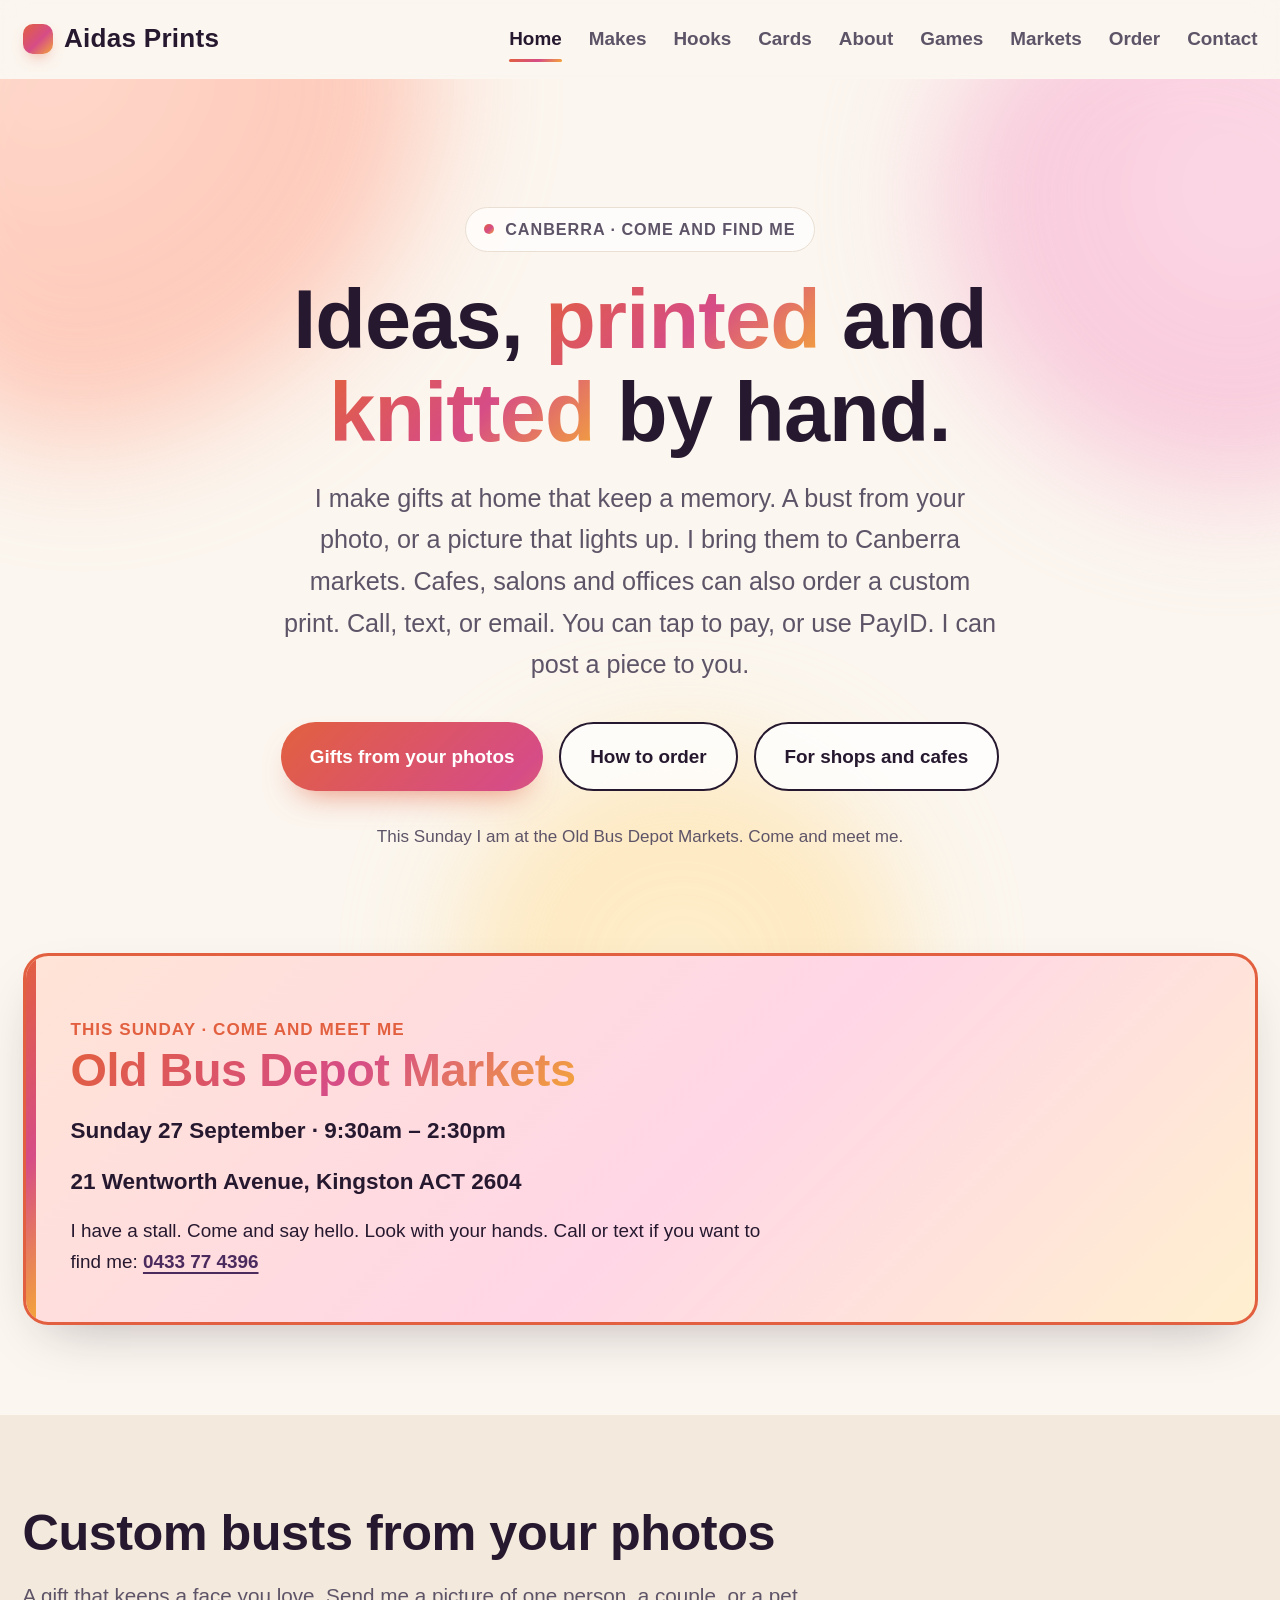
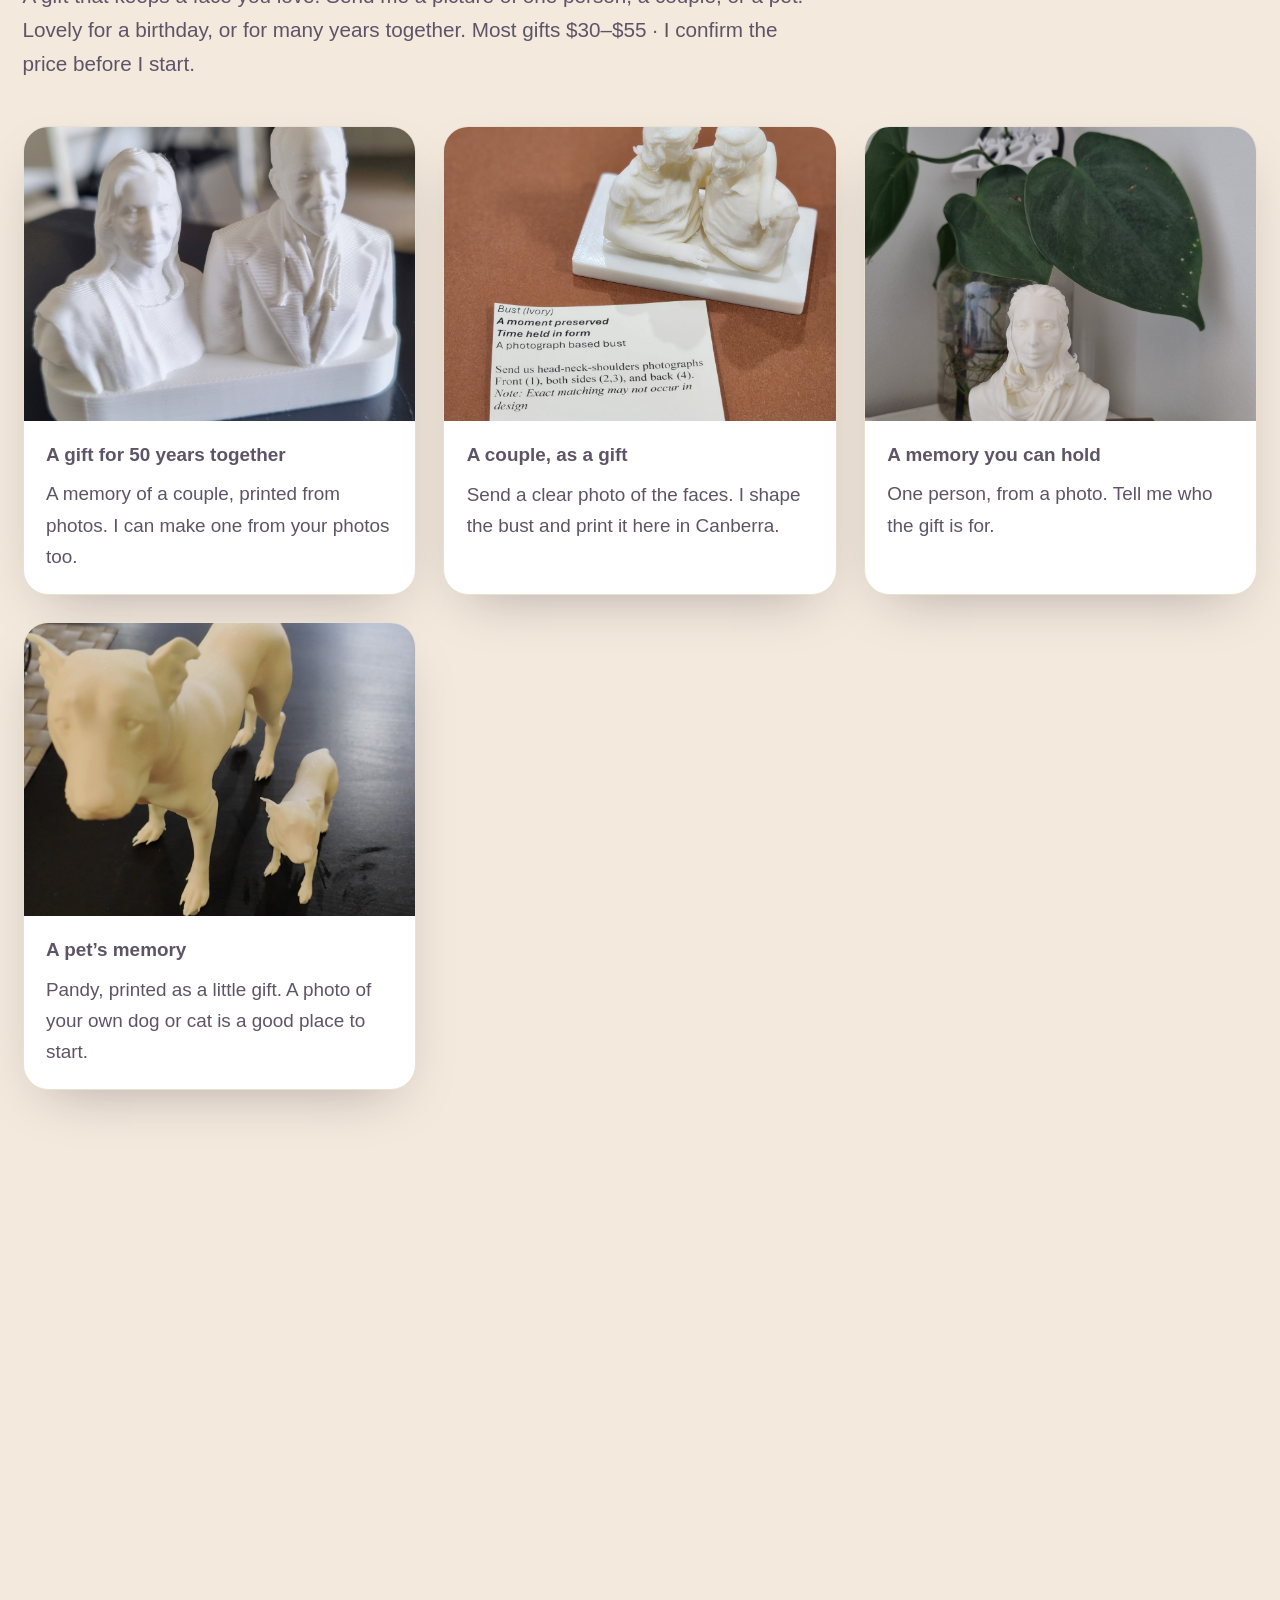
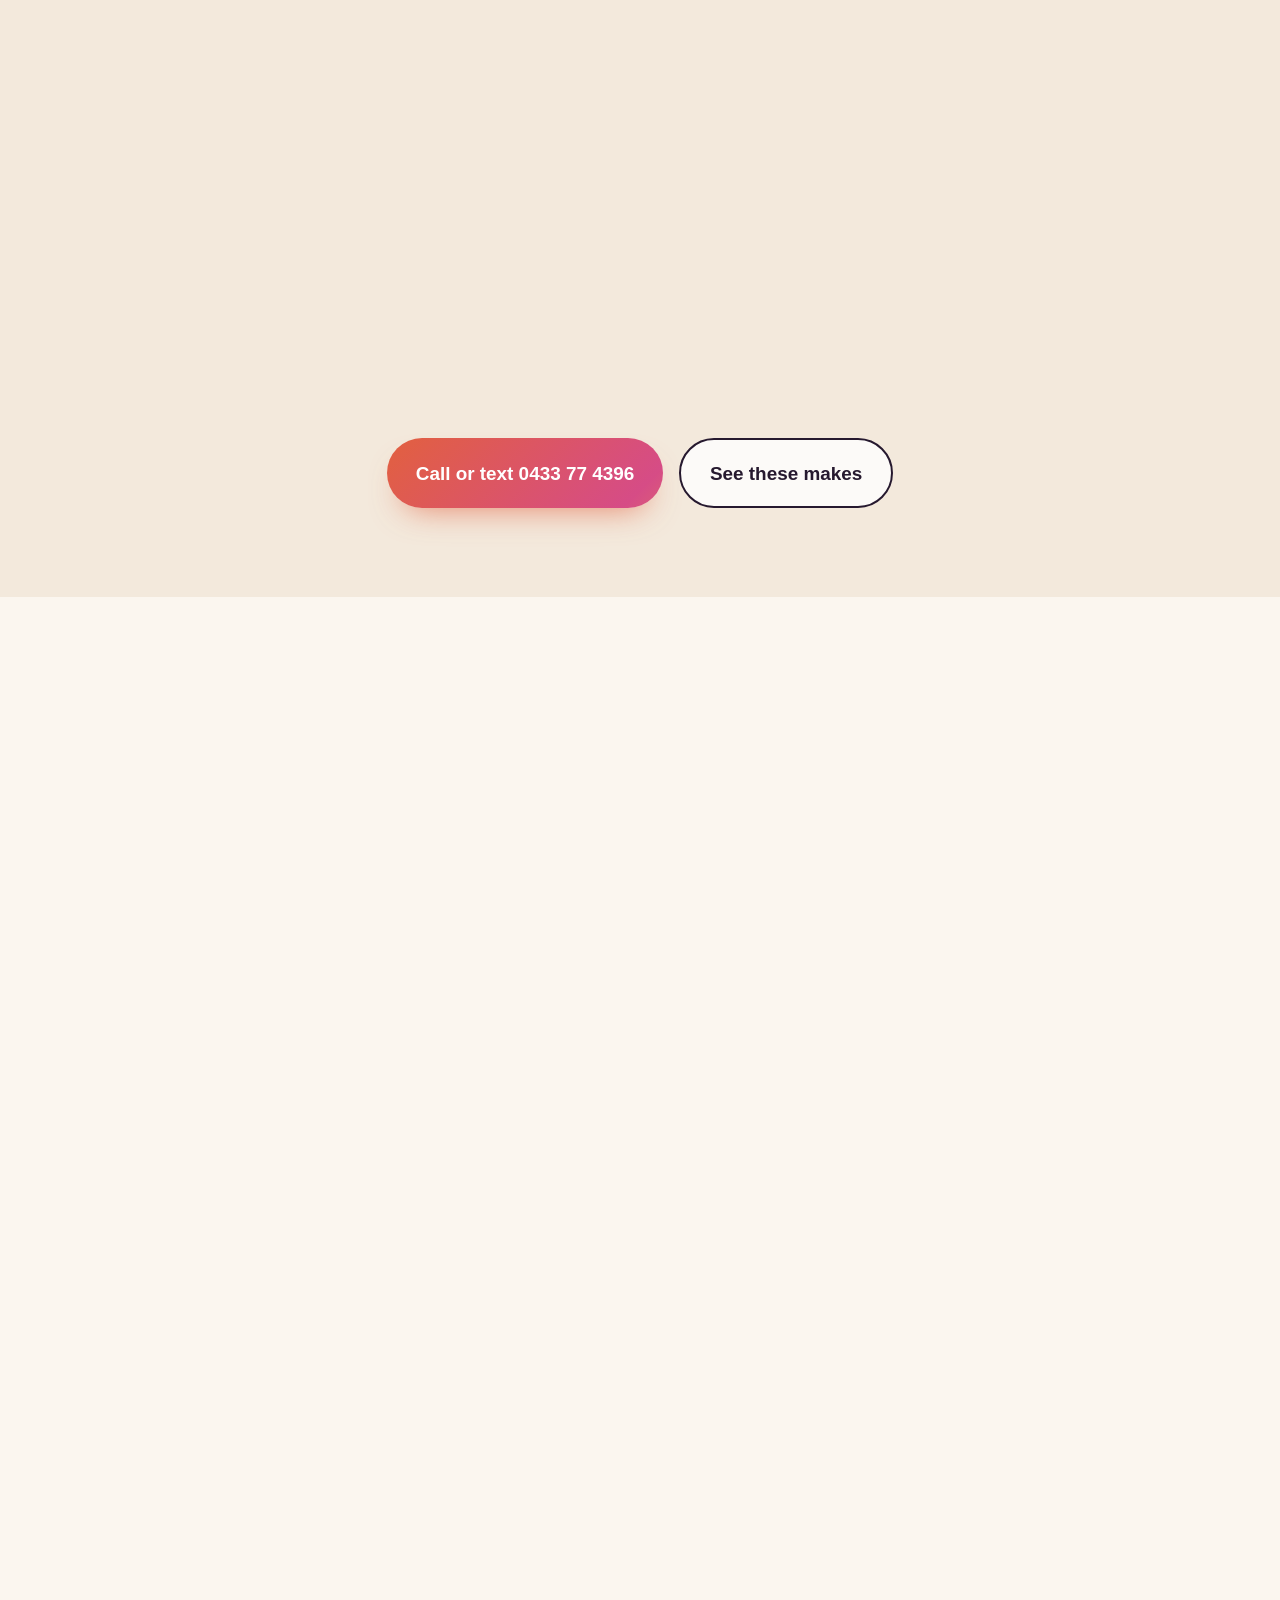
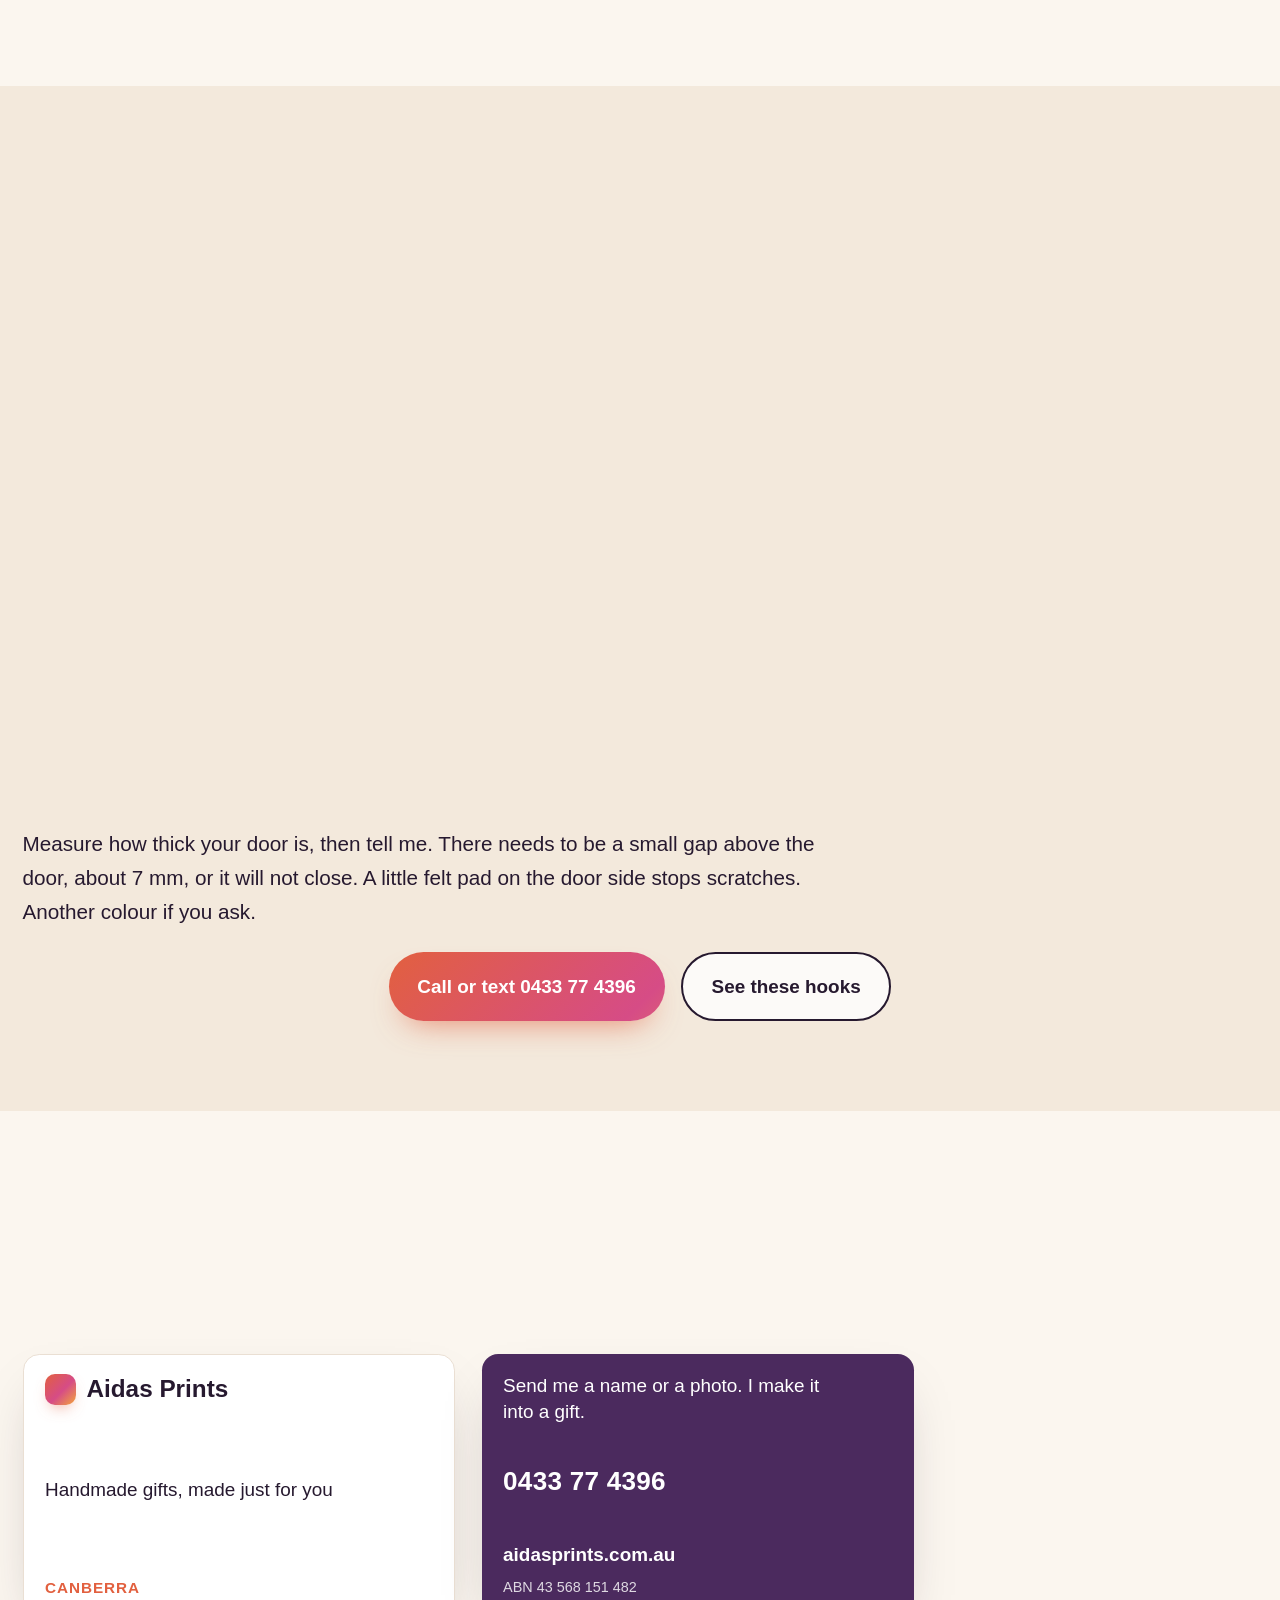
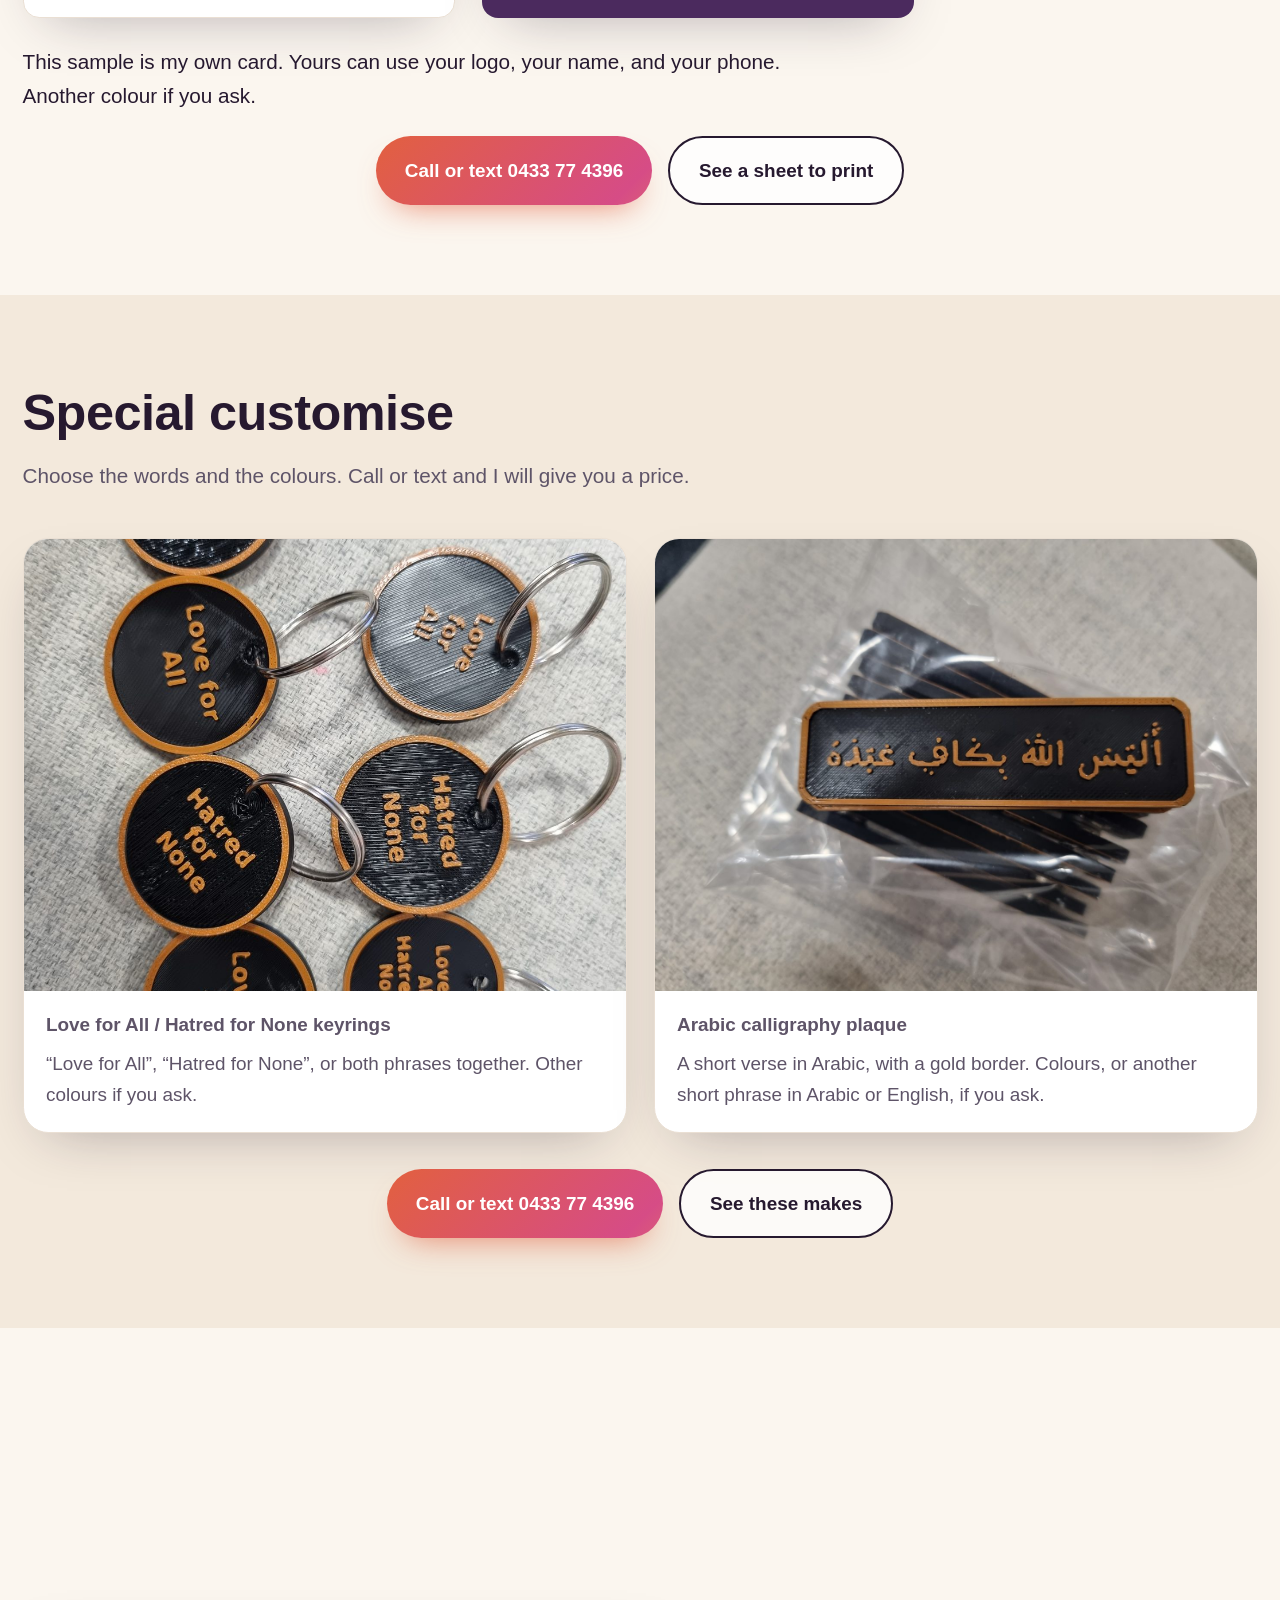
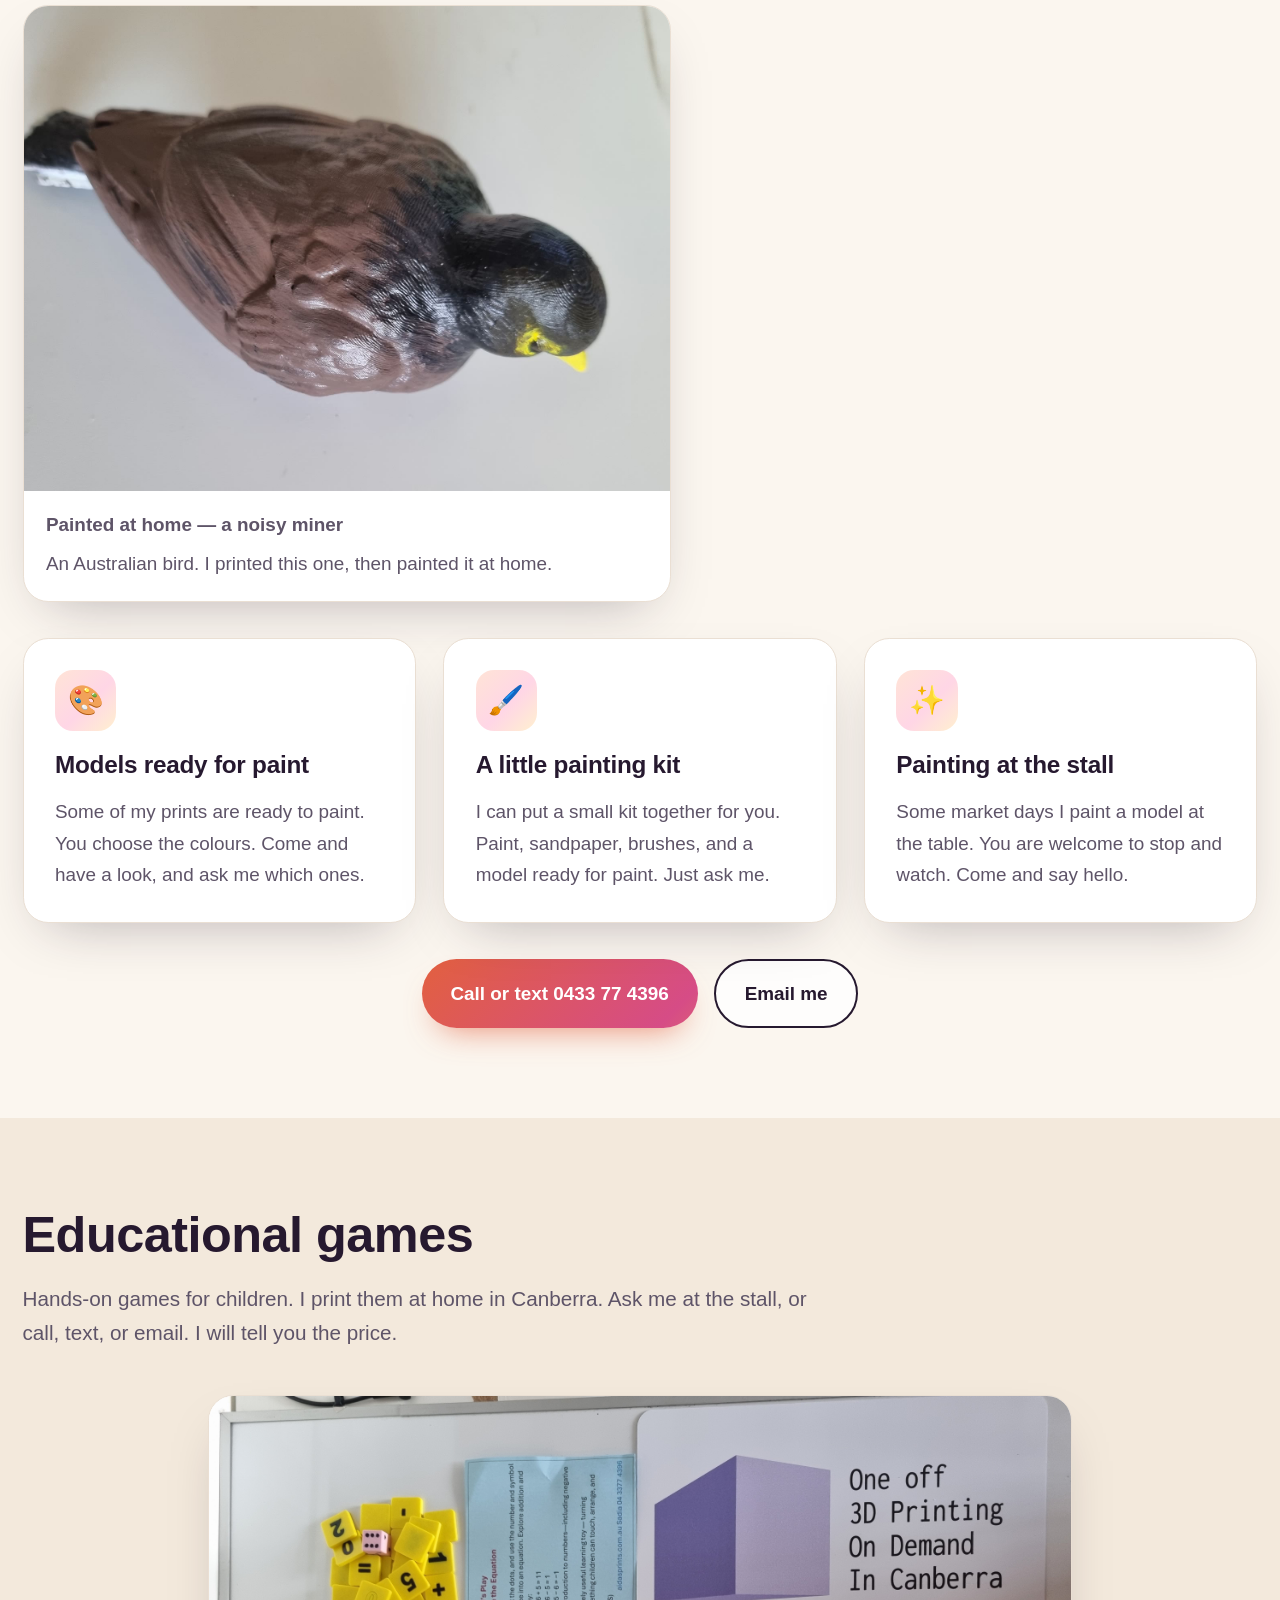
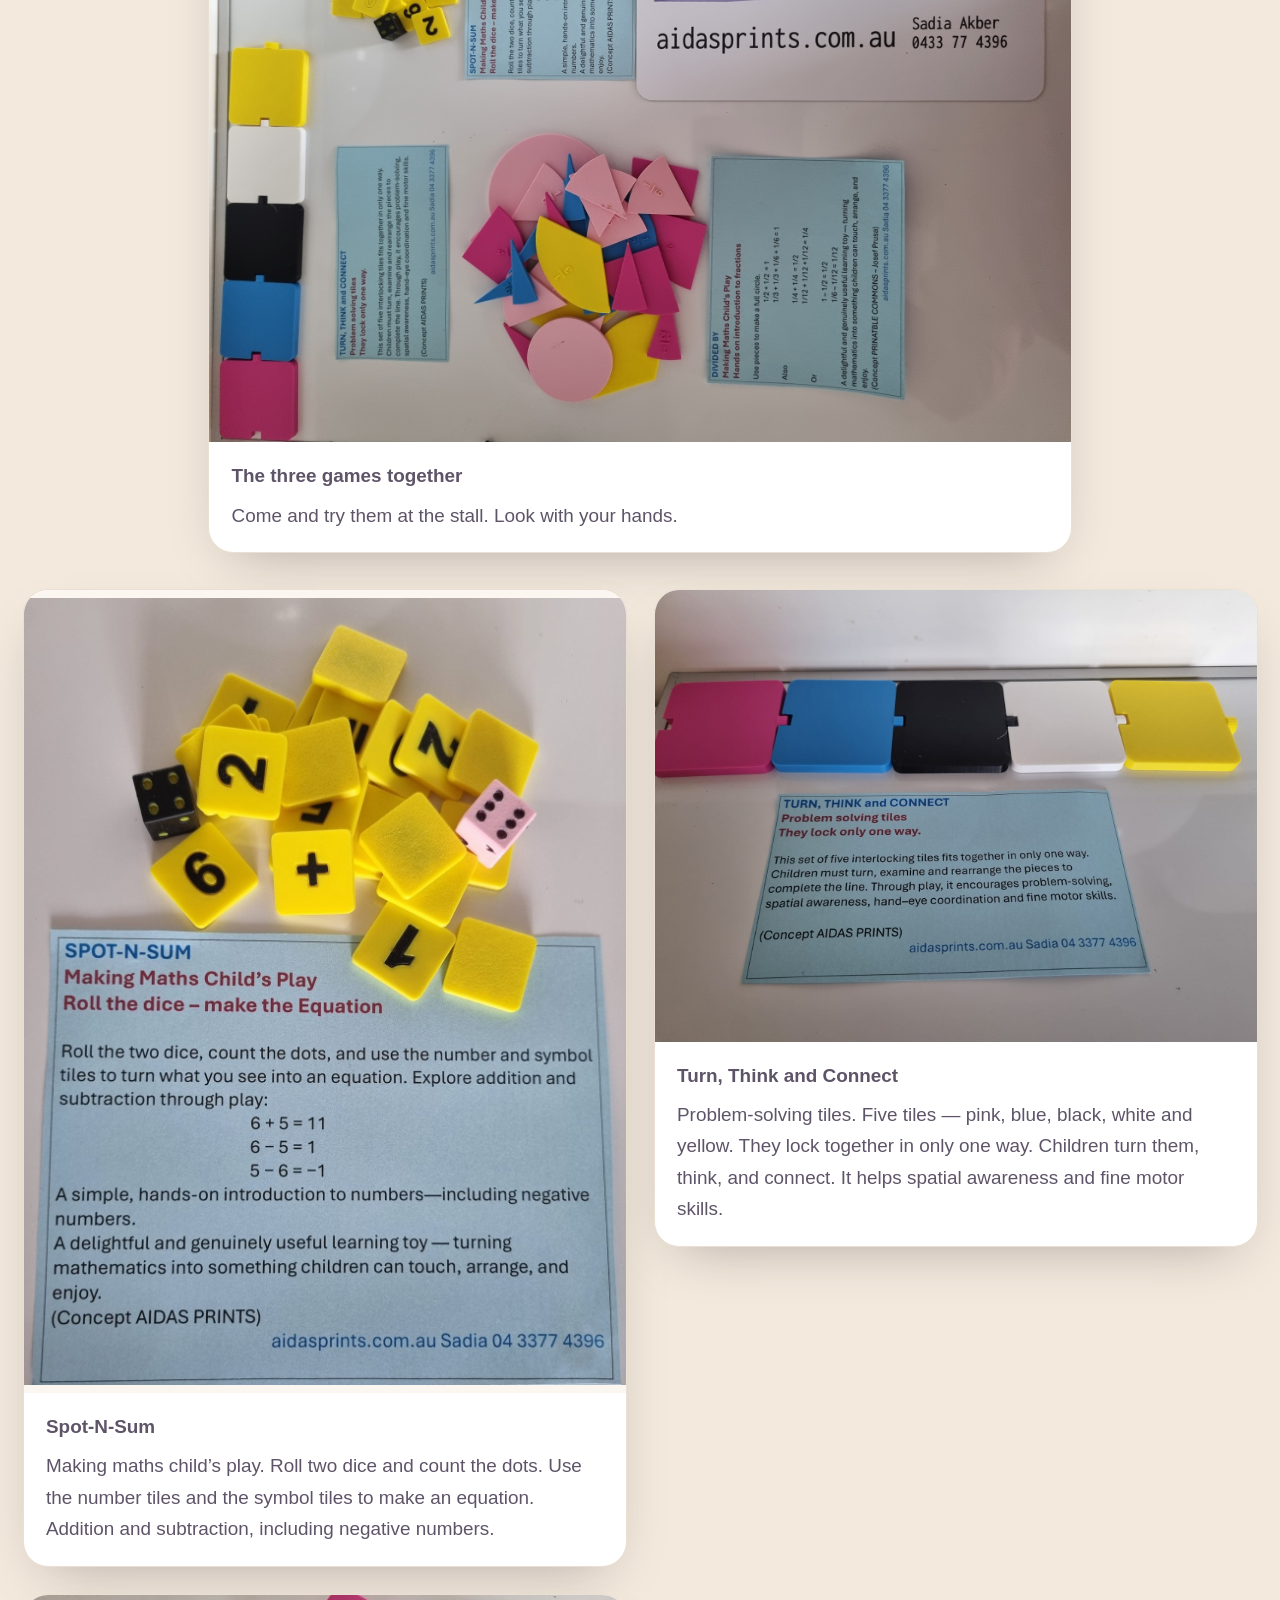
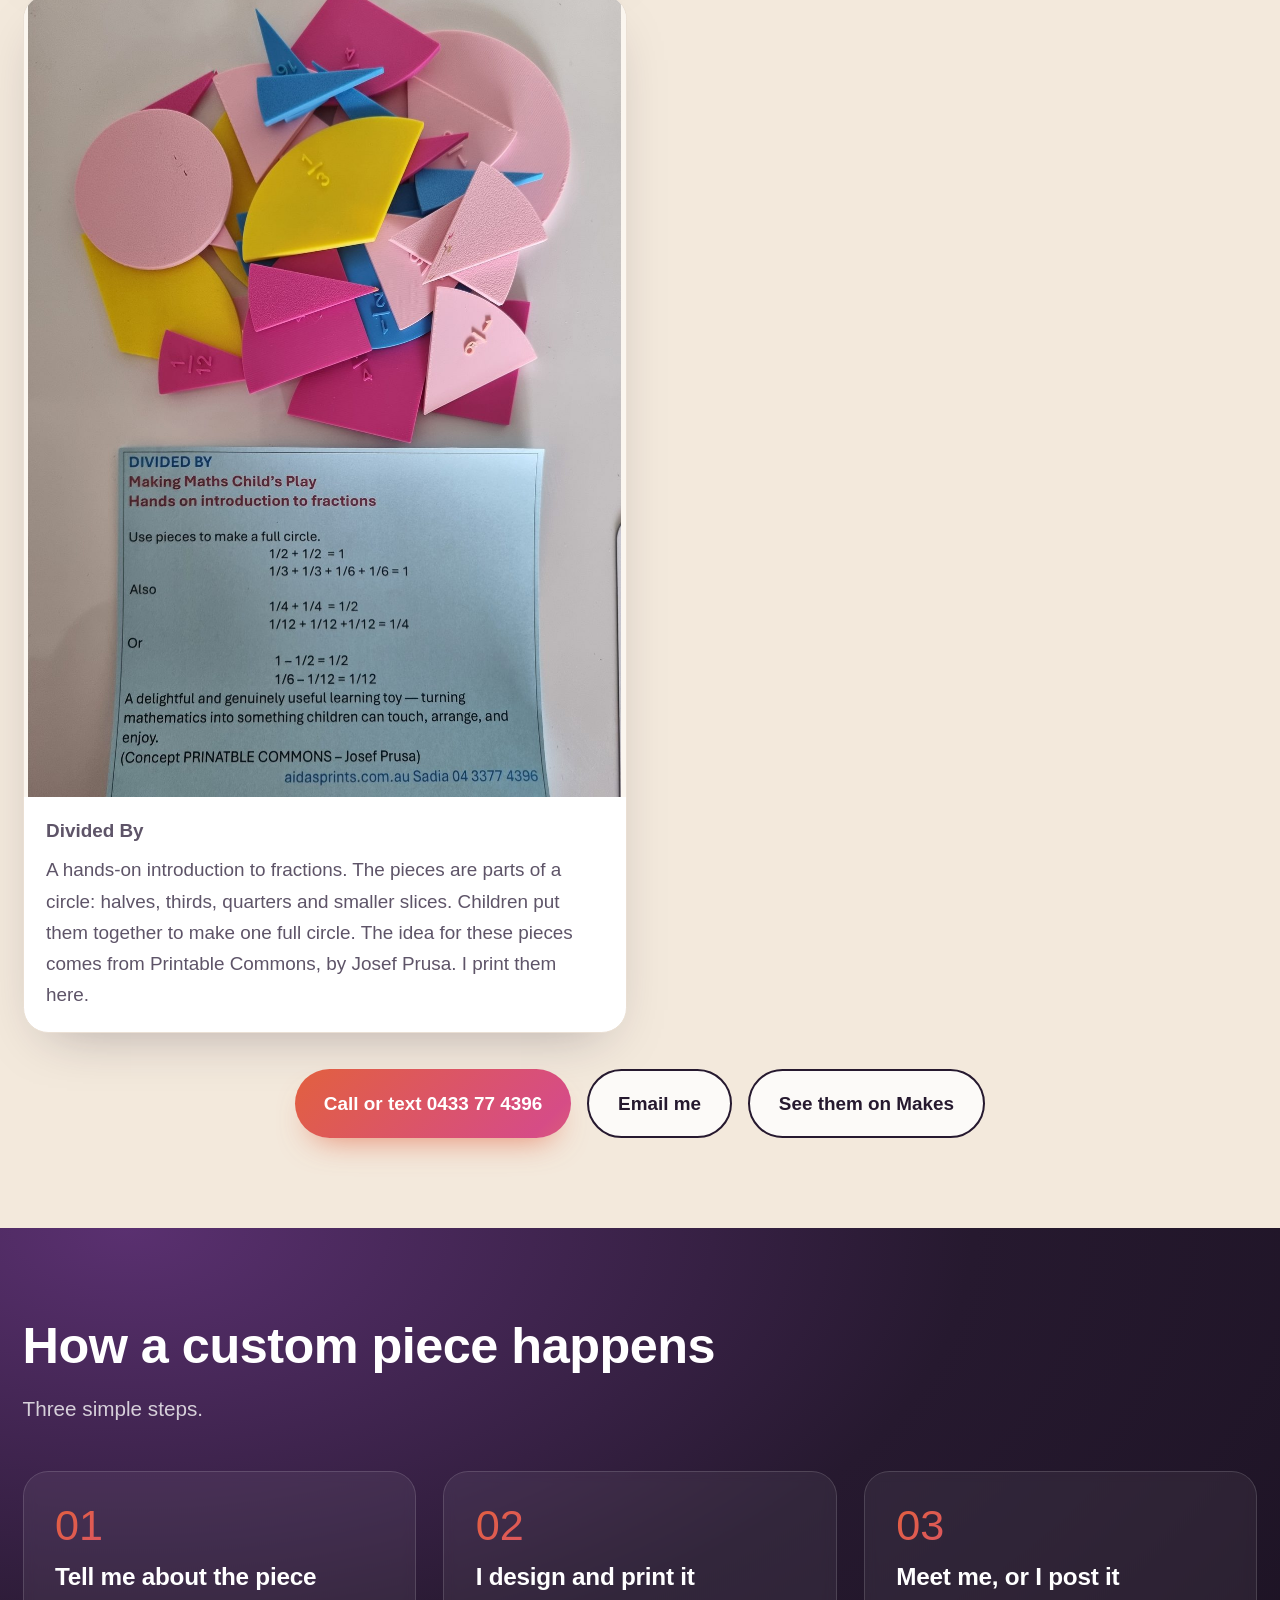
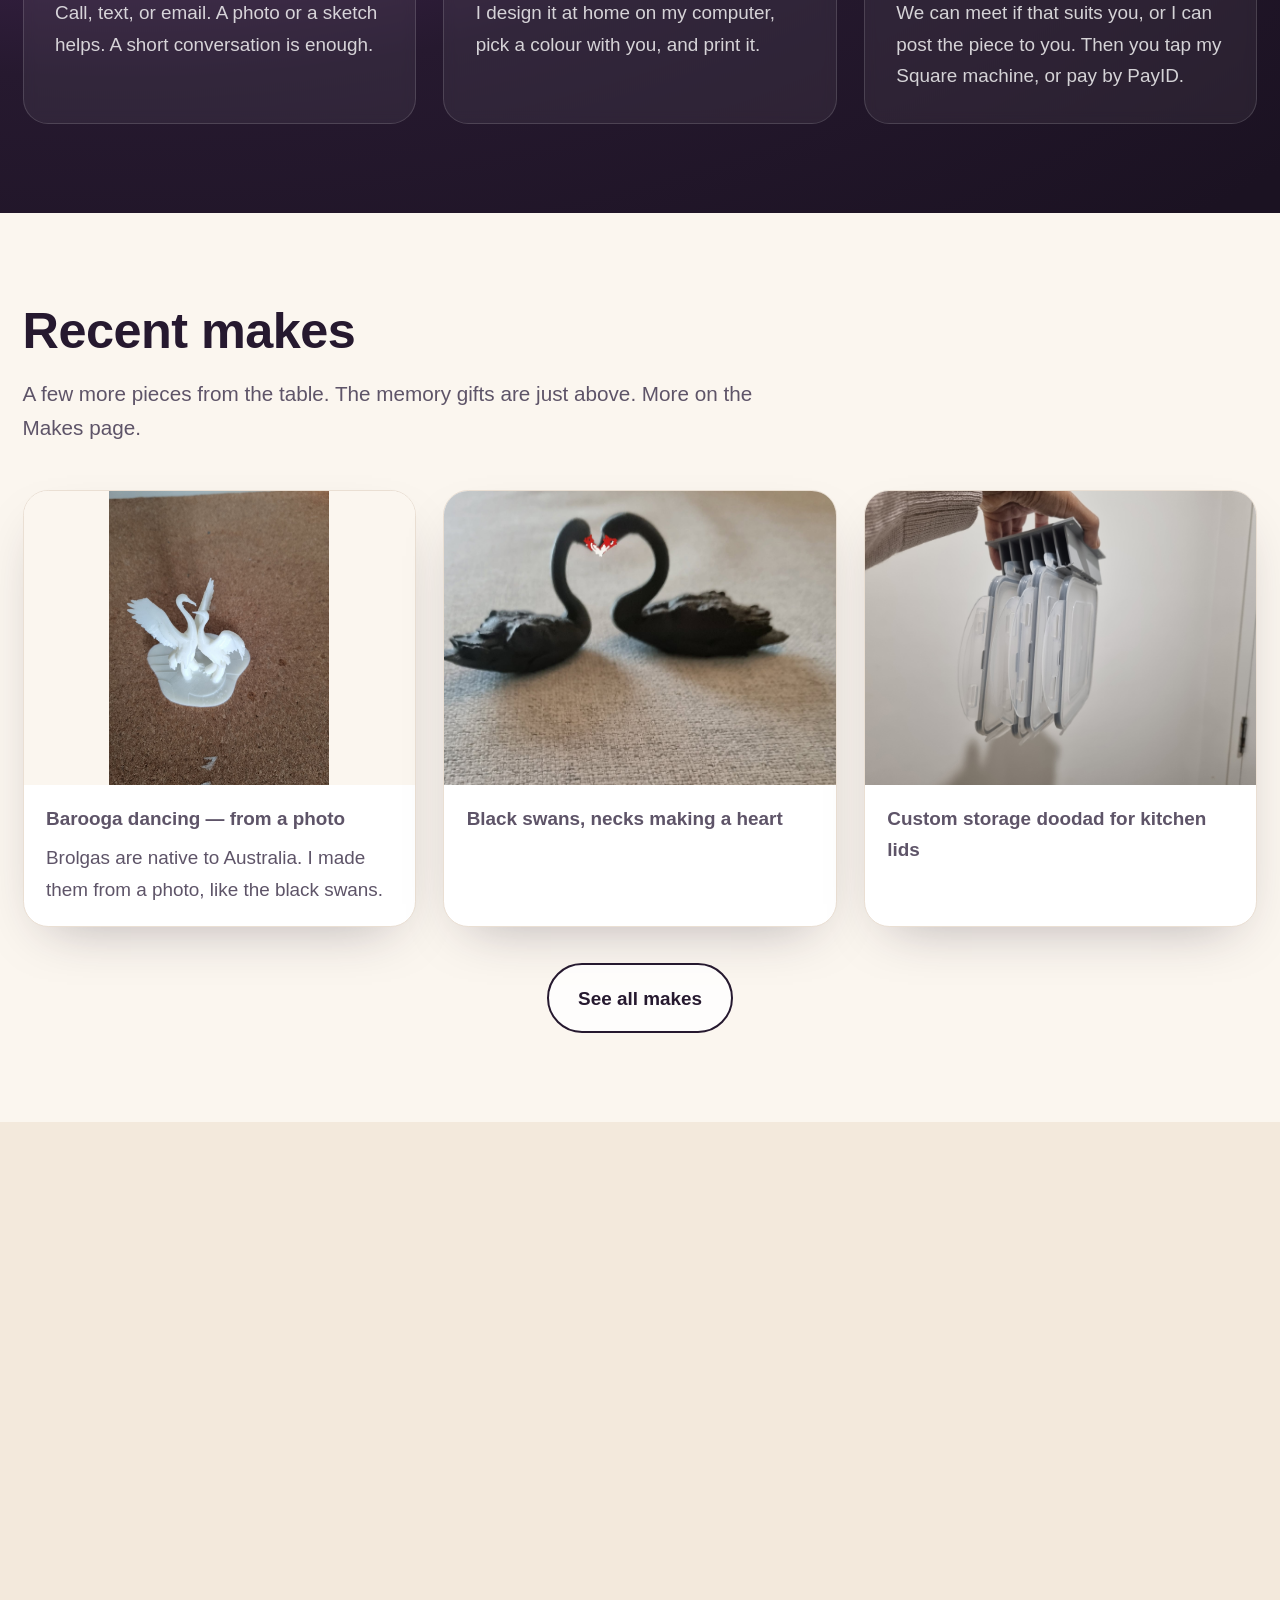
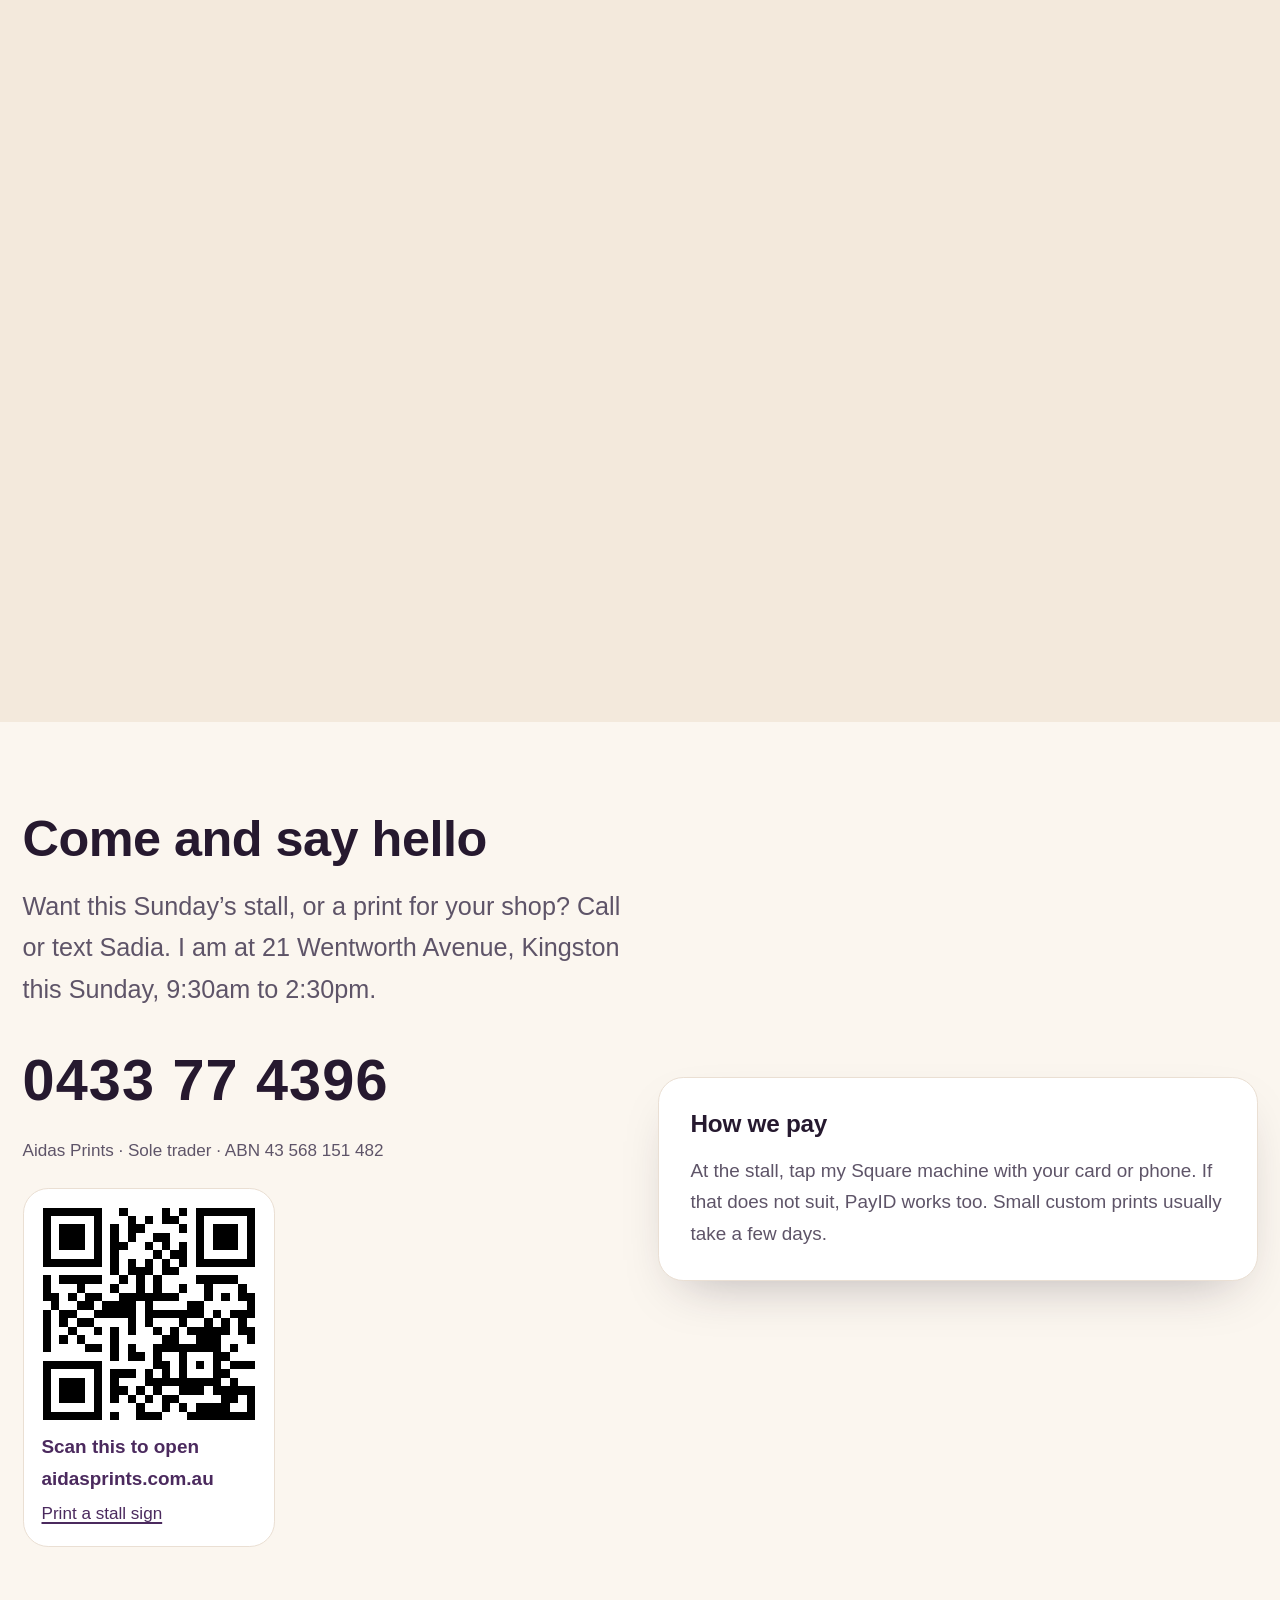
==== index.html @ 0cdb526d "Say gifts and practical pieces, not anything that could cause harm." ====
<!DOCTYPE html>
<html lang="en-AU">
  <head>
    <meta charset="utf-8" />
    <meta name="viewport" content="width=device-width, initial-scale=1" />
    <title>Aidas Prints — on-demand 3D printing and knit crafts in Canberra</title>
    <meta
      name="description"
      content="Aidas Prints is Sadia in Canberra: gift busts from your photos, lithophane pictures, door hooks, logo business cards, and hands-on learning games. Call or text 0433 77 4396."
    />
    <meta name="theme-color" content="#fbf6ef" />
    <link rel="stylesheet" href="styles.css" />
  </head>
  <body>
    <a class="skip" href="#main">Skip to content</a>

    <header class="site-header">
      <div class="wrap">
        <a class="logo" href="index.html">
          <span class="logo-mark" aria-hidden="true"></span>
          Aidas Prints
        </a>
        <nav aria-label="Main">
          <a href="index.html" aria-current="page">Home</a>
          <a href="makes.html">Makes</a>
          <a href="#hooks">Hooks</a>
          <a href="#cards">Cards</a>
          <a href="about.html">About</a>
          <a href="#games">Games</a>
          <a href="#markets">Markets</a>
          <a href="#order">Order</a>
          <a href="#contact">Contact</a>
        </nav>
      </div>
    </header>

    <main id="main">
      <!-- HERO: the big welcome at the top -->
      <section class="hero">
        <div class="blob blob-1" aria-hidden="true"></div>
        <div class="blob blob-2" aria-hidden="true"></div>
        <div class="blob blob-3" aria-hidden="true"></div>
        <div class="wrap">
          <p class="eyebrow">Canberra · Come and find me</p>
          <h1>
            Ideas, <span class="gradient-text">printed</span> and
            <span class="gradient-text">knitted</span> by hand.
          </h1>
          <p class="lead">
            I make gifts at home that keep a memory. A bust from your photo,
            or a picture that lights up. I bring them to Canberra markets.
            Cafes, salons and offices can also order a custom print. Call,
            text, or email. You can tap to pay, or use PayID. I can post a
            piece to you.
          </p>
          <p class="actions">
            <a class="button" href="#from-photos">Gifts from your photos</a>
            <a class="button button-quiet" href="#order">How to order</a>
            <a class="button button-quiet" href="#make">For shops and cafes</a>
          </p>
          <p class="hero-note">
            This Sunday I am at the Old Bus Depot Markets. Come and meet me.
          </p>
        </div>
      </section>

      <section id="markets">
        <div class="wrap">
          <article class="market-highlight reveal">
            <p class="market-kicker">This Sunday · come and meet me</p>
            <h2><span class="gradient-text">Old Bus Depot Markets</span></h2>
            <p class="market-when">Sunday 27 September · 9:30am – 2:30pm</p>
            <p class="market-where">
              21 Wentworth Avenue, Kingston ACT 2604
            </p>
            <p>
              I have a stall. Come and say hello. Look with your hands. Call or
              text if you want to find me:
              <a href="tel:+61433774396">0433 77 4396</a>
            </p>
          </article>
        </div>
      </section>

      <!-- FROM YOUR PHOTOS: busts and lithophane frames -->
      <section id="from-photos" class="band">
        <div class="wrap">
          <div class="section-head reveal">
            <h2>Custom busts from your photos</h2>
            <p>
              A gift that keeps a face you love. Send me a picture of one
              person, a couple, or a pet. Lovely for a birthday, or for many
              years together. Most gifts $30–$55 · I confirm the price
              before I start.
            </p>
          </div>
          <div class="gallery">
            <figure class="reveal">
              <a href="makes.html#companion-bust">
                <img src="photos/50-years-companion-bust.jpg" alt="A white 3D printed bust of a smiling woman and man together, on a round base, made for fifty years of companionship" />
                <figcaption>
                  A gift for 50 years together
                  <p>
                    A memory of a couple, printed from photos. I can make
                    one from your photos too.
                  </p>
                </figcaption>
              </a>
            </figure>
            <figure class="reveal">
              <a href="makes.html#photo-bust-couple">
                <img src="photos/photo-bust-couple.jpg" alt="A small cream 3D printed bust of a smiling couple, next to an Aidas Prints card" />
                <figcaption>
                  A couple, as a gift
                  <p>
                    Send a clear photo of the faces. I shape the bust and
                    print it here in Canberra.
                  </p>
                </figcaption>
              </a>
            </figure>
            <figure class="reveal">
              <a href="makes.html#bust-with-plant">
                <img src="photos/bust-with-plant.jpg" alt="A white 3D printed bust of a woman with short hair, in front of a leafy plant" />
                <figcaption>
                  A memory you can hold
                  <p>
                    One person, from a photo. Tell me who the gift is for.
                  </p>
                </figcaption>
              </a>
            </figure>
            <figure class="reveal">
              <a href="makes.html#pandy">
                <img src="photos/pandy.jpg" alt="A cream 3D printed figure of a dog standing beside a smaller dog, a keepsake of Pandy" />
                <figcaption>
                  A pet’s memory
                  <p>
                    Pandy, printed as a little gift. A photo of your own dog
                    or cat is a good place to start.
                  </p>
                </figcaption>
              </a>
            </figure>
          </div>

          <div class="section-head reveal" style="margin-top: 3.5rem">
            <h2>Lithophane gifts</h2>
            <p>
              A lithophane is a photo that lights up. Give a special memory
              in a picture that glows. Or a night light with a loved one’s
              photo. Most gifts $30–$55 · I confirm the price before I
              start.
            </p>
          </div>
          <div class="gallery" style="max-width: 36rem">
            <figure class="reveal">
              <a href="makes.html#lithophane">
                <img src="photos/lithophane-sunset.jpg" alt="A lithophane of a city sunset, glowing warm orange in a white frame, with a lamp shining behind it" />
                <figcaption>
                  A special memory, lit up
                  <p>
                    Your photo, glowing in a frame. A wedding, a holiday, a
                    place you love. It can also be a night light with their
                    picture.
                  </p>
                </figcaption>
              </a>
            </figure>
          </div>
          <p class="actions" style="margin-top: 2rem">
            <a class="button" href="tel:+61433774396">Call or text 0433 77 4396</a>
            <a class="button button-quiet" href="makes.html#busts">See these makes</a>
          </p>
        </div>
      </section>

      <!-- WHAT I MAKE -->
      <section id="make">
        <div class="wrap">
          <div class="section-head reveal">
            <h2>What I make</h2>
            <p>
              Gifts and practical pieces, made here in Canberra. I do not make
              toys, or anything that could cause harm.
            </p>
          </div>
          <div class="cards">
            <article class="card reveal">
              <div class="icon" aria-hidden="true">🖨️</div>
              <h3>Custom 3D prints</h3>
              <p>
                A gift bust from your photo, or a night light with a loved
                one’s picture. Also a planter, a name tag, a keyring, a
                <a href="#hooks">door hook</a>, or a small gift.
                Tell me about the piece. I design gifts and practical items,
                then print them here.
              </p>
            </article>
            <article class="card reveal">
              <div class="icon" aria-hidden="true">🧶</div>
              <h3>Knit crafts</h3>
              <p>
                Hand-knitted pieces — warm, soft and made slowly. Beanies,
                scarves and small keepsakes, in colours you choose.
              </p>
            </article>
            <article class="card reveal">
              <div class="icon" aria-hidden="true">🎁</div>
              <h3>On my market table</h3>
              <p>
                Ready-made prints and knitting, laid out where you can pick them
                up. Some models are <a href="#paint">ready to paint</a>. Come
                and say hello. I like the chats as much as the making.
              </p>
            </article>
            <article class="card reveal">
              <div class="icon" aria-hidden="true">🎲</div>
              <h3>Educational games</h3>
              <p>
                Maths you can touch, and tiles that lock one way.
                <a href="#games">See the games</a>. Ask me at the stall.
              </p>
            </article>
            <article class="card reveal">
              <div class="icon" aria-hidden="true">🏪</div>
              <h3>For shops and cafes</h3>
              <p>
                Need a holder, a name plate, a key tag, a
                <a href="#hooks">door hook</a>, or a
                <a href="#cards">card with your logo</a>? Call or text. I
                give you a price, then I print it here in Canberra.
              </p>
            </article>
          </div>
        </div>
      </section>

      <!-- DOOR HOOKS -->
      <section id="hooks" class="band">
        <div class="wrap">
          <div class="section-head reveal">
            <h2>Door hooks</h2>
            <p>
              A hook that sits over the top of a door. A finger grip makes
              the door easy to pull. Under that, a hook for a towel. I make
              three sizes, so I can match your door.
            </p>
          </div>
          <div class="gallery" aria-label="Three sizes of over-door towel hook">
            <figure class="reveal">
              <a href="makes.html#hook-10mm">
                <img class="fit-contain" src="photos/door-hook-10mm.png" alt="A blue over-door hook for a thin door, with a finger grip and a towel hook" />
                <figcaption>
                  Thin door, about 10 mm
                  <p>For a slim door. Measure the edge, then tell me.</p>
                </figcaption>
              </a>
            </figure>
            <figure class="reveal">
              <a href="makes.html#hook-35mm">
                <img class="fit-contain" src="photos/door-hook-35mm.png" alt="A blue over-door hook for a door about 35 millimetres thick, with a finger grip and a towel hook" />
                <figcaption>
                  Medium door, about 35 mm
                  <p>The opening is a little wider, for a thicker door.</p>
                </figcaption>
              </a>
            </figure>
            <figure class="reveal">
              <a href="makes.html#hook-40mm">
                <img class="fit-contain" src="photos/door-hook-40mm.png" alt="A blue over-door hook for a door about 40 millimetres thick, with a wider opening, a finger grip and a towel hook" />
                <figcaption>
                  Thick door, about 40 mm
                  <p>The widest opening of the three.</p>
                </figcaption>
              </a>
            </figure>
          </div>
          <div class="prose" style="margin-top: 1.5rem">
            <p>
              Measure how thick your door is, then tell me. There needs to be
              a small gap above the door, about 7 mm, or it will not close. A
              little felt pad on the door side stops scratches. Another colour
              if you ask.
            </p>
          </div>
          <p class="actions">
            <a class="button" href="tel:+61433774396">Call or text 0433 77 4396</a>
            <a class="button button-quiet" href="makes.html#hooks">See these hooks</a>
          </p>
        </div>
      </section>

      <!-- LOGO BUSINESS CARDS -->
      <section id="cards">
        <div class="wrap">
          <div class="section-head reveal">
            <h2>Logo business cards</h2>
            <p>
              A small card with your logo and a few clear words. Handy for a
              shop, a stall, or a gift.
            </p>
          </div>
          <div class="card-pair" aria-label="A sample business card, front and back">
            <article class="biz-card biz-card-front reveal" aria-label="Front of the sample card">
              <div class="biz-brand">
                <span class="logo-mark" aria-hidden="true"></span>
                Aidas Prints
              </div>
              <p class="biz-tag">Handmade gifts, made just for you</p>
              <p class="biz-place">Canberra</p>
            </article>
            <article class="biz-card biz-card-back reveal" aria-label="Back of the sample card">
              <p class="biz-tag">Send me a name or a photo. I make it into a gift.</p>
              <a class="biz-phone" href="tel:+61433774396">0433 77 4396</a>
              <p>
                <span class="biz-web">aidasprints.com.au</span><br />
                <span class="biz-abn">ABN 43 568 151 482</span>
              </p>
            </article>
          </div>
          <div class="prose" style="margin-top: 1.5rem">
            <p>
              This sample is my own card. Yours can use your logo, your name,
              and your phone. Another colour if you ask.
            </p>
          </div>
          <p class="actions">
            <a class="button" href="tel:+61433774396">Call or text 0433 77 4396</a>
            <a class="button button-quiet" href="cards.html">See a sheet to print</a>
          </p>
        </div>
      </section>

      <!-- SPECIAL CUSTOMISE -->
      <section id="special" class="band">
        <div class="wrap">
          <div class="section-head reveal">
            <h2>Special customise</h2>
            <p>
              Choose the words and the colours. Call or text and I will give
              you a price.
            </p>
          </div>
          <div class="gallery">
            <figure class="reveal">
              <a href="makes.html#love-hatred-keyrings">
                <img src="photos/love-hatred-keyrings.jpg" alt="Round black keyrings with an orange-gold rim and raised gold lettering. Some read Love for All, some read Hatred for None, and one shows both." />
                <figcaption>
                  Love for All / Hatred for None keyrings
                  <p>
                    “Love for All”, “Hatred for None”, or both phrases
                    together. Other colours if you ask.
                  </p>
                </figcaption>
              </a>
            </figure>
            <figure class="reveal">
              <a href="makes.html#arabic-calligraphy-plaque">
                <img src="photos/arabic-calligraphy-plaque.jpg" alt="A rectangular black plaque with a gold border and raised gold Arabic calligraphy, on a clear bag of more black plaques." />
                <figcaption>
                  Arabic calligraphy plaque
                  <p>
                    A short verse in Arabic, with a gold border. Colours, or
                    another short phrase in Arabic or English, if you ask.
                  </p>
                </figcaption>
              </a>
            </figure>
          </div>
          <p class="actions" style="margin-top: 2rem">
            <a class="button" href="tel:+61433774396">Call or text 0433 77 4396</a>
            <a class="button button-quiet" href="makes.html#special">See these makes</a>
          </p>
        </div>
      </section>

      <!-- READY TO PAINT -->
      <section id="paint">
        <div class="wrap">
          <div class="section-head reveal">
            <h2>Ready to paint</h2>
            <p>
              Some models are left plain, so you can paint them. Ask me at
              the stall. I like showing people how.
            </p>
          </div>
          <div class="gallery" style="max-width: 36rem; margin-bottom: 2rem" aria-label="A model painted at home">
            <figure class="reveal">
              <img src="photos/painted-noisy-miner.jpg" alt="A hand-painted 3D printed noisy miner, an Australian bird, with a grey-brown body, a black head, and a yellow beak" />
              <figcaption>
                Painted at home — a noisy miner
                <p>
                  An Australian bird. I printed this one, then painted it at home.
                </p>
              </figcaption>
            </figure>
          </div>
          <div class="cards">
            <article class="card reveal">
              <div class="icon" aria-hidden="true">🎨</div>
              <h3>Models ready for paint</h3>
              <p>
                Some of my prints are ready to paint. You choose the colours.
                Come and have a look, and ask me which ones.
              </p>
            </article>
            <article class="card reveal">
              <div class="icon" aria-hidden="true">🖌️</div>
              <h3>A little painting kit</h3>
              <p>
                I can put a small kit together for you. Paint, sandpaper,
                brushes, and a model ready for paint. Just ask me.
              </p>
            </article>
            <article class="card reveal">
              <div class="icon" aria-hidden="true">✨</div>
              <h3>Painting at the stall</h3>
              <p>
                Some market days I paint a model at the table. You are
                welcome to stop and watch. Come and say hello.
              </p>
            </article>
          </div>
          <p class="actions" style="margin-top: 2rem">
            <a class="button" href="tel:+61433774396">Call or text 0433 77 4396</a>
            <a class="button button-quiet" href="mailto:sadia.akber@gmail.com">Email me</a>
          </p>
        </div>
      </section>

      <!-- EDUCATIONAL GAMES -->
      <section id="games" class="band">
        <div class="wrap">
          <div class="section-head reveal">
            <h2>Educational games</h2>
            <p>
              Hands-on games for children. I print them at home in Canberra.
              Ask me at the stall, or call, text, or email. I will tell you
              the price.
            </p>
          </div>
          <div class="gallery align-start" style="max-width: 48rem; margin: 0 auto 2rem" aria-label="The three games together">
            <figure class="reveal">
              <img class="fit-contain" src="photos/educational-games.jpg?v=sign-upright" alt="The three learning games on a white table, with the Aidas Prints sign the right way up: yellow number tiles and dice, five coloured interlocking tiles, and colourful fraction pieces" />
              <figcaption>
                The three games together
                <p>Come and try them at the stall. Look with your hands.</p>
              </figcaption>
            </figure>
          </div>
          <div class="gallery align-start games-grid" aria-label="Educational games">
            <figure class="reveal" id="spot-n-sum">
              <img class="fit-contain frame-tall" src="photos/spot-n-sum.jpg" alt="Soft yellow number and symbol tiles, with a black die and a pink die, above a Spot-N-Sum card" />
              <figcaption>
                Spot-N-Sum
                <p>
                  Making maths child’s play. Roll two dice and count the
                  dots. Use the number tiles and the symbol tiles to make
                  an equation. Addition and subtraction, including negative
                  numbers.
                </p>
              </figcaption>
            </figure>
            <figure class="reveal" id="turn-think-connect">
              <img class="fit-contain" src="photos/turn-think-connect.jpg" alt="Five interlocking tiles in a row — pink, blue, black, white and yellow — above a Turn, Think and Connect card" />
              <figcaption>
                Turn, Think and Connect
                <p>
                  Problem-solving tiles. Five tiles — pink, blue, black,
                  white and yellow. They lock together in only one way.
                  Children turn them, think, and connect. It helps spatial
                  awareness and fine motor skills.
                </p>
              </figcaption>
            </figure>
            <figure class="reveal" id="divided-by">
              <img class="fit-contain frame-tall" src="photos/divided-by.jpg" alt="Colourful fraction pieces in pink, yellow and blue, above a Divided By card" />
              <figcaption>
                Divided By
                <p>
                  A hands-on introduction to fractions. The pieces are
                  parts of a circle: halves, thirds, quarters and smaller
                  slices. Children put them together to make one full
                  circle. The idea for these pieces comes from Printable
                  Commons, by Josef Prusa. I print them here.
                </p>
              </figcaption>
            </figure>
          </div>
          <p class="actions" style="margin-top: 2rem">
            <a class="button" href="tel:+61433774396">Call or text 0433 77 4396</a>
            <a class="button button-quiet" href="mailto:sadia.akber@gmail.com">Email me</a>
            <a class="button button-quiet" href="makes.html#games">See them on Makes</a>
          </p>
        </div>
      </section>

      <!-- HOW IT WORKS -->
      <section id="how" class="band-dark">
        <div class="wrap">
          <div class="section-head reveal">
            <h2>How a custom piece happens</h2>
            <p>Three simple steps.</p>
          </div>
          <ol class="steps">
            <li class="reveal">
              <h3>Tell me about the piece</h3>
              <p>
                Call, text, or email. A photo or a sketch helps. A short
                conversation is enough.
              </p>
            </li>
            <li class="reveal">
              <h3>I design and print it</h3>
              <p>
                I design it at home on my computer, pick a colour with you, and
                print it.
              </p>
            </li>
            <li class="reveal">
              <h3>Meet me, or I post it</h3>
              <p>
                We can meet if that suits you, or I can post the piece to you.
                Then you tap my Square machine, or pay by PayID.
              </p>
            </li>
          </ol>
        </div>
      </section>

      <!-- RECENT MAKES -->
      <section id="recent">
        <div class="wrap">
          <div class="section-head reveal">
            <h2>Recent makes</h2>
            <p>
              A few more pieces from the table. The memory gifts are just
              above. More on the Makes page.
            </p>
          </div>
          <div class="gallery">
            <!-- To show a photo here, copy this and change the file name and words:
            <figure class="reveal">
              <img src="photos/your-photo.jpg" alt="Say what is in the picture" />
              <figcaption>Short caption</figcaption>
            </figure>
            -->
            <figure class="reveal">
              <img class="fit-contain" src="photos/barooga-dancing.jpg" alt="Two white 3D printed brolgas standing upright on a translucent base, wings spread, heads and faces fully visible, on a brown textured background" />
              <figcaption>
                Barooga dancing — from a photo
                <p>
                  Brolgas are native to Australia. I made them from a photo,
                  like the black swans.
                </p>
              </figcaption>
            </figure>
            <figure class="reveal">
              <img src="photos/black-swans.jpg" alt="Two black 3D printed swans facing each other, their necks making a heart shape" />
              <figcaption>Black swans, necks making a heart</figcaption>
            </figure>
            <figure class="reveal">
              <img src="photos/kitchen-lid-holder.jpg" alt="A grey 3D printed storage doodad, held up, with three clear kitchen container lids hanging from it" />
              <figcaption>Custom storage doodad for kitchen lids</figcaption>
            </figure>
          </div>
          <p class="actions" style="margin-top: 2rem">
            <a class="button button-quiet" href="makes.html">See all makes</a>
          </p>
        </div>
      </section>

      <!-- HOW TO ORDER -->
      <section id="order" class="band">
        <div class="wrap">
          <div class="section-head reveal">
            <h2>How to order</h2>
            <p>
              You can order at a market, or from home. Call, text, or email.
              We can meet if that suits you, or I can post the piece to you.
            </p>
          </div>
          <div class="cards">
            <article class="card reveal">
              <div class="icon" aria-hidden="true">💰</div>
              <h3>A guide to prices</h3>
              <p>
                Most pieces are between $20 and $50. Special pieces are not
                much more than $60. For a custom piece, I give you a price
                before I start.
              </p>
            </article>
            <article class="card reveal">
              <div class="icon" aria-hidden="true">👋</div>
              <h3>Come to the stall</h3>
              <p>
                Find me at a Canberra market. Look with your hands. We talk.
                Then you tap my Square machine.
              </p>
            </article>
            <article class="card reveal">
              <div class="icon" aria-hidden="true">📱</div>
              <h3>Or call, text, or email</h3>
              <p>
                For a custom piece, or if you can’t make it to a market, call,
                text, or
                <a href="mailto:sadia.akber@gmail.com">Email me</a>. I give you
                a fair price before I start. We can meet to hand it over, or I
                can post it.
              </p>
              <p class="actions">
                <a class="button" href="mailto:sadia.akber@gmail.com">Email me</a>
                <a class="button button-quiet" href="tel:+61433774396">Call or text 0433 77 4396</a>
              </p>
            </article>
            <article class="card reveal">
              <div class="icon" aria-hidden="true">💳</div>
              <h3>PayID if you need it</h3>
              <p>
                Handy when we cannot tap on the day. I will give you the PayID
                details when we speak. Nothing to click on this site.
              </p>
            </article>
          </div>
        </div>
      </section>

      <!-- CONTACT -->
      <section id="contact">
        <div class="wrap contact">
          <div class="reveal">
            <h2>Come and say hello</h2>
            <p class="lead" style="margin: 0 0 1rem">
              Want this Sunday’s stall, or a print for your shop? Call or text
              Sadia. I am at 21 Wentworth Avenue, Kingston this Sunday, 9:30am
              to 2:30pm.
            </p>
            <a class="phone" href="tel:+61433774396">0433 77 4396</a>
            <p class="fineprint">Aidas Prints · Sole trader · ABN 43 568 151 482</p>
            <figure class="qr-sign">
              <img
                src="photos/aidasprints-qr.png"
                alt="A square code you can scan to open aidasprints.com.au"
                width="800"
                height="800"
              />
              <figcaption>Scan this to open aidasprints.com.au</figcaption>
              <p class="fineprint"><a href="sign.html">Print a stall sign</a></p>
            </figure>
          </div>
          <div class="card reveal">
            <h3>How we pay</h3>
            <p>
              At the stall, tap my Square machine with your card or phone. If
              that does not suit, PayID works too. Small custom prints usually
              take a few days.
            </p>
          </div>
        </div>
      </section>
    </main>

    <footer class="site-footer">
      <div class="wrap">
        <p>© <span id="year"></span> Aidas Prints · Canberra</p>
        <p><a href="tel:+61433774396">0433 77 4396</a> · ABN 43 568 151 482</p>
      </div>
    </footer>

    <script src="script.js"></script>
  </body>
</html>
---- styles.css ----
/* Aidas Prints — styles
   Plain CSS. Colours live in the :root block below.
   Big type, high contrast, gentle motion. */

:root {
  --bg: #fbf6ef;
  --bg-deep: #f3e9dc;
  --paper: #ffffff;
  --ink: #26192f;
  --muted: #5e5468;
  --line: #eadfd3;

  --coral: #e2603f;
  --rose: #d64c86;
  --amber: #f4a63a;
  --teal: #1d7a78;
  --plum: #4b2a5e;

  --gradient: linear-gradient(135deg, var(--coral) 0%, var(--rose) 55%, var(--amber) 100%);
  --gradient-soft: linear-gradient(135deg, #ffe4d6 0%, #ffd6e6 55%, #fff0cf 100%);

  --radius: 1.4rem;
  --shadow: 0 1.2rem 3rem -1.4rem rgba(38, 25, 47, 0.35);
  --max: 72rem;

  --serif: Helvetica, "Helvetica Neue", Arial, sans-serif;
  --sans: Helvetica, "Helvetica Neue", Arial, sans-serif;
}

*,
*::before,
*::after {
  box-sizing: border-box;
}

html {
  font-size: 112.5%;
  scroll-behavior: smooth;
  scroll-padding-top: 5.5rem;
  -webkit-text-size-adjust: 100%;
}

body {
  margin: 0;
  font-family: var(--sans);
  font-size: 1.05rem;
  line-height: 1.65;
  color: var(--ink);
  background: var(--bg);
  overflow-x: hidden;
}

img {
  max-width: 100%;
  display: block;
}

a {
  color: var(--plum);
  text-decoration-thickness: 2px;
  text-underline-offset: 0.2em;
}

a:hover {
  color: var(--coral);
}

:focus-visible {
  outline: 3px solid var(--teal);
  outline-offset: 4px;
  border-radius: 0.25rem;
}

.skip {
  position: absolute;
  left: -999px;
  top: 0.5rem;
  background: var(--ink);
  color: #fff;
  padding: 0.6rem 1rem;
  border-radius: 0.5rem;
  z-index: 100;
}

.skip:focus {
  left: 0.5rem;
}

.wrap {
  width: min(100% - 2.5rem, var(--max));
  margin-inline: auto;
}

/* ---------- Header ---------- */

.site-header {
  position: sticky;
  top: 0;
  z-index: 50;
  background: rgba(251, 246, 239, 0.82);
  backdrop-filter: blur(14px);
  -webkit-backdrop-filter: blur(14px);
  border-bottom: 1px solid transparent;
  transition: border-color 0.3s ease, box-shadow 0.3s ease;
}

.site-header.is-scrolled {
  border-color: var(--line);
  box-shadow: 0 0.5rem 1.5rem -1rem rgba(38, 25, 47, 0.25);
}

.site-header .wrap {
  display: flex;
  flex-wrap: wrap;
  align-items: center;
  justify-content: space-between;
  gap: 0.75rem 1.5rem;
  padding: 0.9rem 0;
}

.logo {
  display: inline-flex;
  align-items: center;
  gap: 0.6rem;
  font-family: var(--serif);
  font-size: 1.45rem;
  font-weight: 700;
  letter-spacing: 0.01em;
  color: var(--ink);
  text-decoration: none;
}

.logo-mark {
  width: 1.7rem;
  height: 1.7rem;
  border-radius: 0.55rem;
  background: var(--gradient);
  box-shadow: 0 0.4rem 0.9rem -0.4rem rgba(226, 96, 63, 0.7);
  flex: none;
}

nav {
  display: flex;
  flex-wrap: wrap;
  gap: 0.25rem 1.5rem;
}

nav a {
  position: relative;
  padding: 0.4rem 0;
  color: var(--muted);
  text-decoration: none;
  font-weight: 600;
}

nav a::after {
  content: "";
  position: absolute;
  left: 0;
  right: 0;
  bottom: 0;
  height: 3px;
  border-radius: 3px;
  background: var(--gradient);
  transform: scaleX(0);
  transform-origin: left;
  transition: transform 0.3s ease;
}

nav a:hover,
nav a[aria-current="page"] {
  color: var(--ink);
}

nav a:hover::after,
nav a[aria-current="page"]::after {
  transform: scaleX(1);
}

/* ---------- Hero ---------- */

.hero {
  position: relative;
  isolation: isolate;
  padding: clamp(4rem, 10vw, 8rem) 0 clamp(3rem, 8vw, 6rem);
  overflow: hidden;
}

.hero .wrap {
  position: relative;
  z-index: 1;
  max-width: 48rem;
  text-align: center;
  margin-inline: auto;
}

.blob {
  position: absolute;
  z-index: -1;
  border-radius: 50%;
  filter: blur(60px);
  opacity: 0.75;
  pointer-events: none;
  animation: drift 18s ease-in-out infinite alternate;
}

.blob-1 {
  width: 34rem;
  height: 34rem;
  top: -12rem;
  left: -8rem;
  background: radial-gradient(circle at 30% 30%, #ffd1c2, #ffb7a4 60%, transparent 70%);
}

.blob-2 {
  width: 30rem;
  height: 30rem;
  top: -6rem;
  right: -10rem;
  background: radial-gradient(circle at 60% 40%, #ffd3e6, #f6b6d2 60%, transparent 70%);
  animation-delay: -6s;
  animation-duration: 22s;
}

.blob-3 {
  width: 26rem;
  height: 26rem;
  bottom: -14rem;
  left: 35%;
  background: radial-gradient(circle at 50% 50%, #fff1cf, #ffe0a3 60%, transparent 70%);
  animation-delay: -12s;
  animation-duration: 26s;
}

@keyframes drift {
  from {
    transform: translate3d(0, 0, 0) scale(1);
  }
  to {
    transform: translate3d(3rem, 2rem, 0) scale(1.08);
  }
}

.eyebrow {
  display: inline-flex;
  align-items: center;
  gap: 0.6rem;
  margin: 0 0 1.25rem;
  padding: 0.45rem 1rem;
  border-radius: 999px;
  background: rgba(255, 255, 255, 0.7);
  border: 1px solid var(--line);
  color: var(--muted);
  font-size: 0.9rem;
  font-weight: 600;
  letter-spacing: 0.06em;
  text-transform: uppercase;
}

.eyebrow::before {
  content: "";
  width: 0.55rem;
  height: 0.55rem;
  border-radius: 50%;
  background: var(--gradient);
}

h1,
h2,
h3 {
  font-family: var(--serif);
  line-height: 1.12;
  letter-spacing: -0.01em;
  margin: 0 0 1rem;
  text-wrap: balance;
}

h1 {
  font-size: clamp(2.6rem, 6.5vw, 4.6rem);
  font-weight: 700;
}

h2 {
  font-size: clamp(1.9rem, 4vw, 2.8rem);
}

h3 {
  font-size: 1.35rem;
}

.gradient-text {
  background: var(--gradient);
  -webkit-background-clip: text;
  background-clip: text;
  color: transparent;
}

.lead {
  font-size: clamp(1.15rem, 2vw, 1.4rem);
  color: var(--muted);
  max-width: 40rem;
  margin: 0 auto 2rem;
}

.actions {
  display: flex;
  flex-wrap: wrap;
  justify-content: center;
  gap: 0.9rem;
  margin: 0;
}

.button {
  display: inline-flex;
  align-items: center;
  gap: 0.5rem;
  font-family: var(--sans);
  font-size: 1.05rem;
  font-weight: 700;
  color: #fff;
  background: var(--gradient);
  background-size: 160% 160%;
  text-decoration: none;
  padding: 0.95rem 1.6rem;
  border-radius: 999px;
  box-shadow: 0 0.9rem 1.8rem -0.9rem rgba(226, 96, 63, 0.75);
  transition: transform 0.25s ease, box-shadow 0.25s ease, background-position 0.5s ease;
}

.button:hover {
  color: #fff;
  transform: translateY(-2px);
  background-position: 100% 50%;
  box-shadow: 0 1.2rem 2.2rem -0.9rem rgba(226, 96, 63, 0.85);
}

.button-quiet {
  background: rgba(255, 255, 255, 0.8);
  color: var(--ink);
  border: 2px solid var(--ink);
  box-shadow: none;
}

.button-quiet:hover {
  background: var(--ink);
  color: #fff;
  box-shadow: none;
}

.hero-note {
  margin: 1.75rem 0 0;
  color: var(--muted);
  font-size: 0.95rem;
}

/* ---------- Sections ---------- */

section {
  padding: clamp(3rem, 7vw, 5.5rem) 0;
}

.section-head {
  max-width: 44rem;
  margin-bottom: 2.5rem;
}

.section-head p {
  font-size: 1.15rem;
  color: var(--muted);
  margin: 0;
}

.band {
  background: var(--bg-deep);
}

#markets {
  padding-top: 0;
}

.market-highlight {
  position: relative;
  background: var(--gradient-soft);
  border: 3px solid var(--coral);
  border-radius: var(--radius);
  padding: clamp(1.5rem, 4vw, 2.5rem);
  box-shadow: var(--shadow);
  overflow: hidden;
}

.market-highlight::before {
  content: "";
  position: absolute;
  inset: 0 auto 0 0;
  width: 10px;
  background: var(--gradient);
}

.market-kicker {
  margin: 0 0 0.5rem;
  font-weight: 700;
  letter-spacing: 0.06em;
  text-transform: uppercase;
  font-size: 0.95rem;
  color: var(--coral);
}

.market-highlight h2 {
  margin: 0 0 0.6rem;
  font-size: clamp(1.8rem, 4vw, 2.6rem);
  line-height: 1.15;
}

.market-when,
.market-where {
  margin: 0 0 0.4rem;
  font-size: 1.25rem;
  font-weight: 700;
  color: var(--ink);
}

.market-highlight p {
  margin: 0.8rem 0 0;
  max-width: 40rem;
}

.market-highlight a {
  font-weight: 700;
}

.band-dark {
  background: radial-gradient(120% 140% at 10% 0%, #5a3070 0%, var(--ink) 55%, #1b1222 100%);
  color: #fff;
}

.band-dark h2,
.band-dark h3 {
  color: #fff;
}

.band-dark .section-head p,
.band-dark .muted {
  color: rgba(255, 255, 255, 0.78);
}

/* Cards */

.cards {
  display: grid;
  gap: 1.5rem;
  grid-template-columns: repeat(auto-fit, minmax(min(100%, 18rem), 1fr));
}

.card {
  position: relative;
  background: var(--paper);
  border: 1px solid var(--line);
  border-radius: var(--radius);
  padding: 1.75rem;
  box-shadow: var(--shadow);
  transition: transform 0.3s ease, box-shadow 0.3s ease;
  overflow: hidden;
}

.card::before {
  content: "";
  position: absolute;
  inset: 0 0 auto 0;
  height: 5px;
  background: var(--gradient);
  opacity: 0;
  transition: opacity 0.3s ease;
}

.card:hover {
  transform: translateY(-4px);
  box-shadow: 0 1.8rem 3.5rem -1.6rem rgba(38, 25, 47, 0.45);
}

.card:hover::before {
  opacity: 1;
}

.card p {
  margin: 0;
  color: var(--muted);
}

.card a {
  font-weight: 700;
}

.card .actions {
  justify-content: flex-start;
  margin-top: 1.25rem;
}

.icon {
  width: 3.4rem;
  height: 3.4rem;
  border-radius: 1rem;
  display: grid;
  place-items: center;
  font-size: 1.6rem;
  margin-bottom: 1.1rem;
  background: var(--gradient-soft);
}

/* Steps */

.steps {
  counter-reset: step;
  display: grid;
  gap: 1.5rem;
  grid-template-columns: repeat(auto-fit, minmax(min(100%, 16rem), 1fr));
  padding: 0;
  margin: 0;
  list-style: none;
}

.steps li {
  counter-increment: step;
  position: relative;
  padding: 1.75rem 1.75rem 1.75rem 1.75rem;
  border-radius: var(--radius);
  background: rgba(255, 255, 255, 0.06);
  border: 1px solid rgba(255, 255, 255, 0.14);
  backdrop-filter: blur(6px);
}

.steps li::before {
  content: counter(step, decimal-leading-zero);
  display: block;
  font-family: var(--serif);
  font-size: 2.4rem;
  line-height: 1;
  margin-bottom: 0.9rem;
  background: var(--gradient);
  -webkit-background-clip: text;
  background-clip: text;
  color: transparent;
}

.steps h3 {
  margin-bottom: 0.4rem;
}

.steps p {
  margin: 0;
  color: rgba(255, 255, 255, 0.8);
}

/* Gallery */

.gallery {
  display: grid;
  gap: 1.5rem;
  grid-template-columns: repeat(auto-fit, minmax(min(100%, 17rem), 1fr));
}

.gallery figure {
  margin: 0;
  background: var(--paper);
  border: 1px solid var(--line);
  border-radius: var(--radius);
  overflow: hidden;
  box-shadow: var(--shadow);
  transition: transform 0.35s ease, box-shadow 0.35s ease;
}

.gallery figure:hover {
  transform: translateY(-5px) rotate(-0.4deg);
  box-shadow: 0 2rem 3.5rem -1.5rem rgba(38, 25, 47, 0.45);
}

.gallery img {
  width: 100%;
  aspect-ratio: 4 / 3;
  object-fit: cover;
  transition: transform 0.6s ease;
}

.gallery figure:hover img {
  transform: scale(1.04);
}

/* Show a whole print inside the frame, for a piece that cover would clip. */
.gallery img.fit-contain {
  object-fit: contain;
  background: var(--bg);
}

.gallery figure:hover img.fit-contain {
  transform: none;
}

/* Taller frames for upright game photos, so the card is not squeezed. */
.gallery img.fit-contain.frame-tall {
  aspect-ratio: 3 / 4;
}

.gallery.align-start {
  align-items: start;
}

/* Two roomy columns for the games, so the cards in the photos stay easy to see. */
@media (min-width: 50rem) {
  .gallery.games-grid {
    grid-template-columns: repeat(2, minmax(0, 1fr));
  }
}

.gallery figcaption {
  padding: 1rem 1.25rem 1.2rem;
  color: var(--muted);
  font-weight: 600;
}

.gallery figcaption p {
  margin: 0.45rem 0 0;
  font-weight: 400;
}

.verse {
  display: block;
  margin: 0.35rem 0;
  font-size: 1.35rem;
  line-height: 1.6;
  color: var(--ink);
  unicode-bidi: isolate;
}

.gallery figure > a {
  display: block;
  color: inherit;
  text-decoration: none;
}

.gallery figure > a:hover {
  color: inherit;
}

.placeholder {
  aspect-ratio: 4 / 3;
  display: grid;
  place-items: center;
  text-align: center;
  padding: 1.5rem;
  background: var(--gradient-soft);
  color: var(--plum);
  font-family: var(--serif);
  font-size: 1.3rem;
}

.empty-note {
  grid-column: 1 / -1;
  margin: 0;
  padding: 1.5rem 1.75rem;
  border: 2px dashed var(--line);
  border-radius: var(--radius);
  background: rgba(255, 255, 255, 0.7);
  color: var(--muted);
}

/* Contact */

.contact {
  display: grid;
  gap: 2rem;
  grid-template-columns: repeat(auto-fit, minmax(min(100%, 20rem), 1fr));
  align-items: center;
}

.phone {
  display: inline-block;
  font-family: var(--serif);
  font-size: clamp(2rem, 5vw, 3.2rem);
  font-weight: 700;
  letter-spacing: 0.02em;
  color: var(--ink);
  text-decoration: none;
  margin: 0.25rem 0 0.5rem;
}

.phone:hover {
  color: var(--coral);
}

.fineprint {
  color: var(--muted);
  font-size: 0.95rem;
  margin: 0;
}

.qr-sign {
  margin: 1.25rem 0 0;
  padding: 1rem;
  background: #fff;
  border: 1px solid var(--line);
  border-radius: var(--radius);
  max-width: 14rem;
}

.qr-sign img {
  width: 100%;
  height: auto;
  image-rendering: pixelated;
}

.qr-sign figcaption {
  margin: 0.6rem 0 0;
  font-weight: 700;
  color: var(--plum);
}

.qr-sign .fineprint {
  margin-top: 0.35rem;
}

.prose {
  max-width: 44rem;
  font-size: 1.15rem;
}

.prose p {
  margin: 0 0 1.25rem;
}

/* ---------- Footer ---------- */

.site-footer {
  border-top: 1px solid var(--line);
  padding: 2rem 0 3rem;
  color: var(--muted);
  font-size: 0.95rem;
}

.site-footer .wrap {
  display: flex;
  flex-wrap: wrap;
  justify-content: space-between;
  gap: 0.5rem 2rem;
}

.site-footer p {
  margin: 0;
}

/* ---------- Scroll reveal ---------- */

.reveal {
  opacity: 0;
  transform: translateY(1.5rem);
  transition: opacity 0.7s ease, transform 0.7s ease;
}

.reveal.is-visible {
  opacity: 1;
  transform: none;
}

.reveal:nth-child(2) {
  transition-delay: 0.1s;
}

.reveal:nth-child(3) {
  transition-delay: 0.2s;
}

.reveal:nth-child(4) {
  transition-delay: 0.3s;
}

@media (prefers-reduced-motion: reduce) {
  html {
    scroll-behavior: auto;
  }

  .blob,
  .button,
  .card,
  .market-highlight,
  .gallery figure,
  .gallery img {
    animation: none;
    transition: none;
  }

  .reveal {
    opacity: 1;
    transform: none;
    transition: none;
  }
}

/* ---------- Business cards ---------- */

.card-pair {
  display: flex;
  flex-wrap: wrap;
  gap: 1.5rem;
  align-items: stretch;
}

.biz-card {
  width: min(100%, 24rem);
  aspect-ratio: 90 / 55;
  border-radius: 0.9rem;
  padding: 1.05rem 1.2rem 0.95rem;
  display: flex;
  flex-direction: column;
  justify-content: space-between;
  box-shadow: var(--shadow);
}

.biz-card-front {
  background: #fff;
  color: var(--ink);
  border: 1px solid var(--line);
}

.biz-card-back {
  background: var(--plum);
  color: #fff;
}

.biz-brand {
  display: flex;
  align-items: center;
  gap: 0.6rem;
  font-size: 1.35rem;
  font-weight: 700;
  line-height: 1.1;
}

.biz-card p {
  margin: 0;
}

.biz-tag {
  font-size: 1.05rem;
  line-height: 1.35;
  max-width: 16rem;
}

.biz-place {
  font-size: 0.85rem;
  font-weight: 700;
  letter-spacing: 0.06em;
  text-transform: uppercase;
  color: var(--coral);
}

.biz-card-back .biz-tag {
  max-width: 18rem;
  color: #fff;
}

.biz-phone {
  color: #fff;
  font-size: 1.45rem;
  font-weight: 800;
  text-decoration: none;
  letter-spacing: 0.01em;
}

.biz-phone:hover {
  color: #fff;
}

.biz-web {
  font-weight: 700;
}

.biz-abn {
  font-size: 0.8rem;
  color: rgba(255, 255, 255, 0.82);
}

/* ---------- Small screens ---------- */

@media (max-width: 40rem) {
  html {
    /* The menu wraps onto two lines, so a jumped-to section clears it. */
    scroll-padding-top: 12.5rem;
  }

  .site-header .wrap {
    justify-content: center;
    text-align: center;
  }

  nav {
    justify-content: center;
    gap: 0.25rem 1.1rem;
  }

  .actions .button {
    width: 100%;
    justify-content: center;
  }

  .blob {
    filter: blur(45px);
  }
}
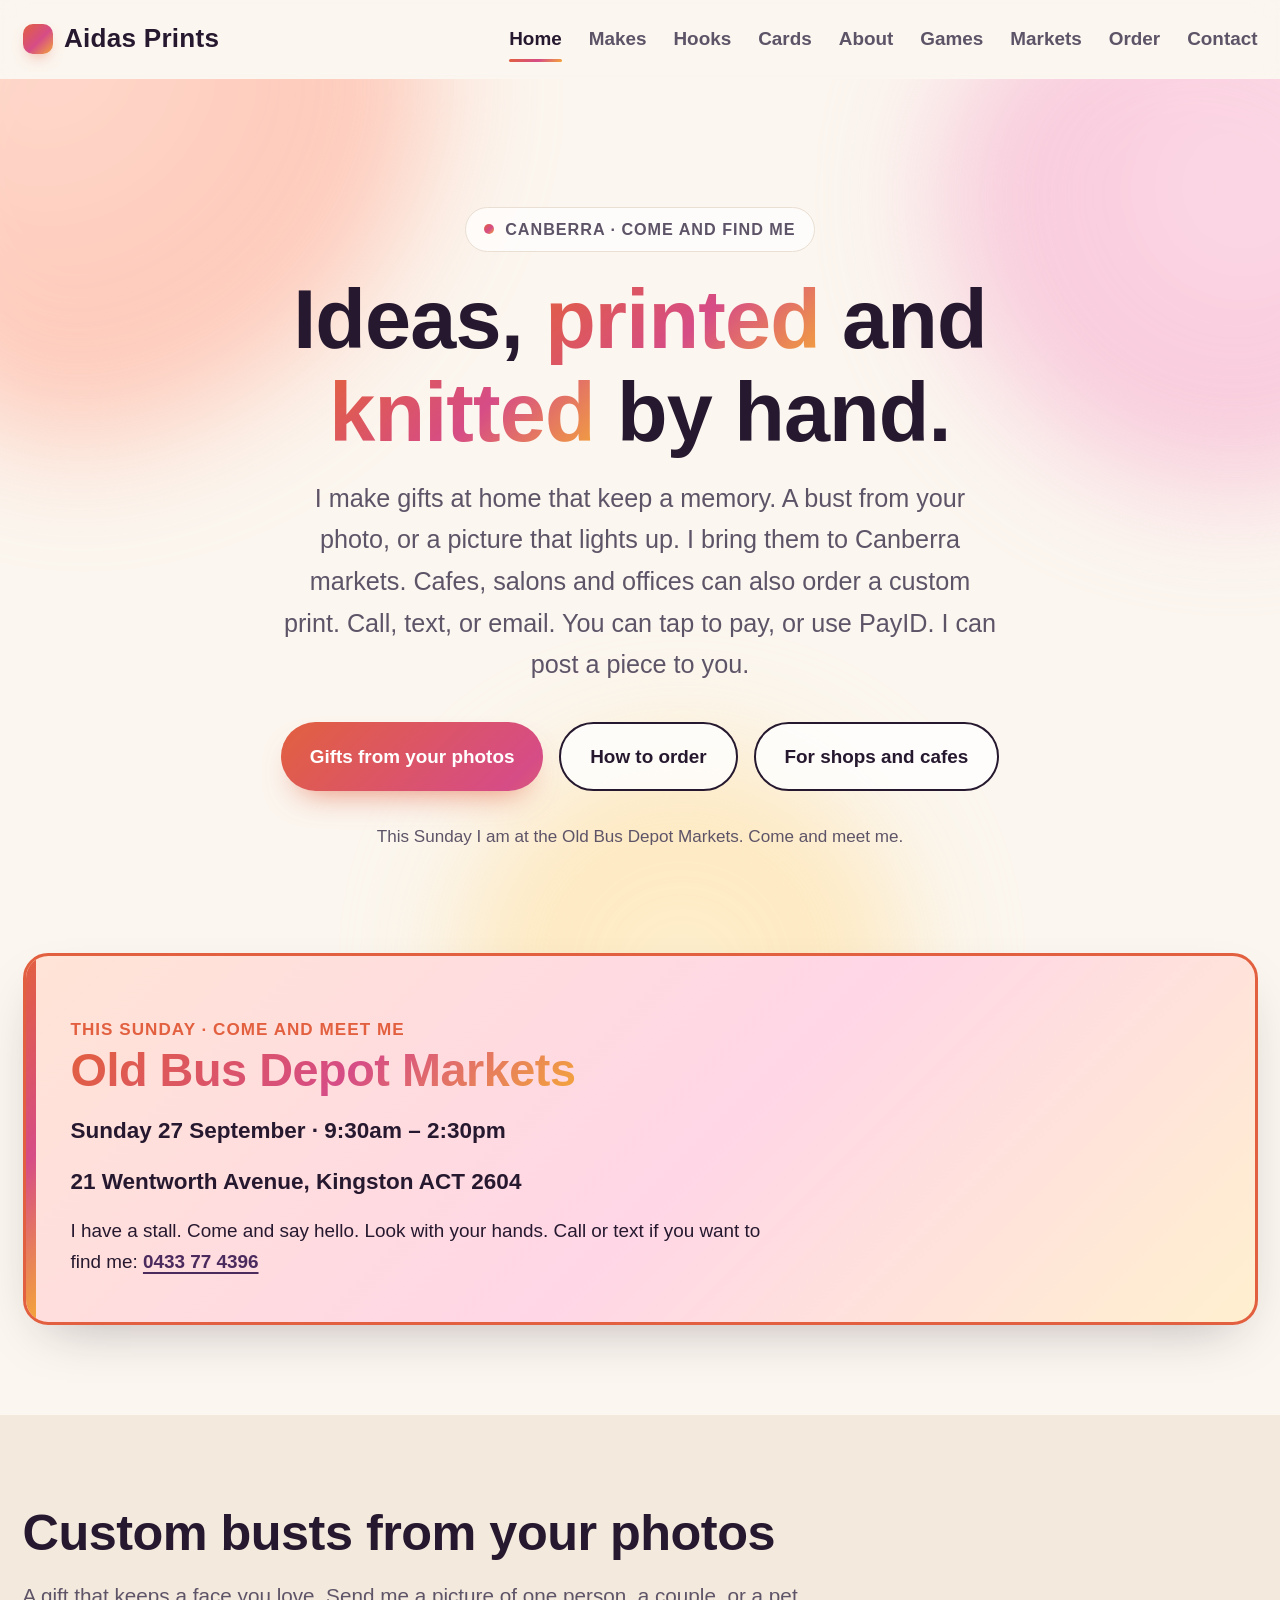
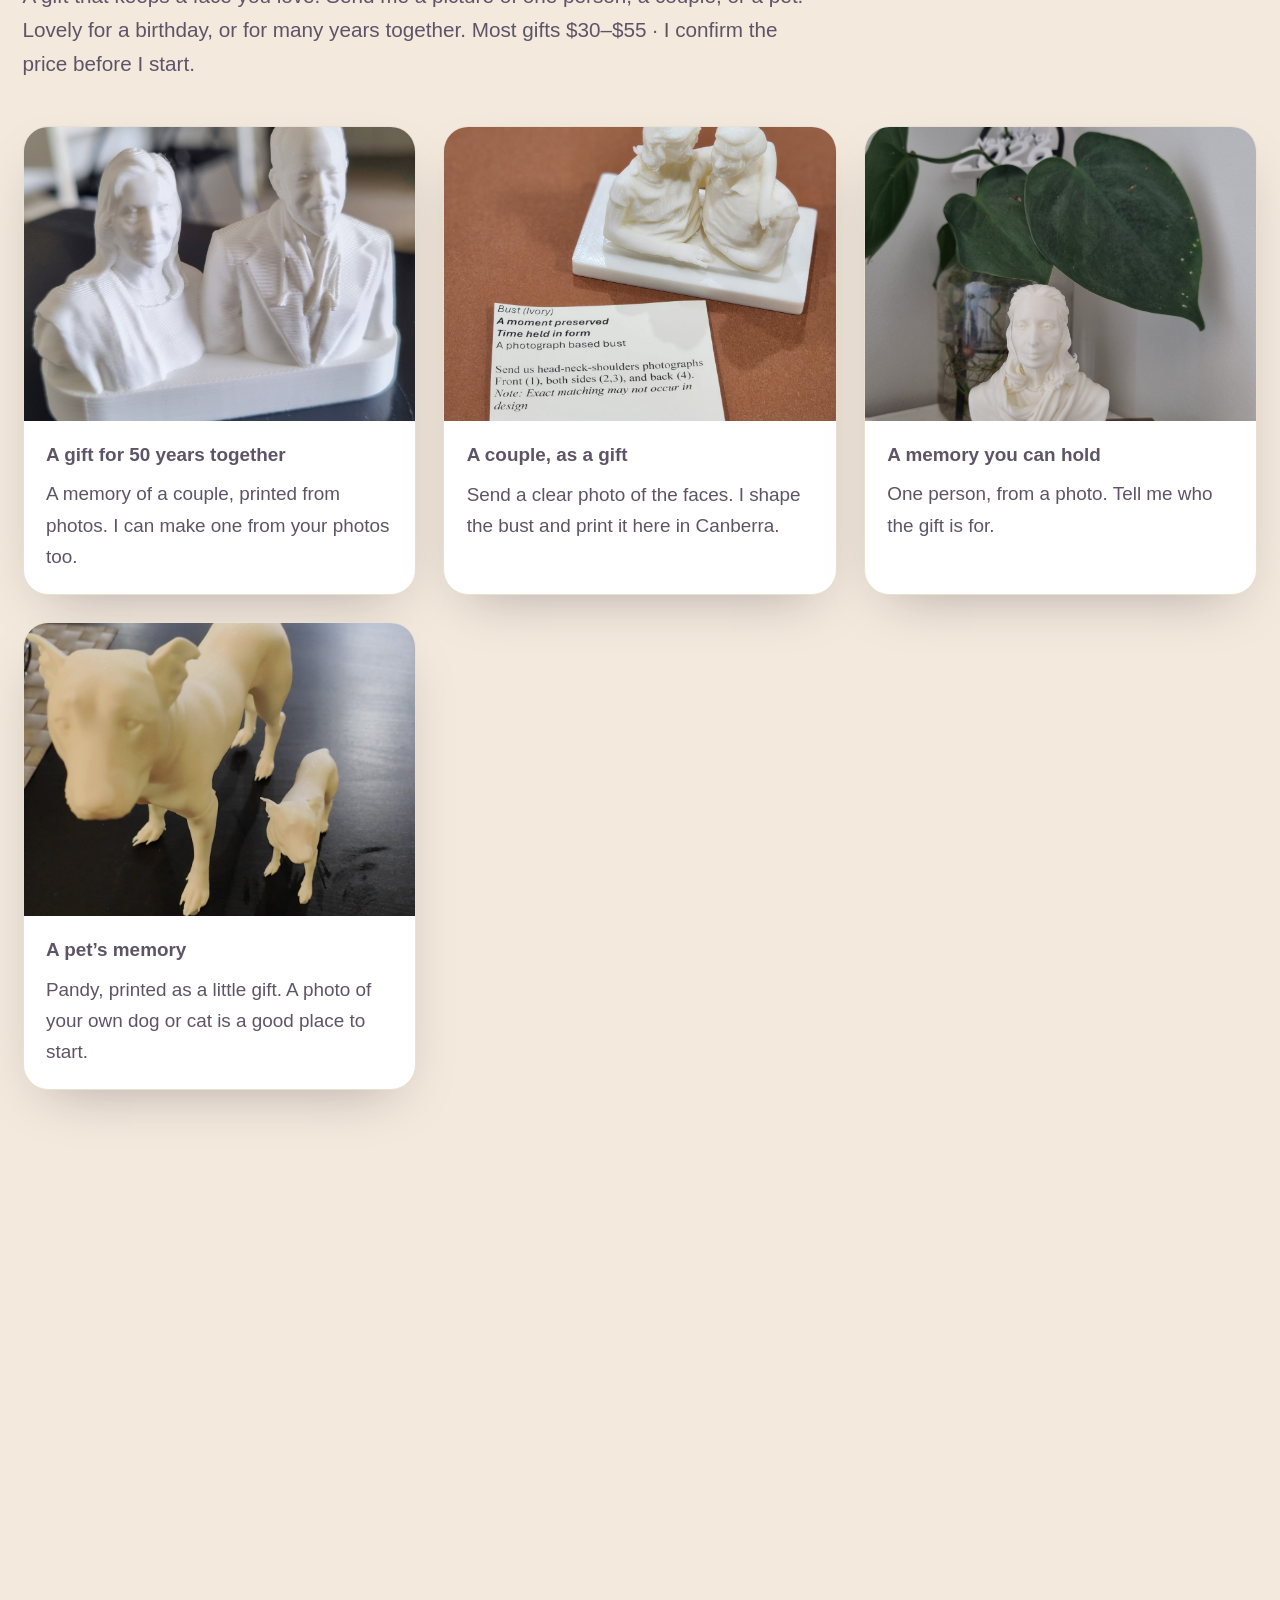
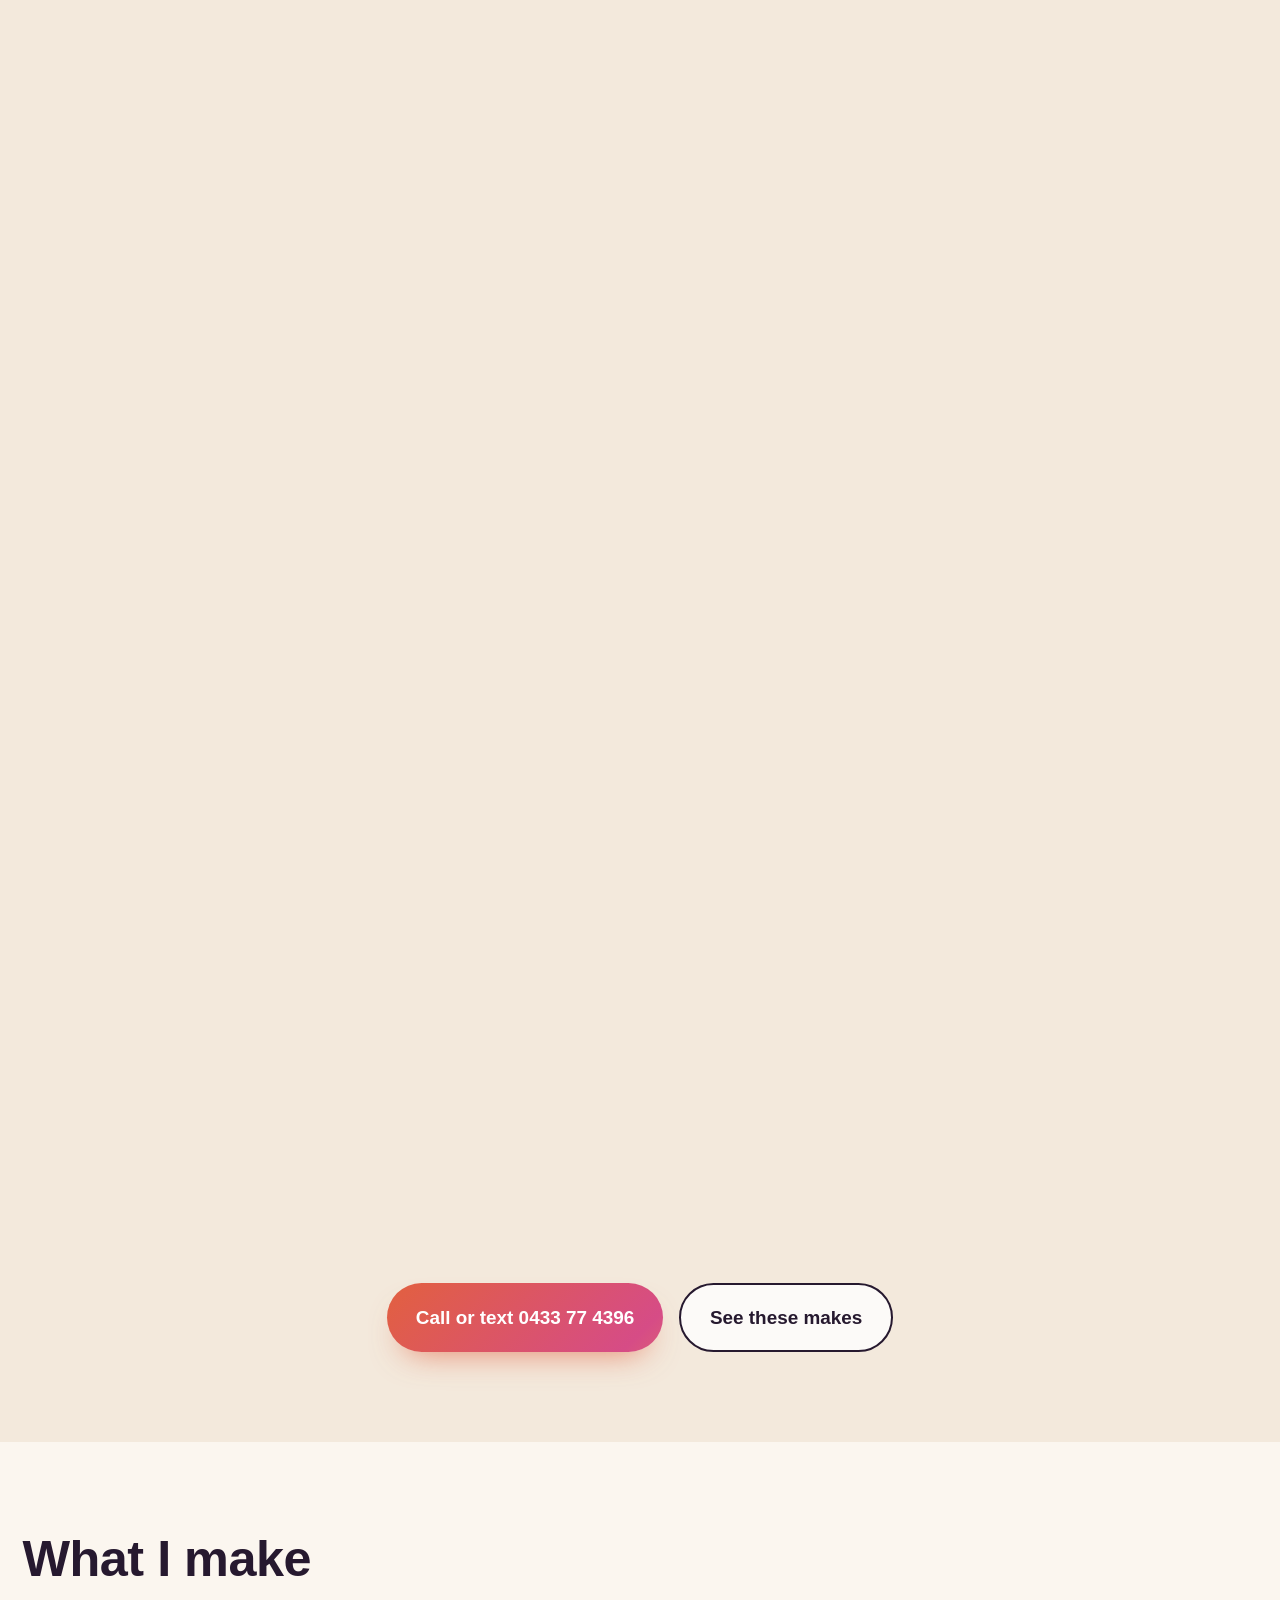
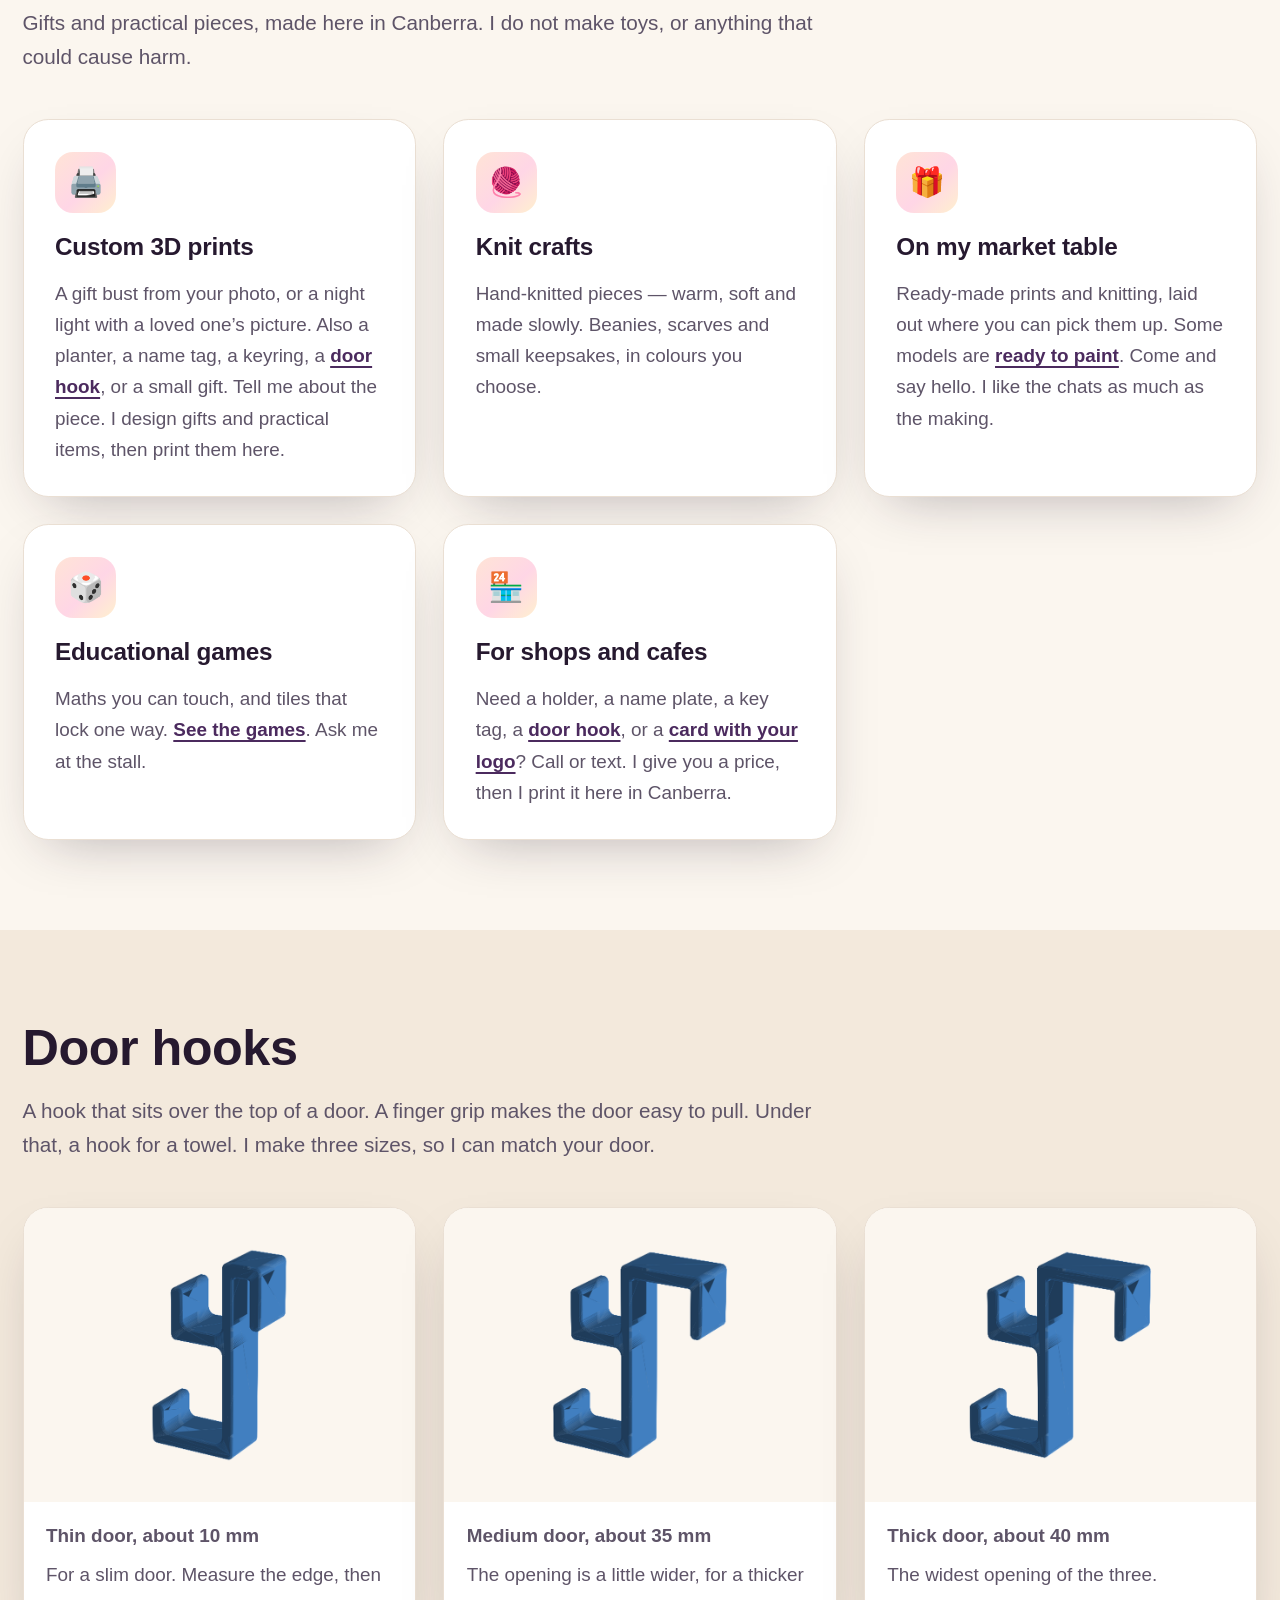
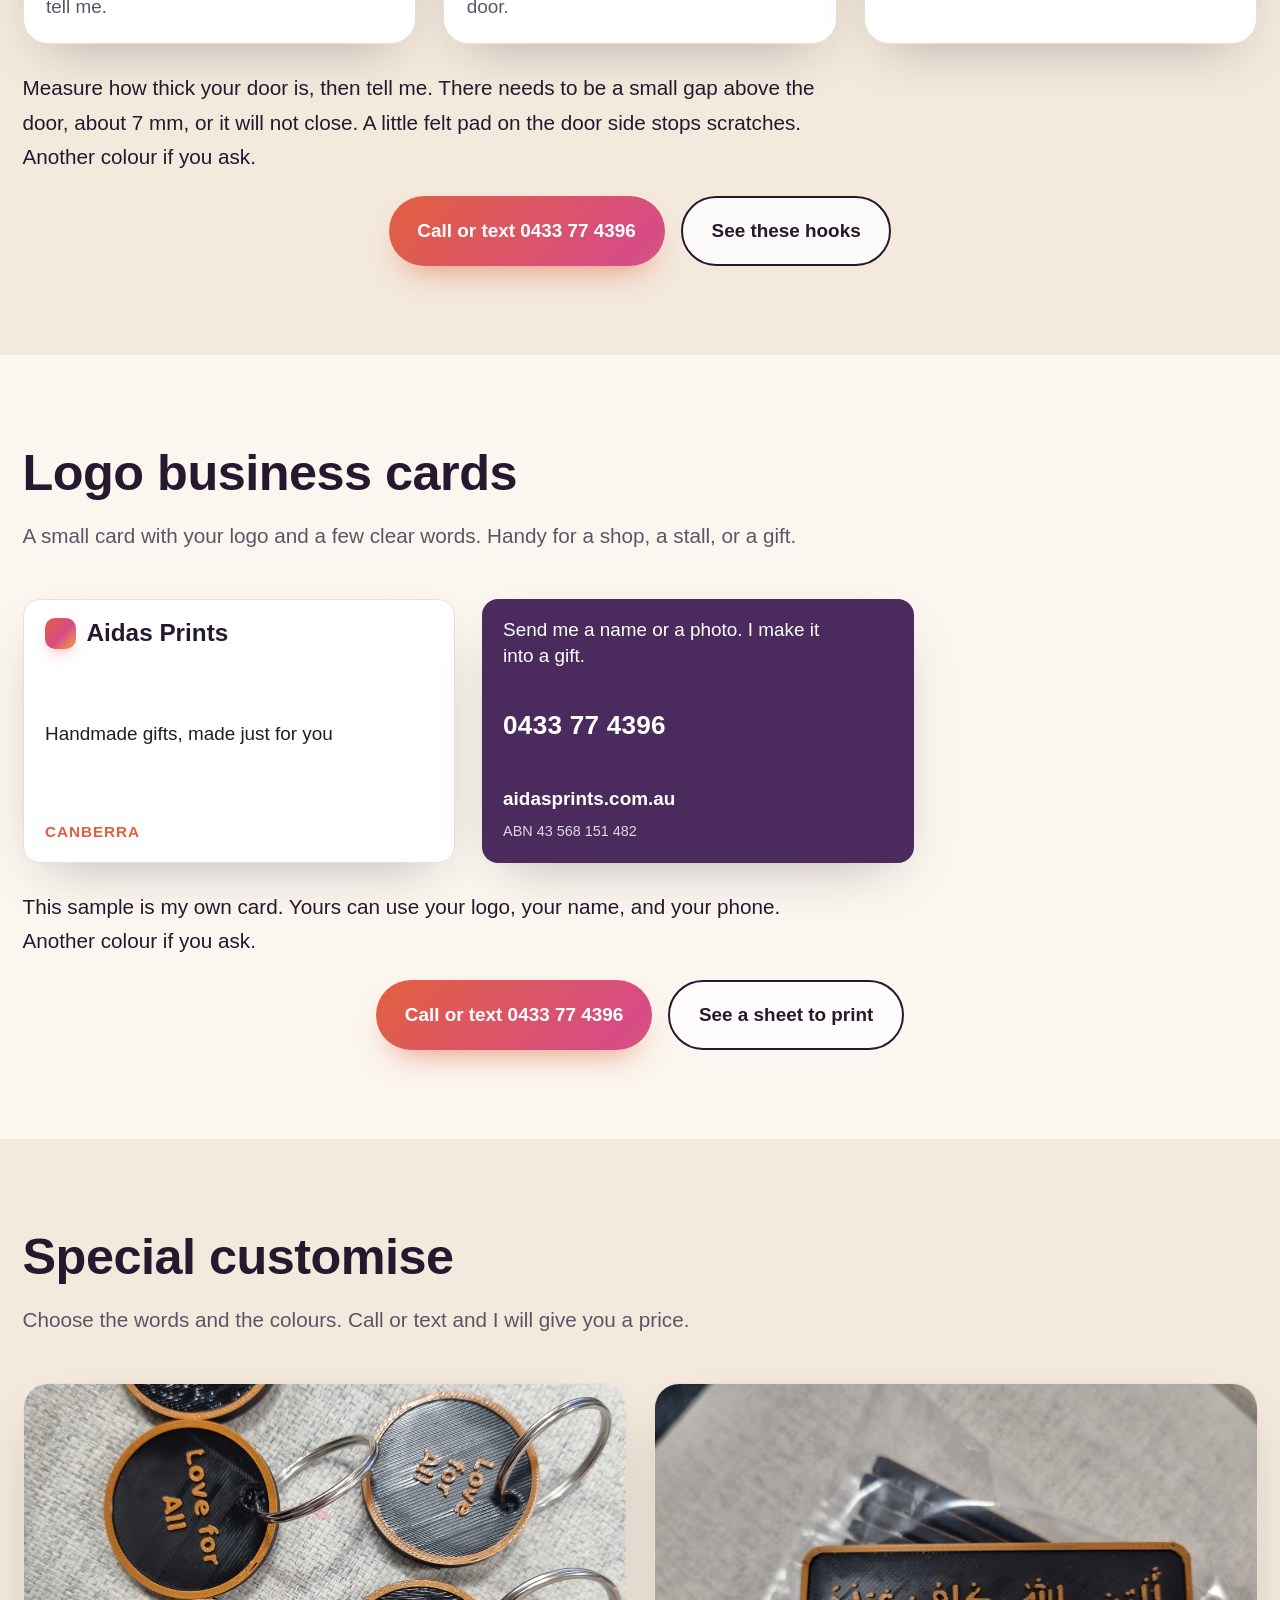
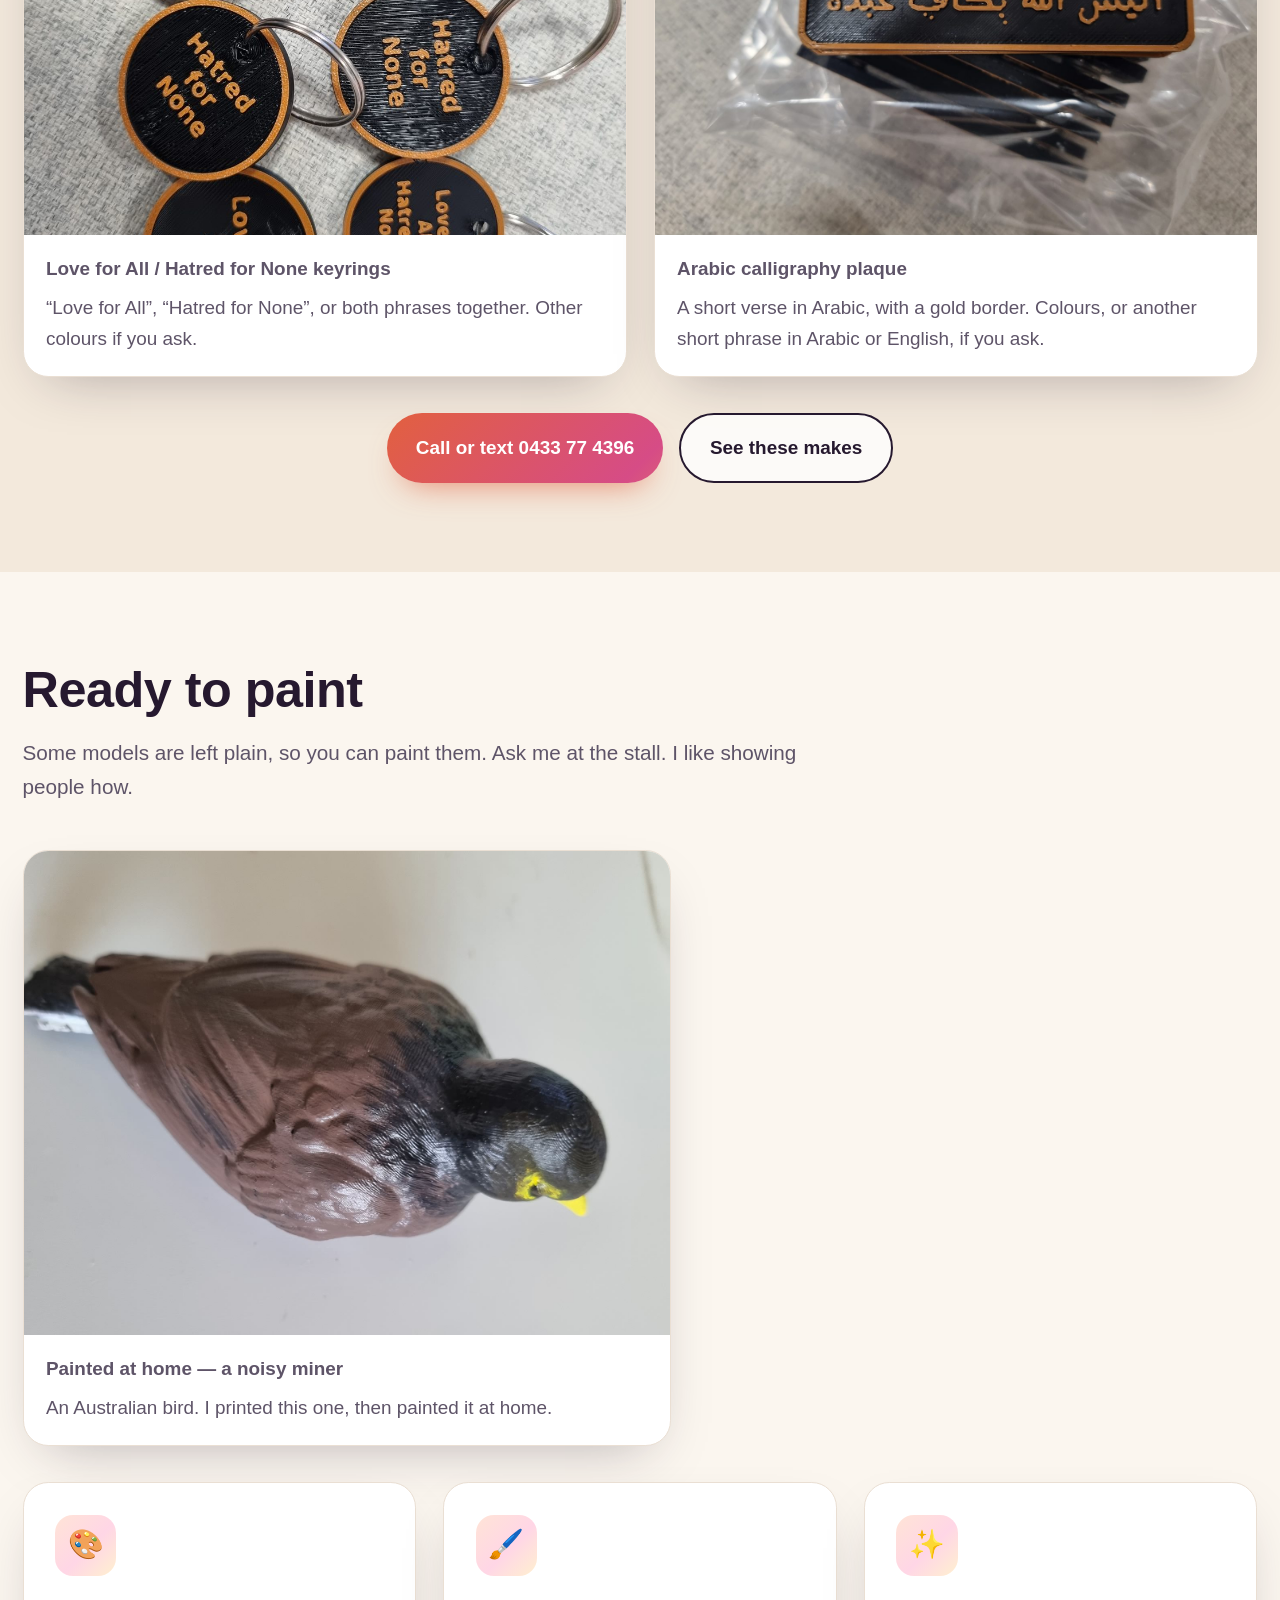
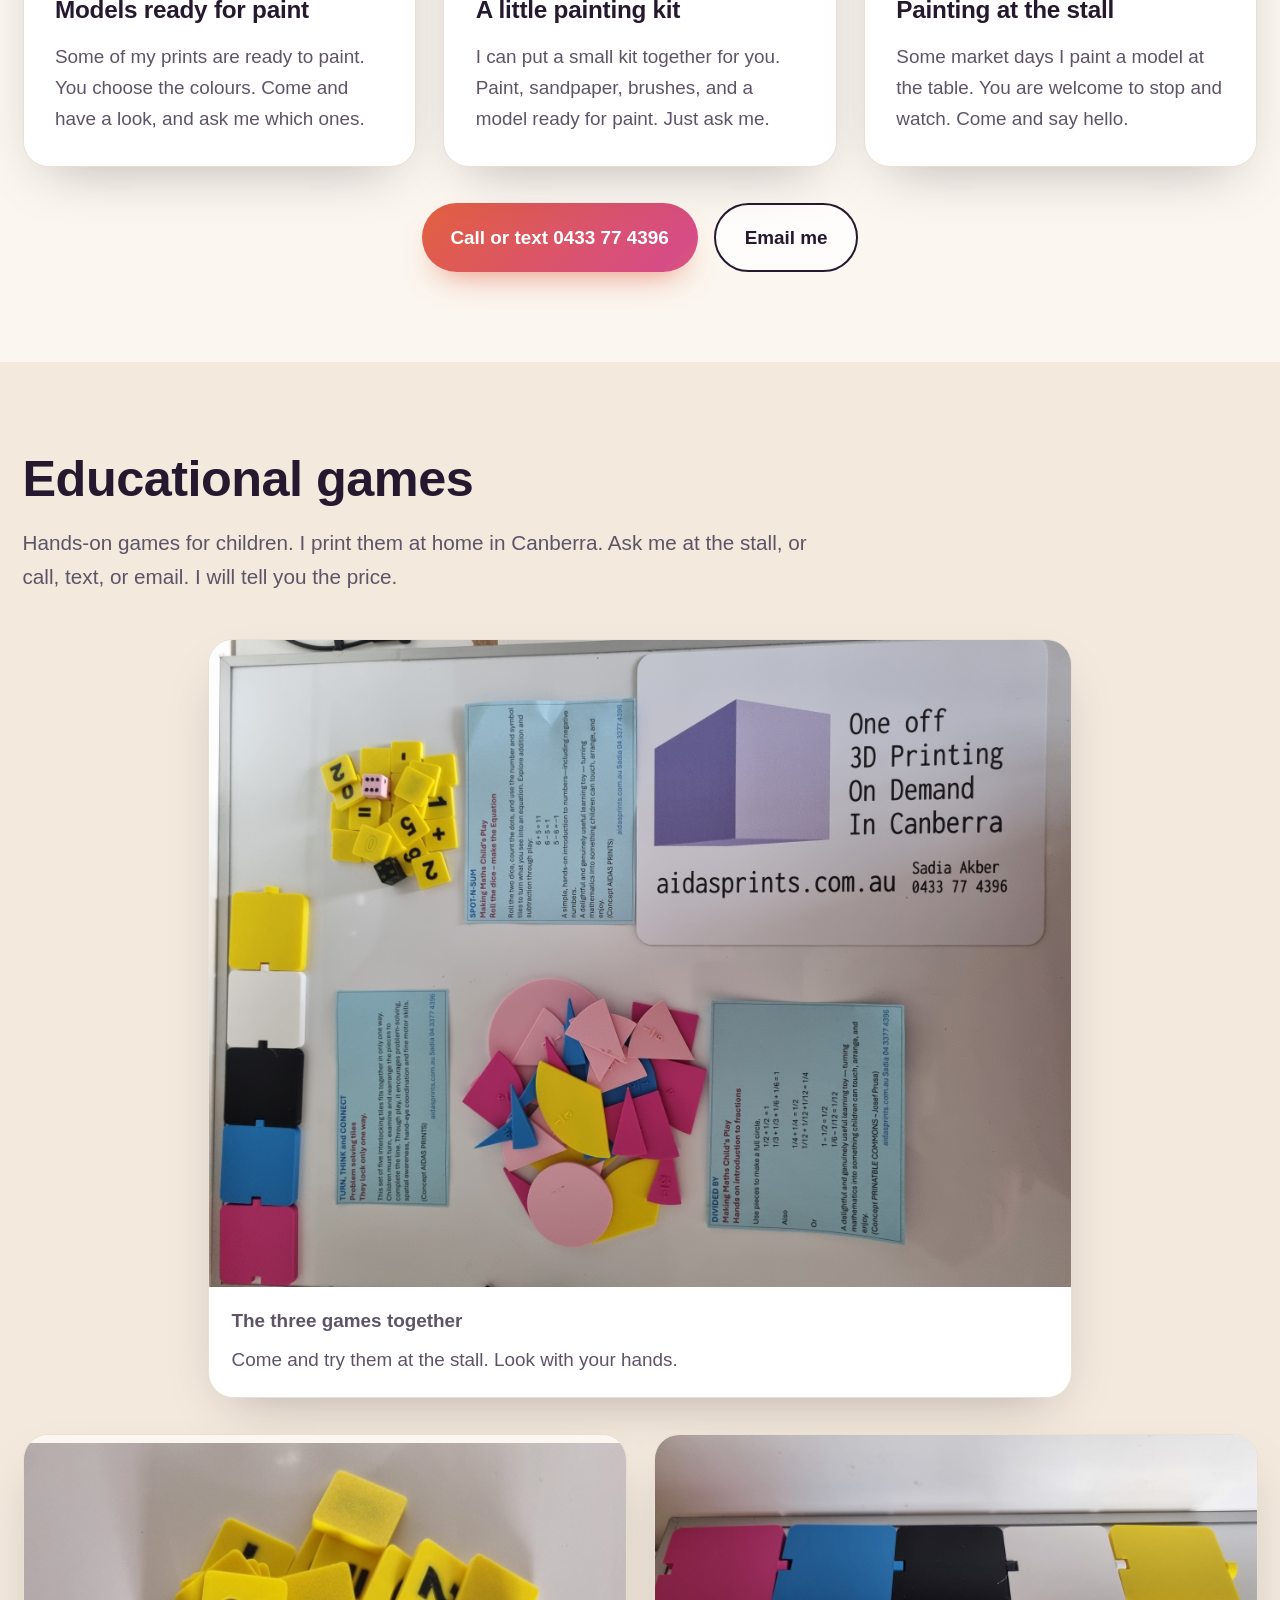
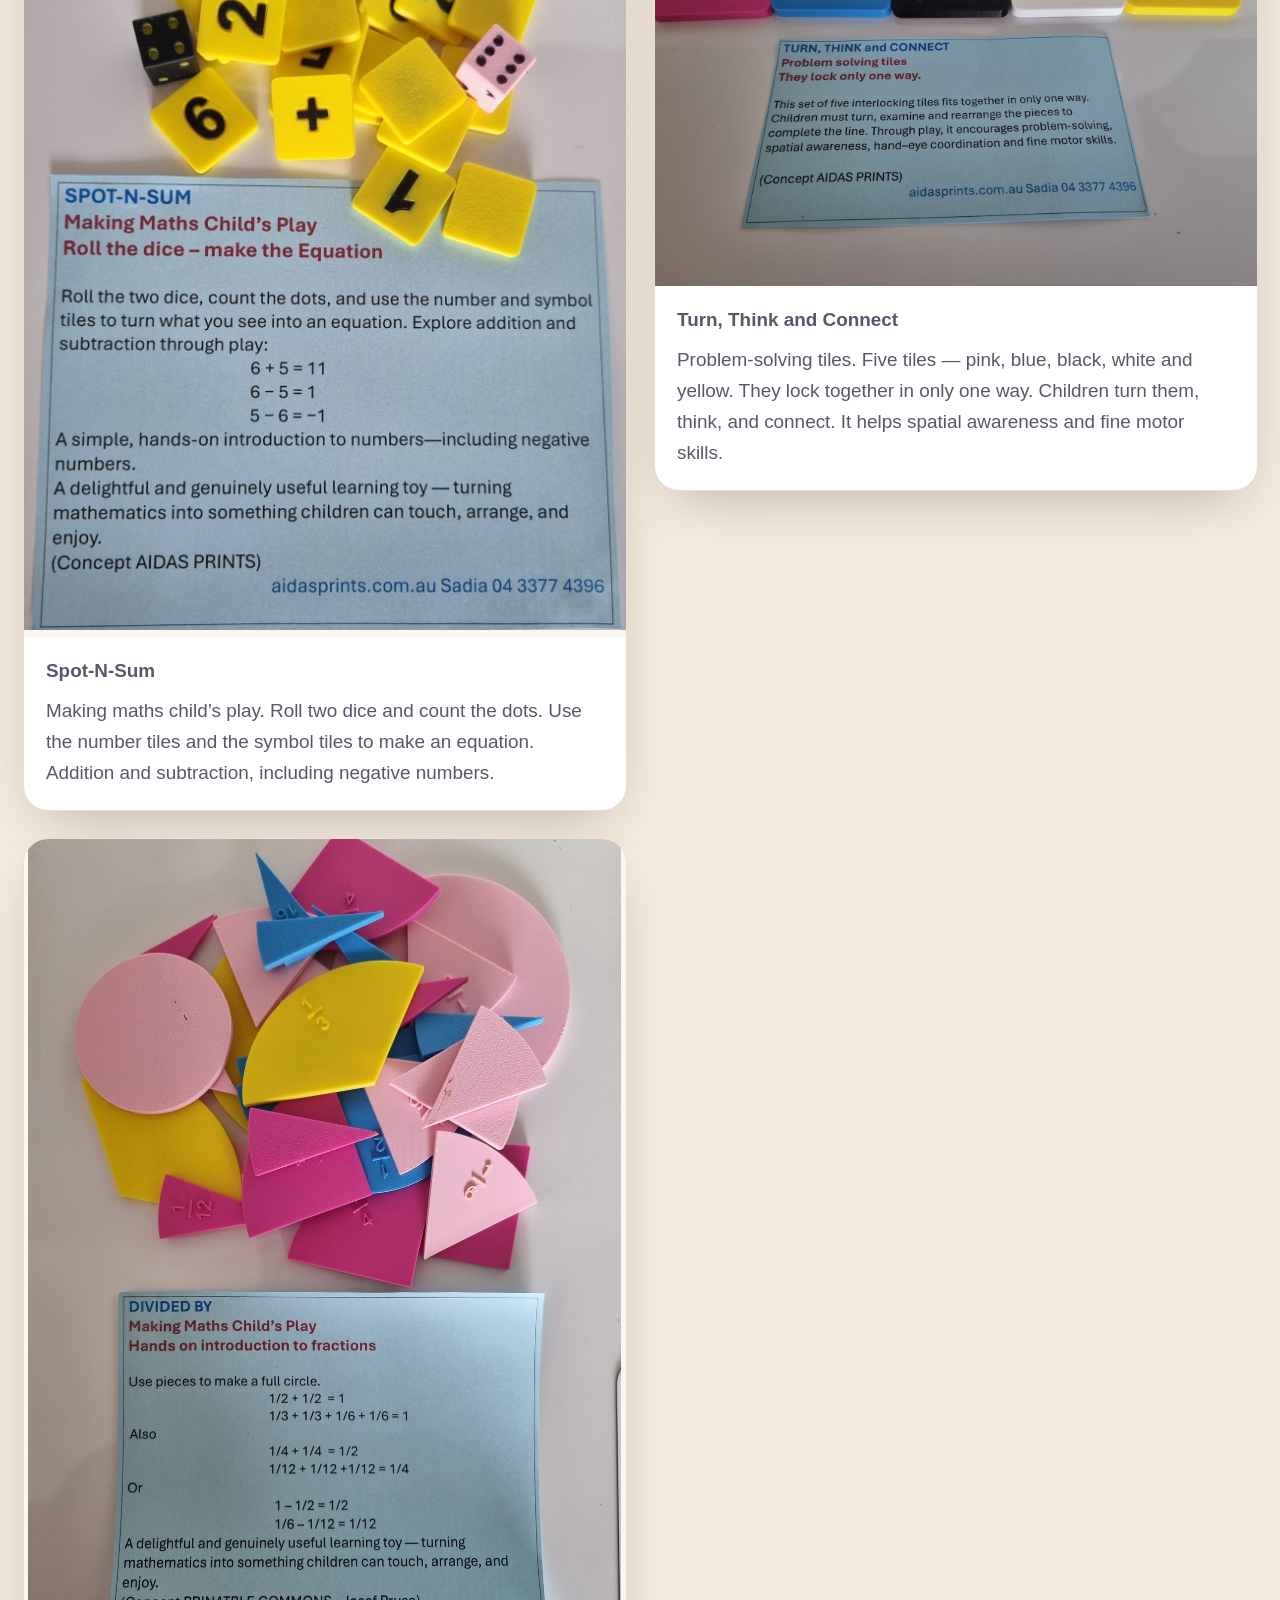
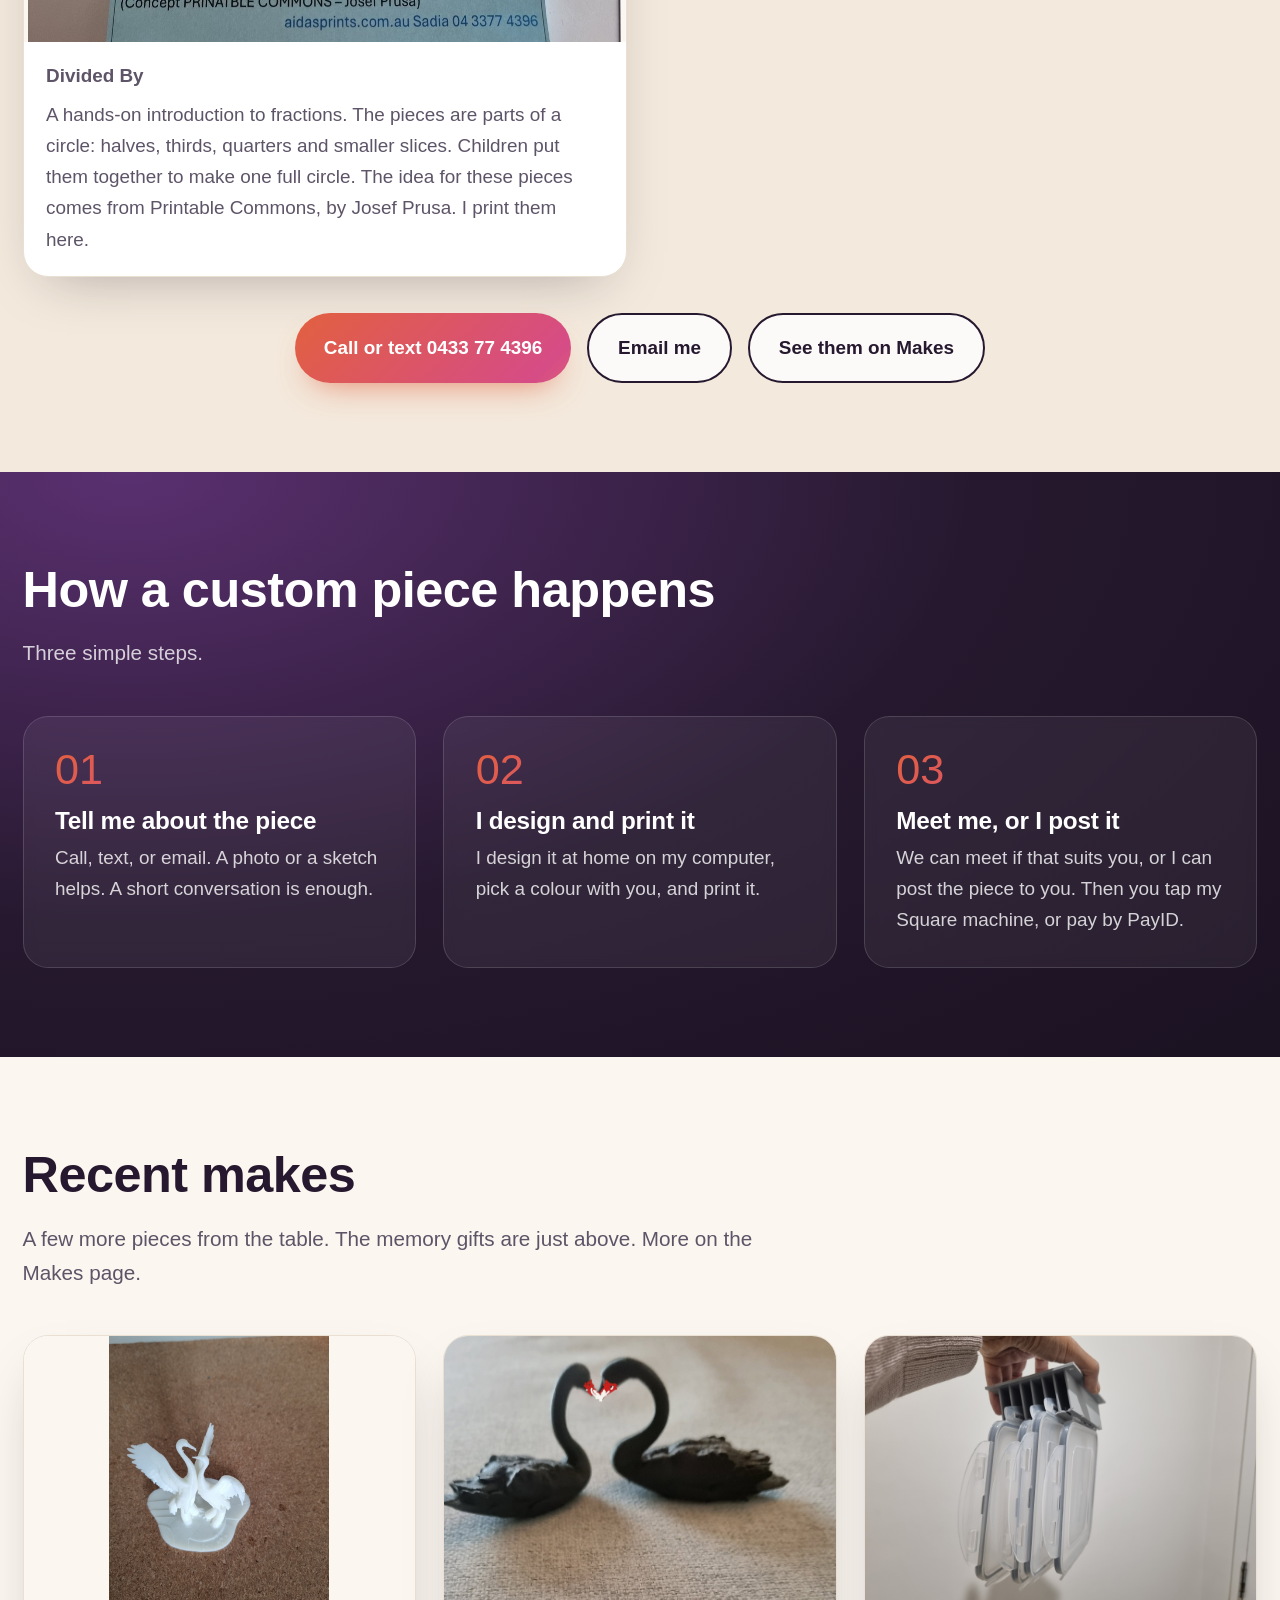
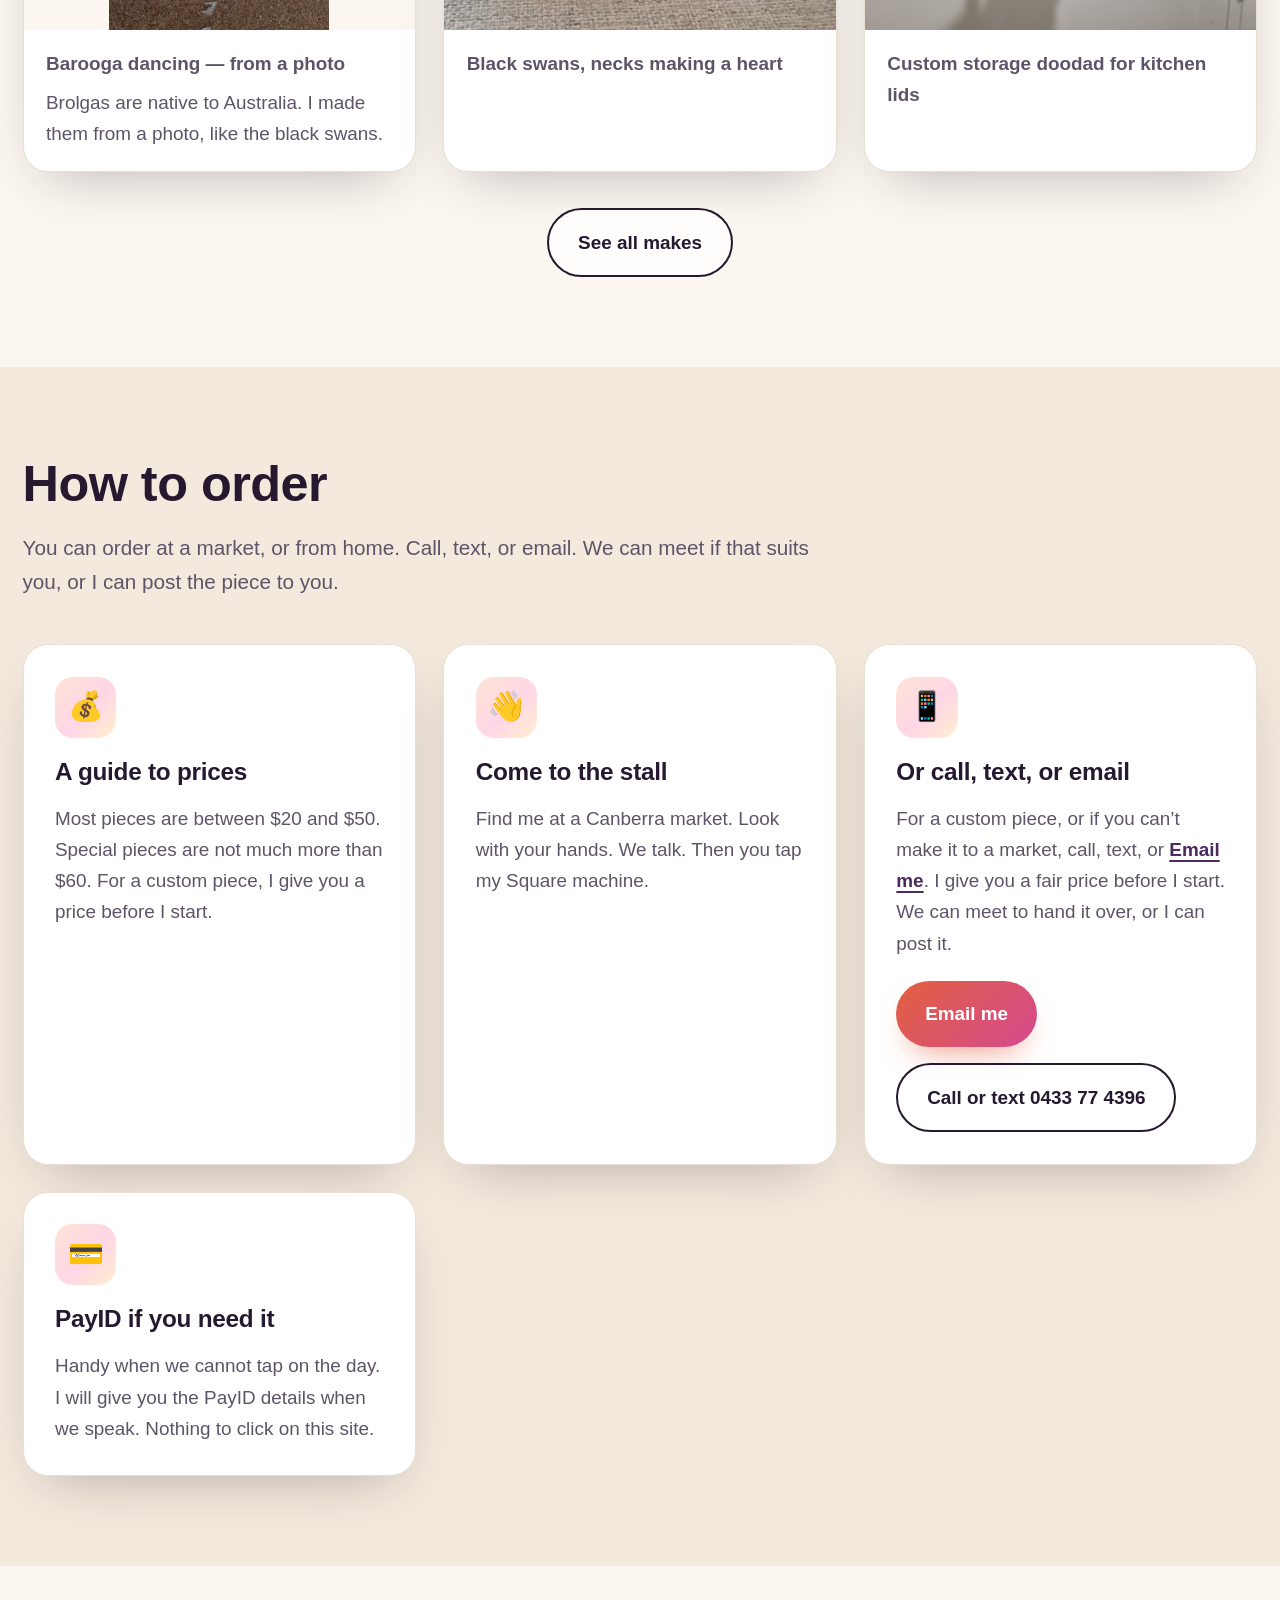
==== commit 35737333: "Add the LED tea light holders under gifts." ====
--- a/index.html
+++ b/index.html
@@ -168,6 +168,27 @@
               </a>
             </figure>
           </div>
+
+          <div class="section-head reveal" id="gifts" style="margin-top: 3.5rem">
+            <h2>Tea light gifts</h2>
+            <p>
+              A little holder for a battery tea light. It glows warm on a table.
+            </p>
+          </div>
+          <div class="gallery" style="max-width: 36rem">
+            <figure class="reveal">
+              <a href="makes.html#tealight">
+                <img class="fit-contain" src="photos/led-tealight.jpg" alt="White flower-shaped tea light holders, one glowing warm yellow, with small white hearts beside them" />
+                <figcaption>
+                  LED tea light holders
+                  <p>
+                    White flower cups for a battery tea light. One is glowing.
+                    Little hearts sit beside them. Ask me the price.
+                  </p>
+                </figcaption>
+              </a>
+            </figure>
+          </div>
           <p class="actions" style="margin-top: 2rem">
             <a class="button" href="tel:+61433774396">Call or text 0433 77 4396</a>
             <a class="button button-quiet" href="makes.html#busts">See these makes</a>
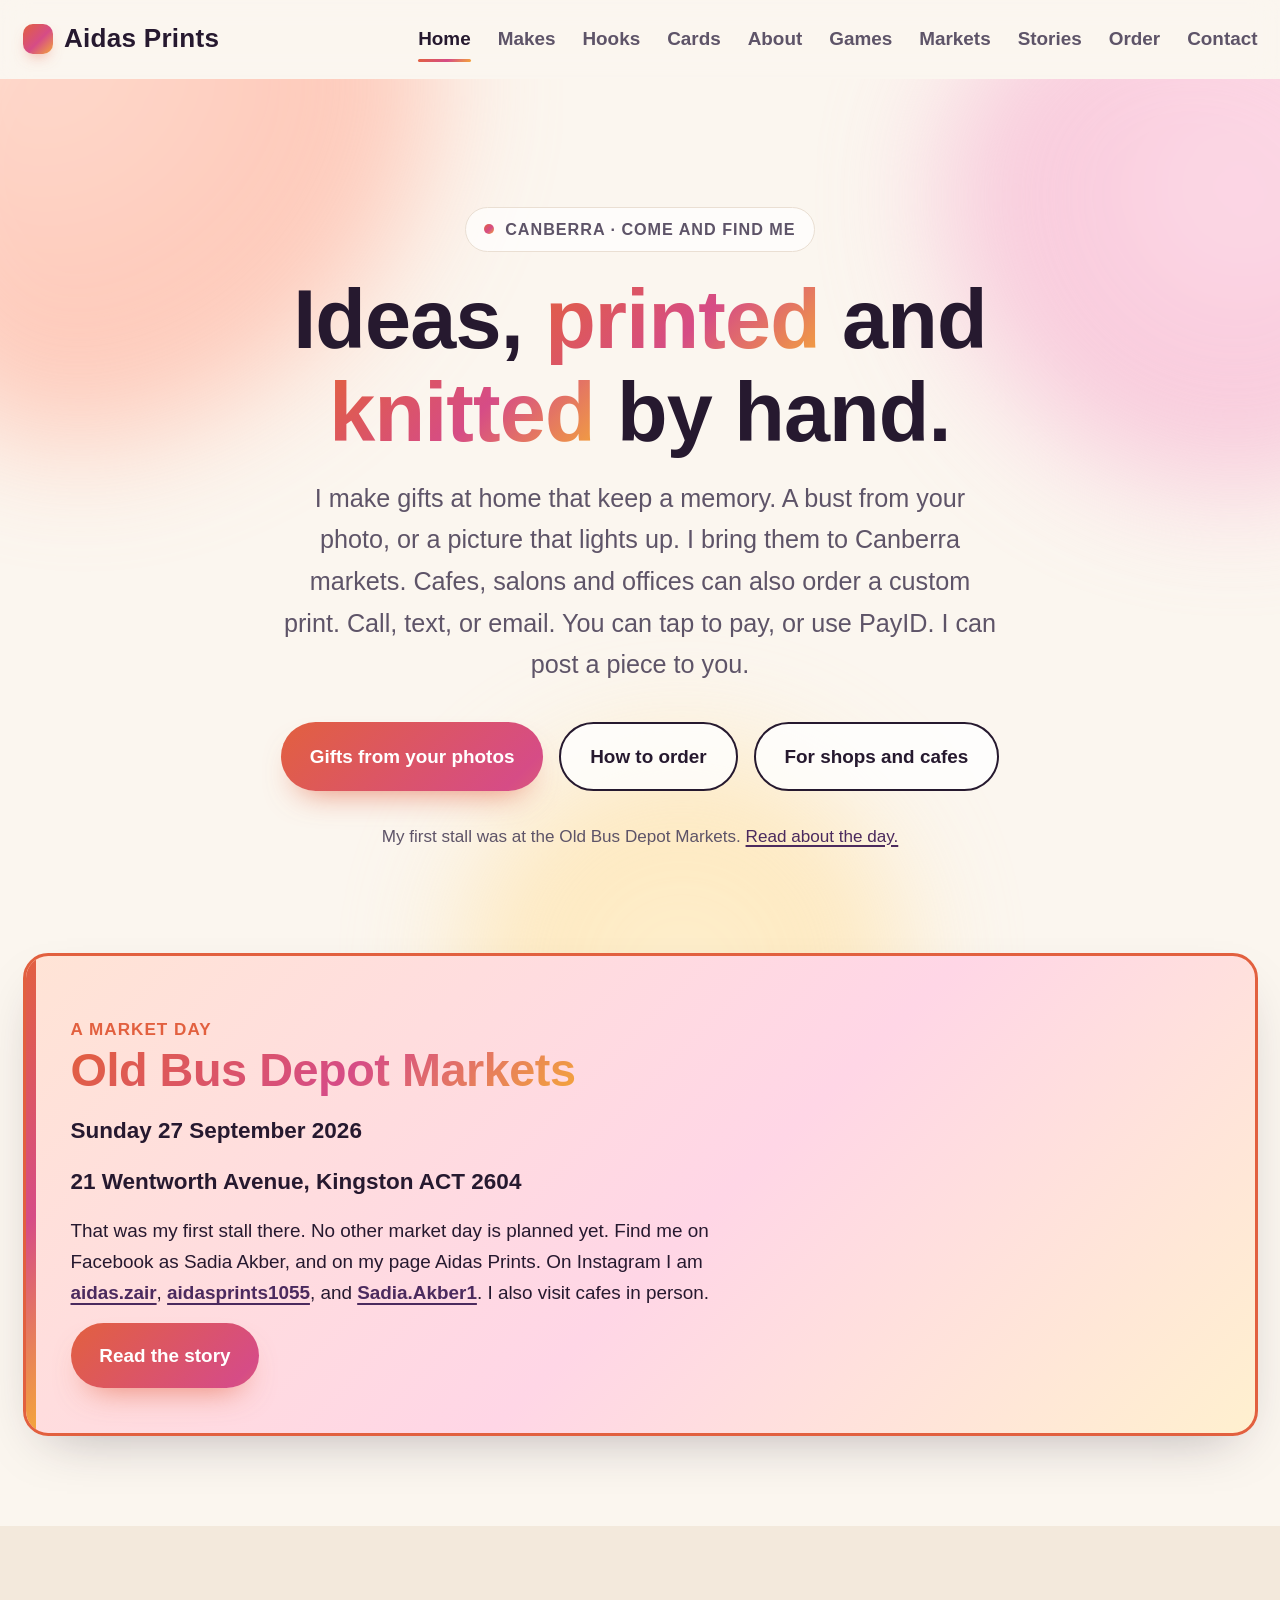
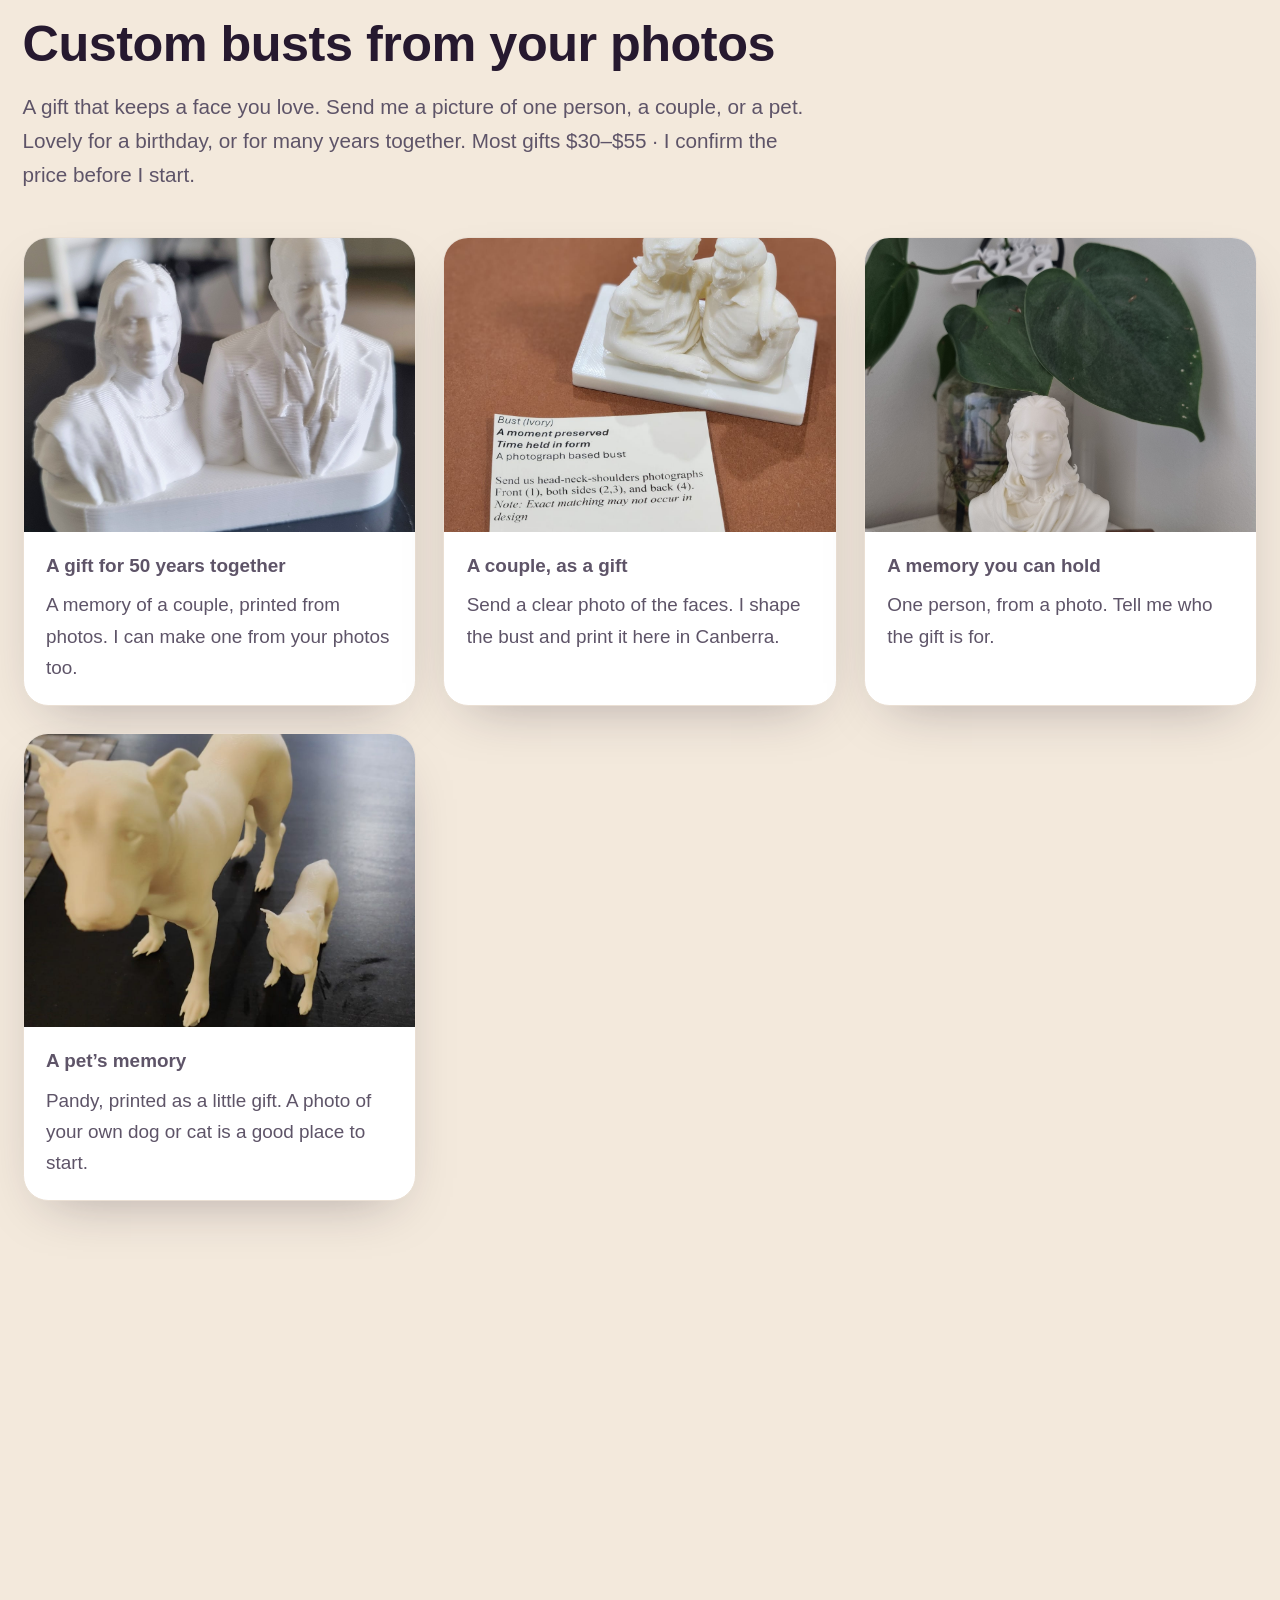
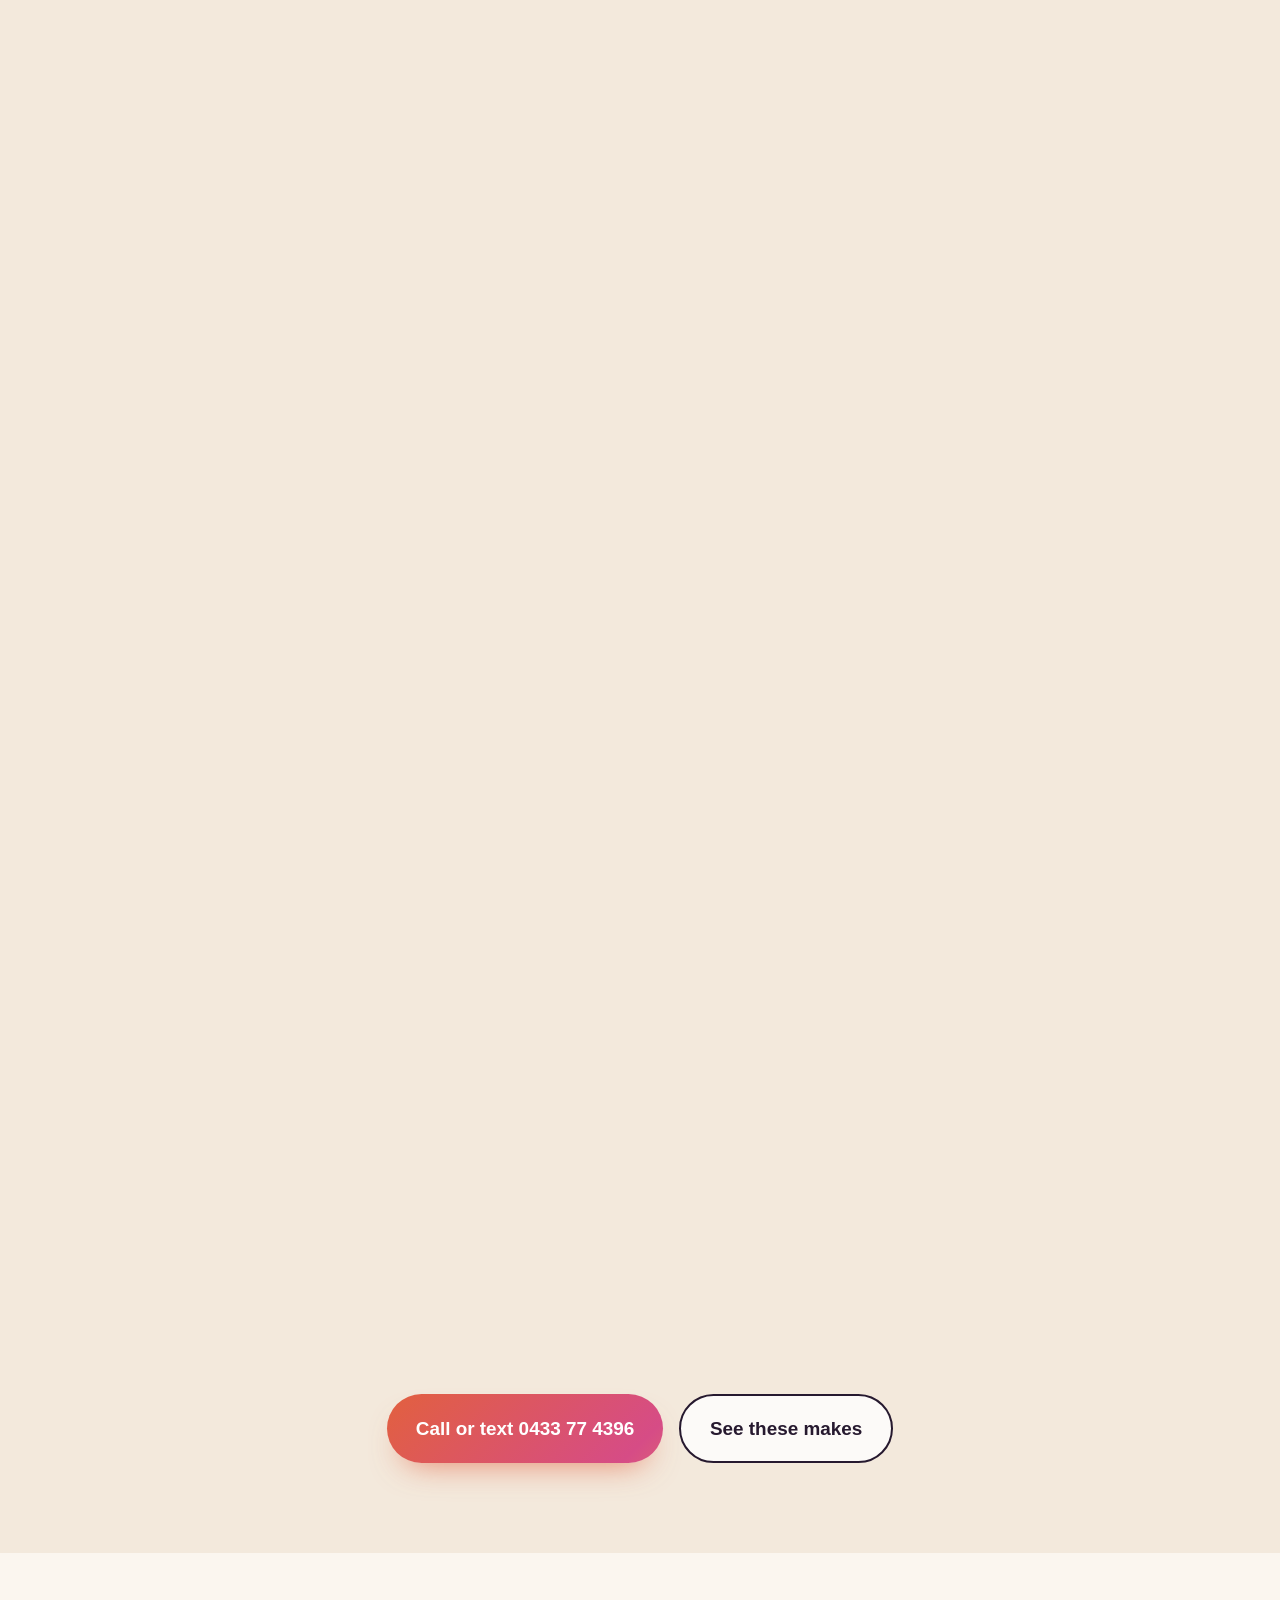
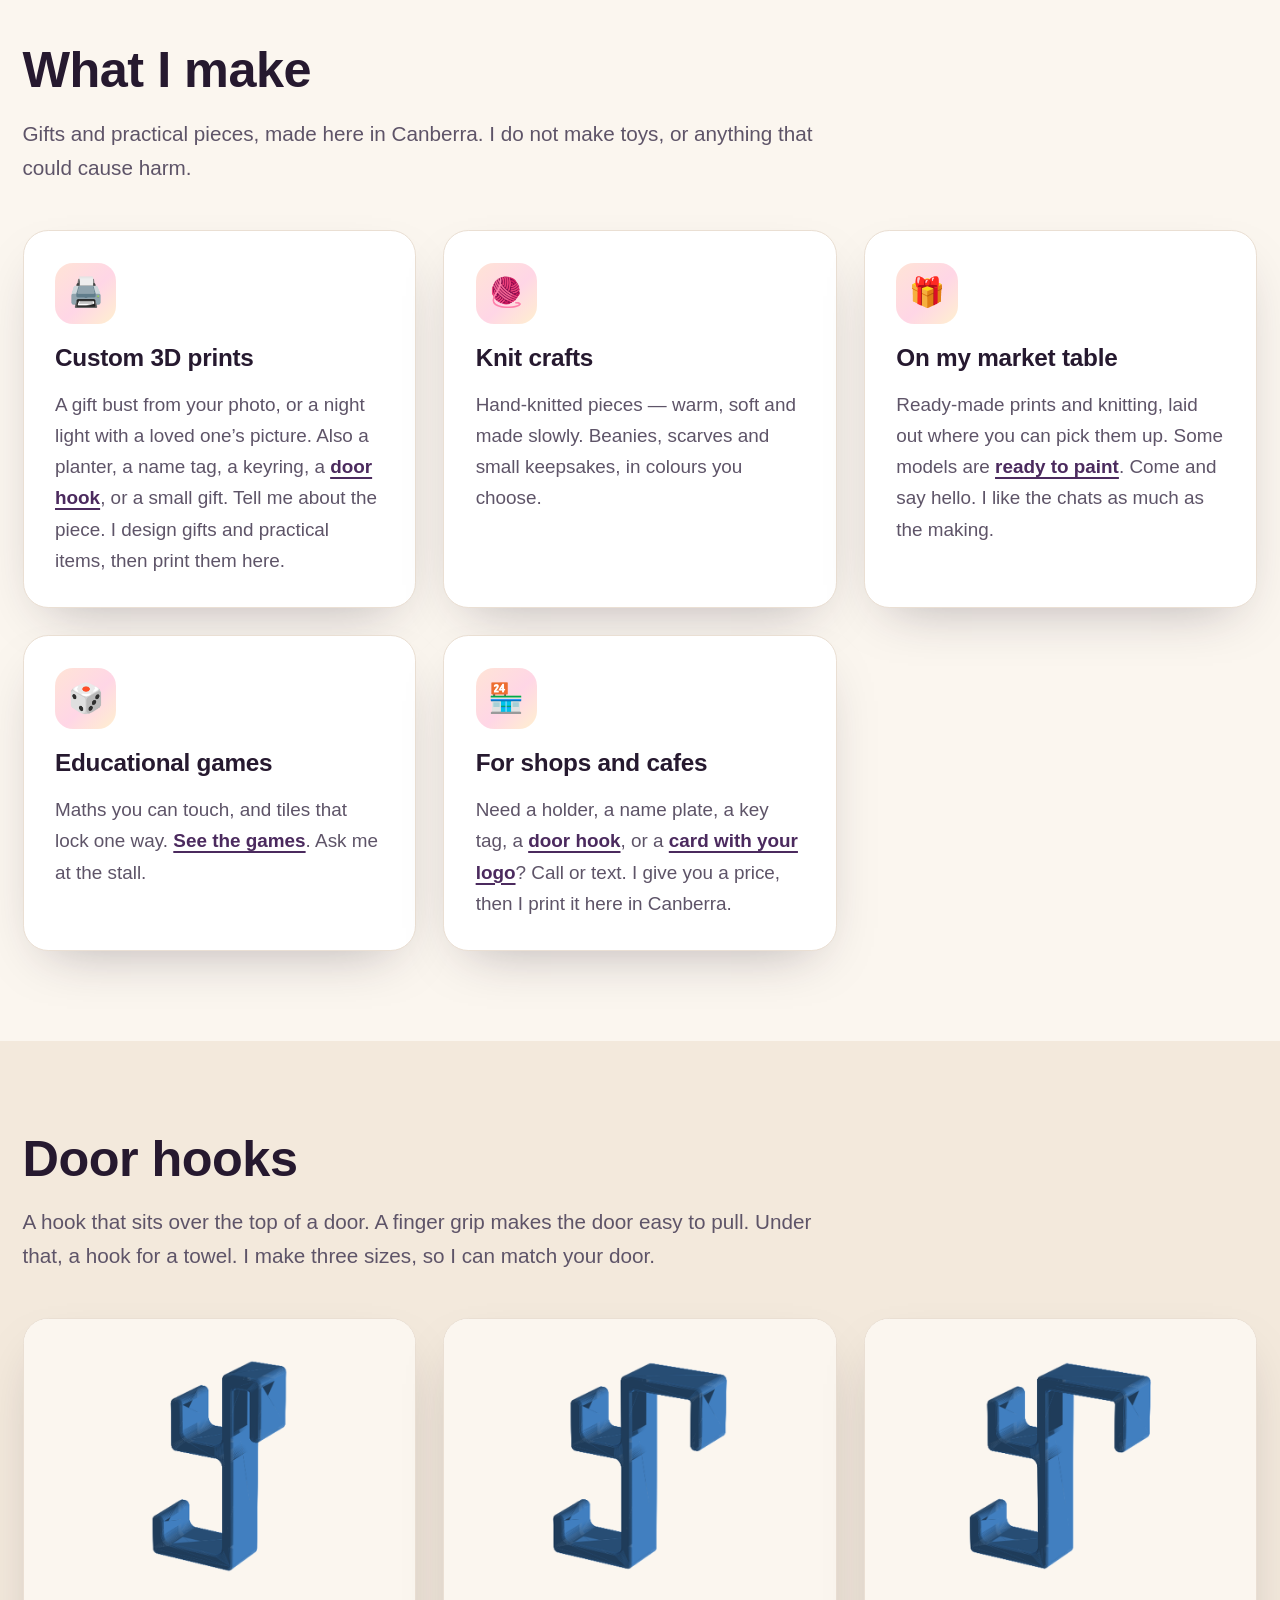
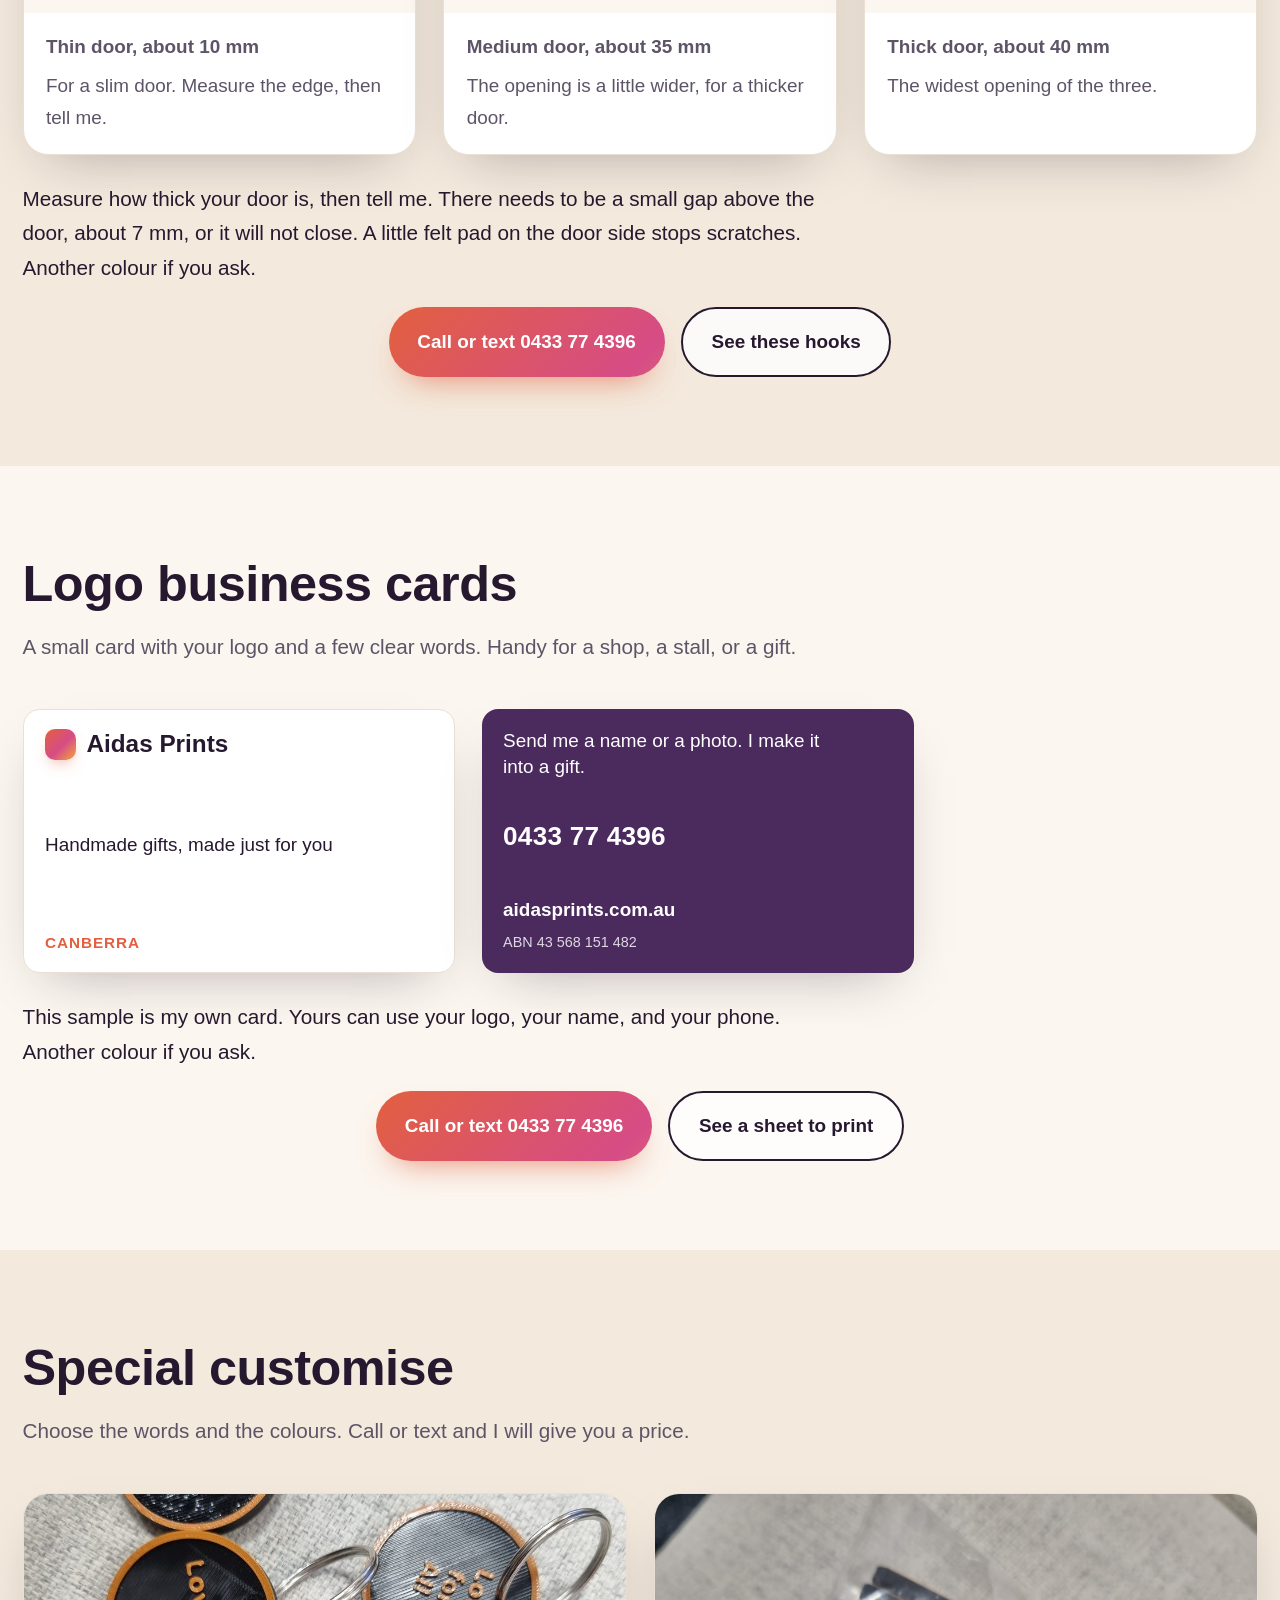
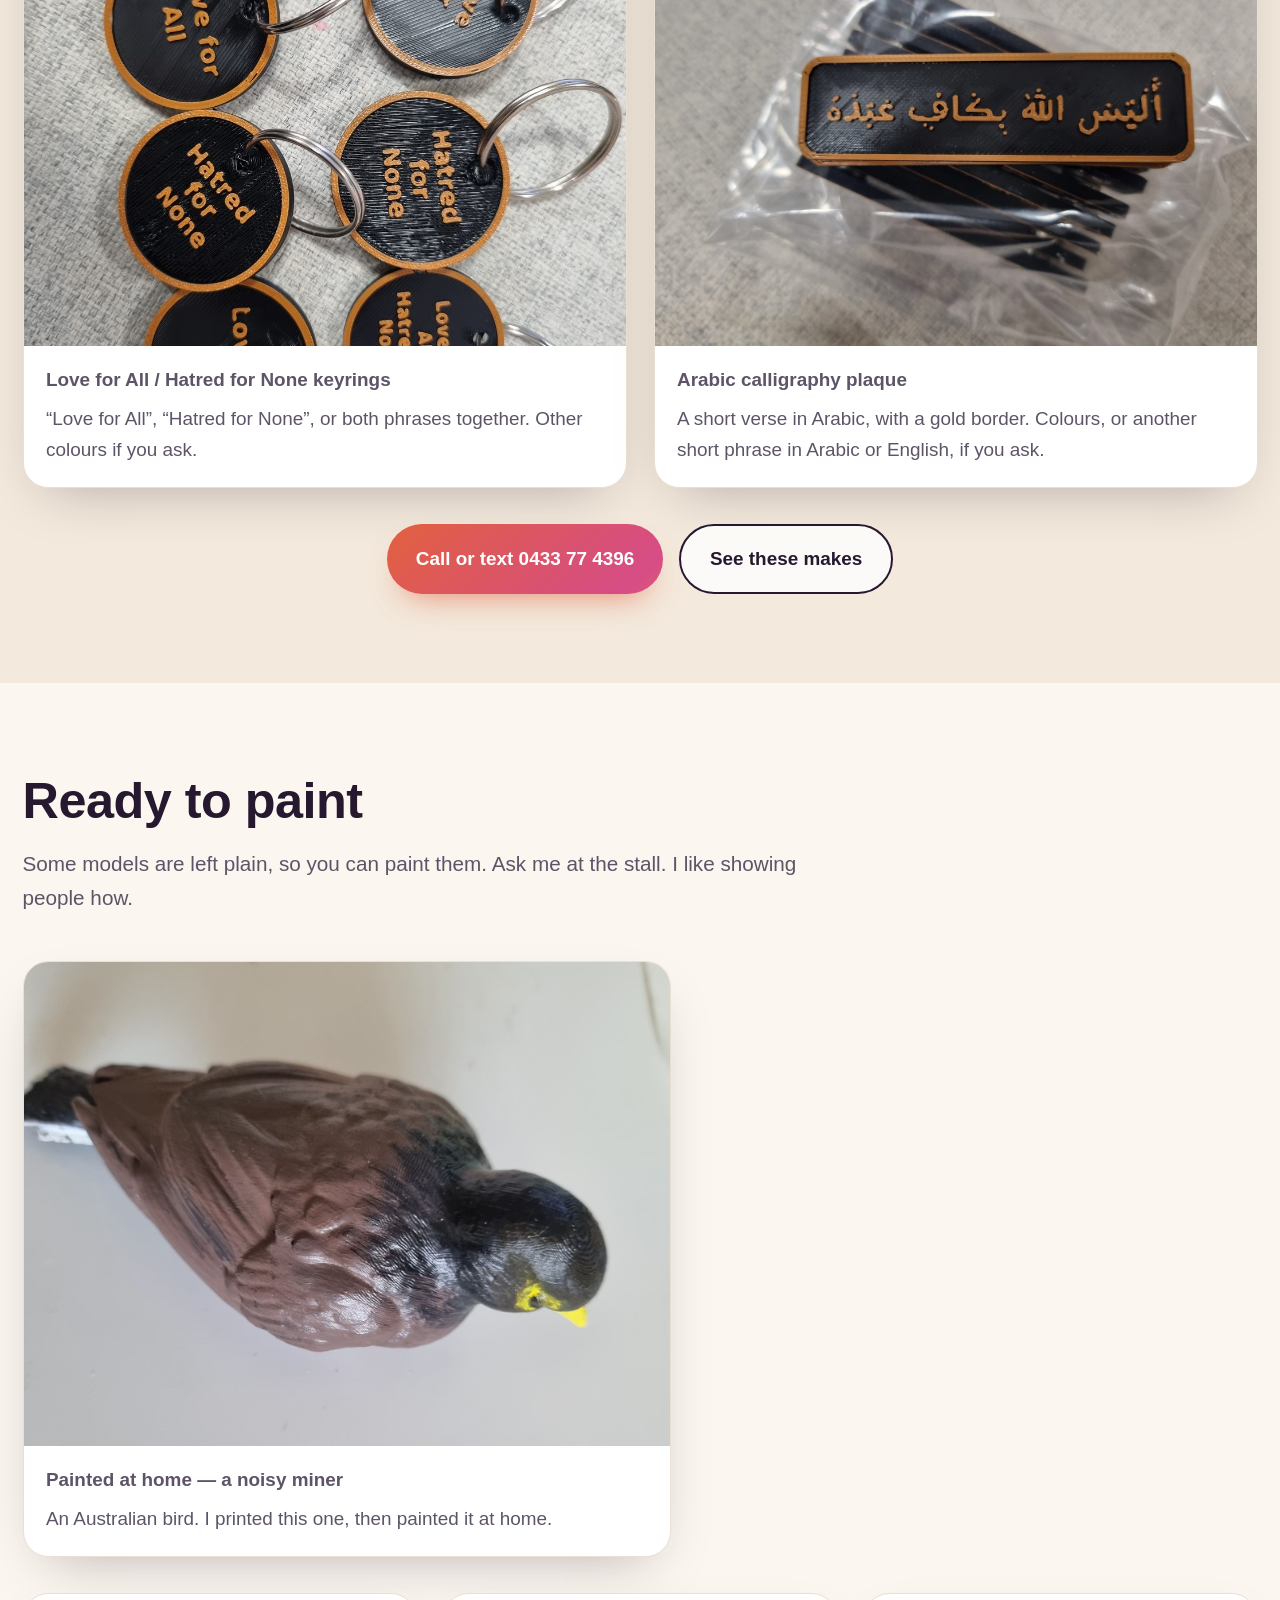
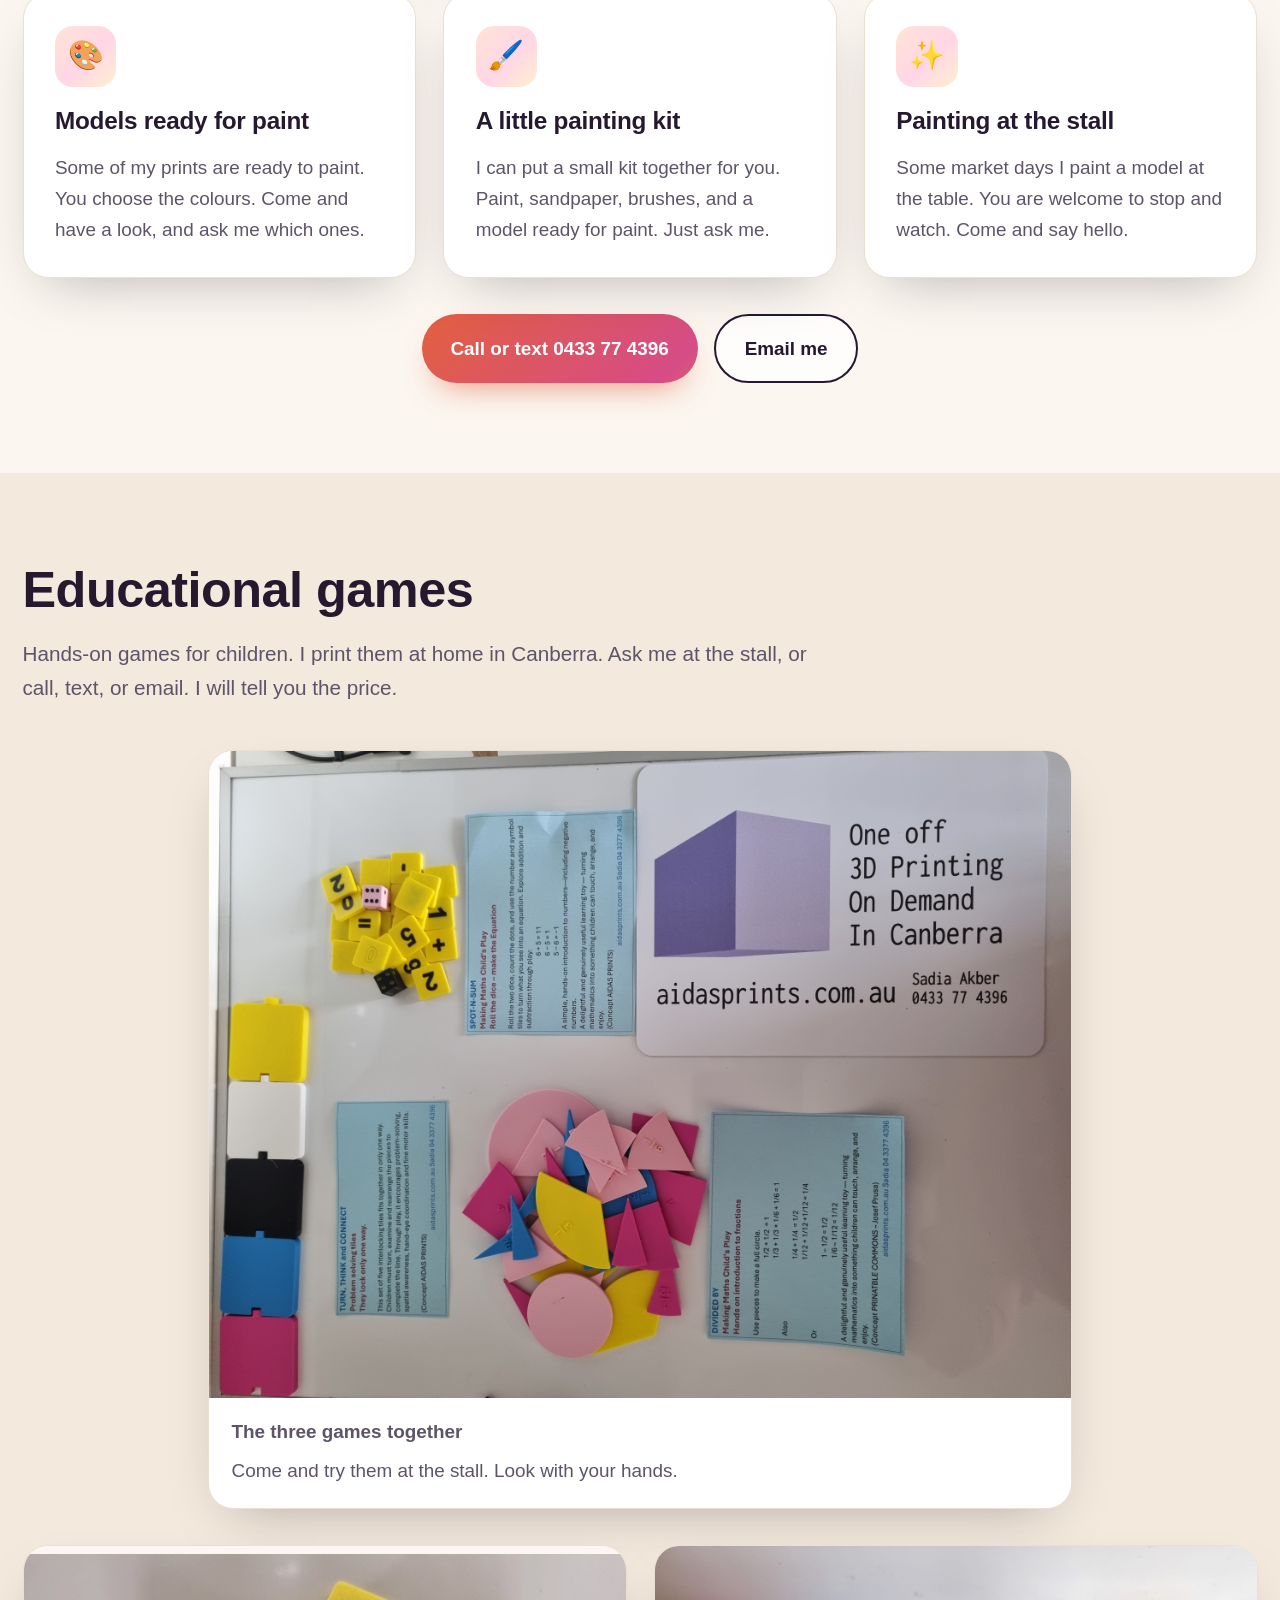
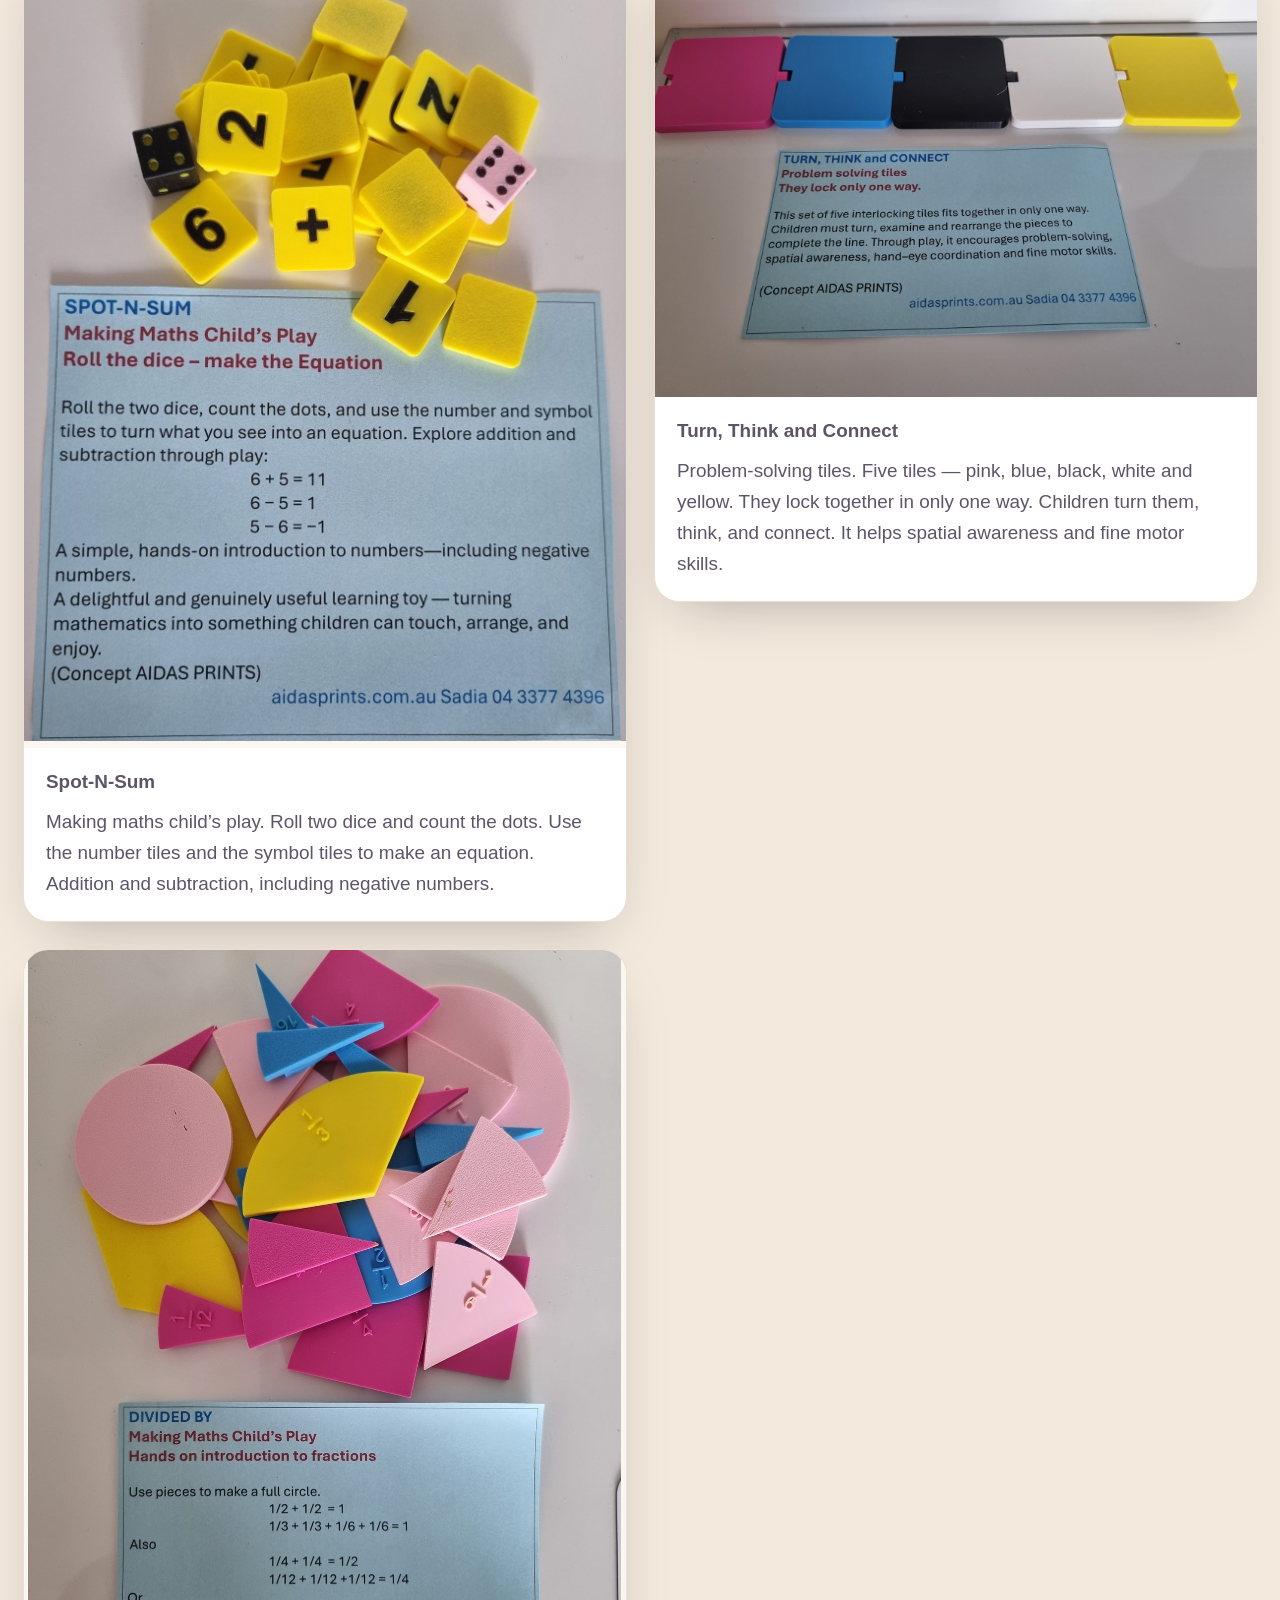
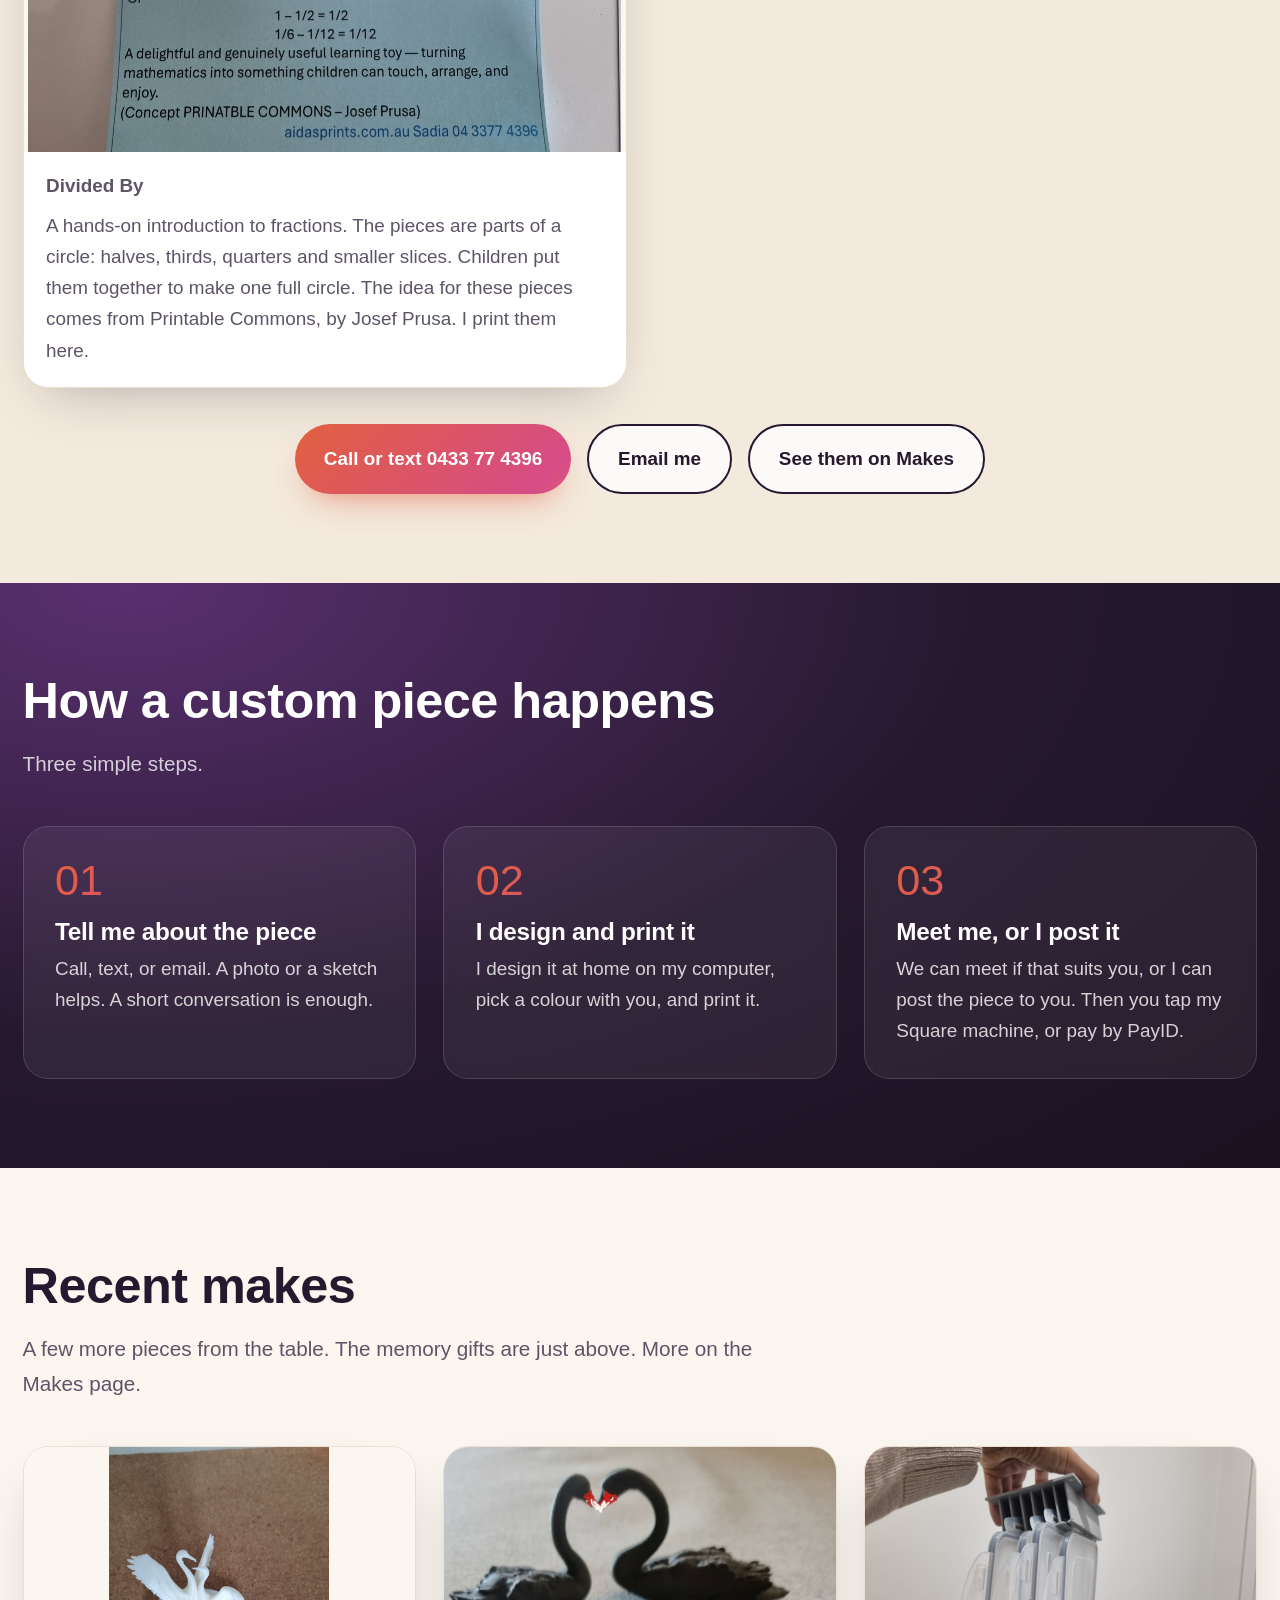
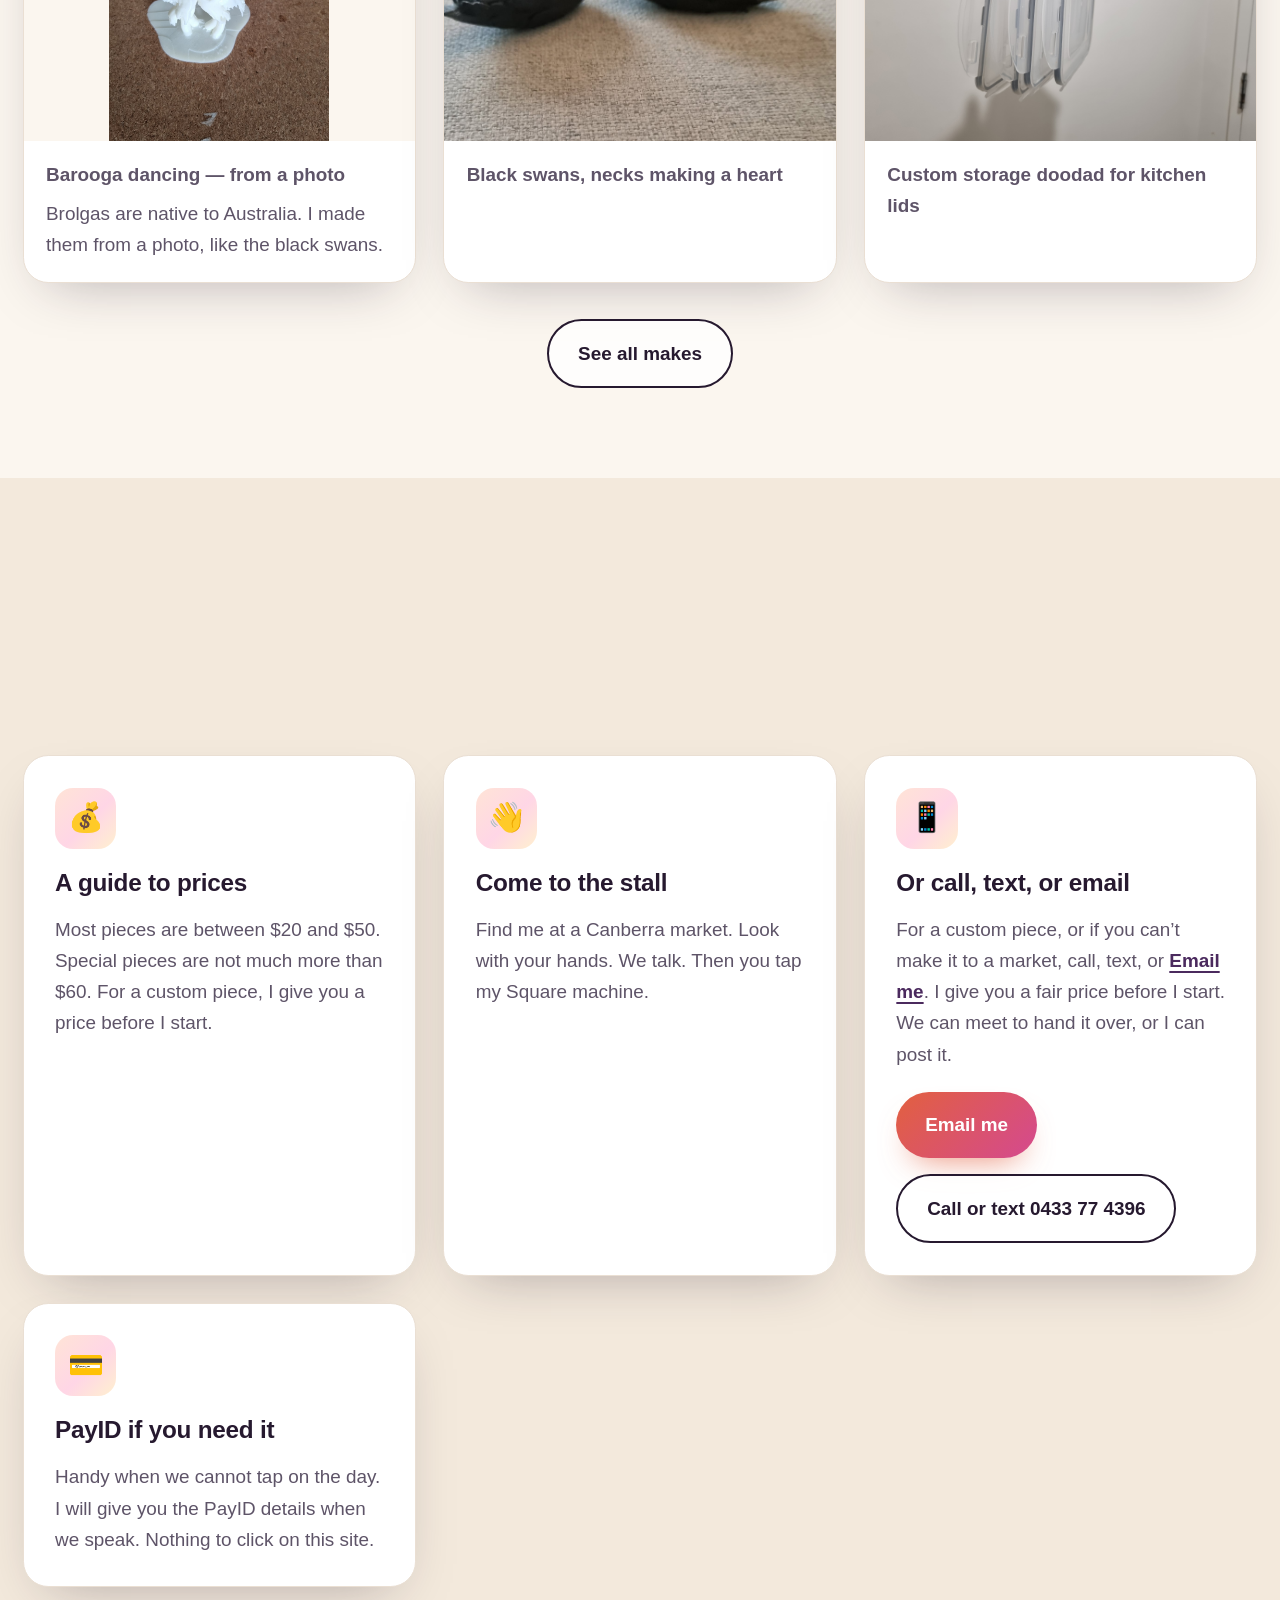
==== commit 98070c8e: "Add a story for the first Old Bus Depot market day." ====
--- a/index.html
+++ b/index.html
@@ -28,6 +28,7 @@
           <a href="about.html">About</a>
           <a href="#games">Games</a>
           <a href="#markets">Markets</a>
+          <a href="stories.html">Stories</a>
           <a href="#order">Order</a>
           <a href="#contact">Contact</a>
         </nav>
@@ -59,7 +60,8 @@
             <a class="button button-quiet" href="#make">For shops and cafes</a>
           </p>
           <p class="hero-note">
-            This Sunday I am at the Old Bus Depot Markets. Come and meet me.
+            My first stall was at the Old Bus Depot Markets.
+            <a href="stories.html#old-bus-depot">Read about the day.</a>
           </p>
         </div>
       </section>
@@ -67,16 +69,24 @@
       <section id="markets">
         <div class="wrap">
           <article class="market-highlight reveal">
-            <p class="market-kicker">This Sunday · come and meet me</p>
+            <p class="market-kicker">A market day</p>
             <h2><span class="gradient-text">Old Bus Depot Markets</span></h2>
-            <p class="market-when">Sunday 27 September · 9:30am – 2:30pm</p>
+            <p class="market-when">Sunday 27 September 2026</p>
             <p class="market-where">
               21 Wentworth Avenue, Kingston ACT 2604
             </p>
             <p>
-              I have a stall. Come and say hello. Look with your hands. Call or
-              text if you want to find me:
-              <a href="tel:+61433774396">0433 77 4396</a>
+              That was my first stall there. No other market day is planned
+              yet. Find me on Facebook as Sadia Akber, and on my page Aidas
+              Prints. On Instagram I am
+              <a href="https://www.instagram.com/aidas.zair/">aidas.zair</a>,
+              <a href="https://www.instagram.com/aidasprints1055/">aidasprints1055</a>,
+              and
+              <a href="https://www.instagram.com/sadia.akber1/">Sadia.Akber1</a>.
+              I also visit cafes in person.
+            </p>
+            <p class="actions actions-start">
+              <a class="button" href="stories.html#old-bus-depot">Read the story</a>
             </p>
           </article>
         </div>
@@ -653,9 +663,8 @@
           <div class="reveal">
             <h2>Come and say hello</h2>
             <p class="lead" style="margin: 0 0 1rem">
-              Want this Sunday’s stall, or a print for your shop? Call or text
-              Sadia. I am at 21 Wentworth Avenue, Kingston this Sunday, 9:30am
-              to 2:30pm.
+              Want a print, or to know when I am next at a market? Call or text
+              Sadia.
             </p>
             <a class="phone" href="tel:+61433774396">0433 77 4396</a>
             <p class="fineprint">Aidas Prints · Sole trader · ABN 43 568 151 482</p>
--- a/styles.css
+++ b/styles.css
@@ -428,6 +428,45 @@
   font-weight: 700;
 }
 
+.actions-start {
+  justify-content: flex-start;
+  margin-top: 1.25rem;
+}
+
+.story-when {
+  margin: 0 0 1.25rem;
+  font-size: 1.15rem;
+  font-weight: 700;
+  color: var(--plum);
+}
+
+.photo-wait {
+  display: grid;
+  grid-template-columns: repeat(auto-fit, minmax(12rem, 1fr));
+  gap: 1rem;
+  margin: 0 0 1.5rem;
+}
+
+.photo-slot {
+  min-height: 11rem;
+  margin: 0;
+  padding: 1rem;
+  display: flex;
+  flex-direction: column;
+  justify-content: flex-end;
+  background: var(--gradient-soft);
+  border: 2px dashed var(--coral);
+  border-radius: var(--radius);
+}
+
+.photo-slot p {
+  margin: 0;
+}
+
+.photo-slot .fineprint {
+  margin-top: 0.25rem;
+}
+
 .band-dark {
   background: radial-gradient(120% 140% at 10% 0%, #5a3070 0%, var(--ink) 55%, #1b1222 100%);
   color: #fff;
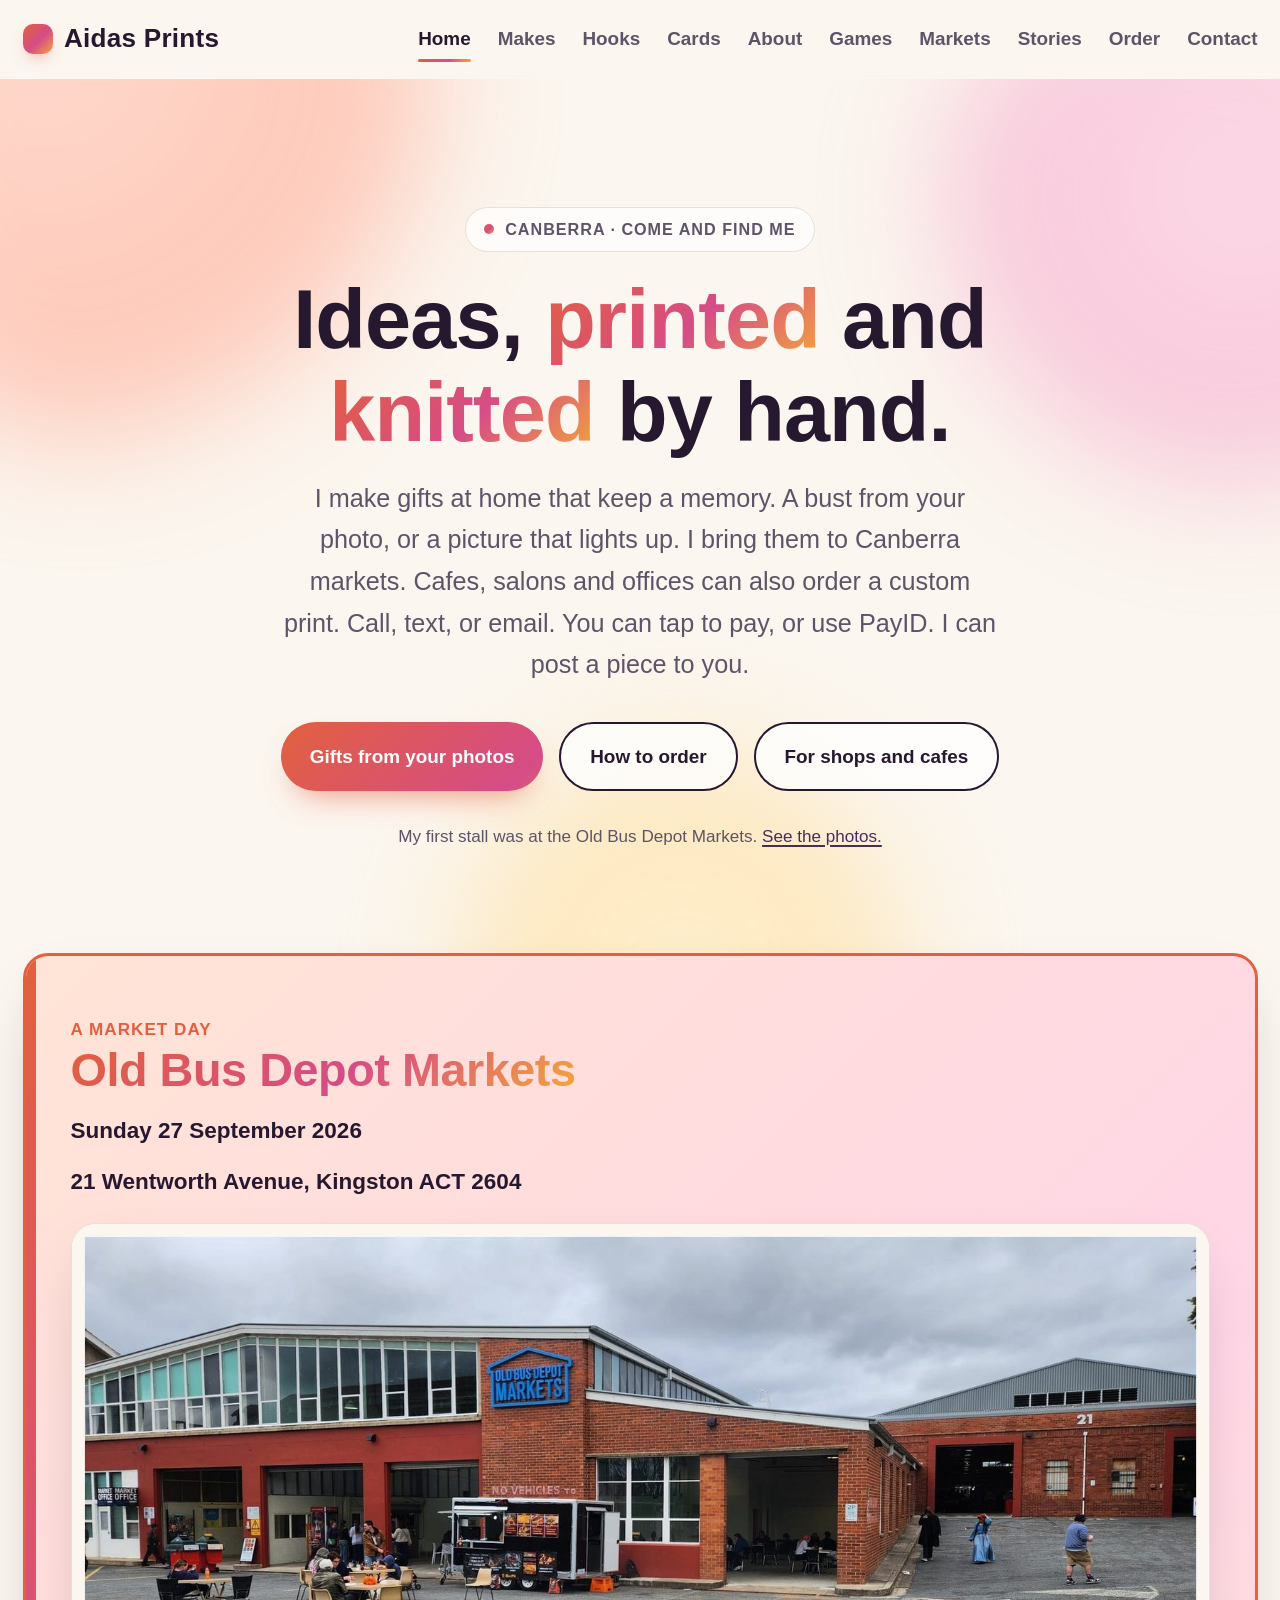
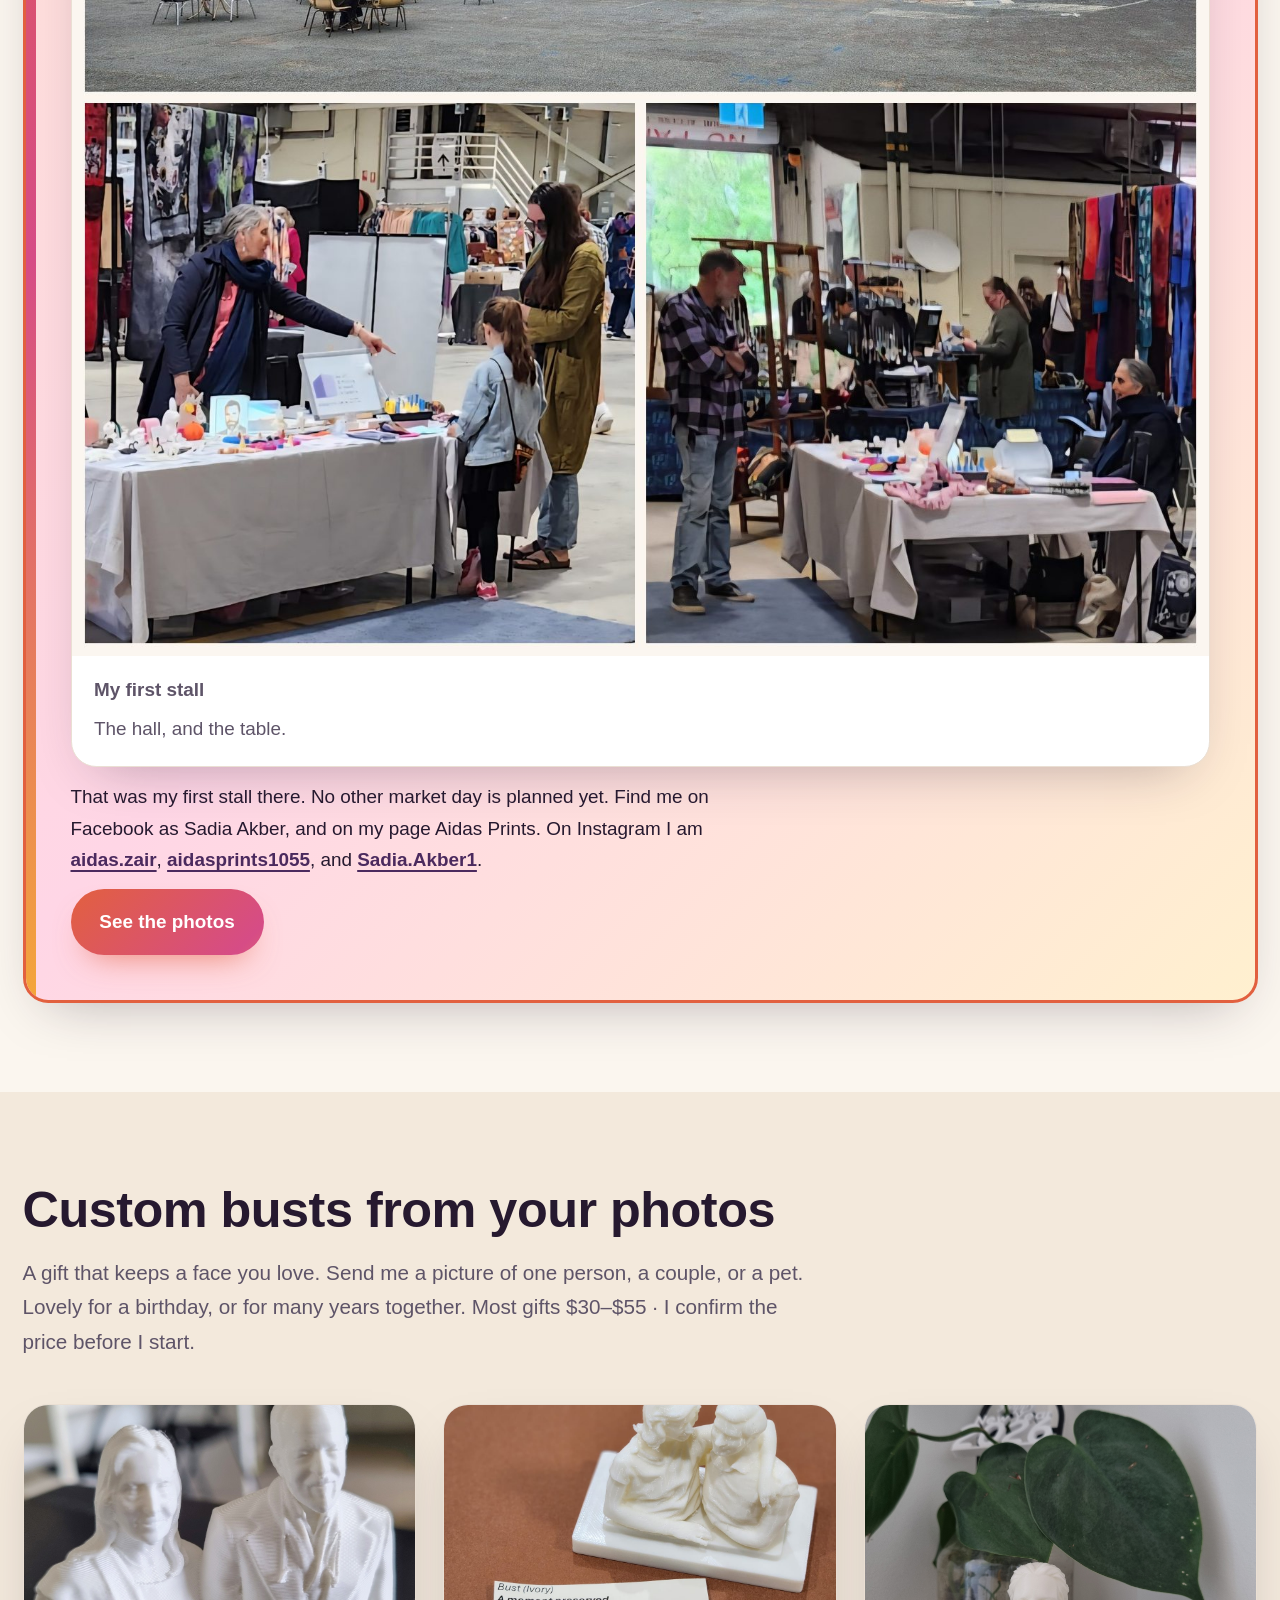
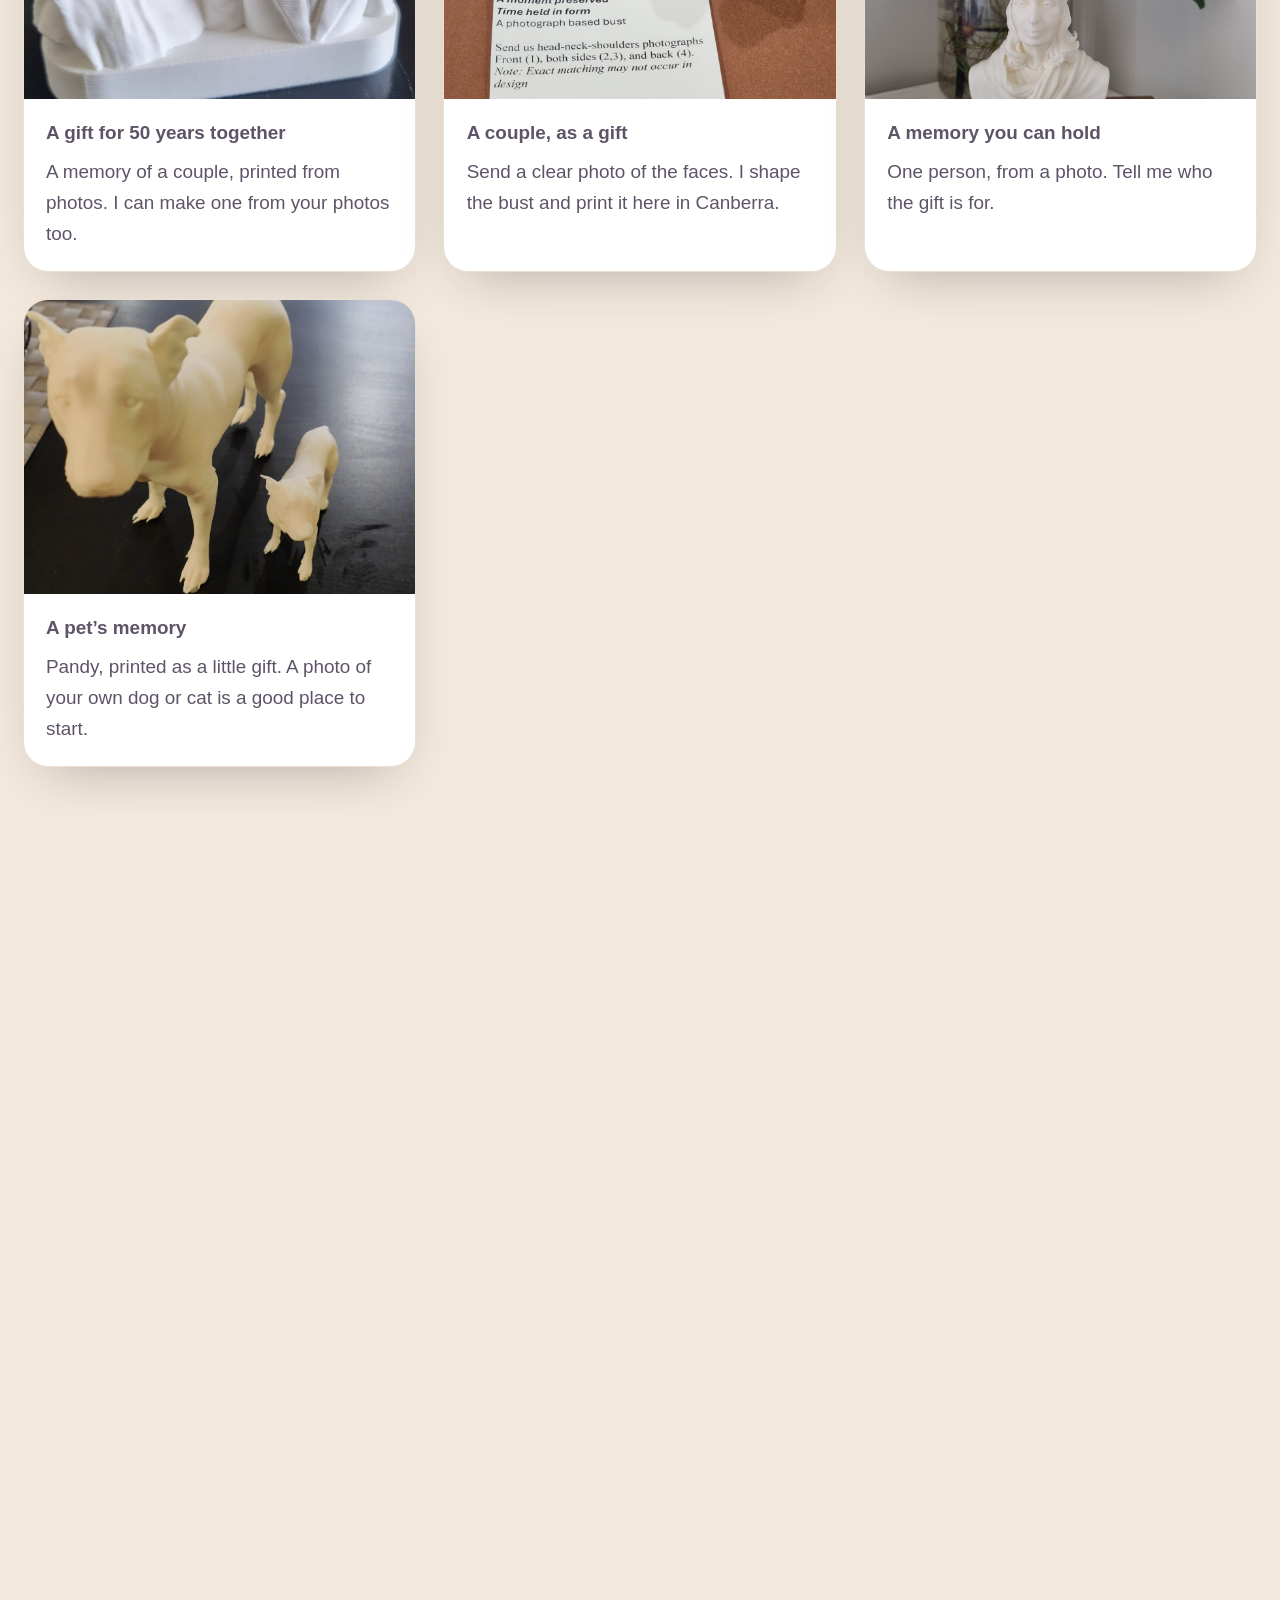
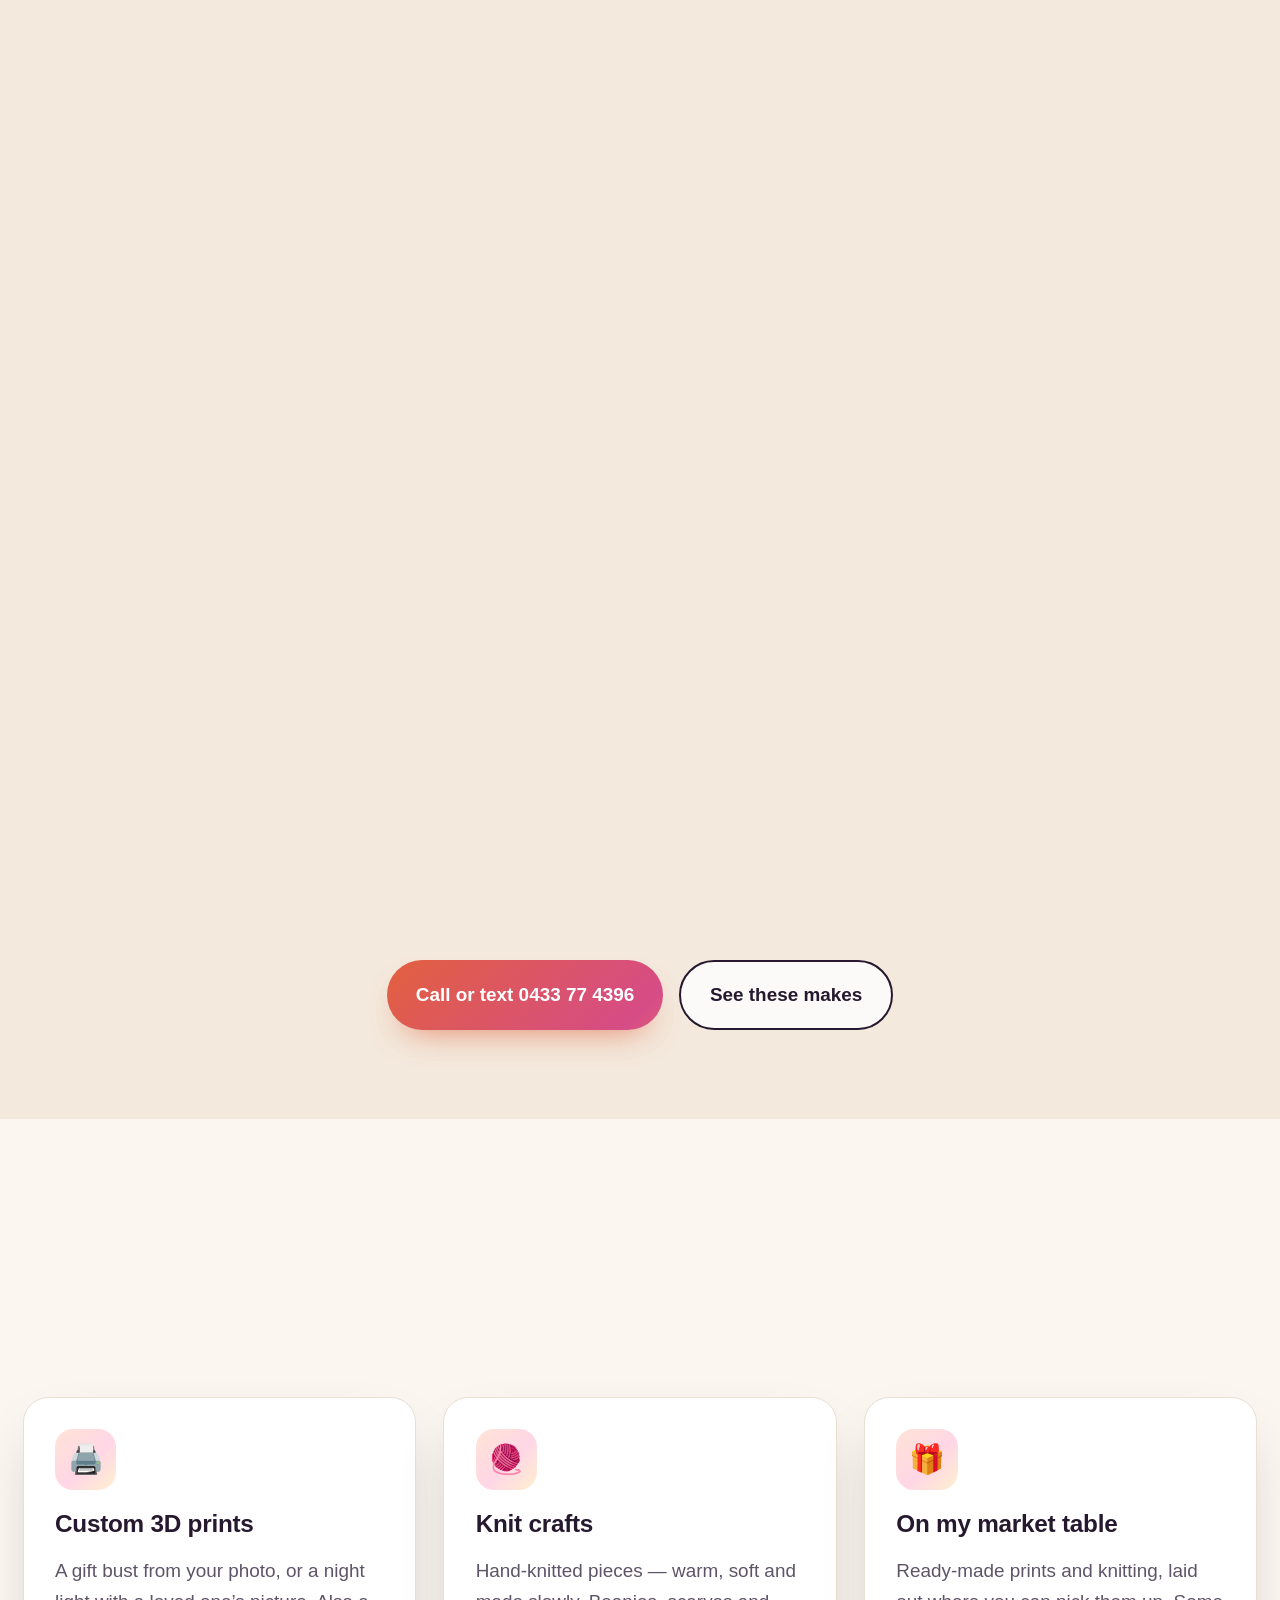
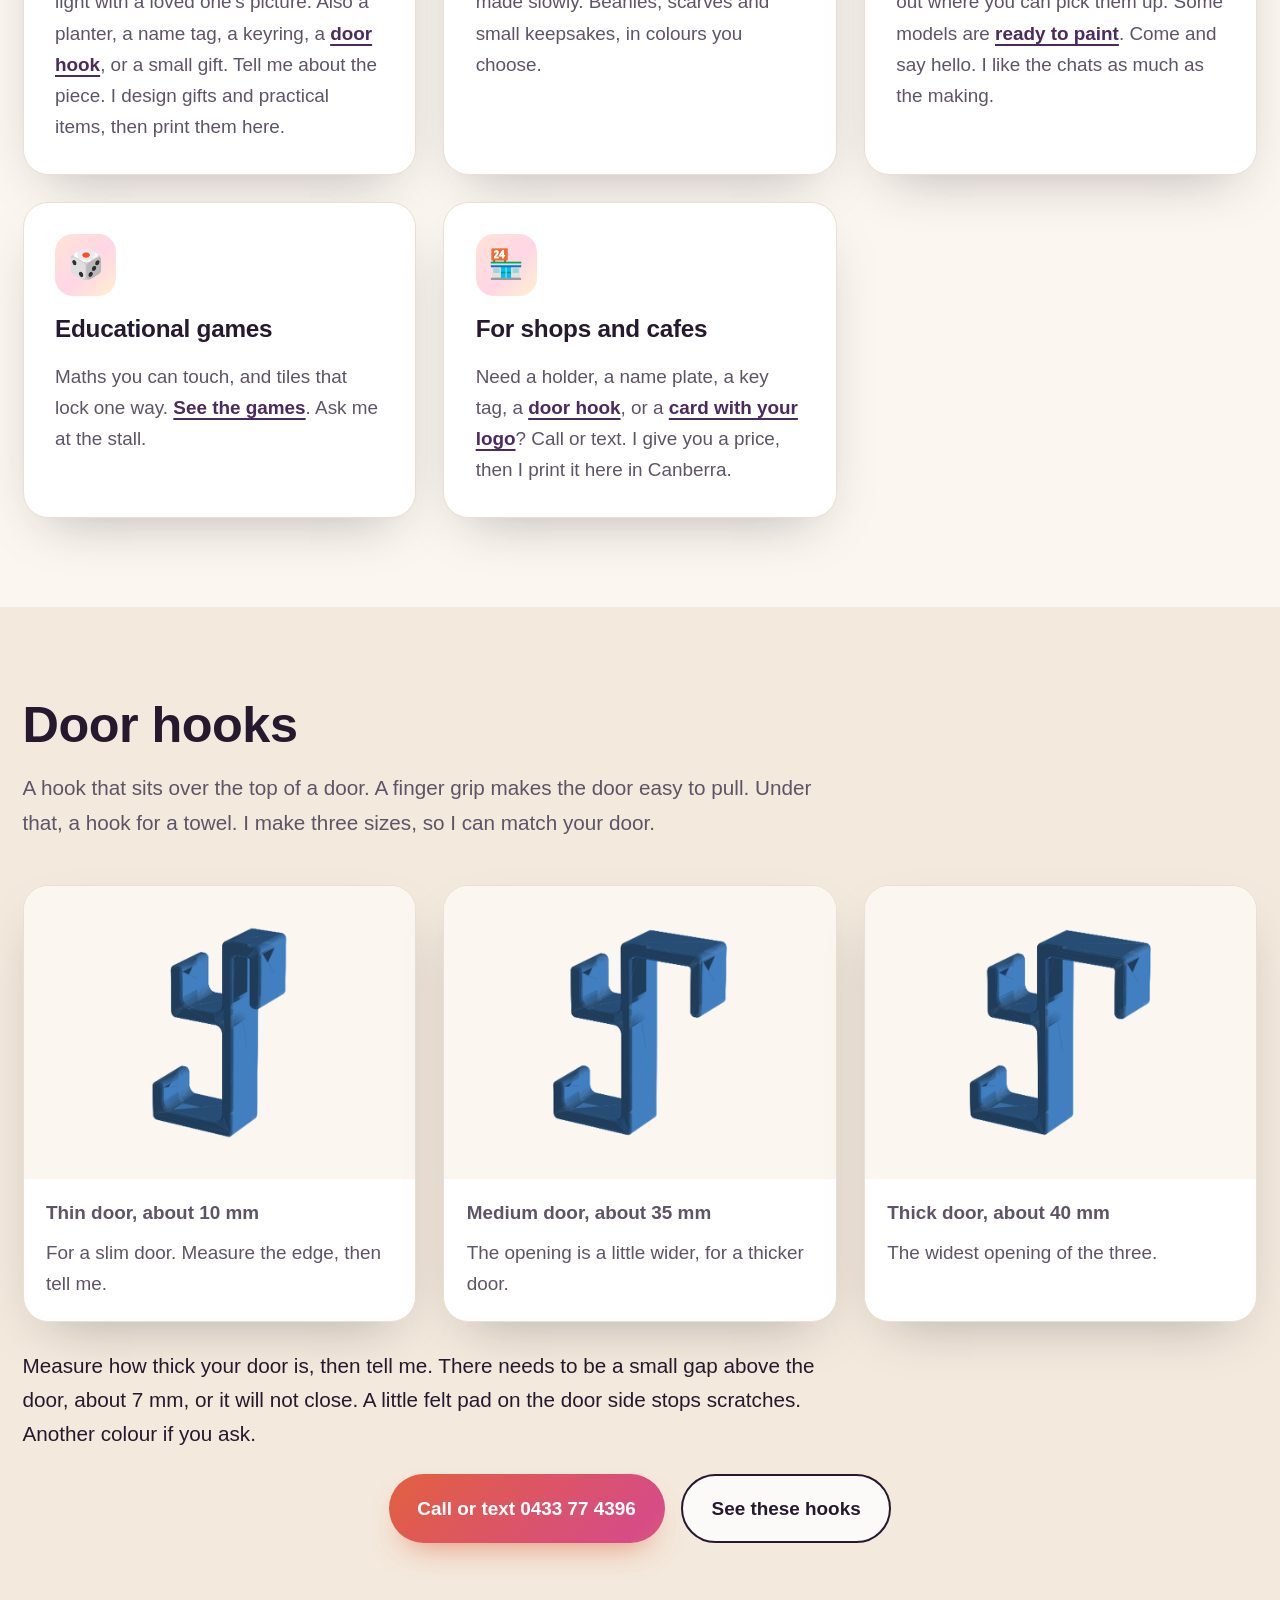
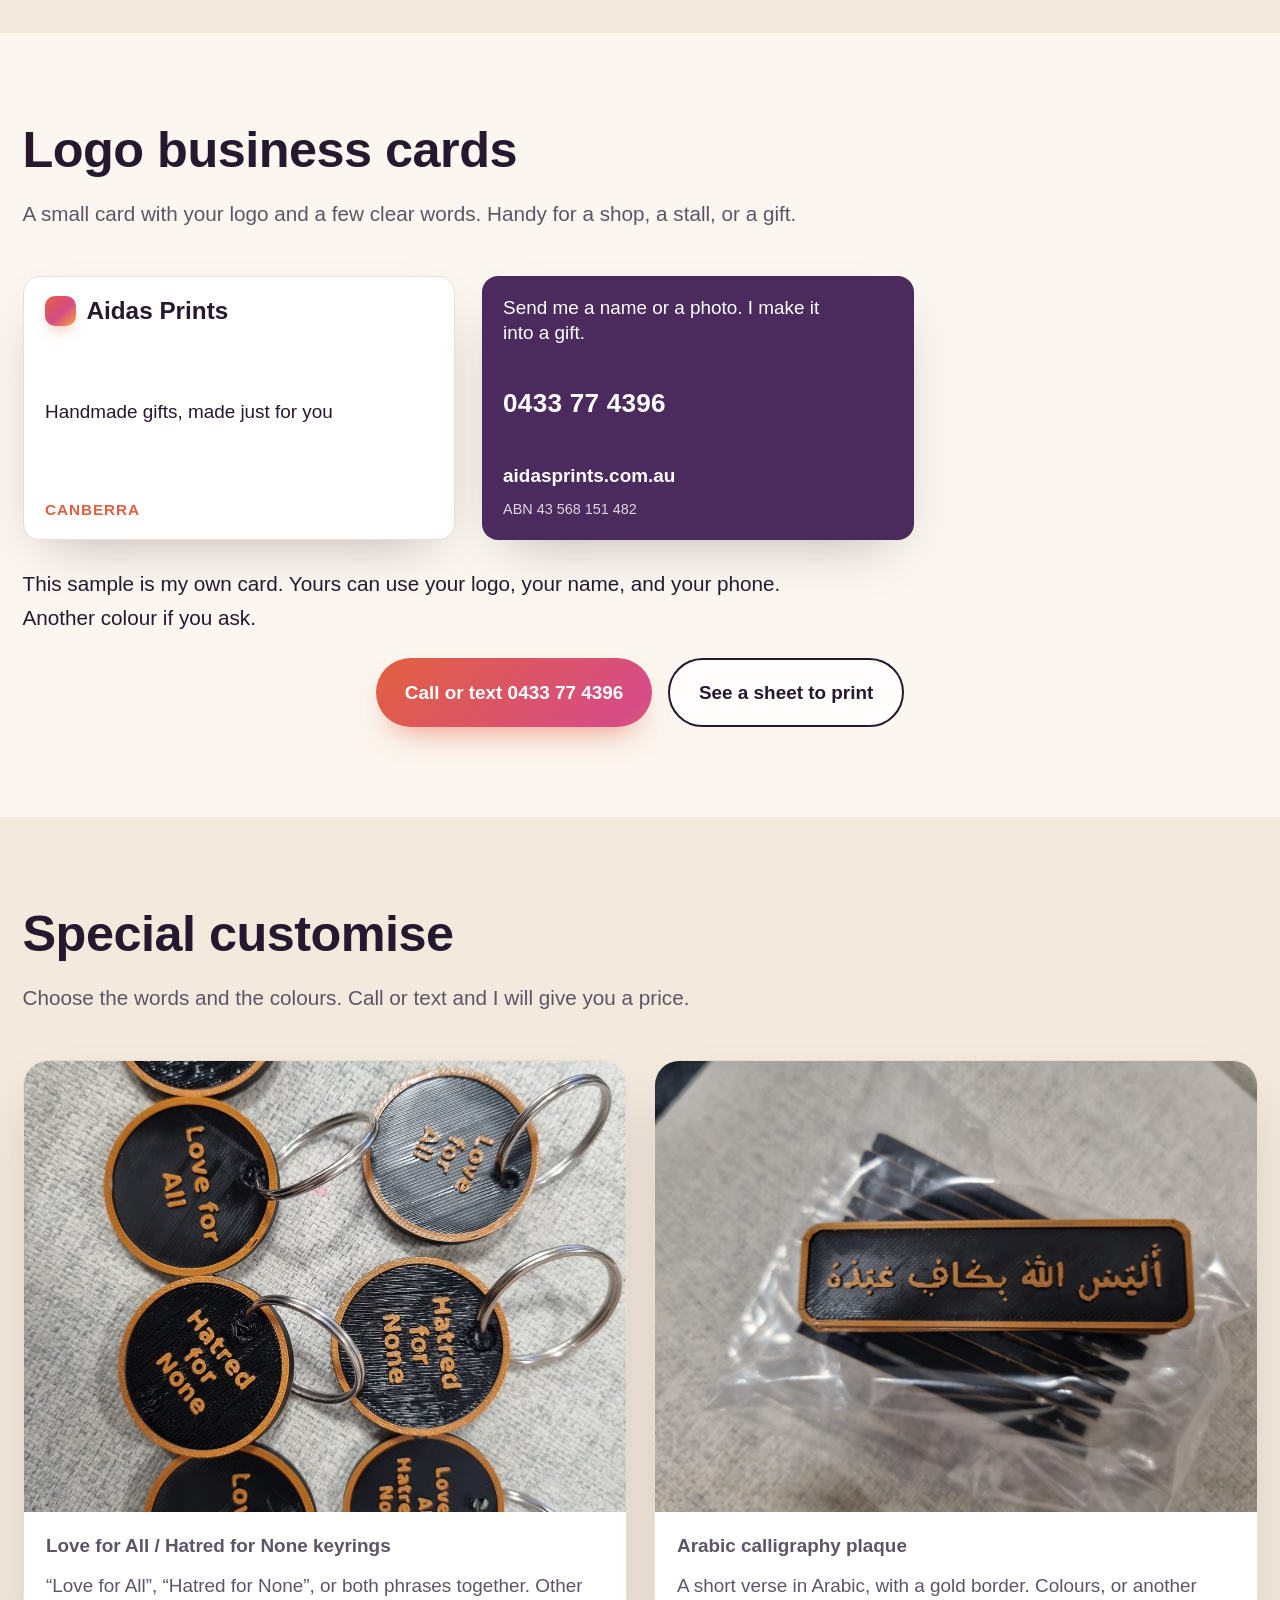
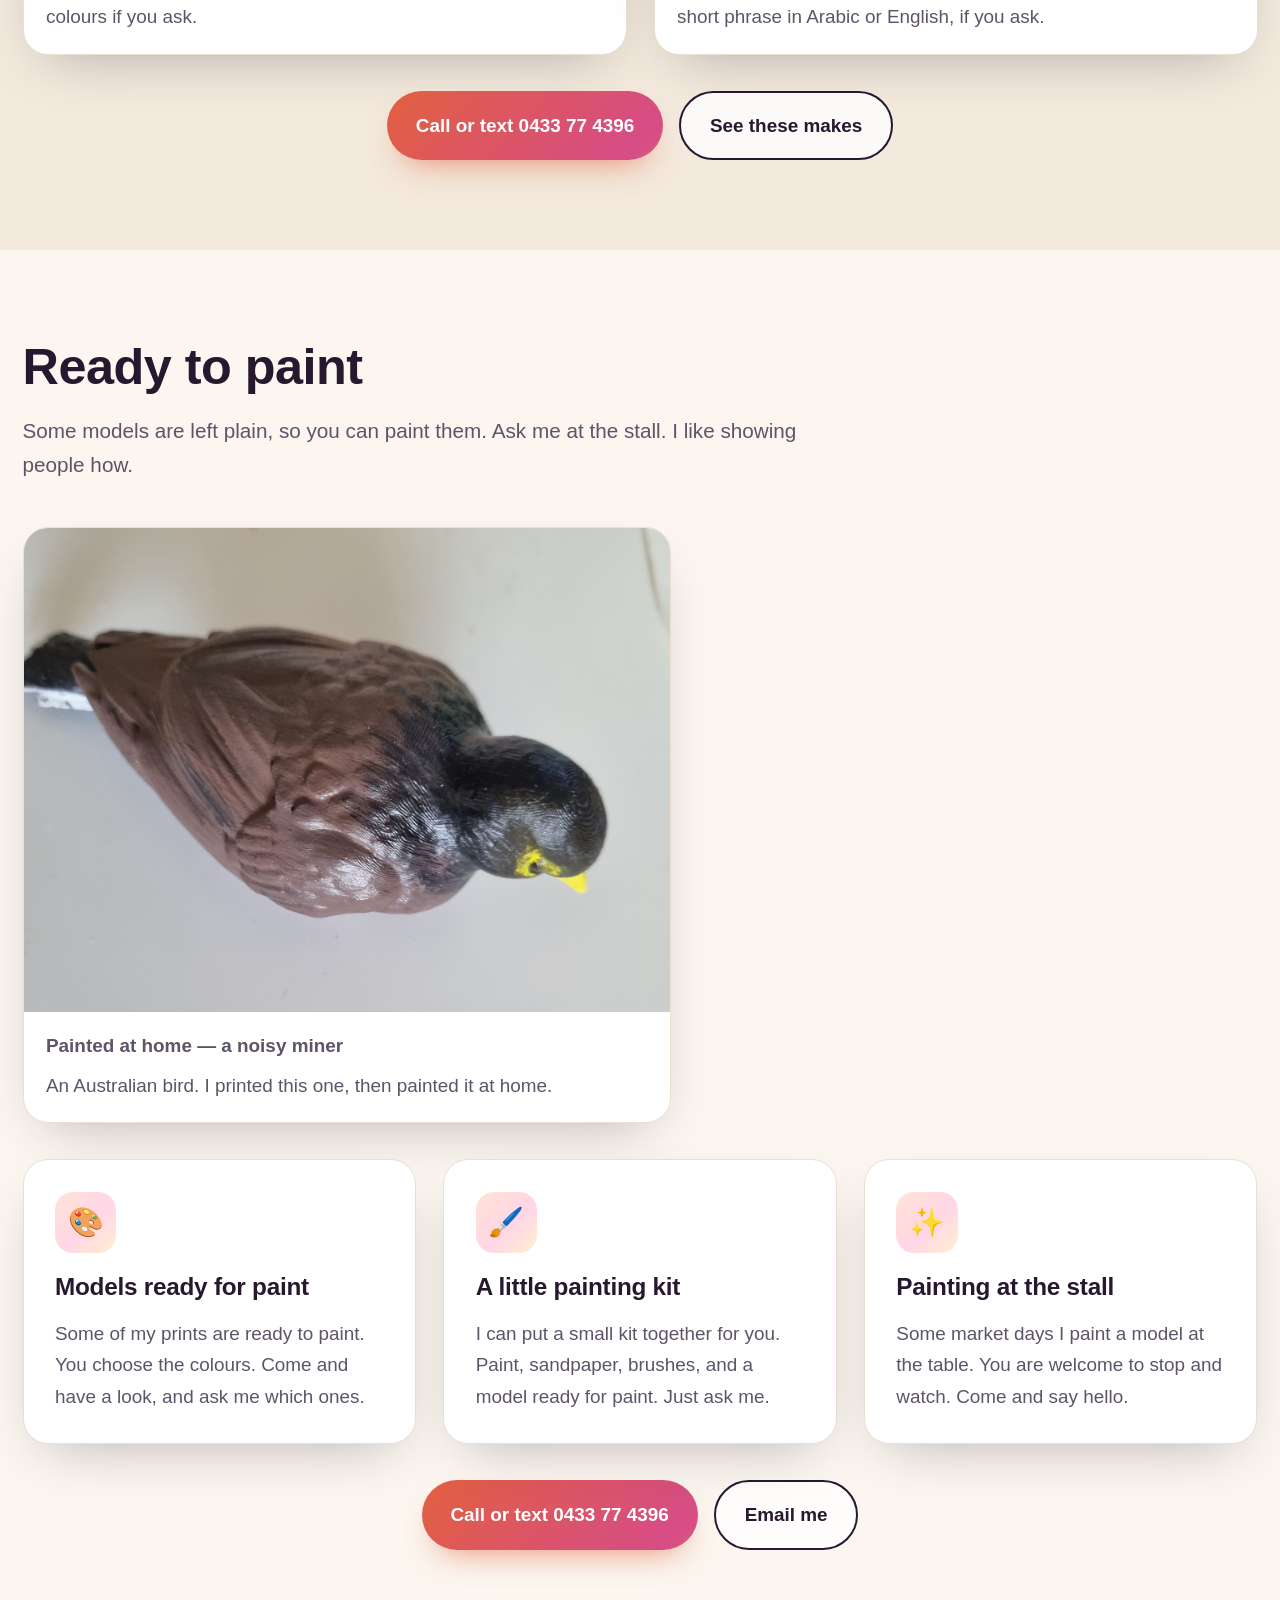
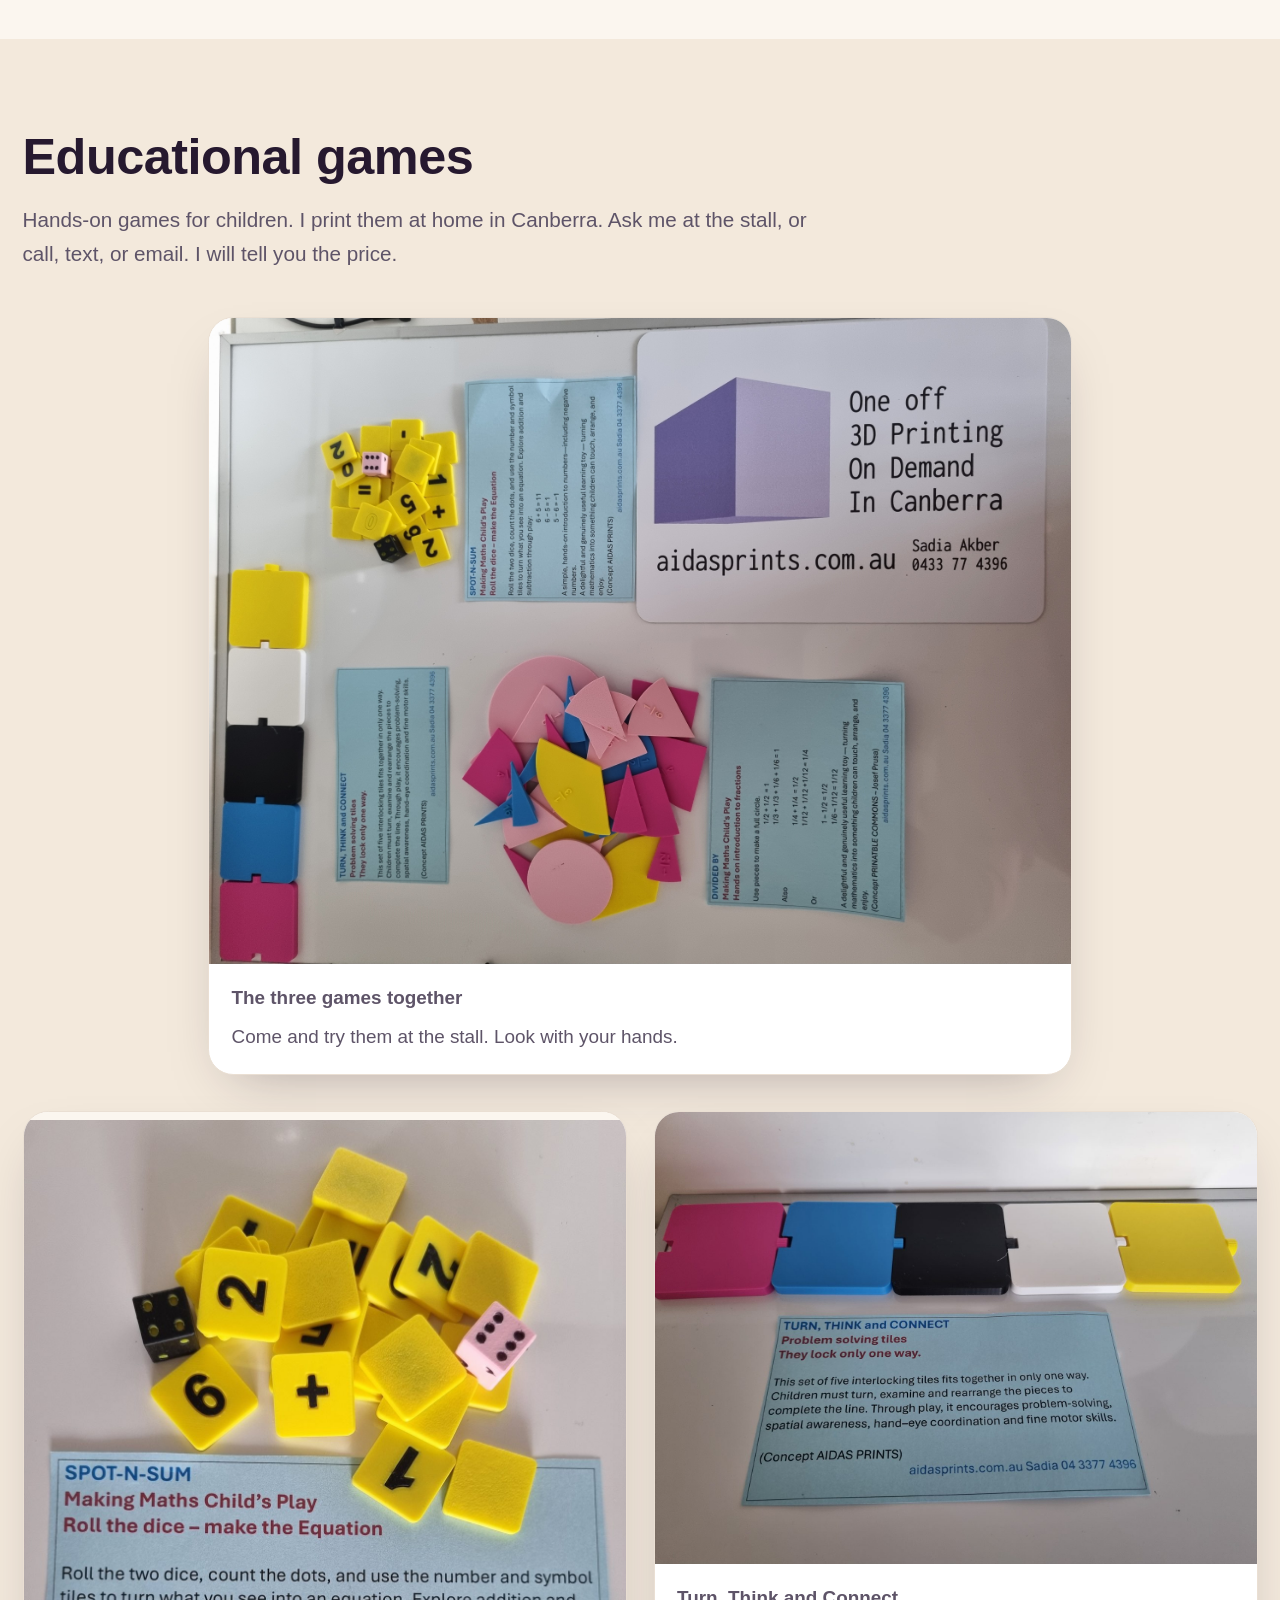
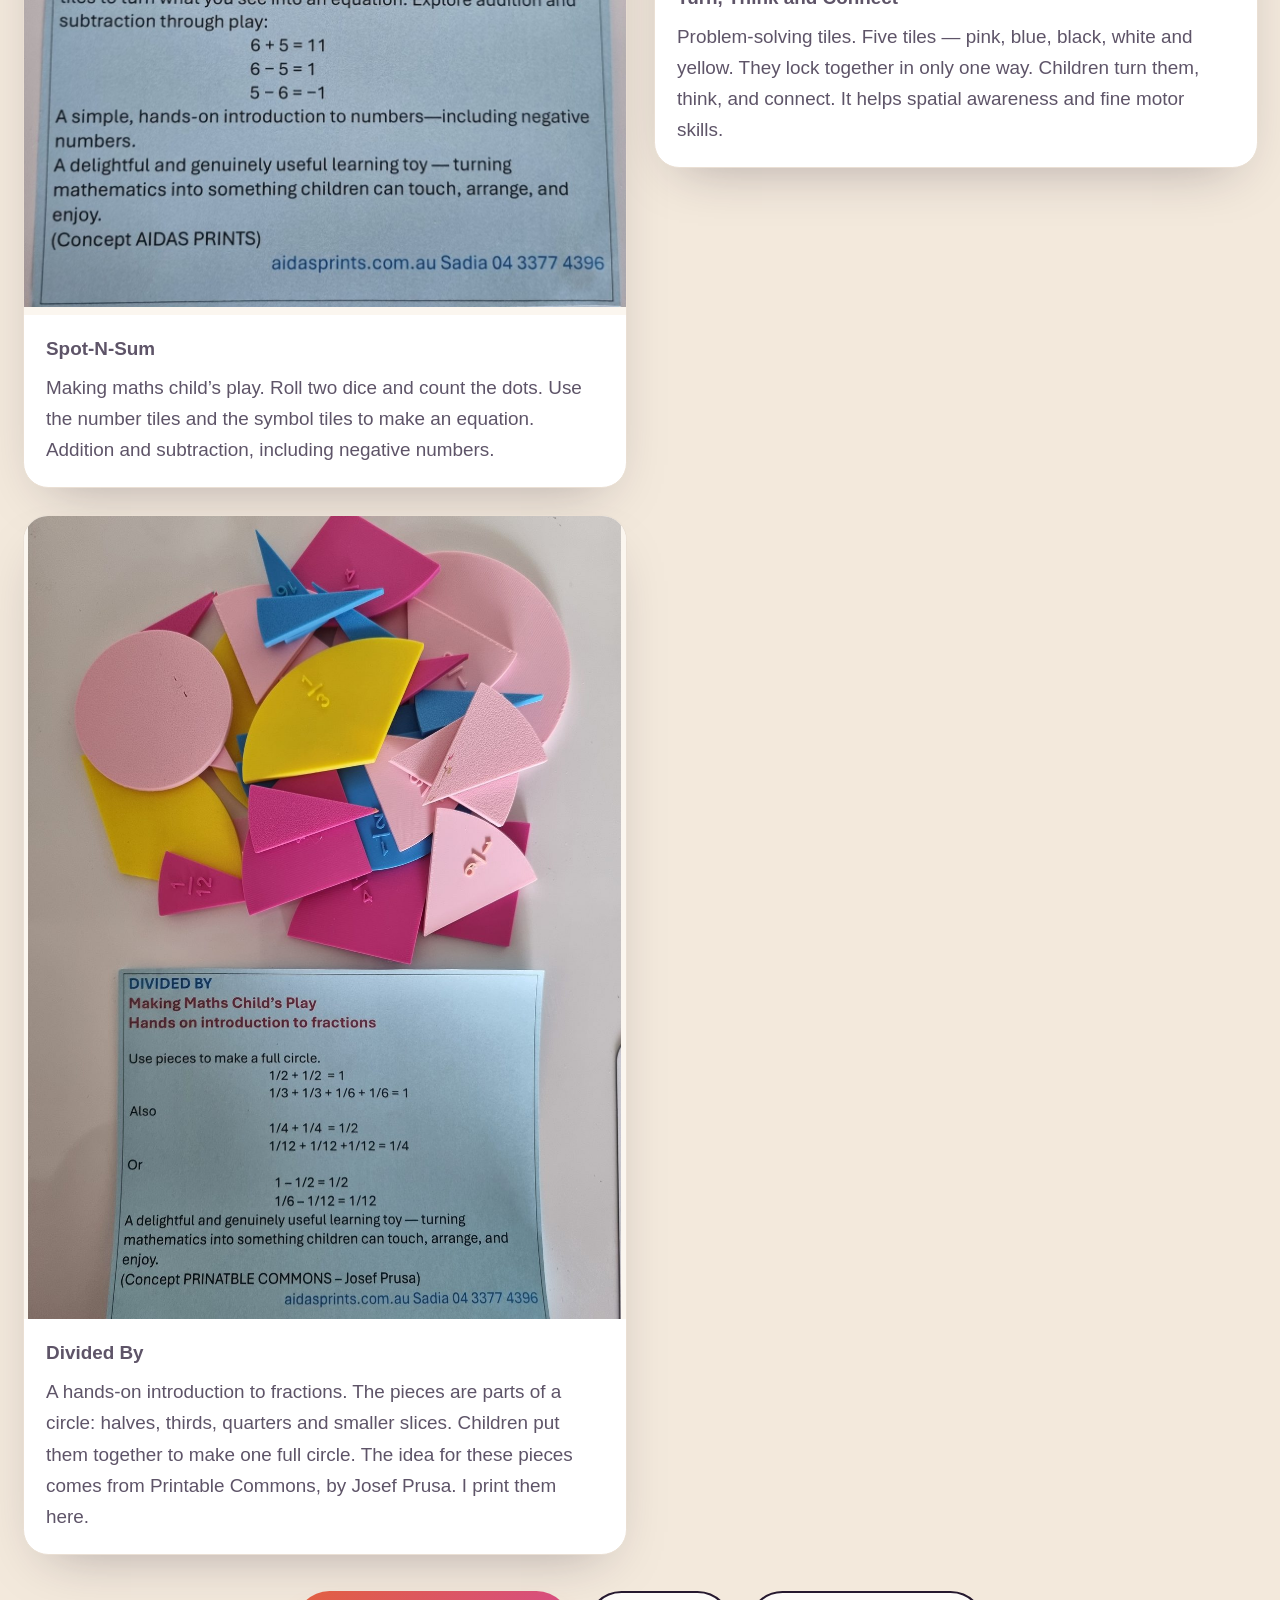
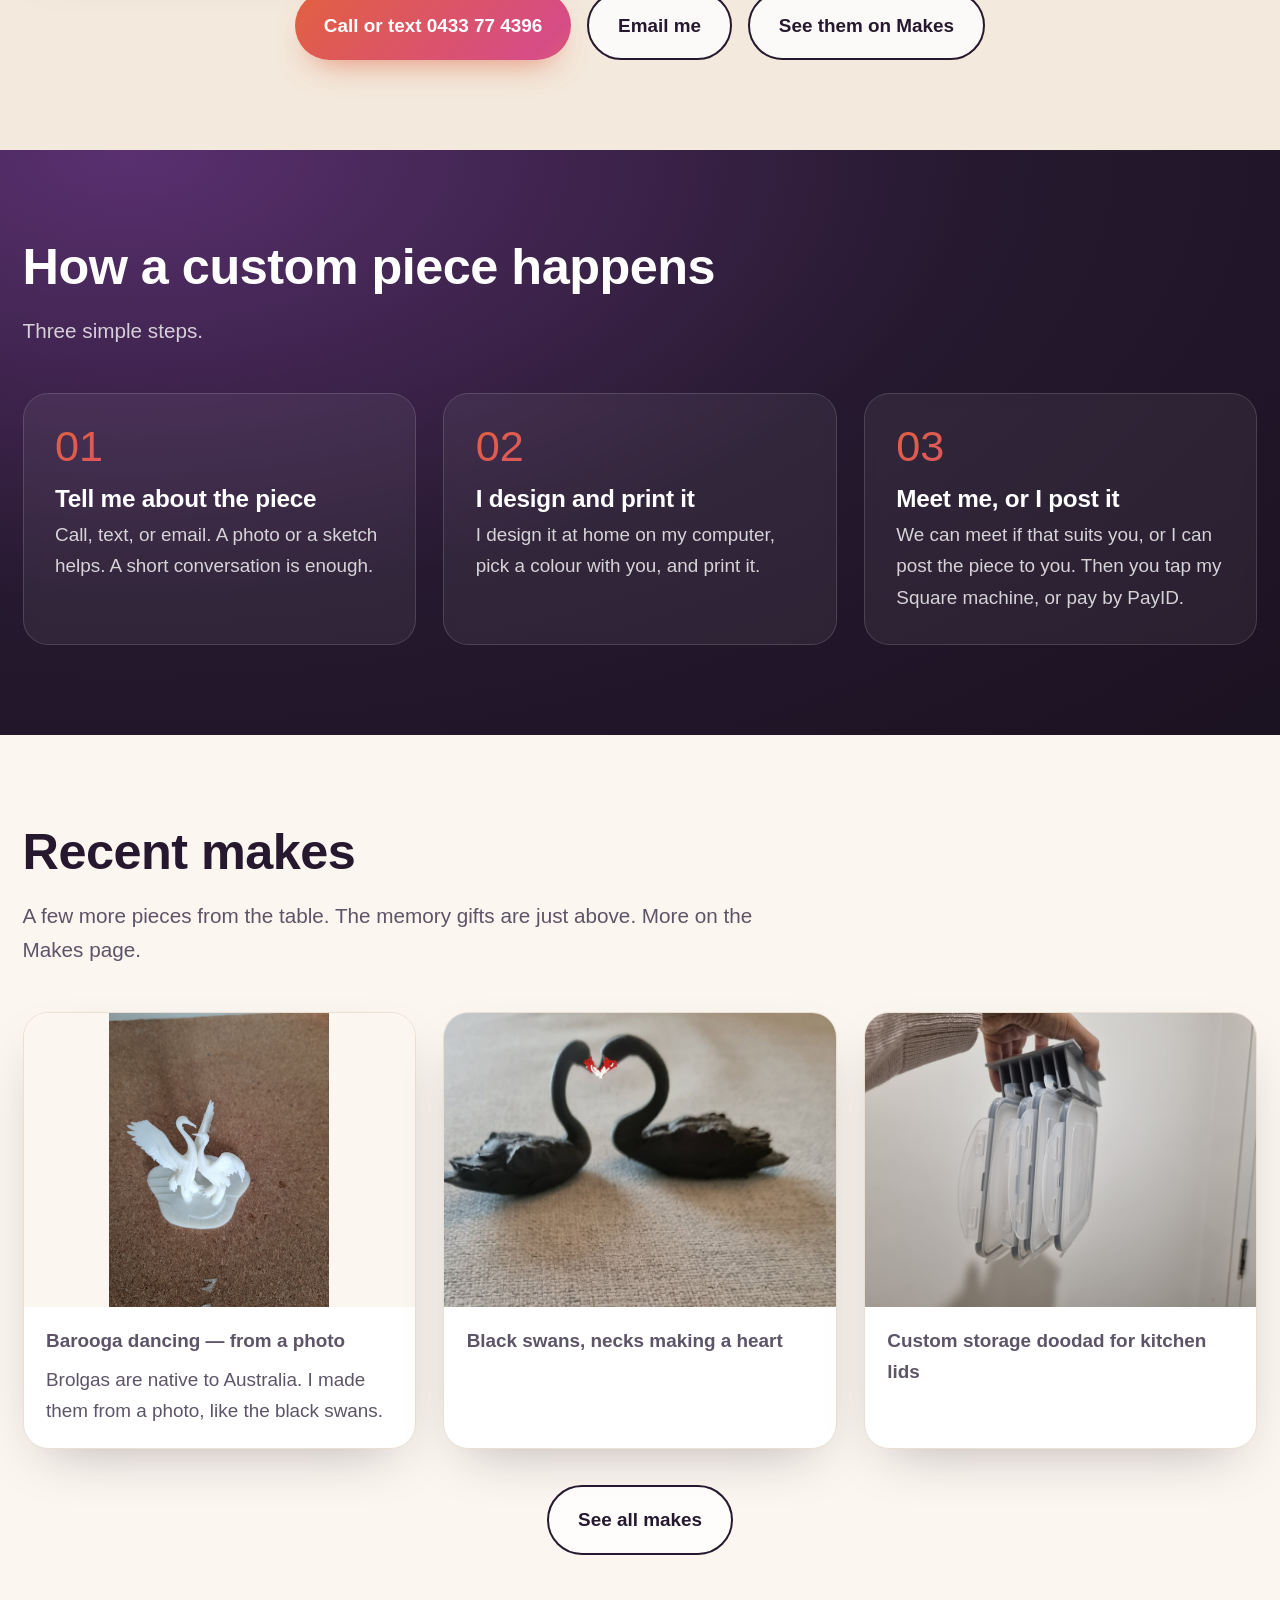
==== commit 867c410e: "Add the Old Bus Depot market photos to the story. Co-authored-by: sadia.akber <sadia.akber@gmail.com" ====
--- a/index.html
+++ b/index.html
@@ -61,7 +61,7 @@
           </p>
           <p class="hero-note">
             My first stall was at the Old Bus Depot Markets.
-            <a href="stories.html#old-bus-depot">Read about the day.</a>
+            <a href="stories.html#old-bus-depot">See the photos.</a>
           </p>
         </div>
       </section>
@@ -75,6 +75,18 @@
             <p class="market-where">
               21 Wentworth Avenue, Kingston ACT 2604
             </p>
+            <figure class="market-collage">
+              <img
+                src="photos/market-day-collage.jpg"
+                width="1600"
+                height="1452"
+                alt="Old Bus Depot Markets in Kingston, and Sadia at her table with printed gifts"
+              />
+              <figcaption>
+                My first stall
+                <p>The hall, and the table.</p>
+              </figcaption>
+            </figure>
             <p>
               That was my first stall there. No other market day is planned
               yet. Find me on Facebook as Sadia Akber, and on my page Aidas
@@ -83,10 +95,9 @@
               <a href="https://www.instagram.com/aidasprints1055/">aidasprints1055</a>,
               and
               <a href="https://www.instagram.com/sadia.akber1/">Sadia.Akber1</a>.
-              I also visit cafes in person.
             </p>
             <p class="actions actions-start">
-              <a class="button" href="stories.html#old-bus-depot">Read the story</a>
+              <a class="button" href="stories.html#old-bus-depot">See the photos</a>
             </p>
           </article>
         </div>
--- a/styles.css
+++ b/styles.css
@@ -638,6 +638,55 @@
   aspect-ratio: 3 / 4;
 }
 
+/* Market photos keep their own shape, so faces and the table are not cut off. */
+.gallery img.whole {
+  aspect-ratio: auto;
+  height: auto;
+}
+
+.gallery.story-photos,
+.gallery.market-photos {
+  margin-top: 1.25rem;
+  align-items: start;
+}
+
+.gallery.market-photos {
+  margin-bottom: 0.25rem;
+}
+
+.market-collage {
+  margin: 1.25rem 0 0.25rem;
+  background: var(--paper);
+  border: 1px solid var(--line);
+  border-radius: var(--radius);
+  overflow: hidden;
+  box-shadow: var(--shadow);
+}
+
+.market-collage img {
+  width: 100%;
+  height: auto;
+  display: block;
+}
+
+.market-collage figcaption {
+  padding: 1rem 1.25rem 1.2rem;
+  color: var(--muted);
+  font-weight: 600;
+}
+
+.market-collage figcaption p {
+  margin: 0.45rem 0 0;
+  font-weight: 400;
+}
+
+@media (min-width: 50rem) {
+  .gallery.story-photos,
+  .gallery.market-photos {
+    grid-template-columns: repeat(2, minmax(0, 1fr));
+  }
+}
+
 .gallery.align-start {
   align-items: start;
 }
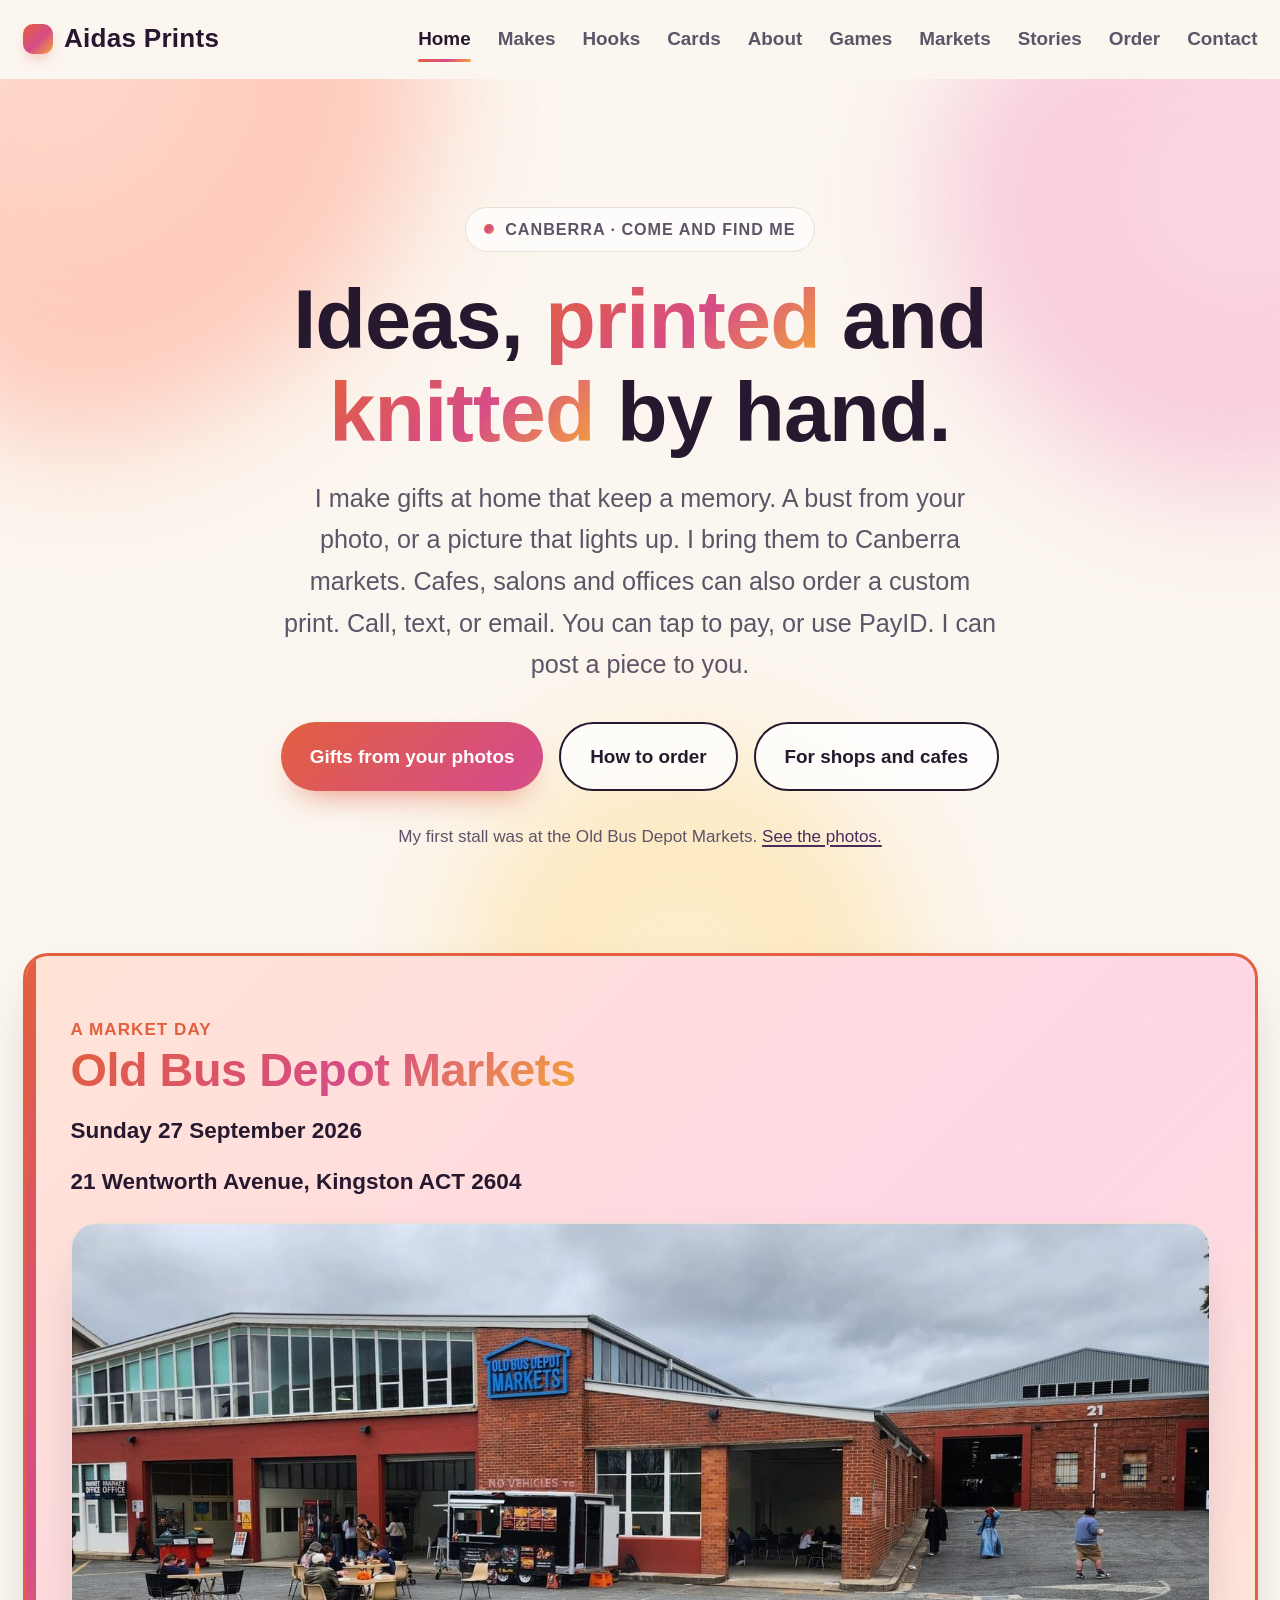
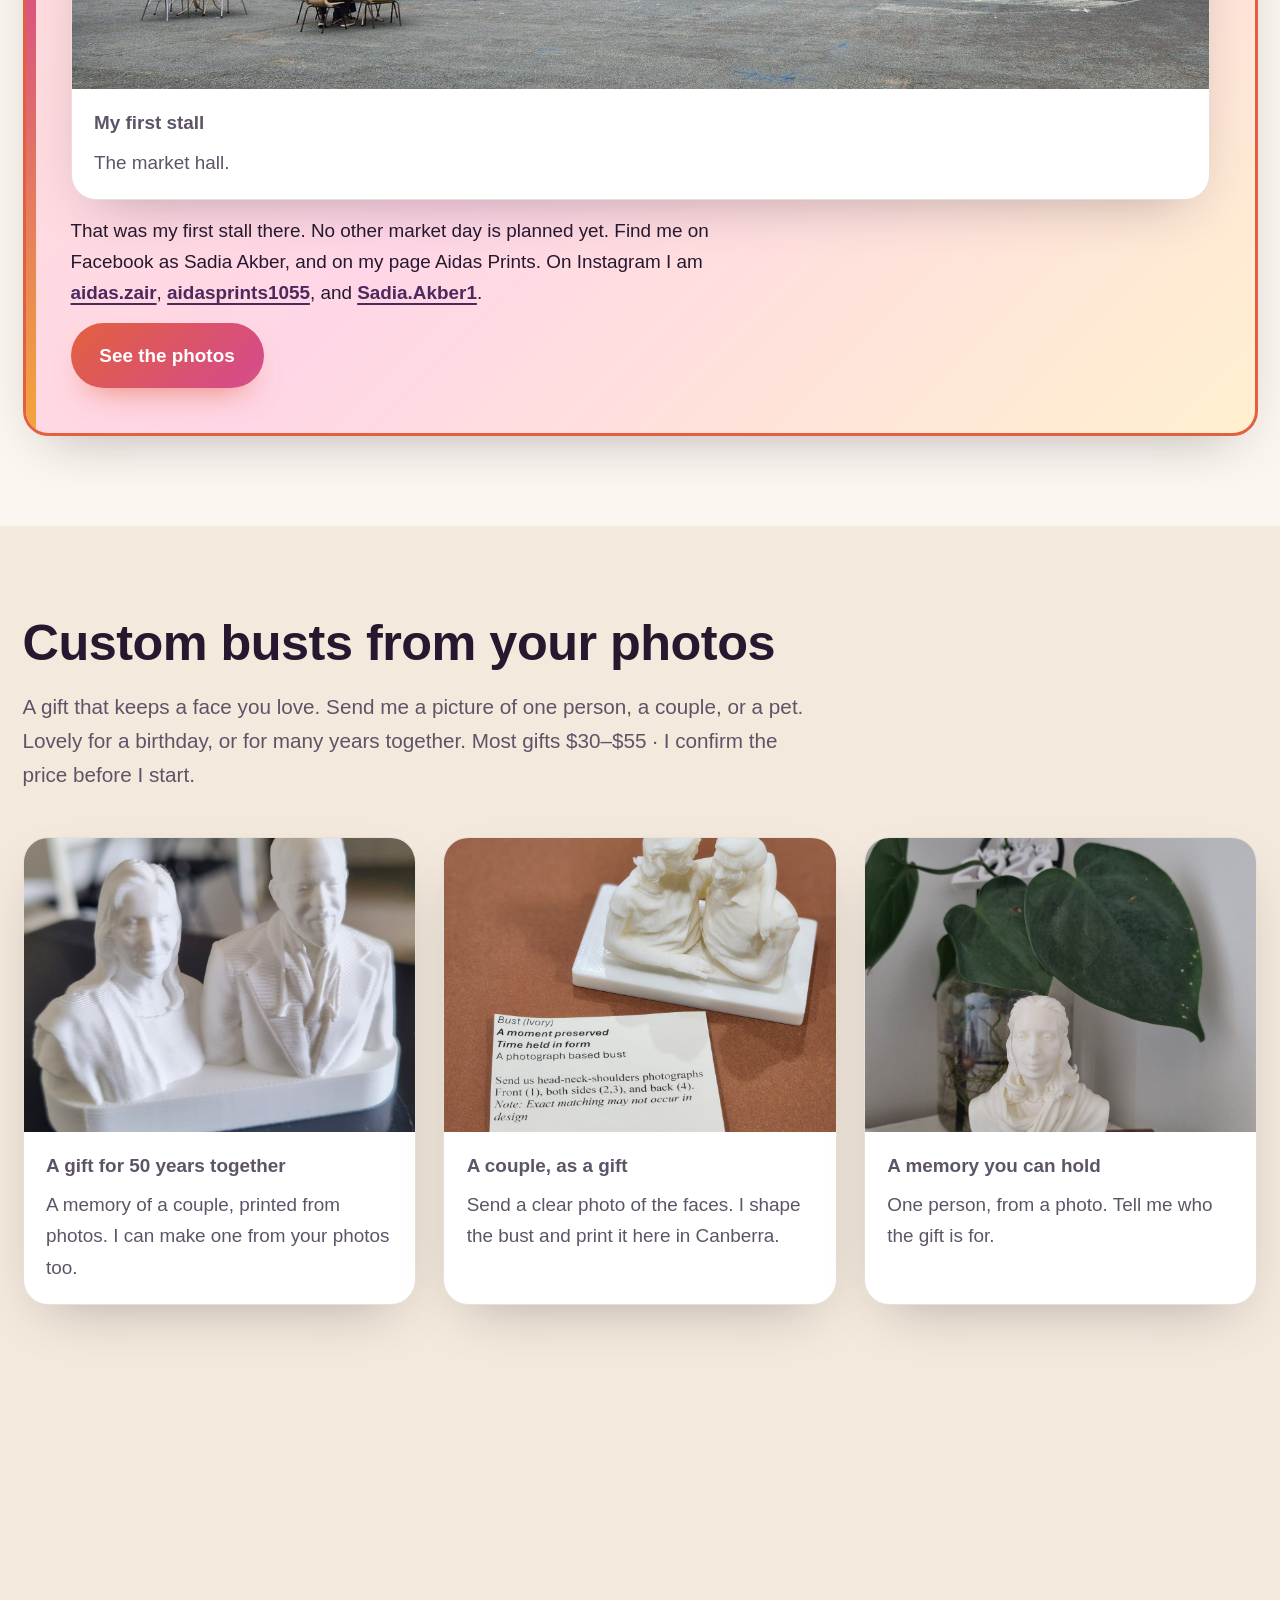
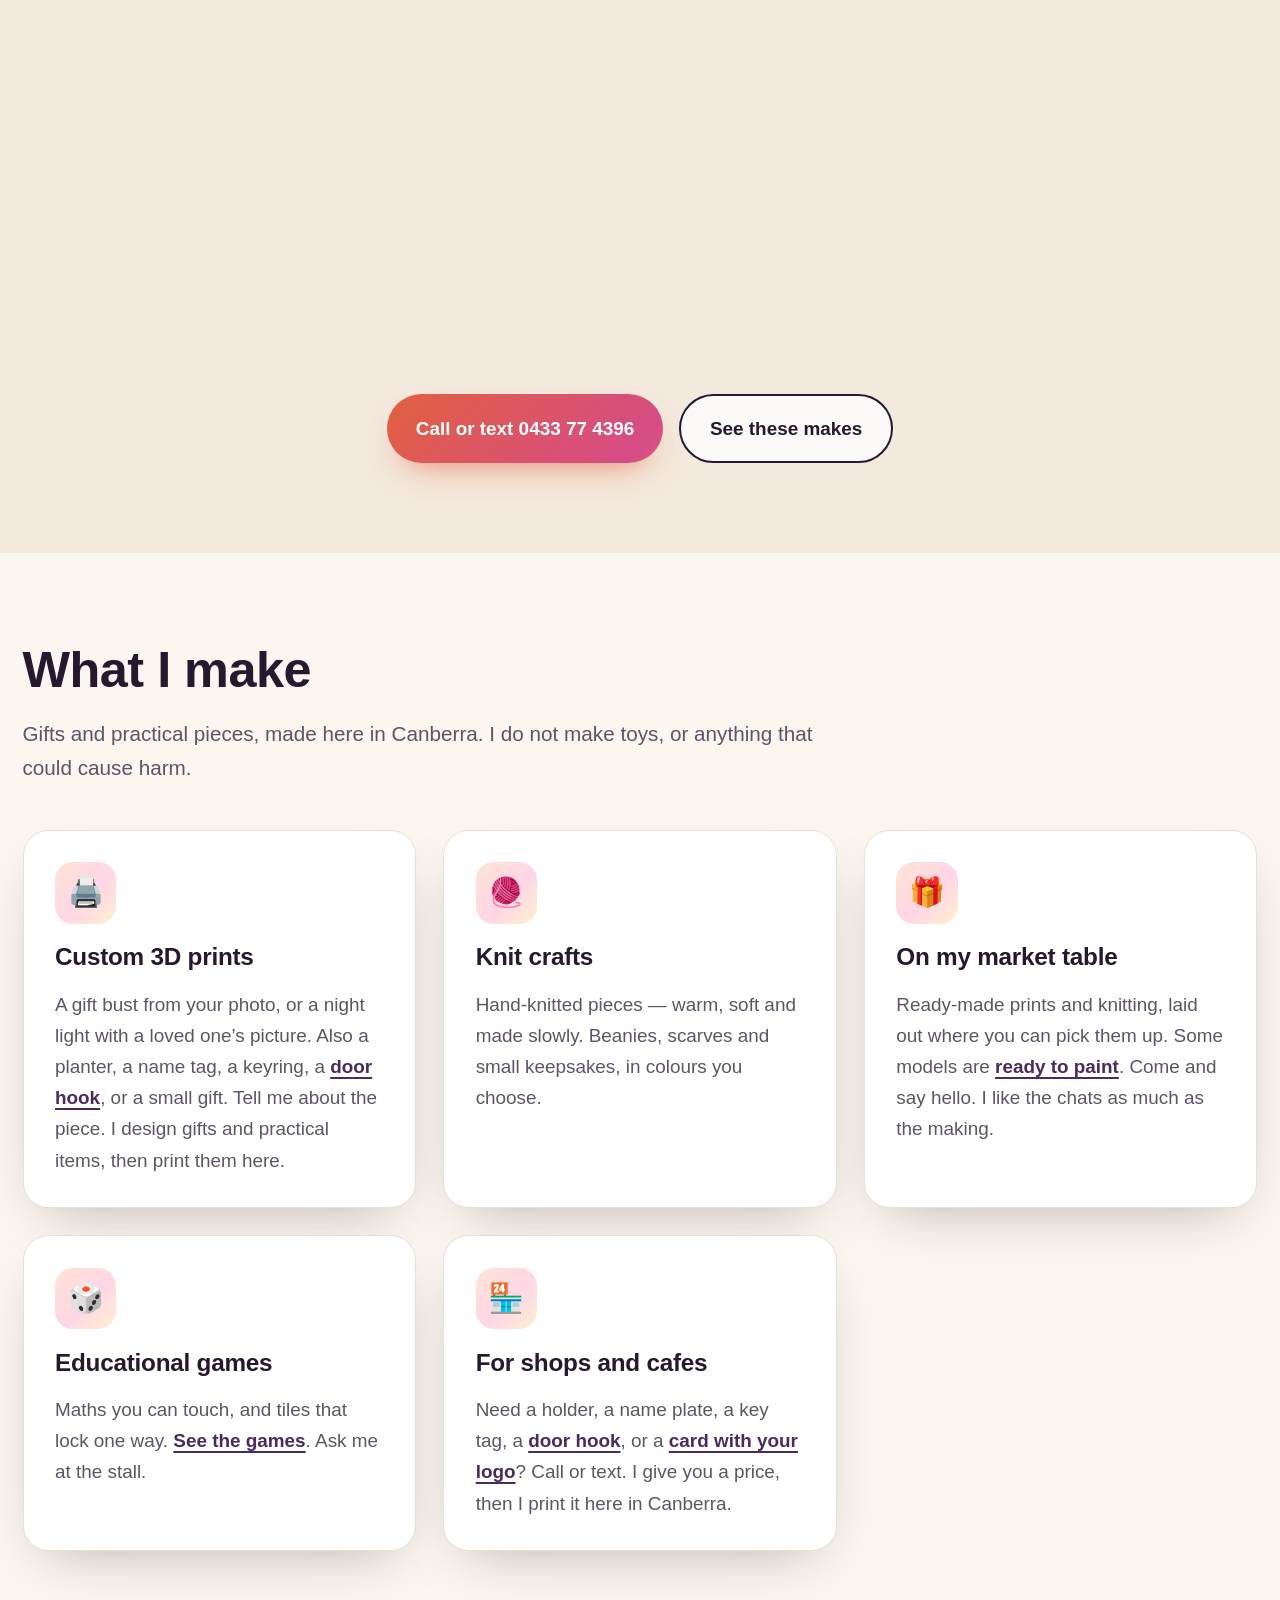
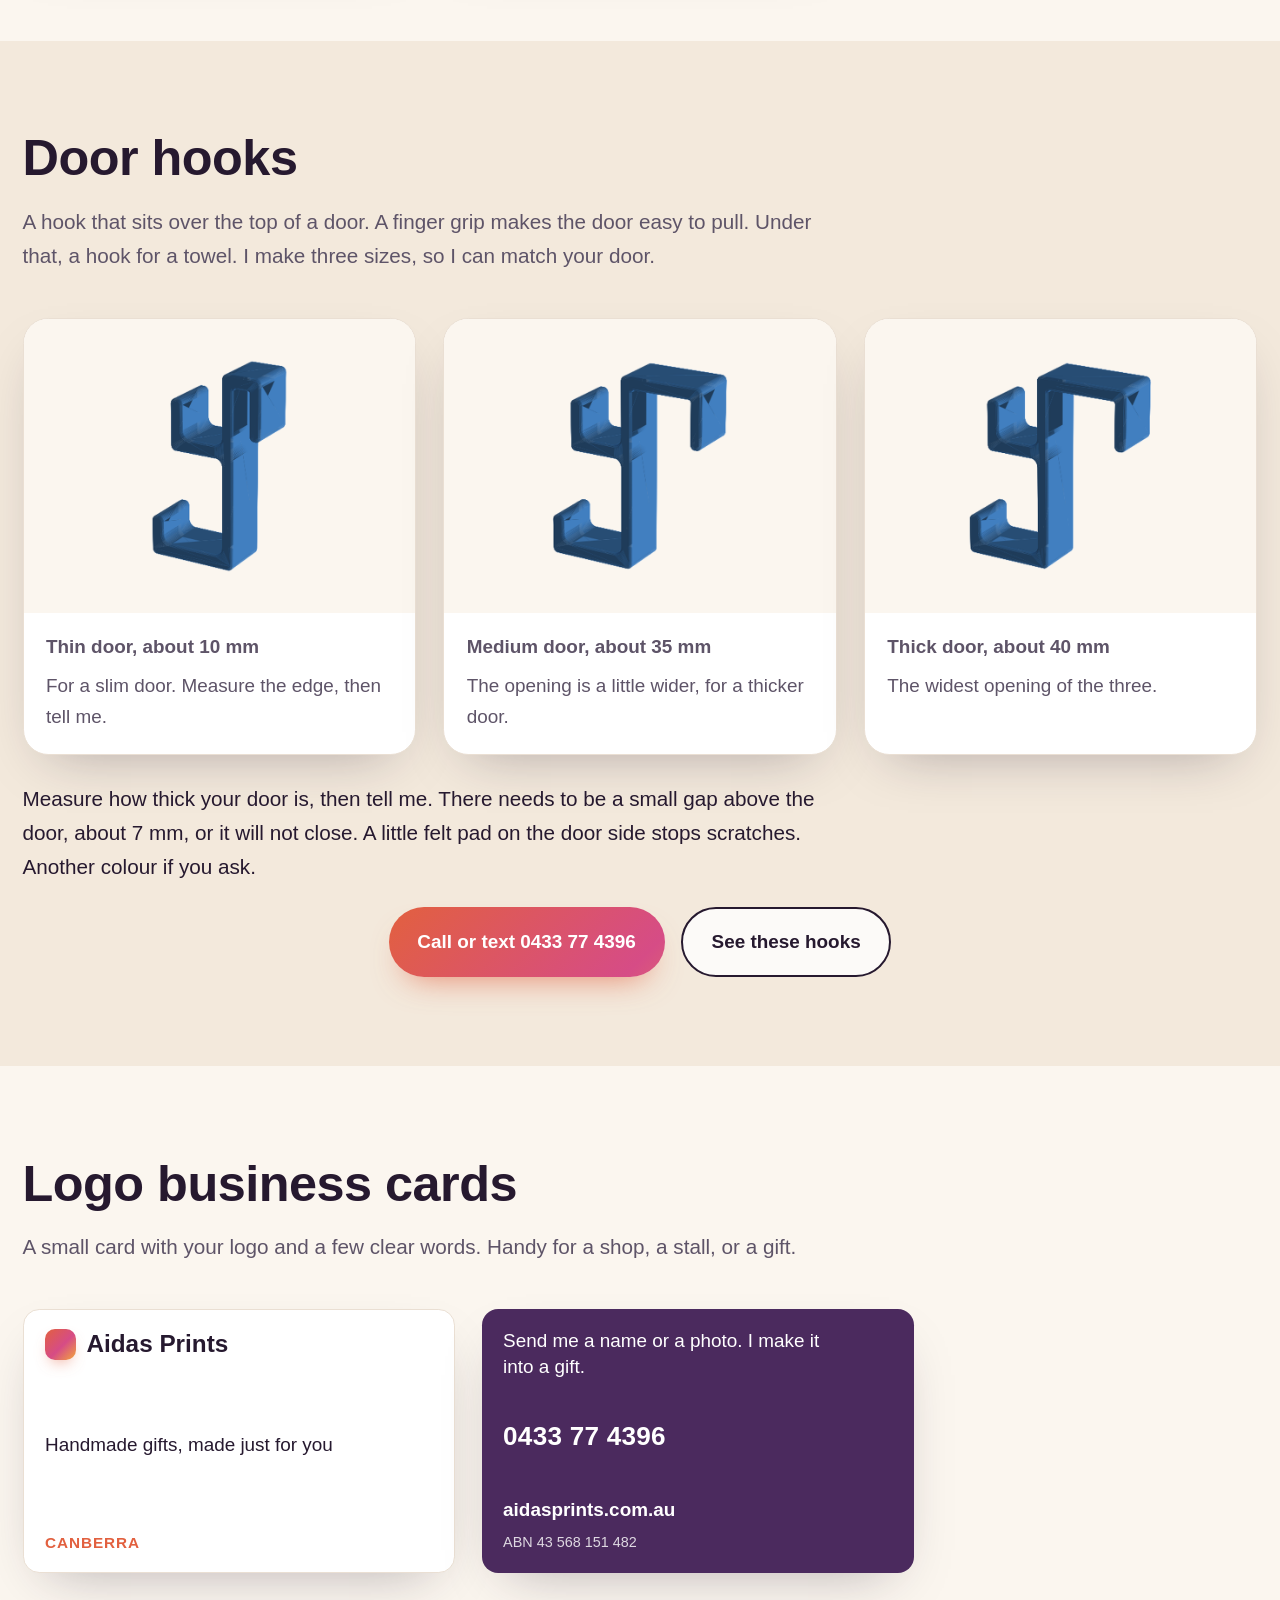
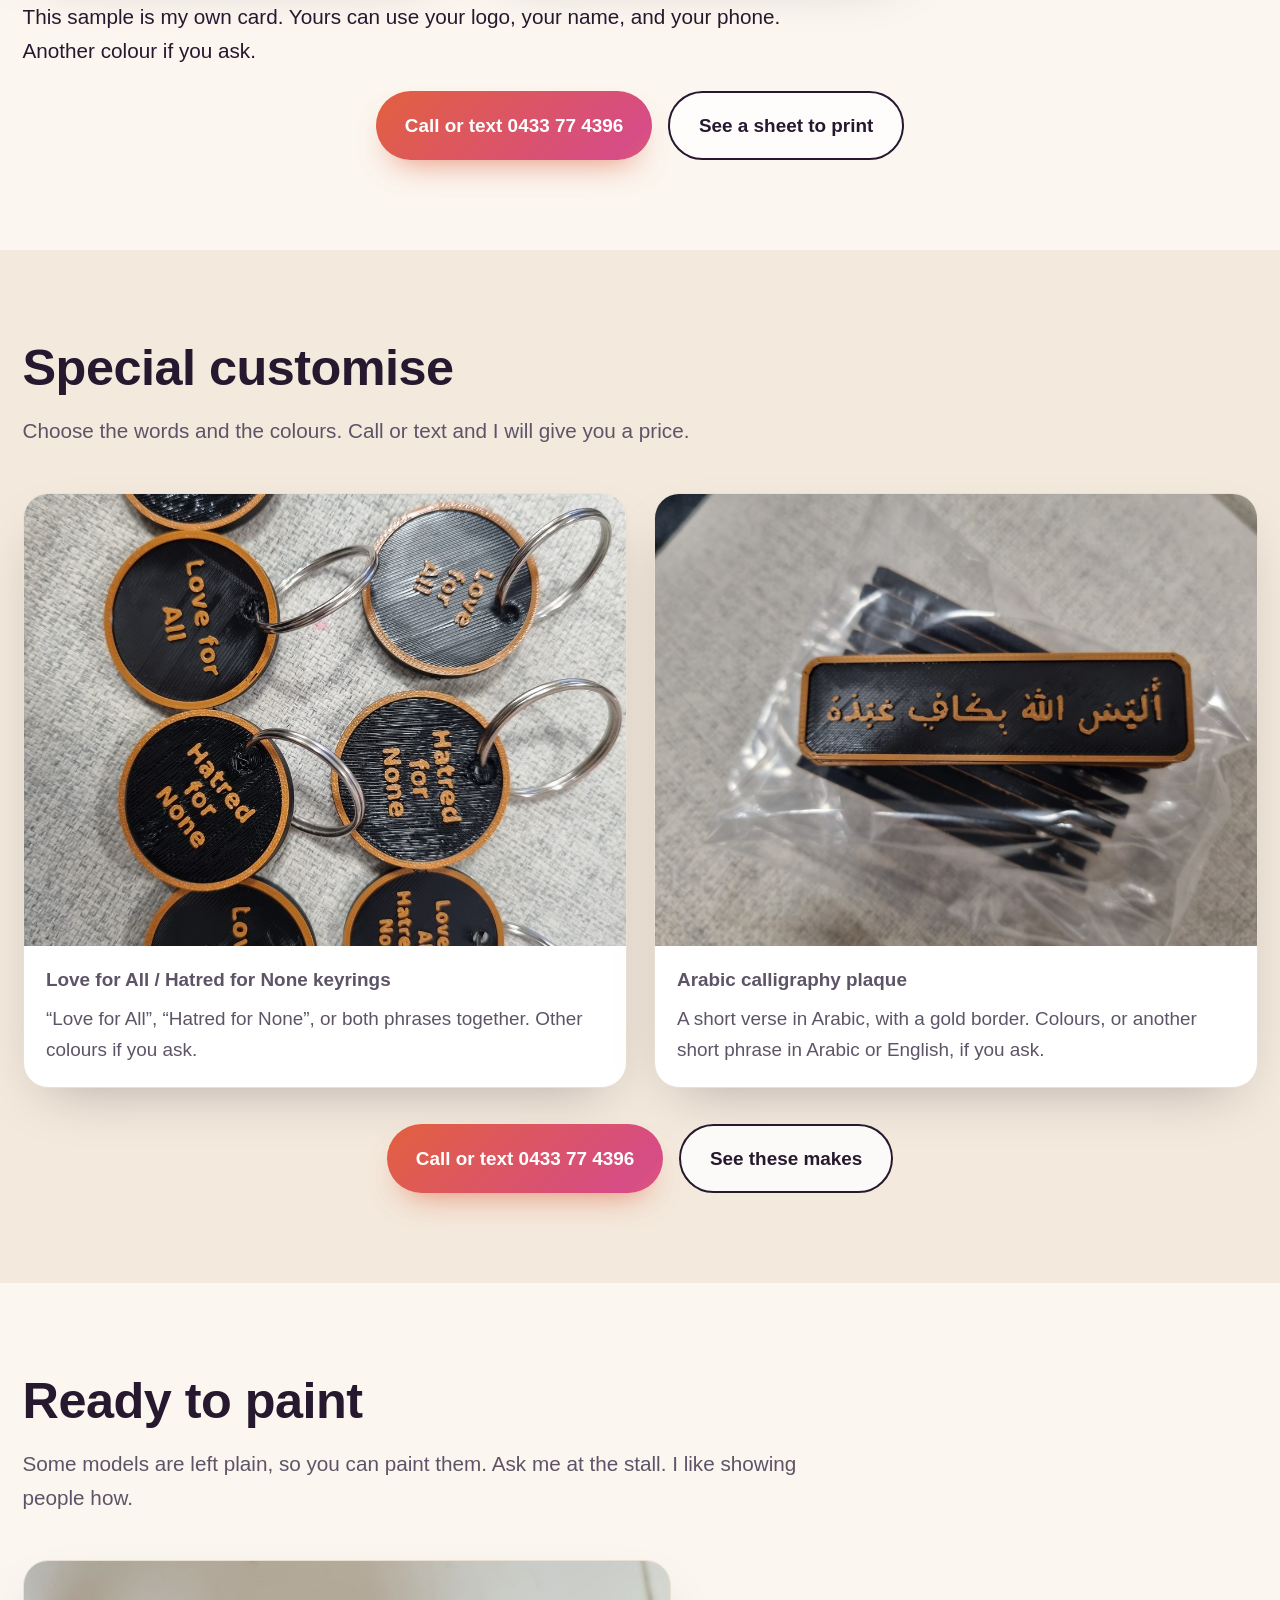
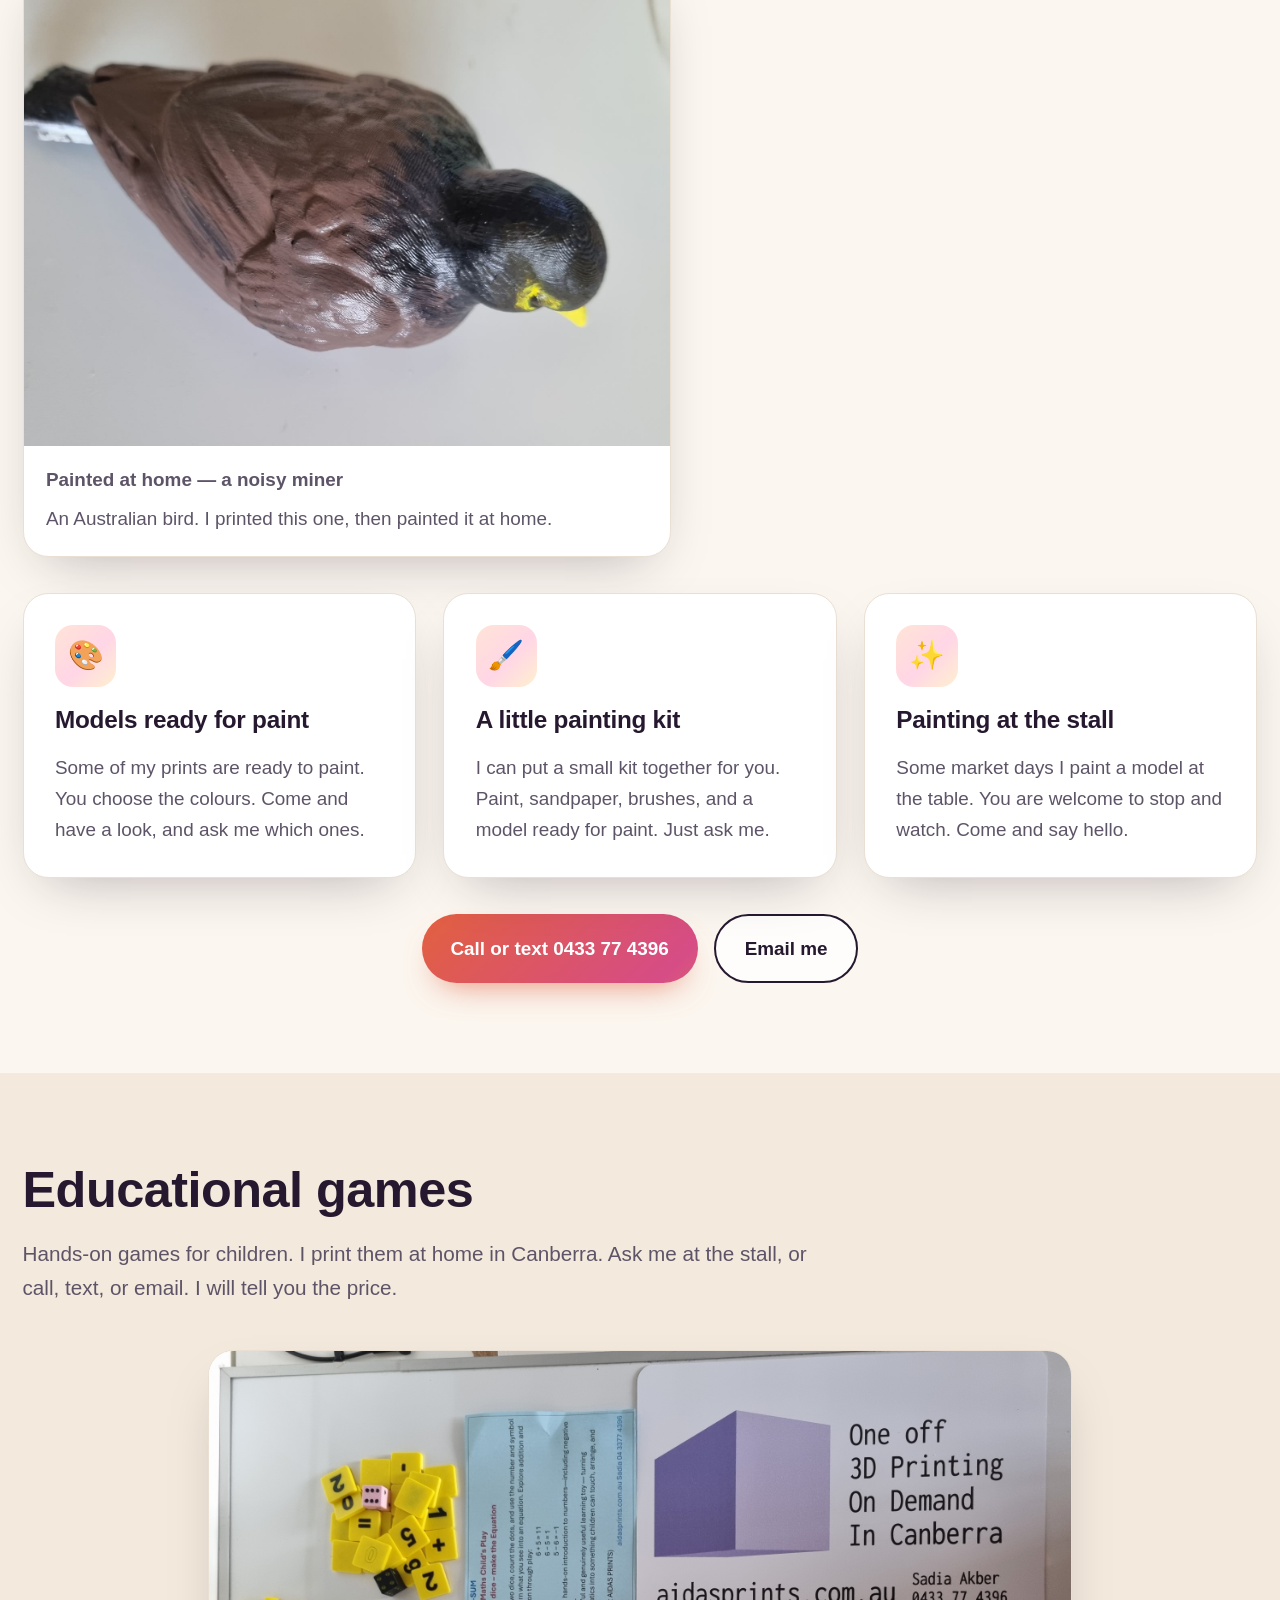
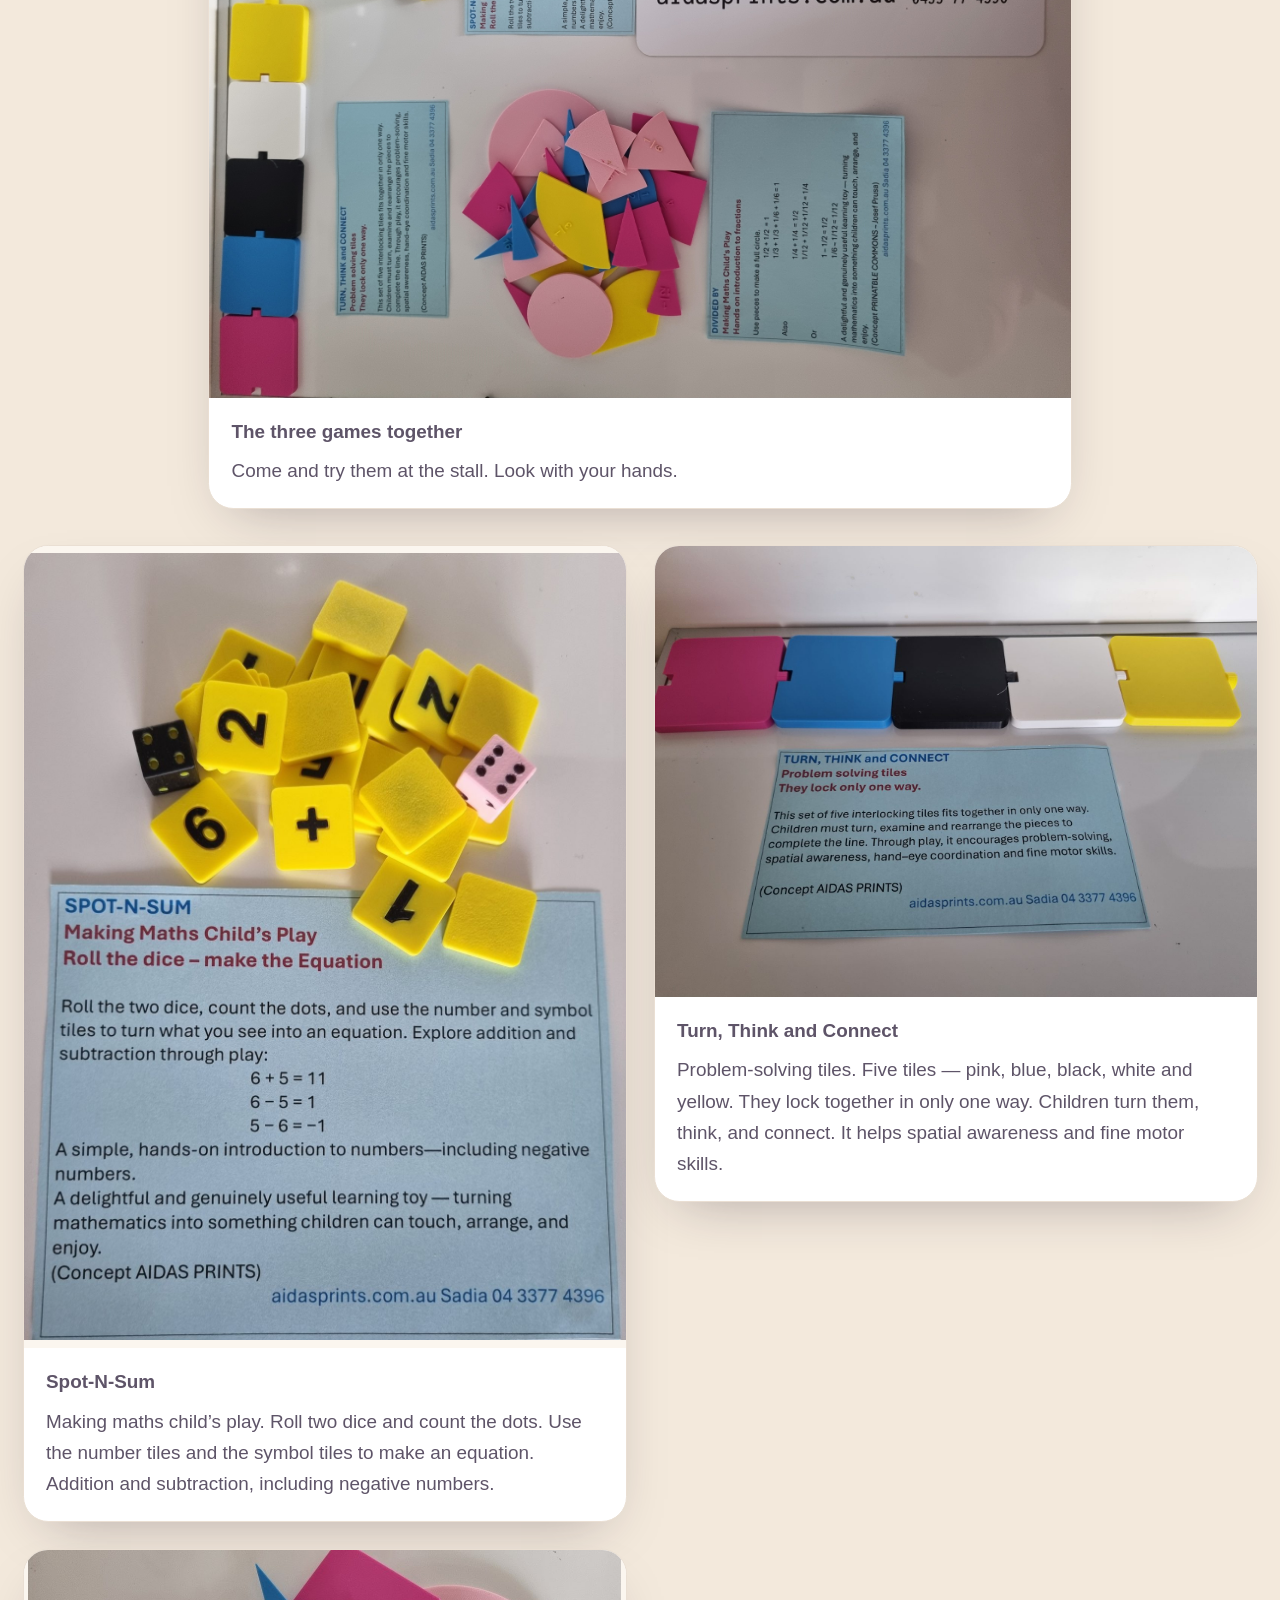
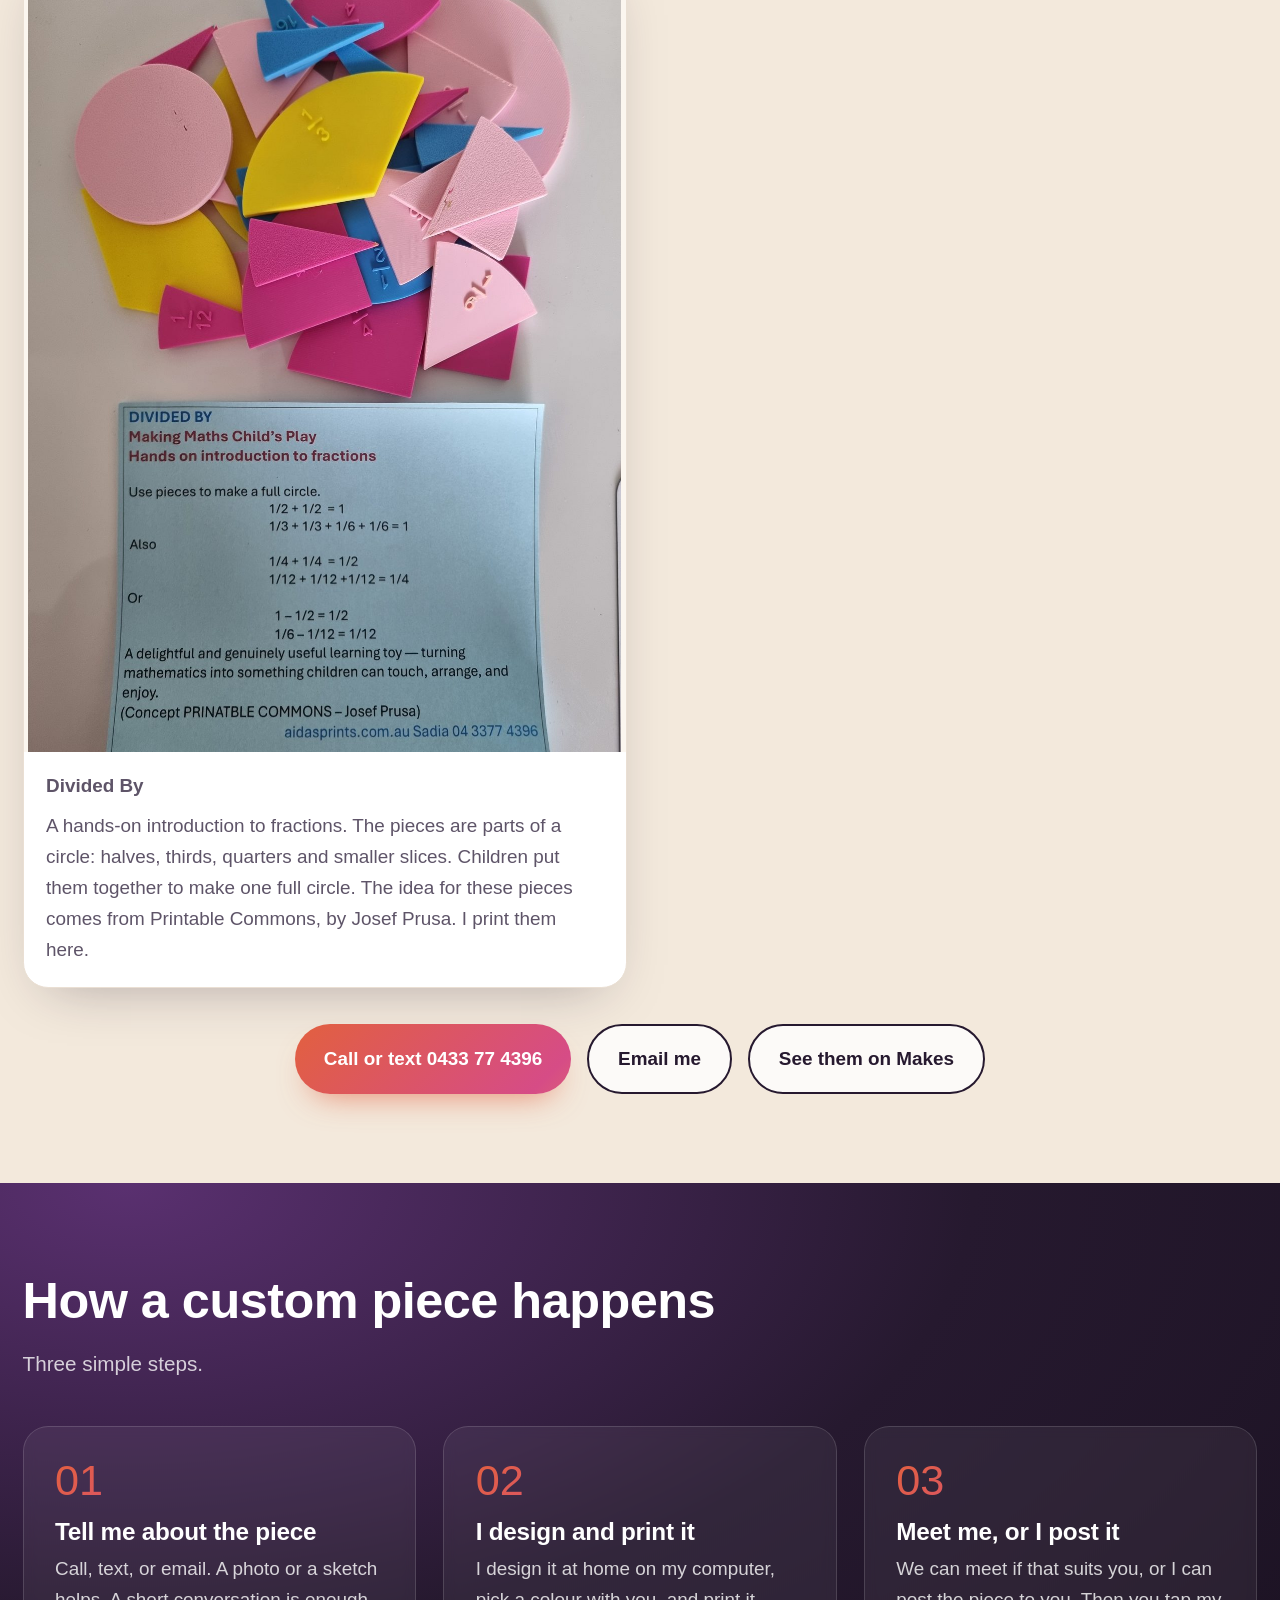
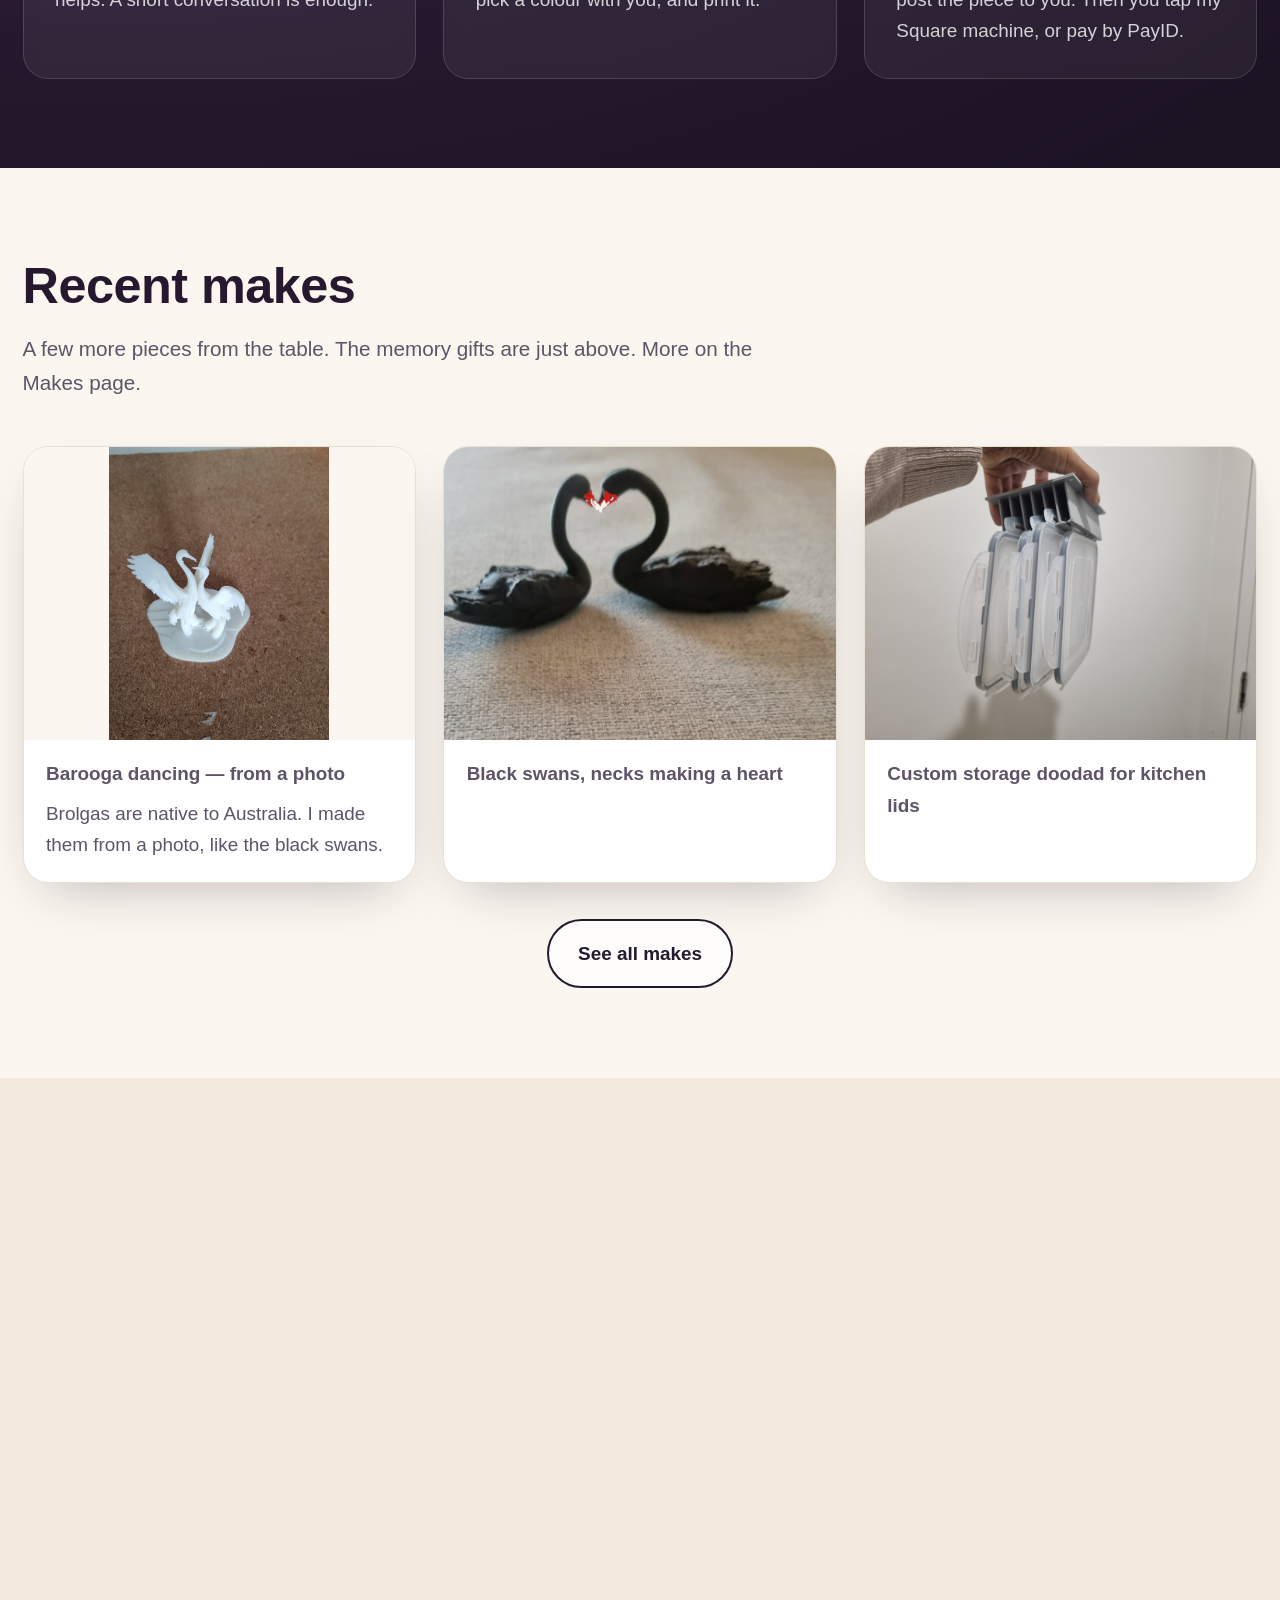
==== commit 662221cc: "Keep only the market hall photo on the home page. Co-authored-by: Namher <Namher@users.noreply.githu" ====
--- a/index.html
+++ b/index.html
@@ -77,14 +77,14 @@
             </p>
             <figure class="market-collage">
               <img
-                src="photos/market-day-collage.jpg"
-                width="1600"
-                height="1452"
-                alt="Old Bus Depot Markets in Kingston, and Sadia at her table with printed gifts"
+                src="photos/market-day-collage-building.jpg"
+                width="1564"
+                height="640"
+                alt="The Old Bus Depot Markets building in Kingston, red brick with a blue sign"
               />
               <figcaption>
                 My first stall
-                <p>The hall, and the table.</p>
+                <p>The market hall.</p>
               </figcaption>
             </figure>
             <p>
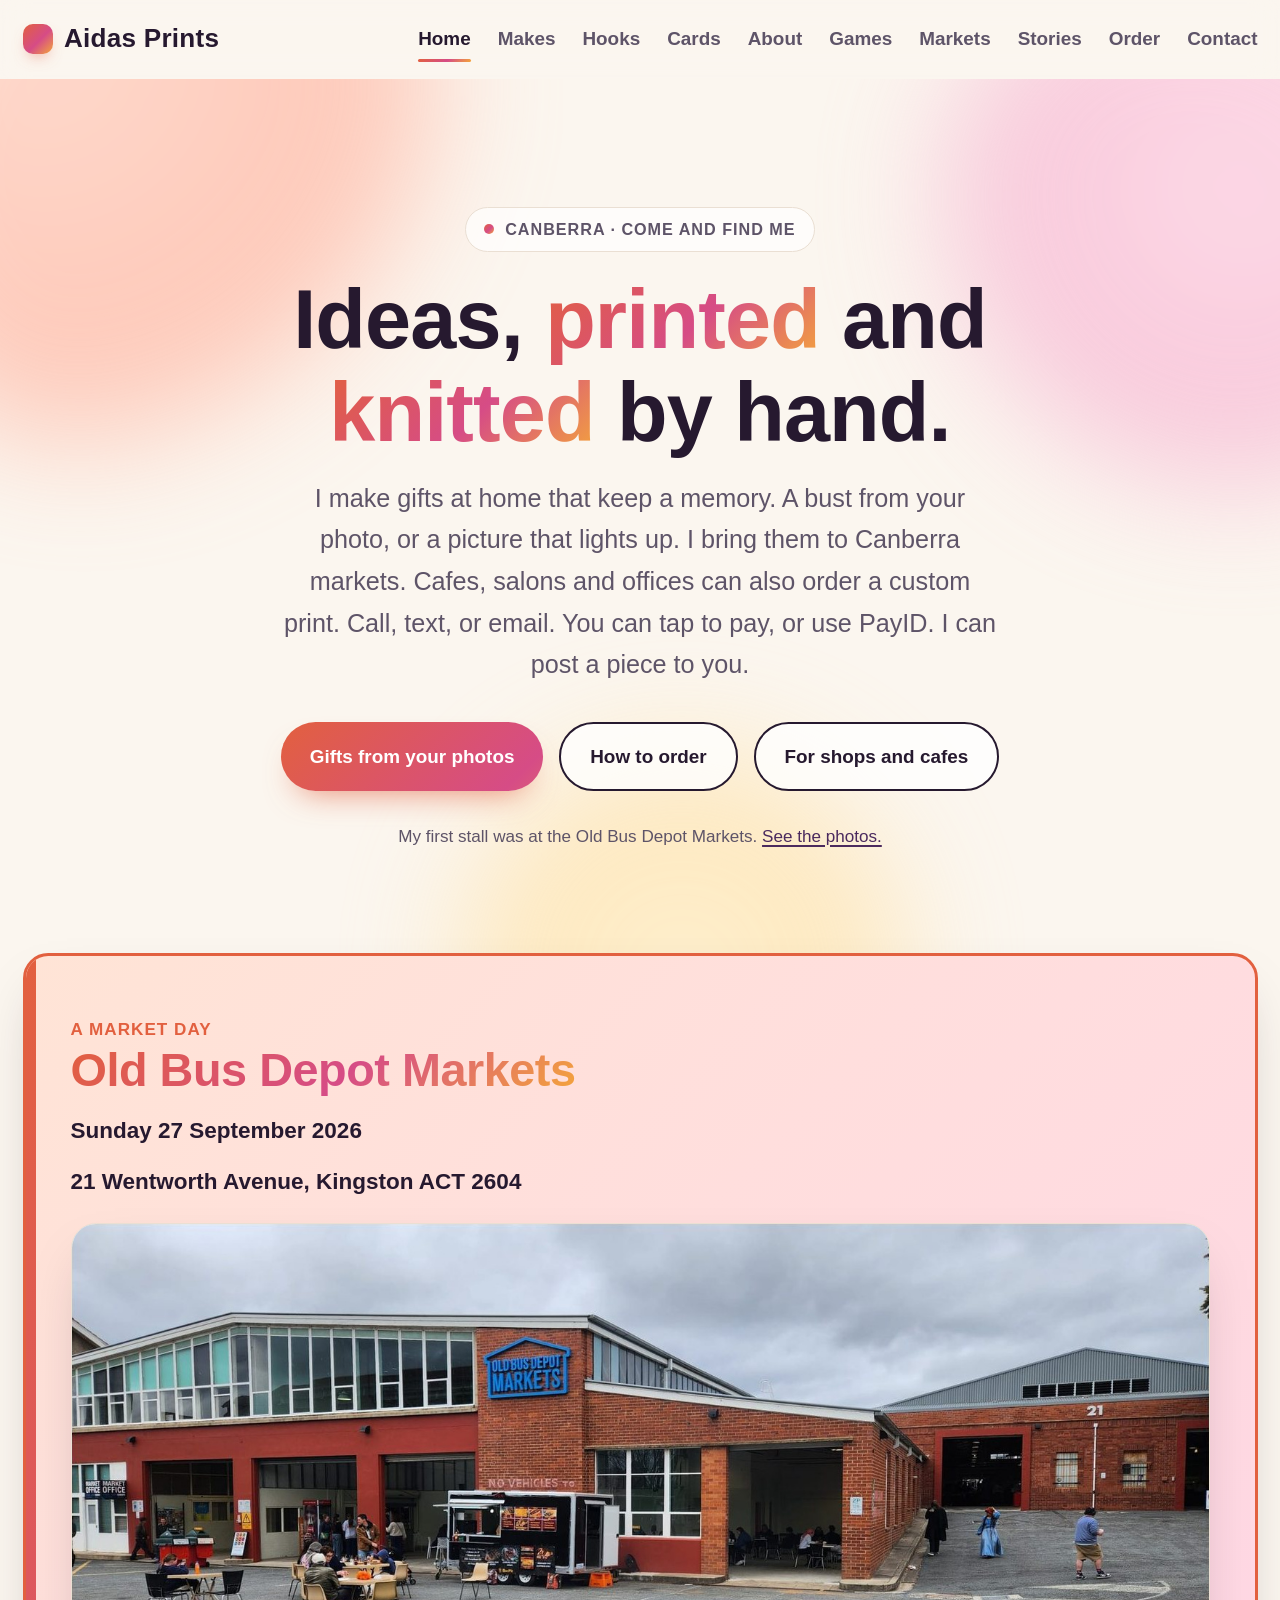
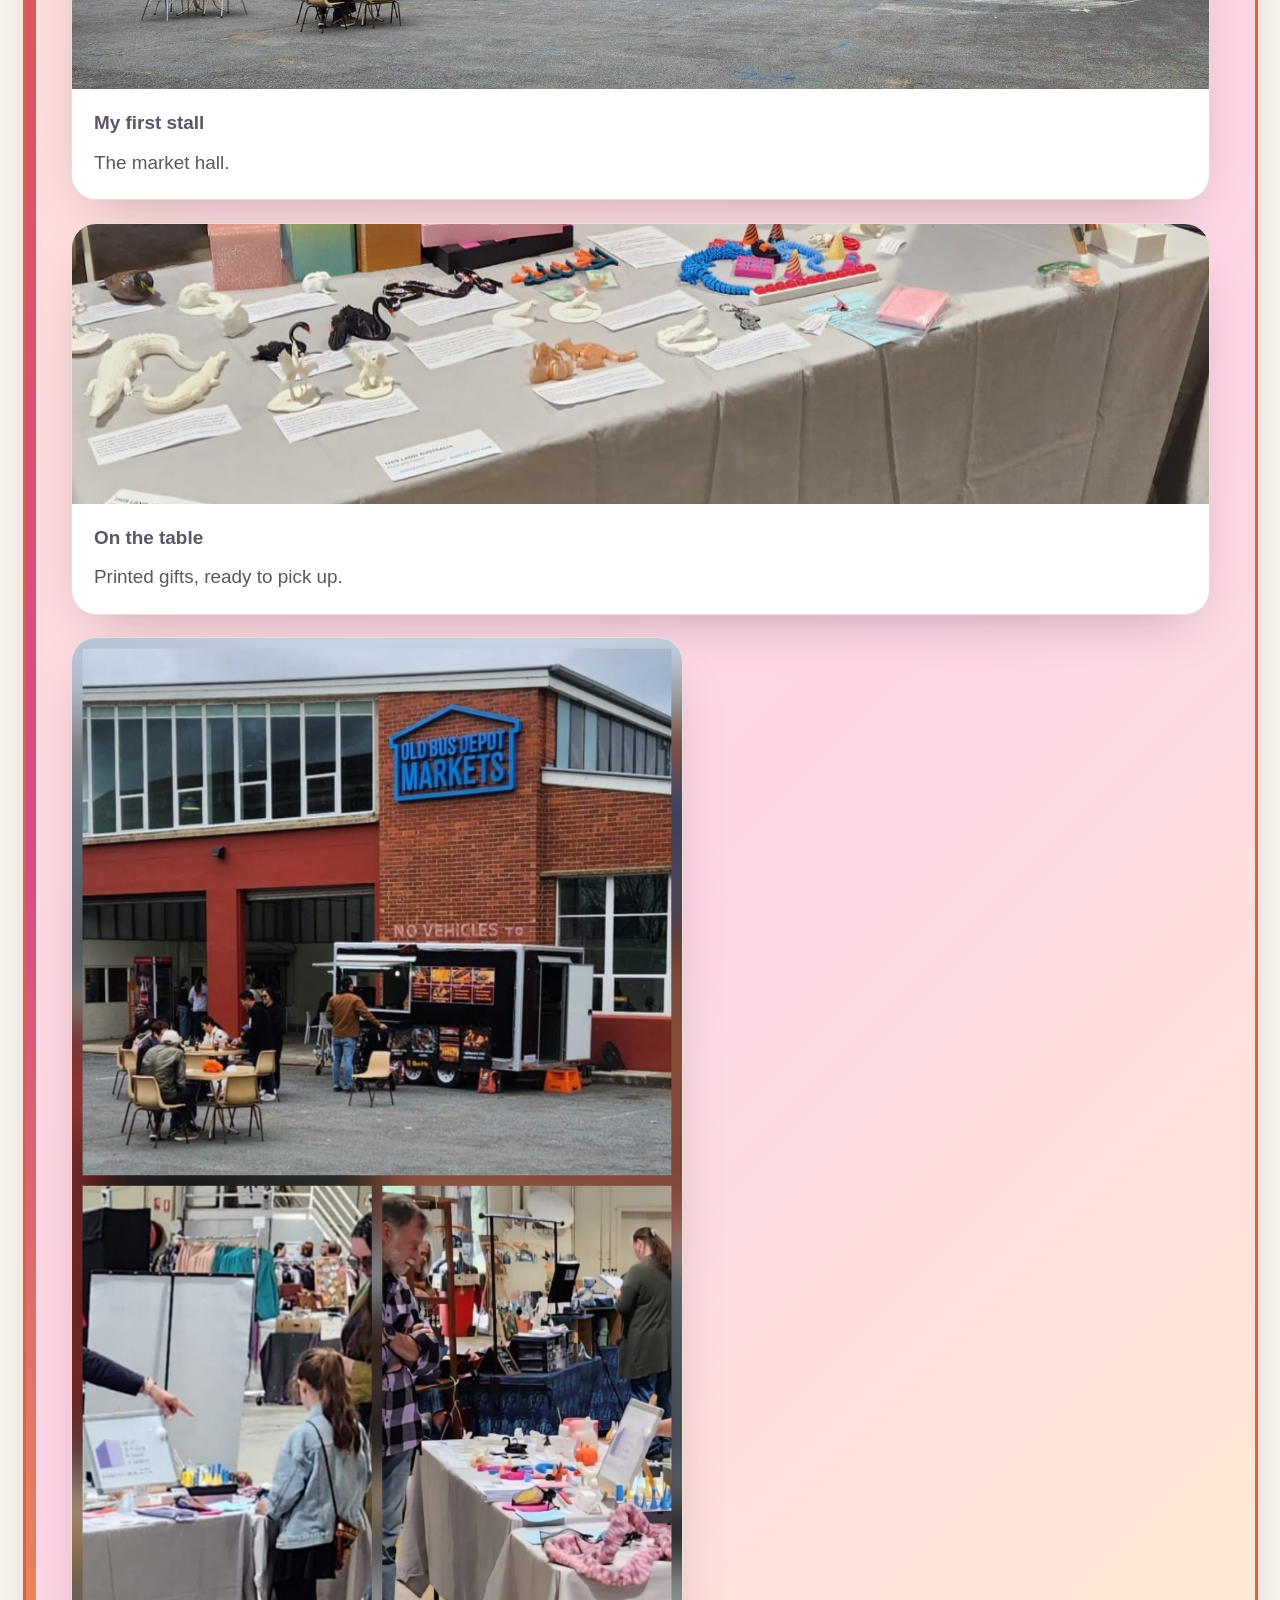
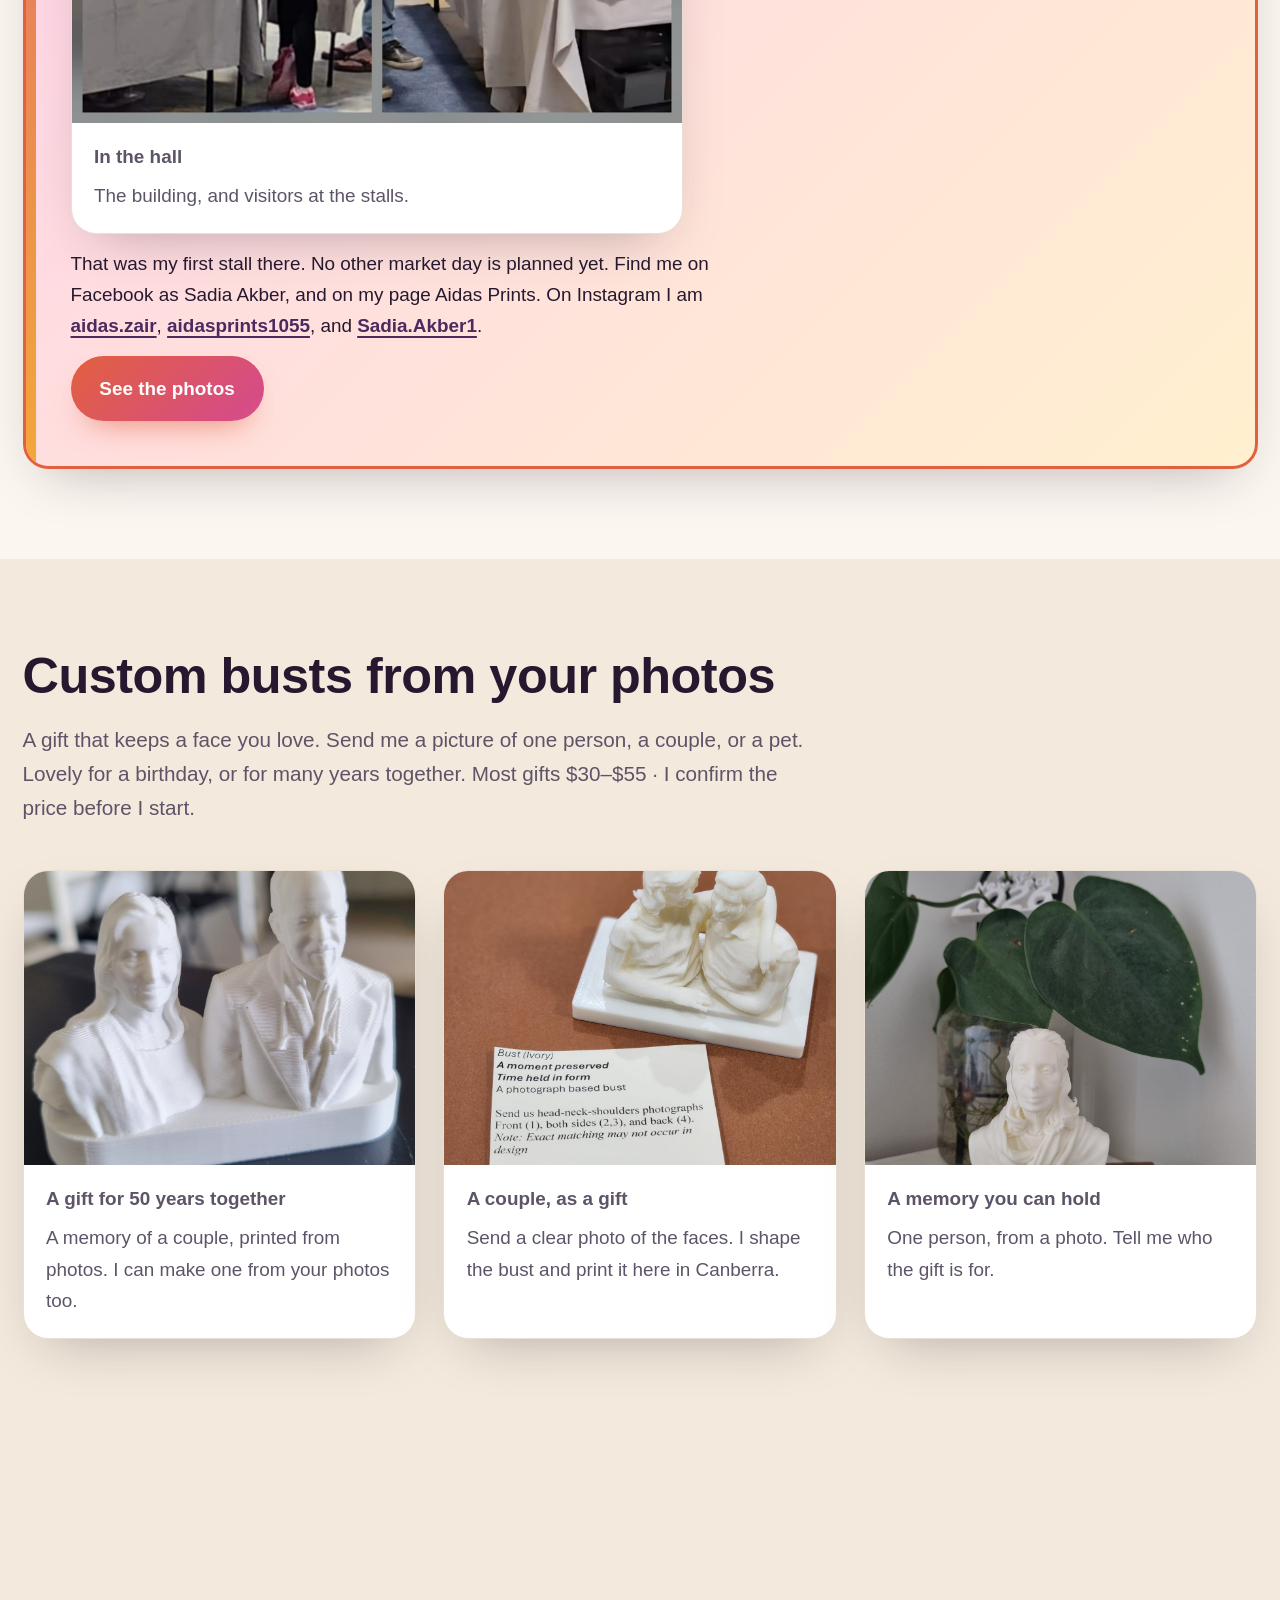
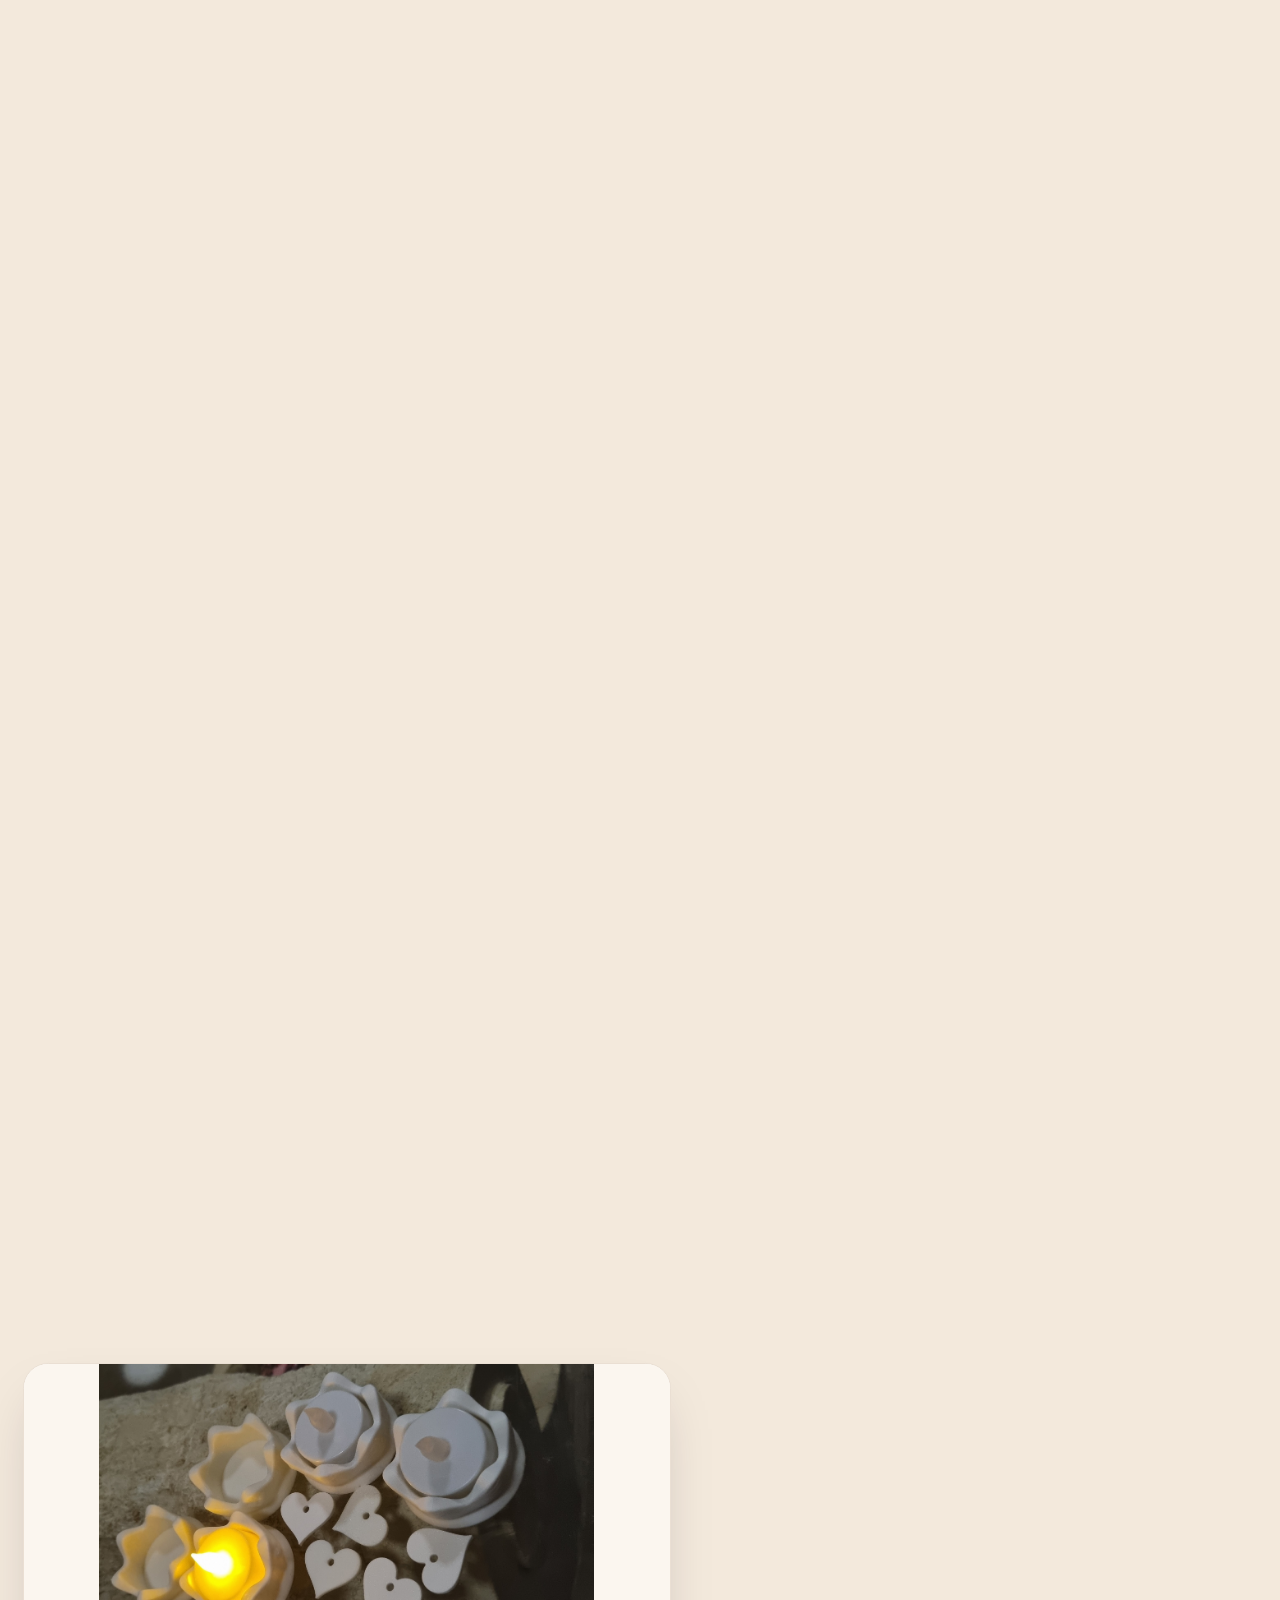
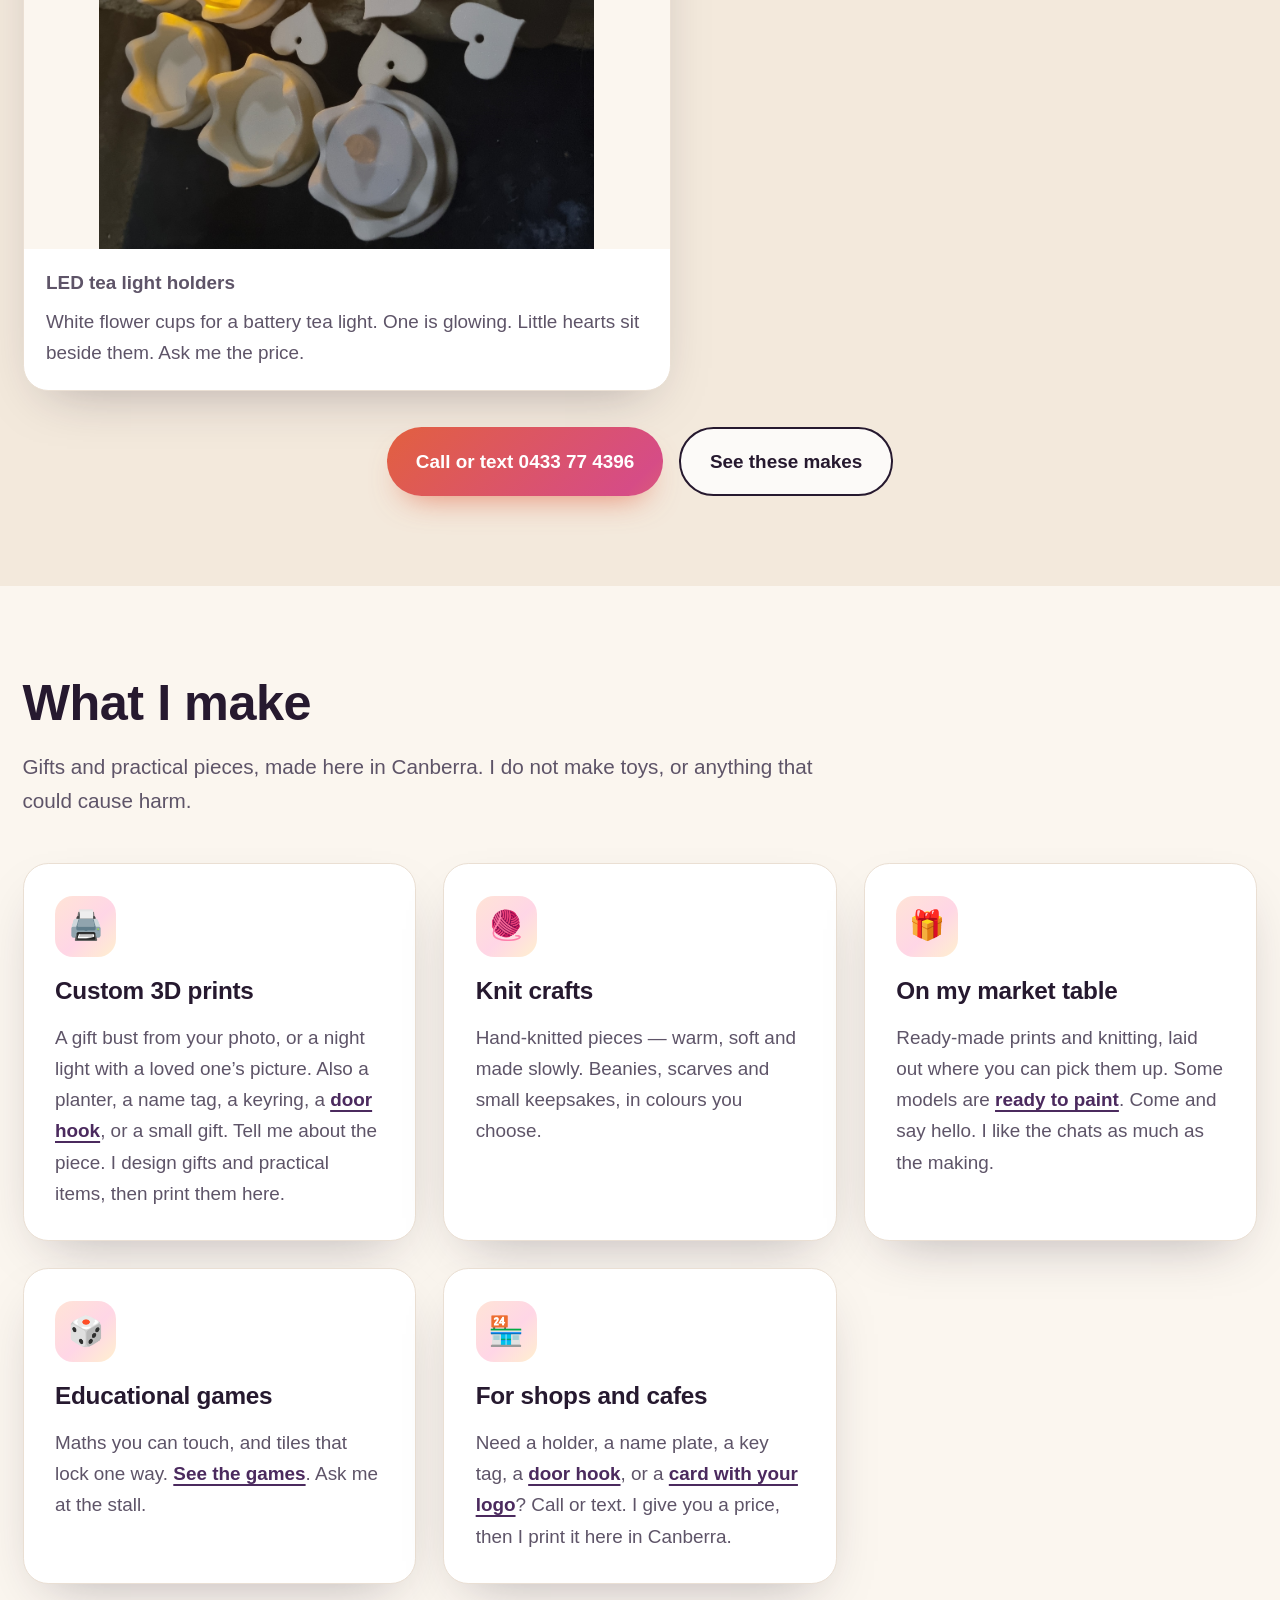
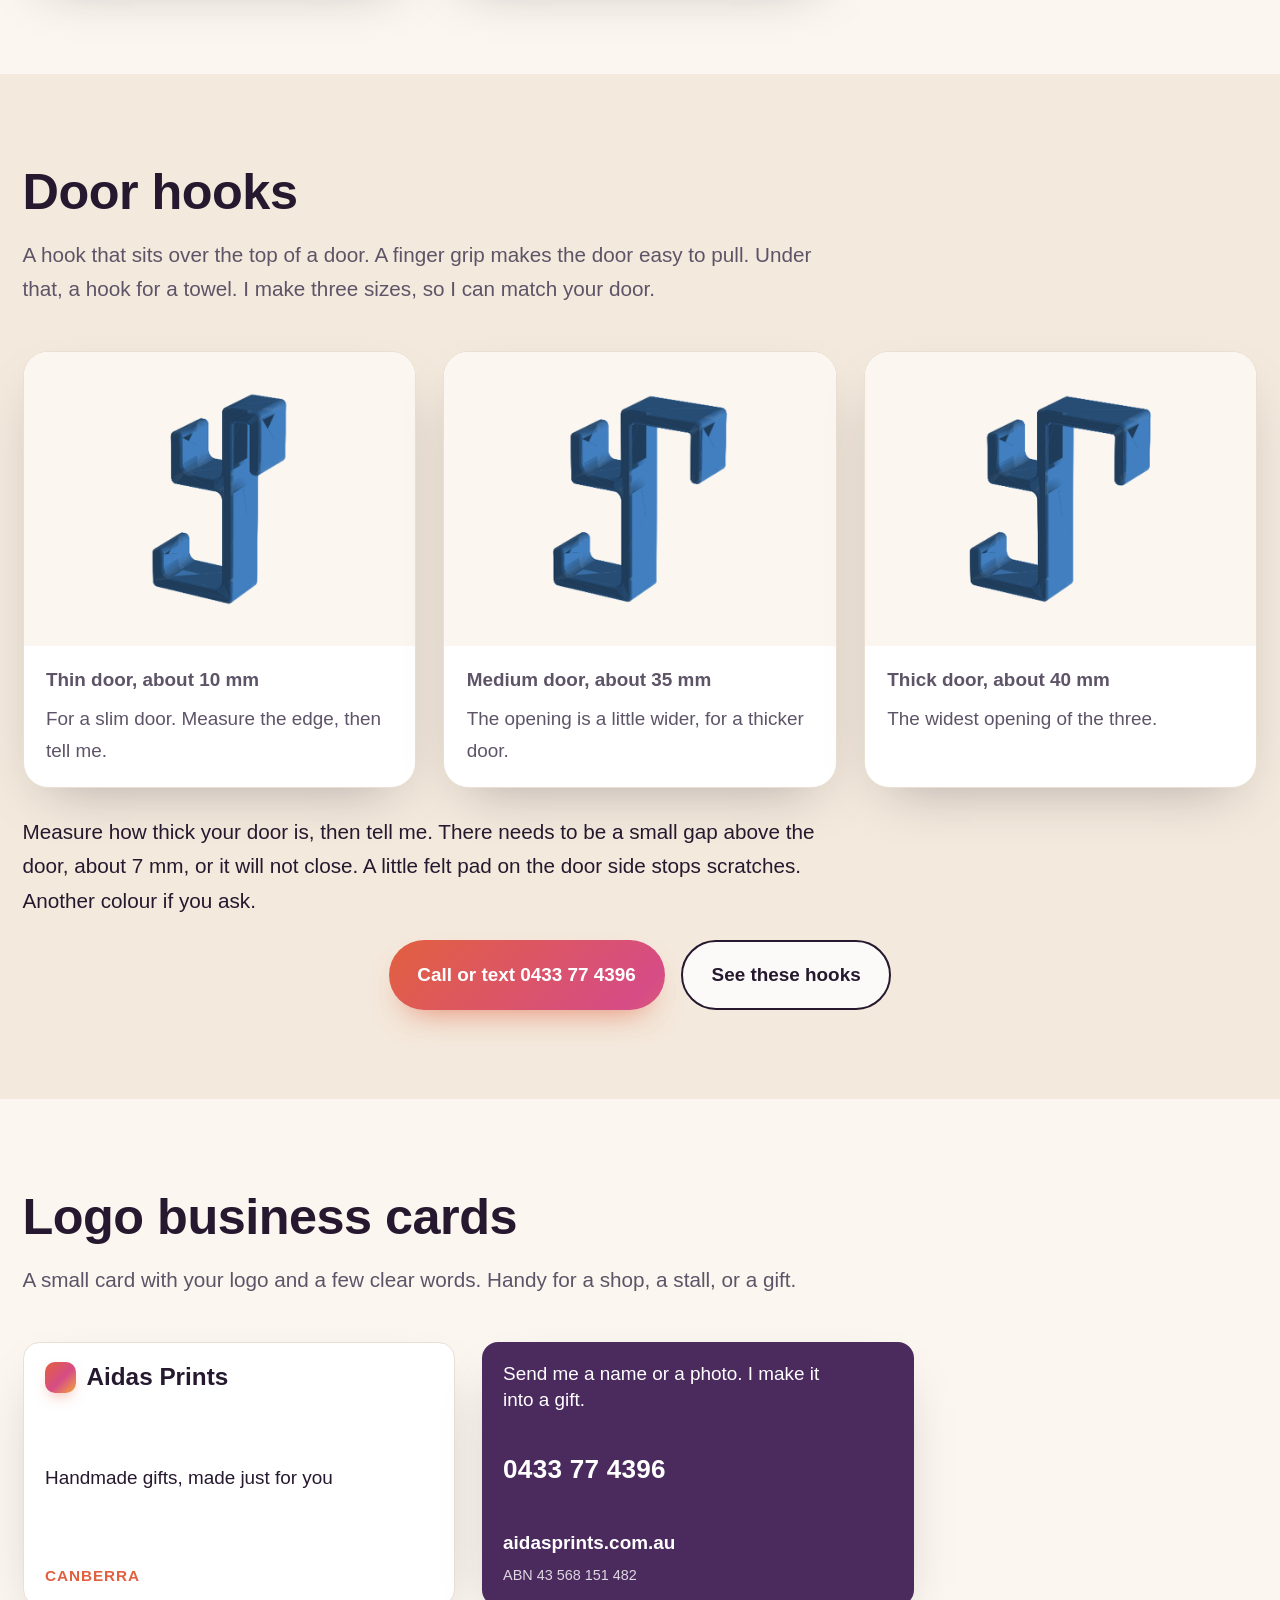
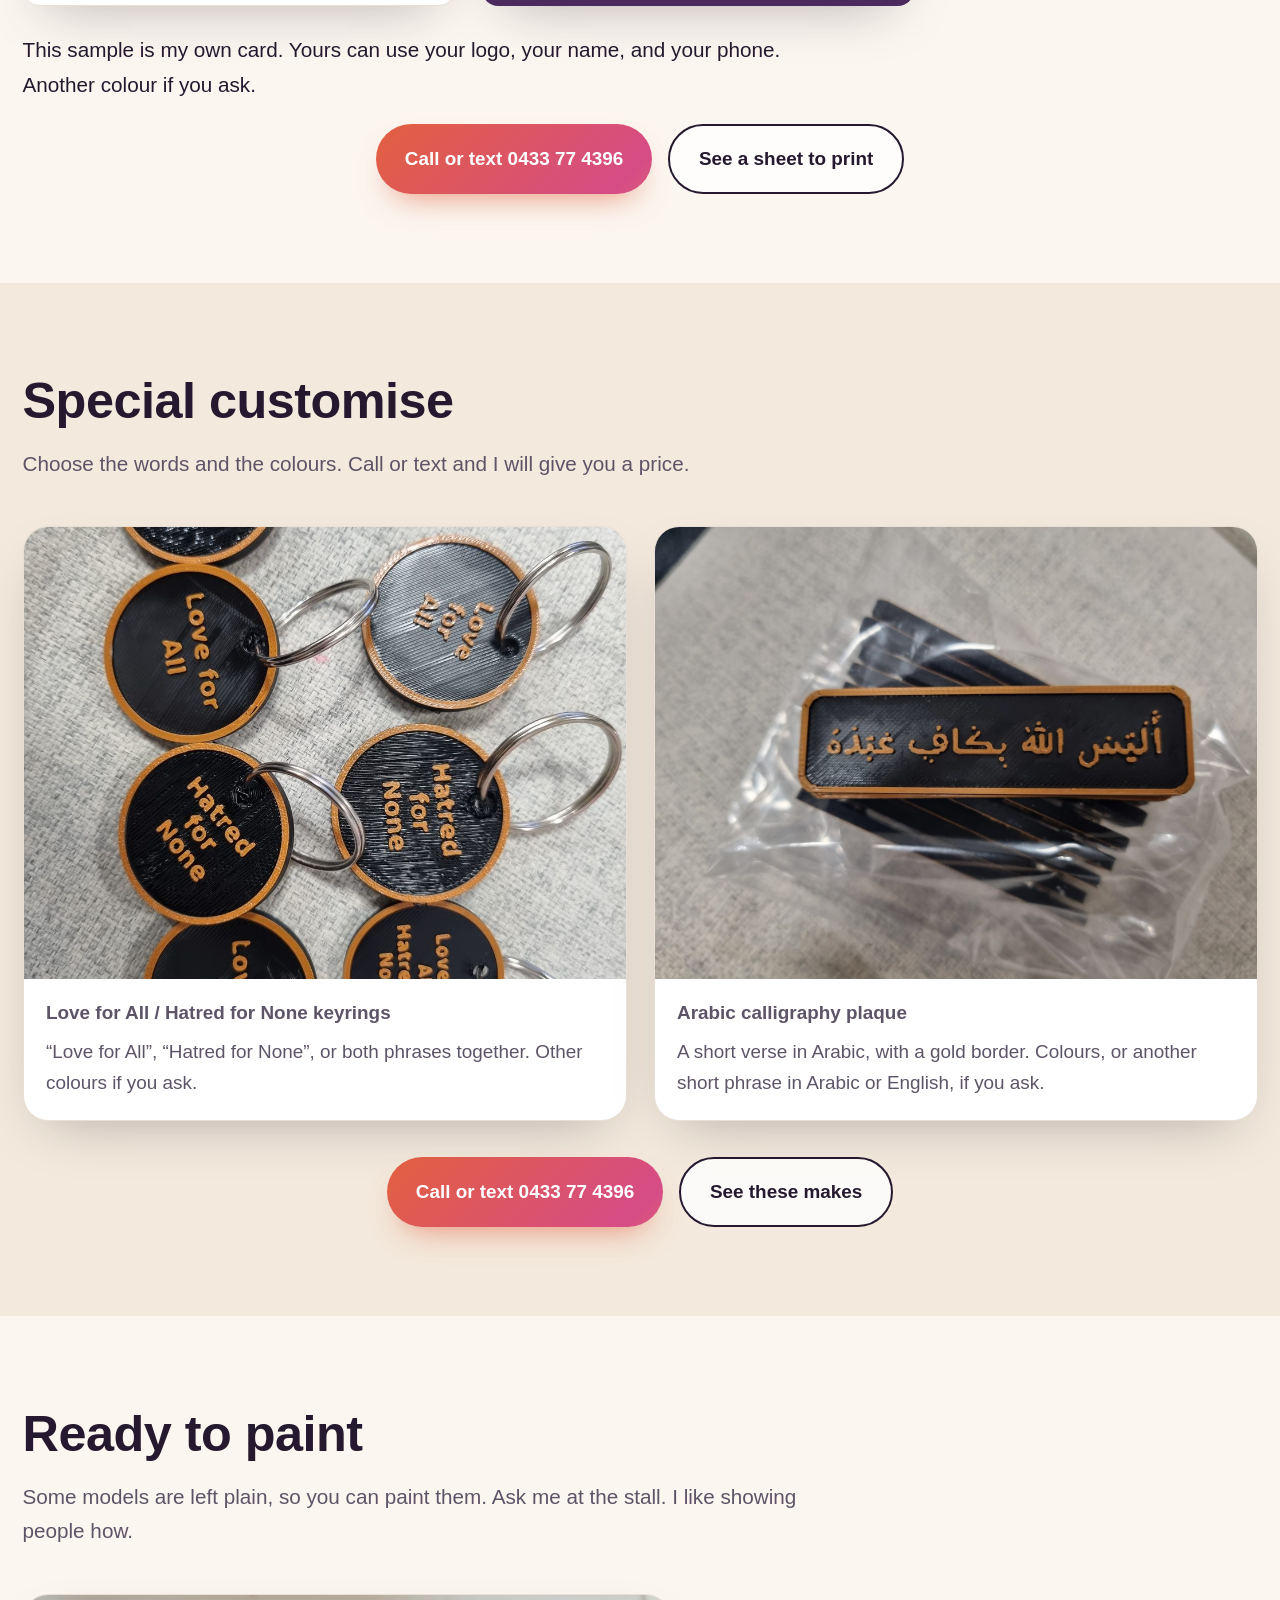
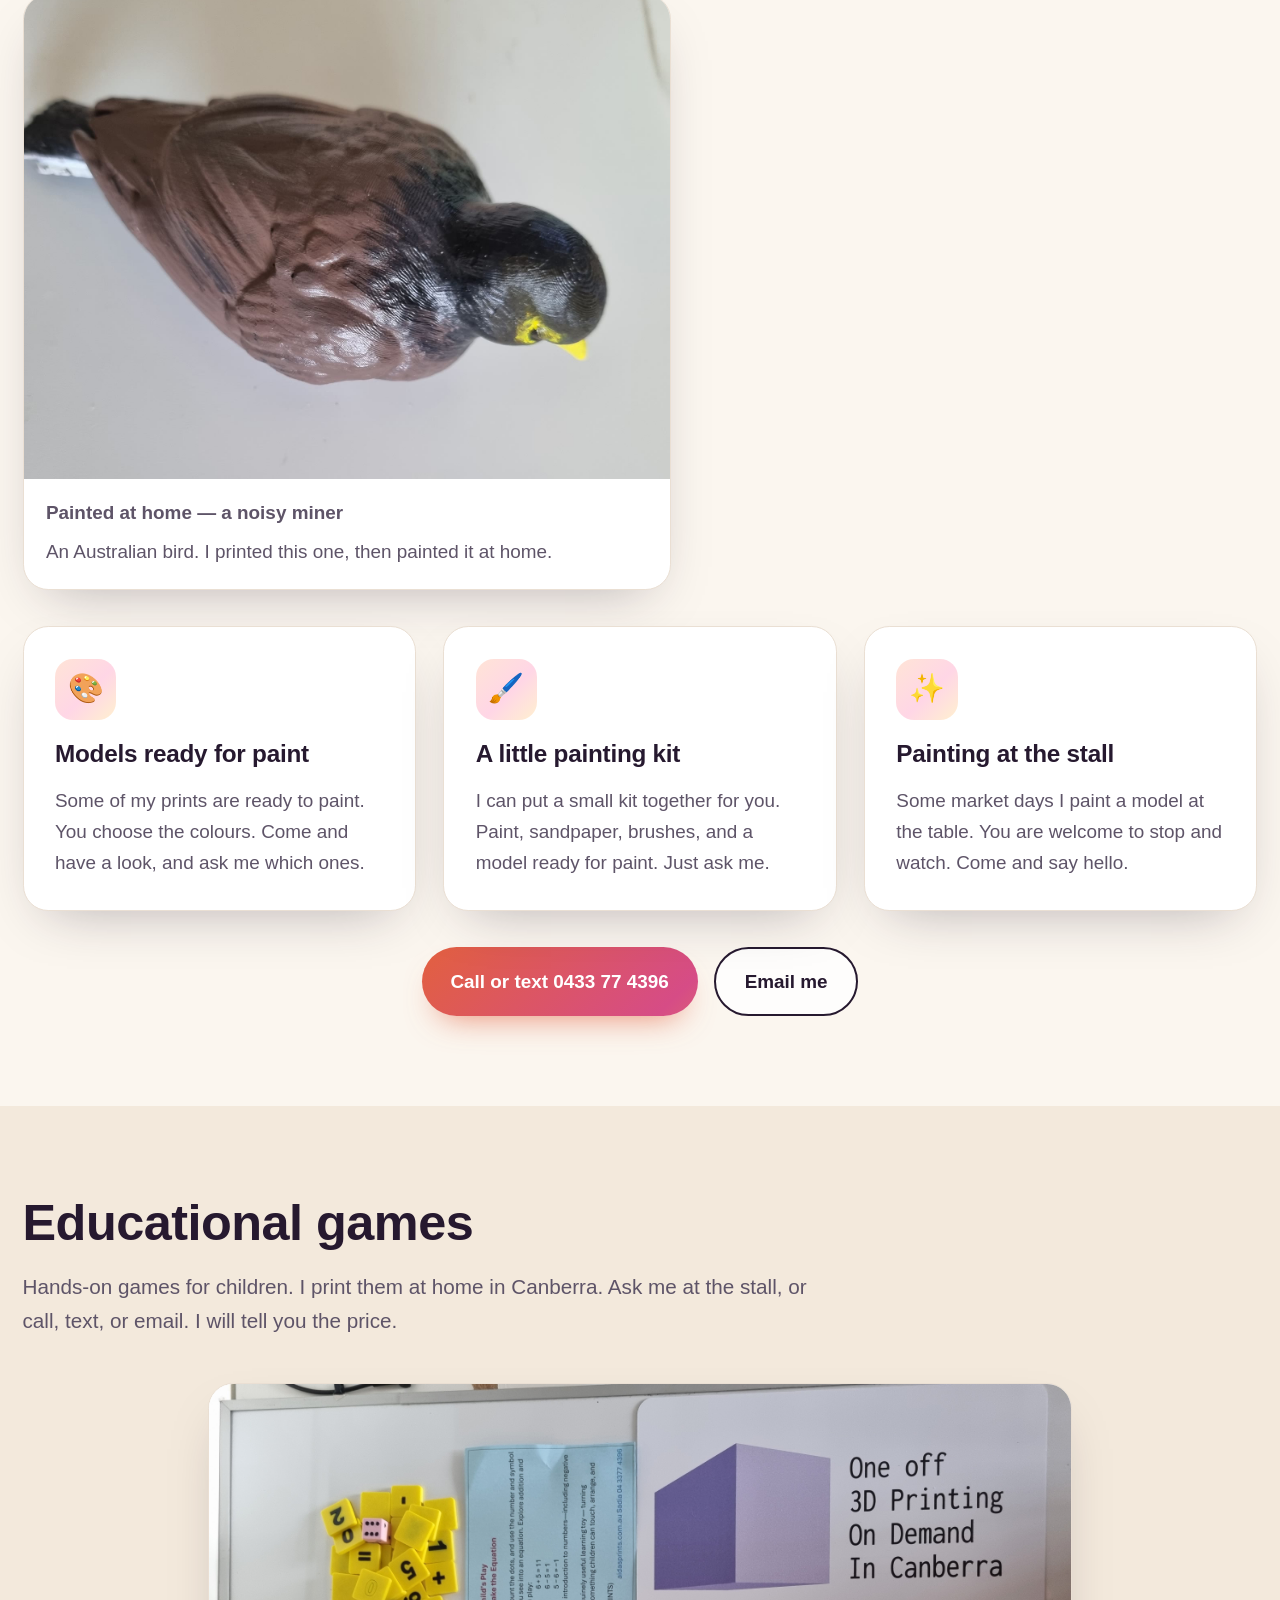
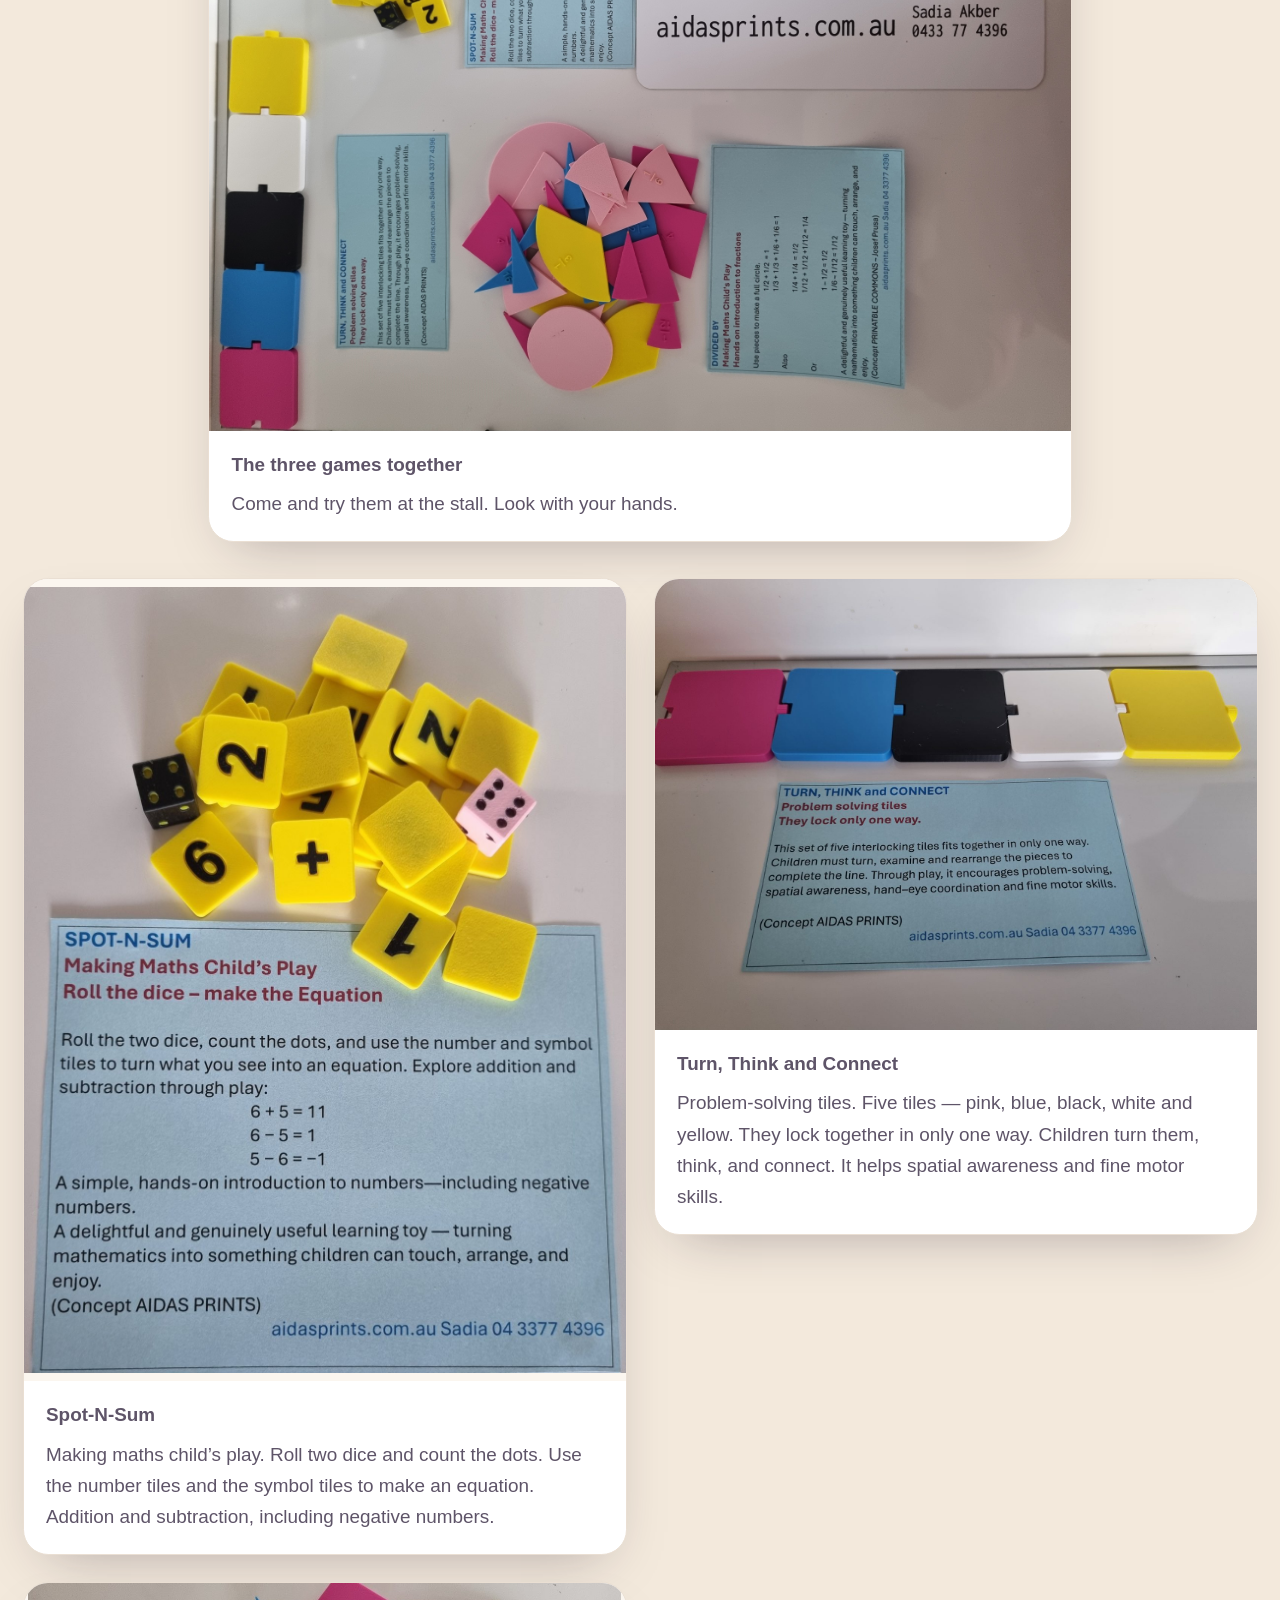
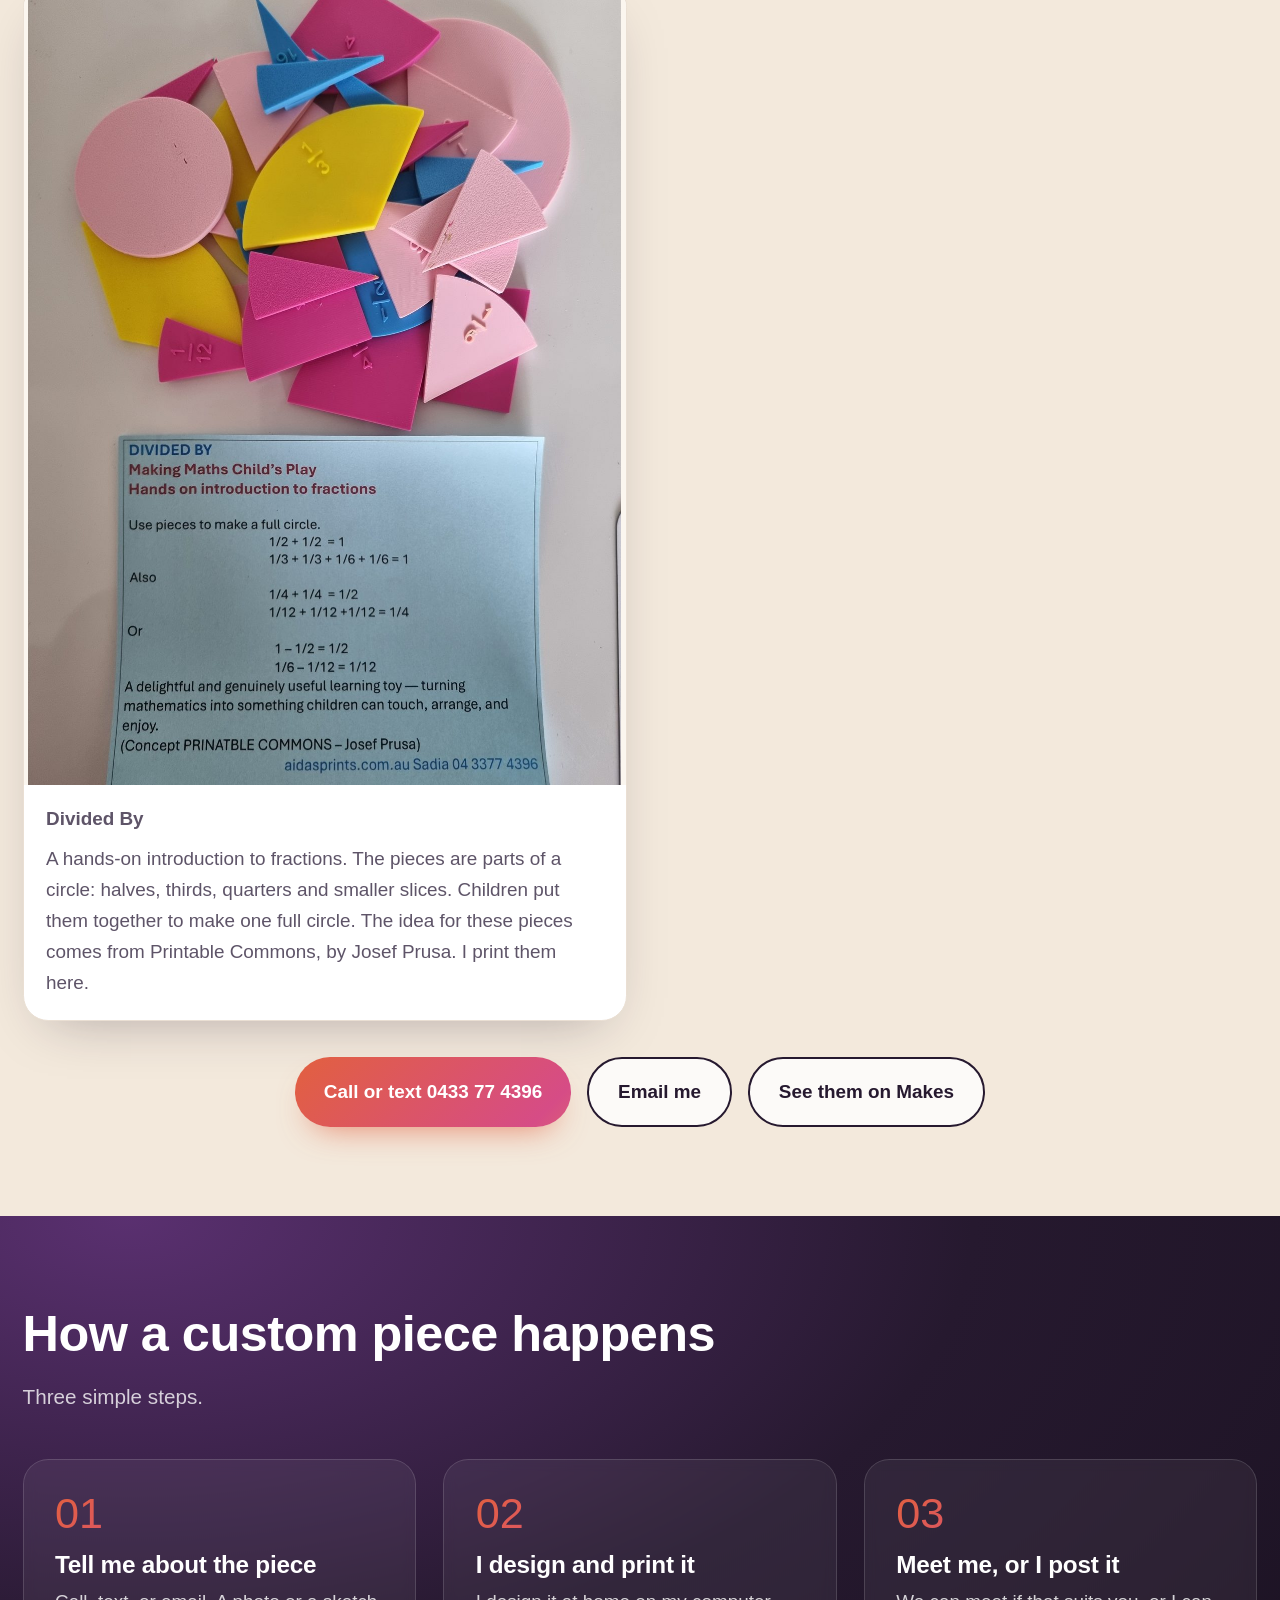
==== commit c32a7600: "Add the table gifts and the hall collage to the home page. Co-authored-by: Namher <Namher@users.nore" ====
--- a/index.html
+++ b/index.html
@@ -87,6 +87,30 @@
                 <p>The market hall.</p>
               </figcaption>
             </figure>
+            <figure class="market-collage">
+              <img
+                src="photos/market-stall-products.jpg"
+                width="1220"
+                height="300"
+                alt="Printed gifts on a market table, including small animals, a chess board, beads, and cards"
+              />
+              <figcaption>
+                On the table
+                <p>Printed gifts, ready to pick up.</p>
+              </figcaption>
+            </figure>
+            <figure class="market-collage market-portrait">
+              <img
+                src="photos/market-customer-collage.jpg"
+                width="1080"
+                height="1920"
+                alt="The Old Bus Depot Markets building, and visitors looking at stalls inside the hall"
+              />
+              <figcaption>
+                In the hall
+                <p>The building, and visitors at the stalls.</p>
+              </figcaption>
+            </figure>
             <p>
               That was my first stall there. No other market day is planned
               yet. Find me on Facebook as Sadia Akber, and on my page Aidas
--- a/styles.css
+++ b/styles.css
@@ -669,6 +669,11 @@
   display: block;
 }
 
+/* The supplied hall photo is tall. Keep its own shape, and stop it filling a wide screen. */
+.market-collage.market-portrait {
+  max-width: 34rem;
+}
+
 .market-collage figcaption {
   padding: 1rem 1.25rem 1.2rem;
   color: var(--muted);
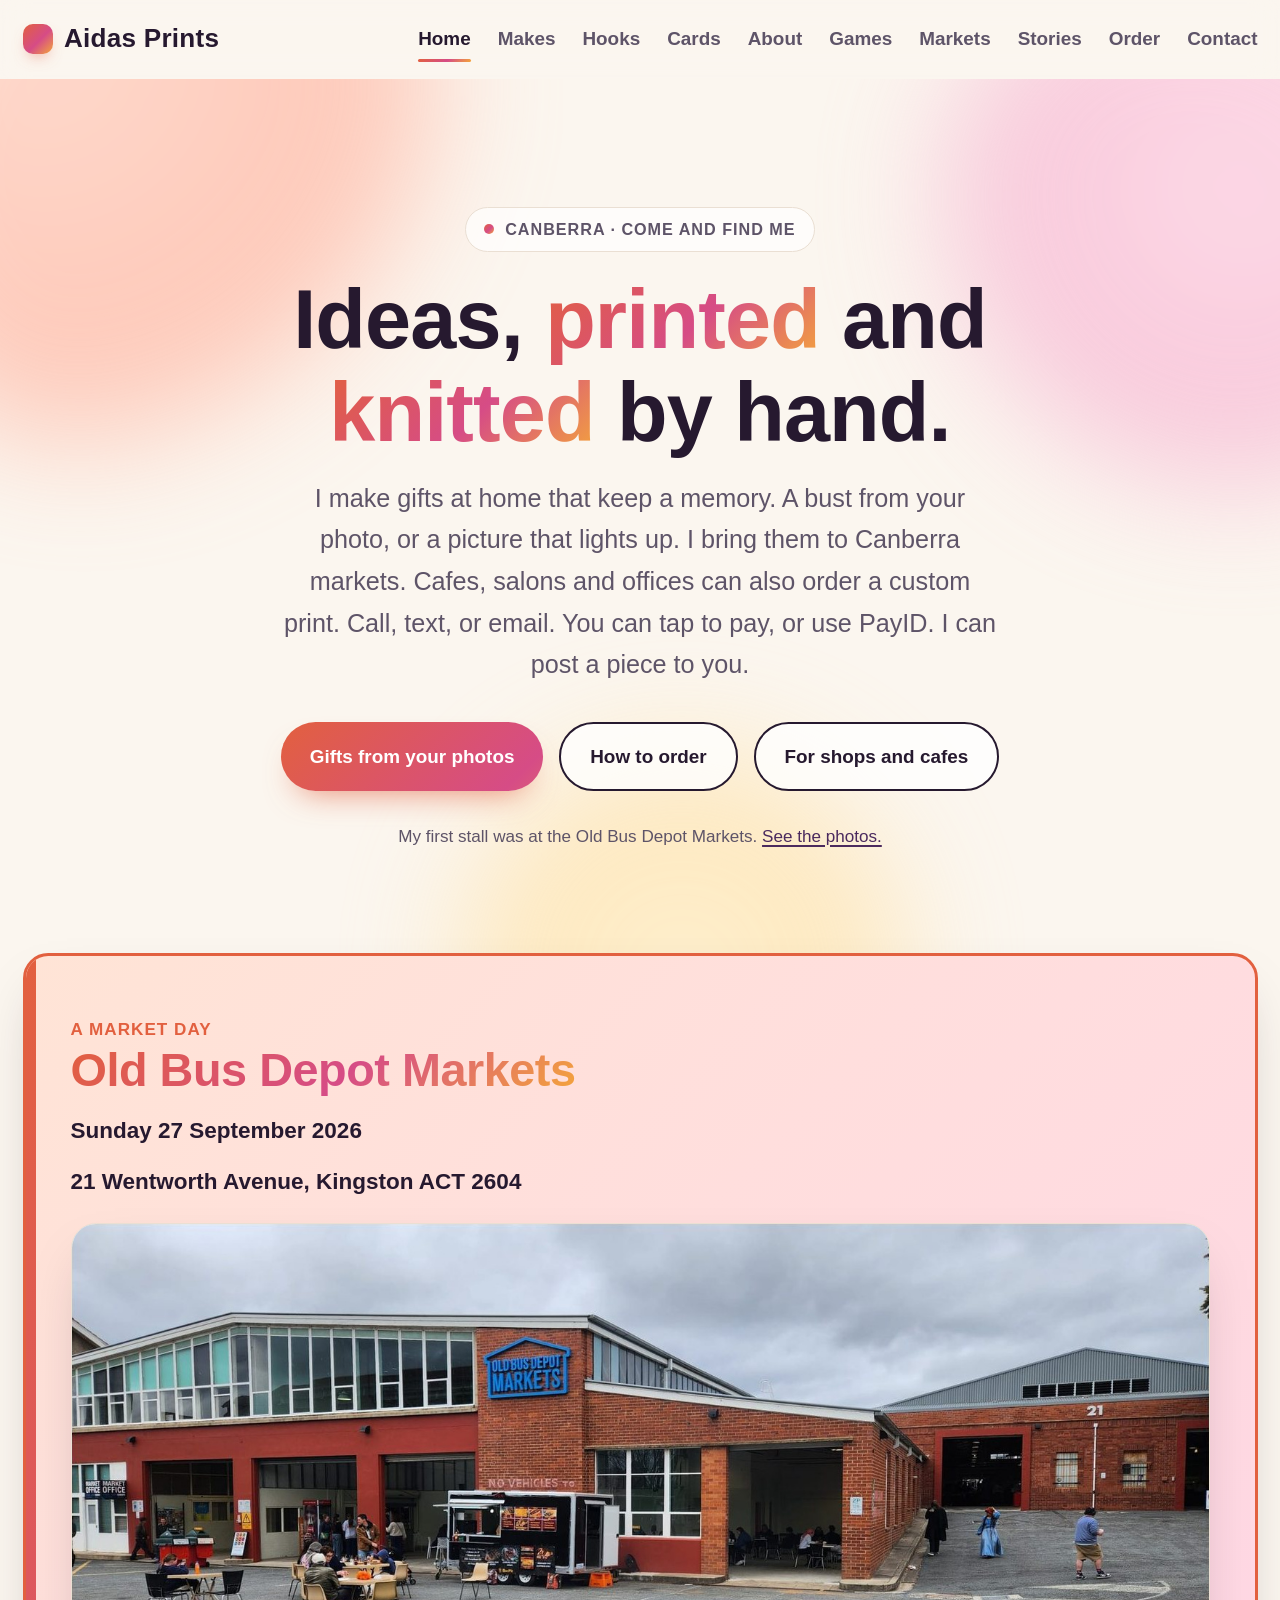
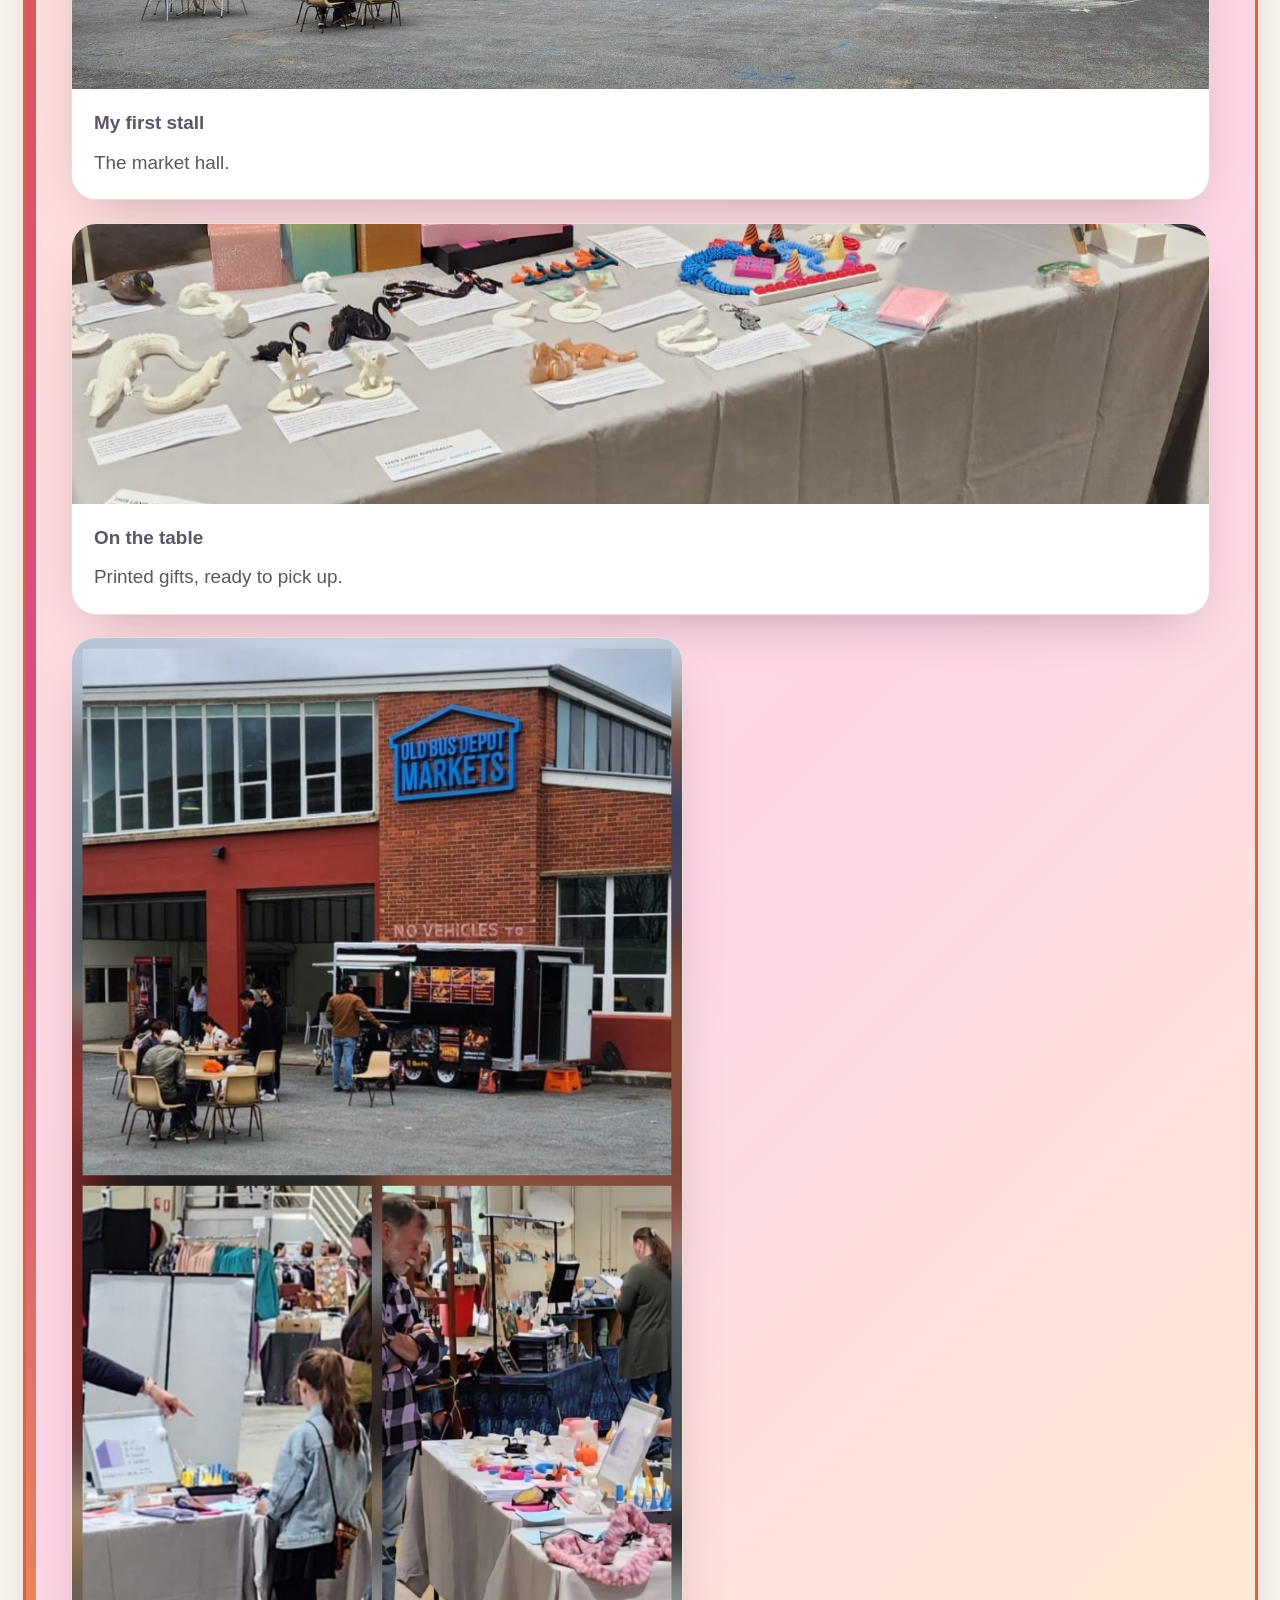
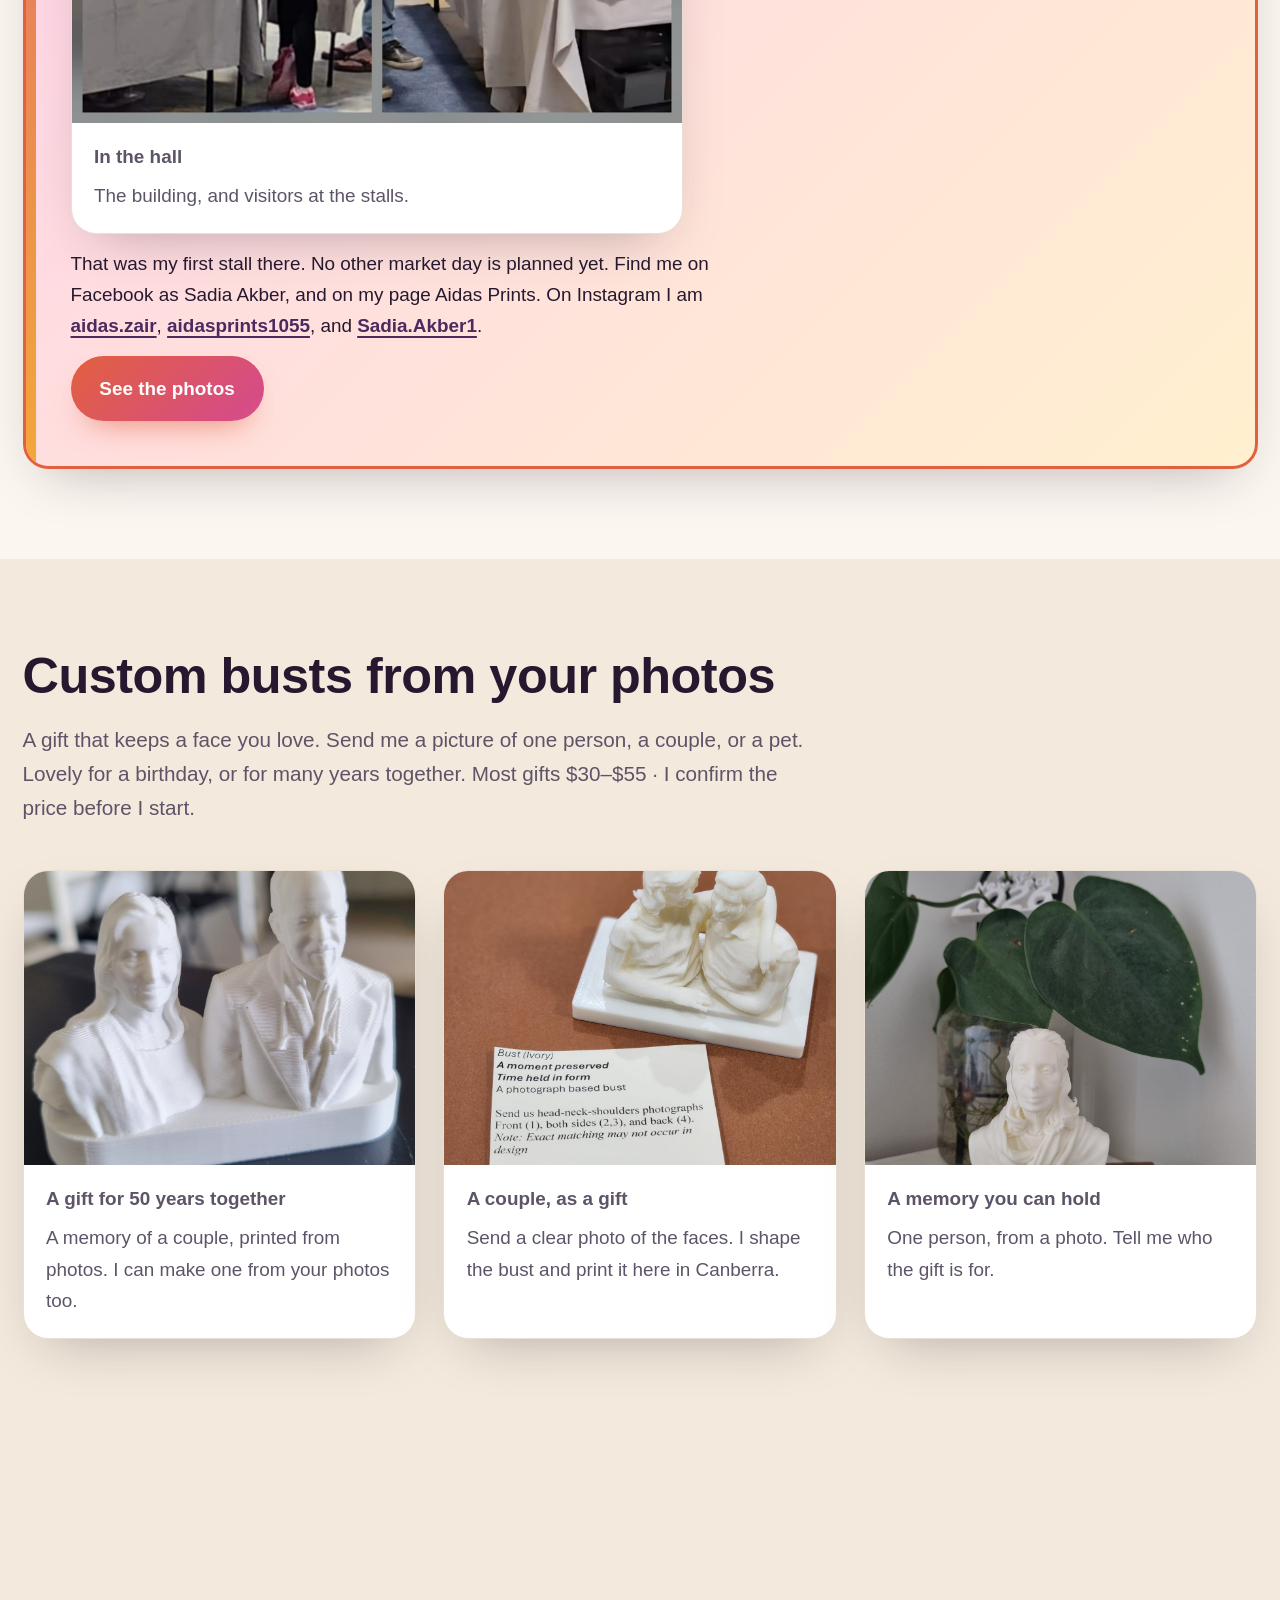
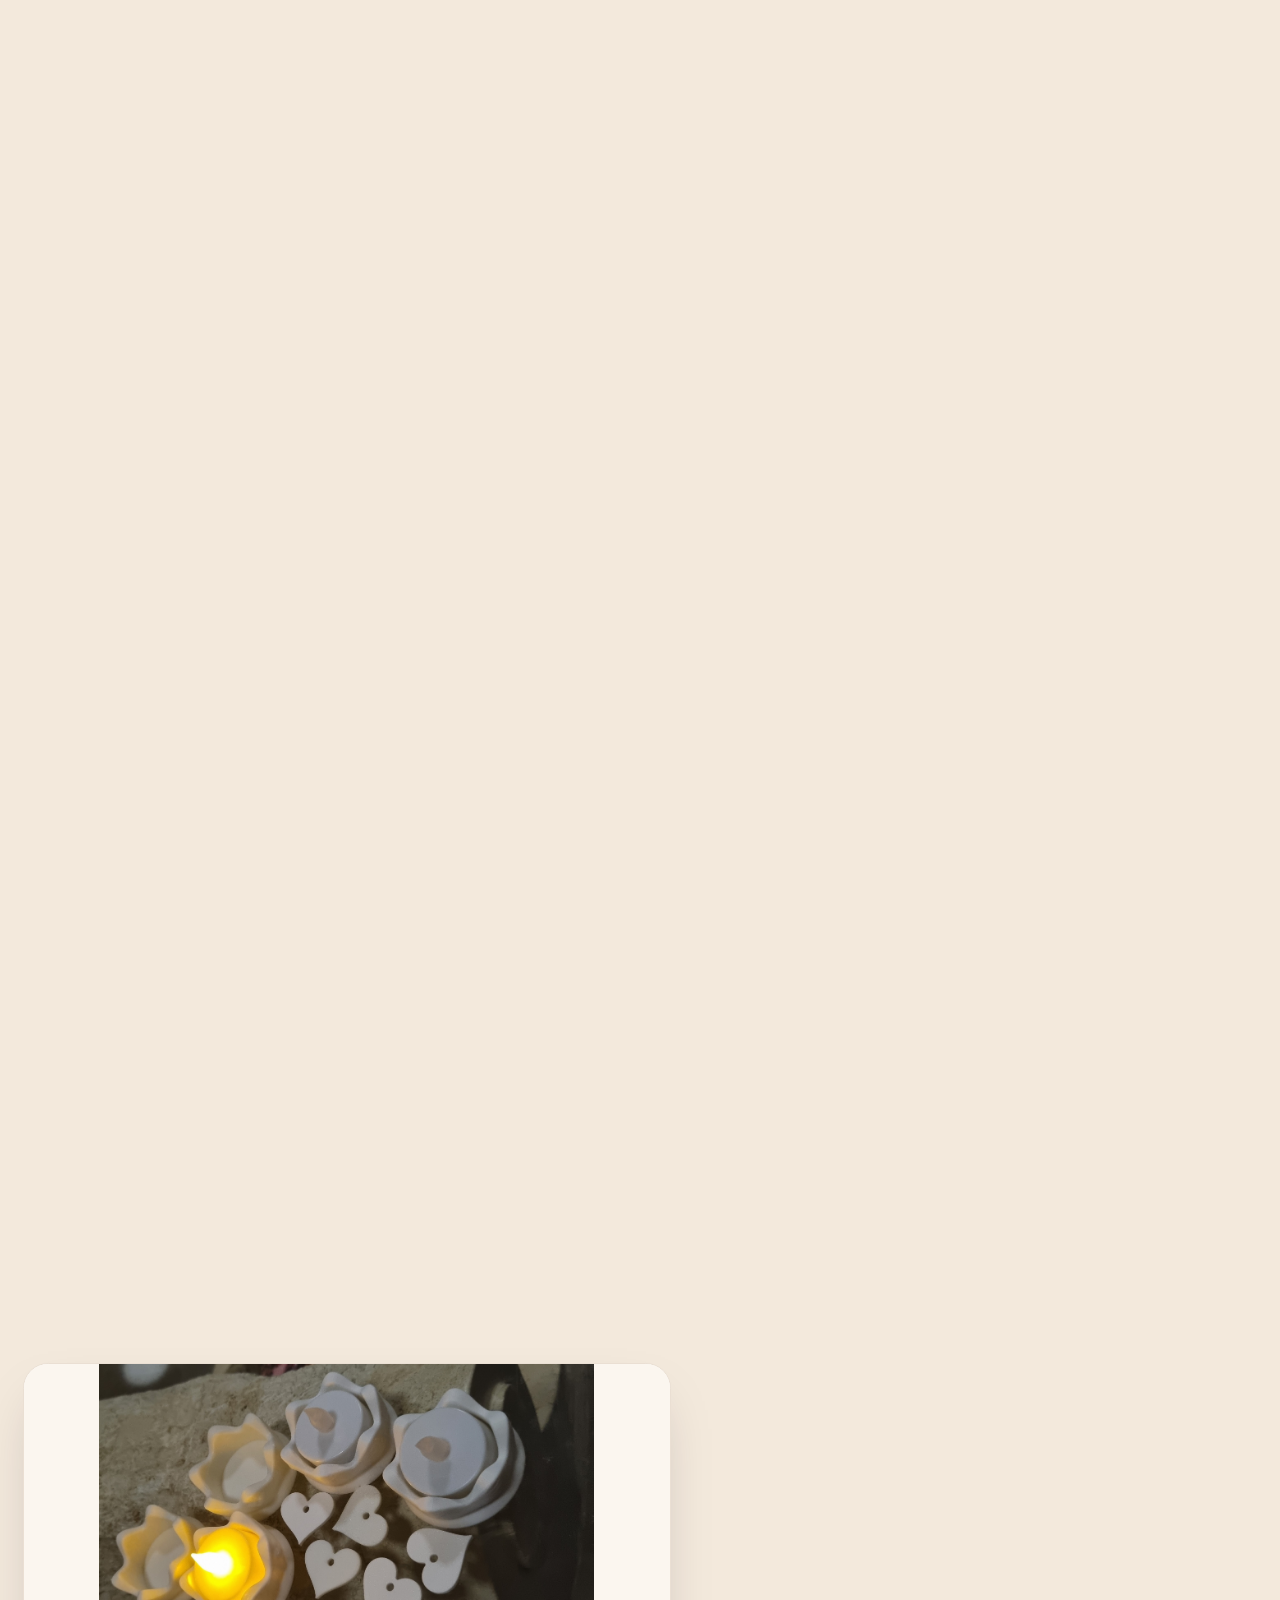
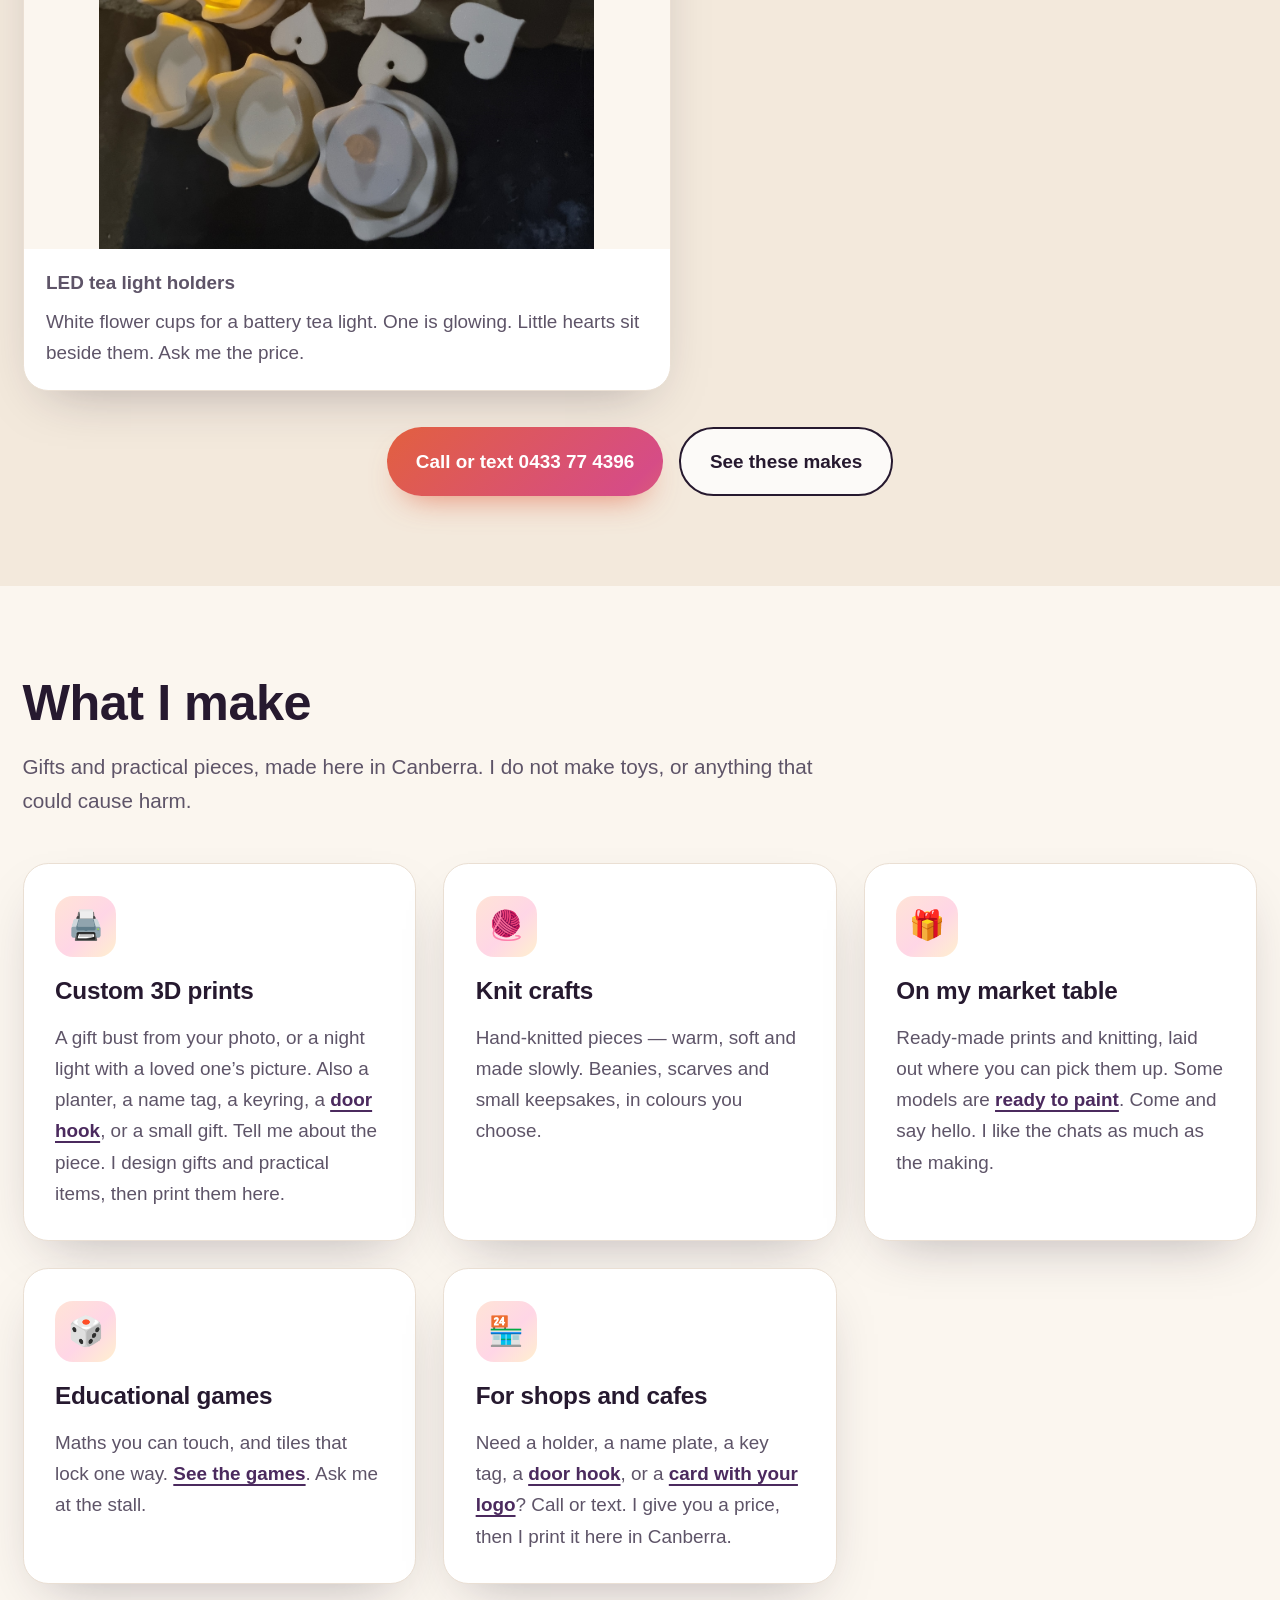
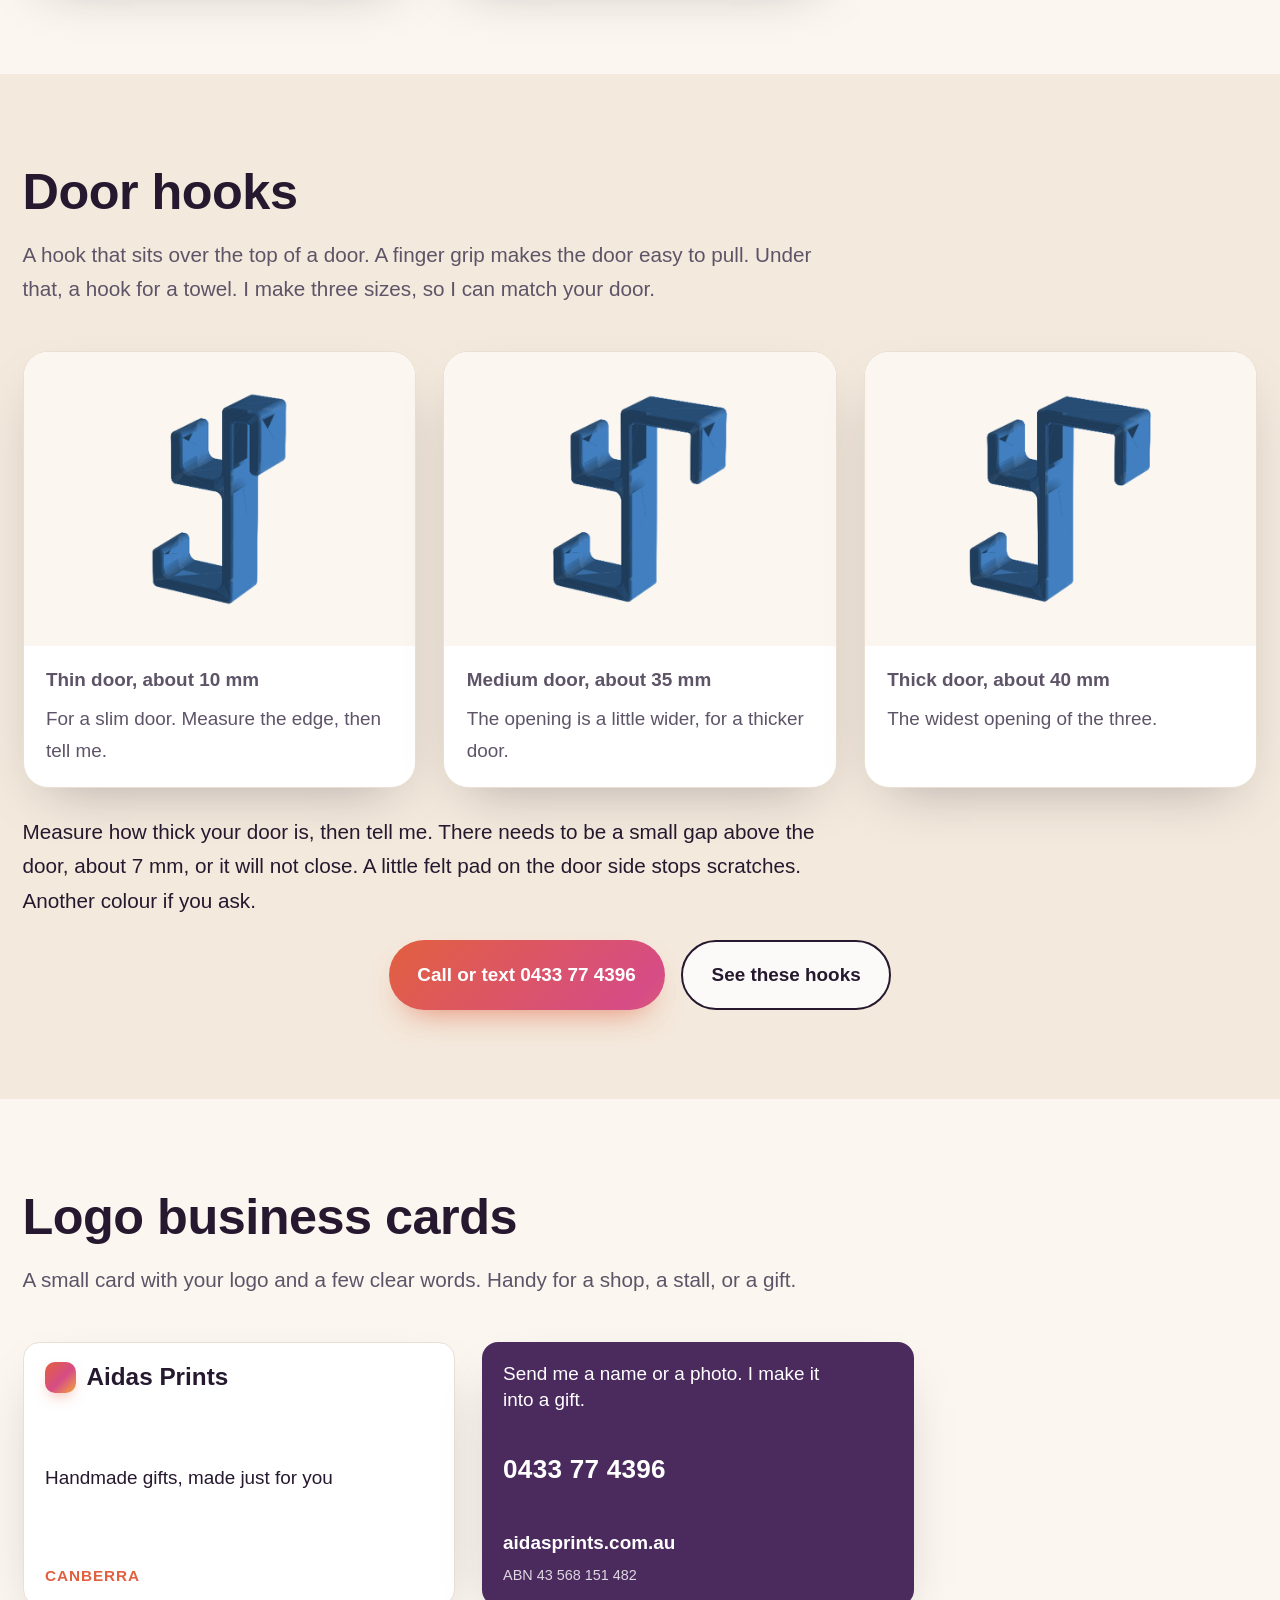
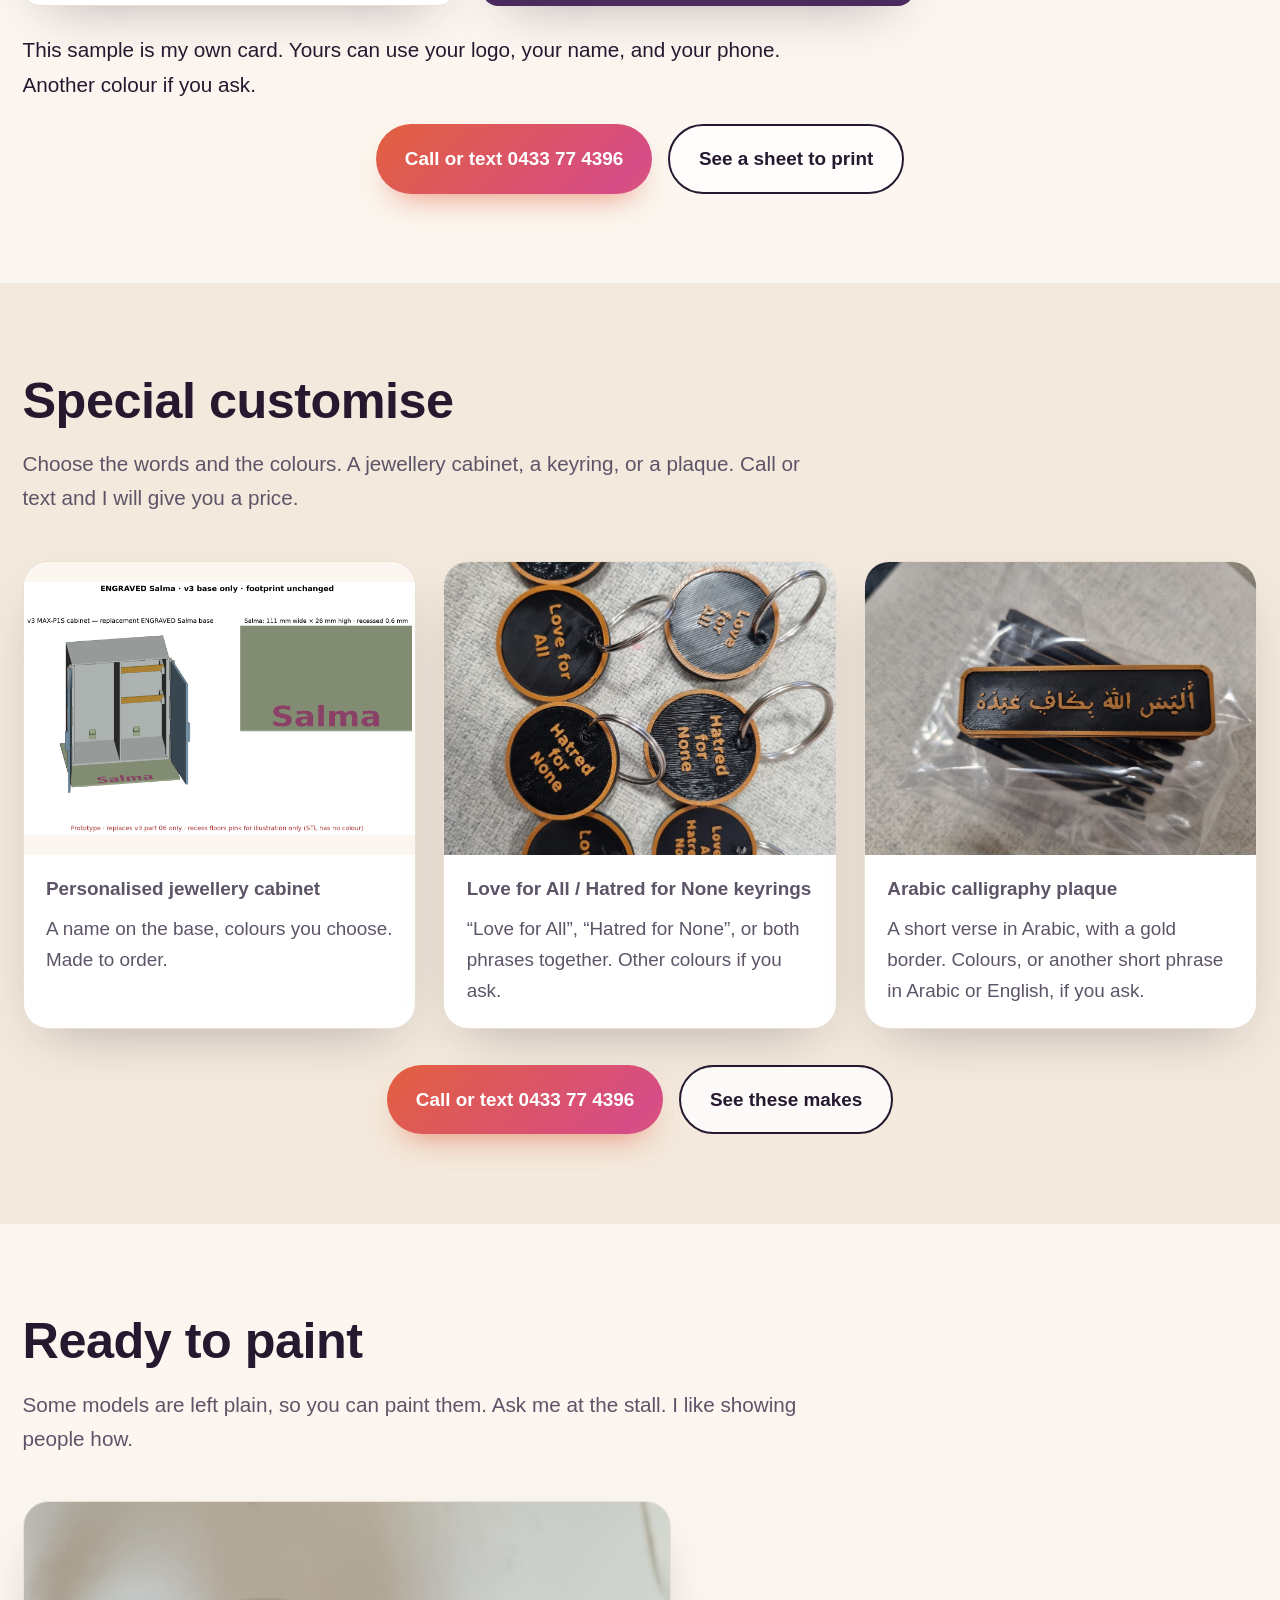
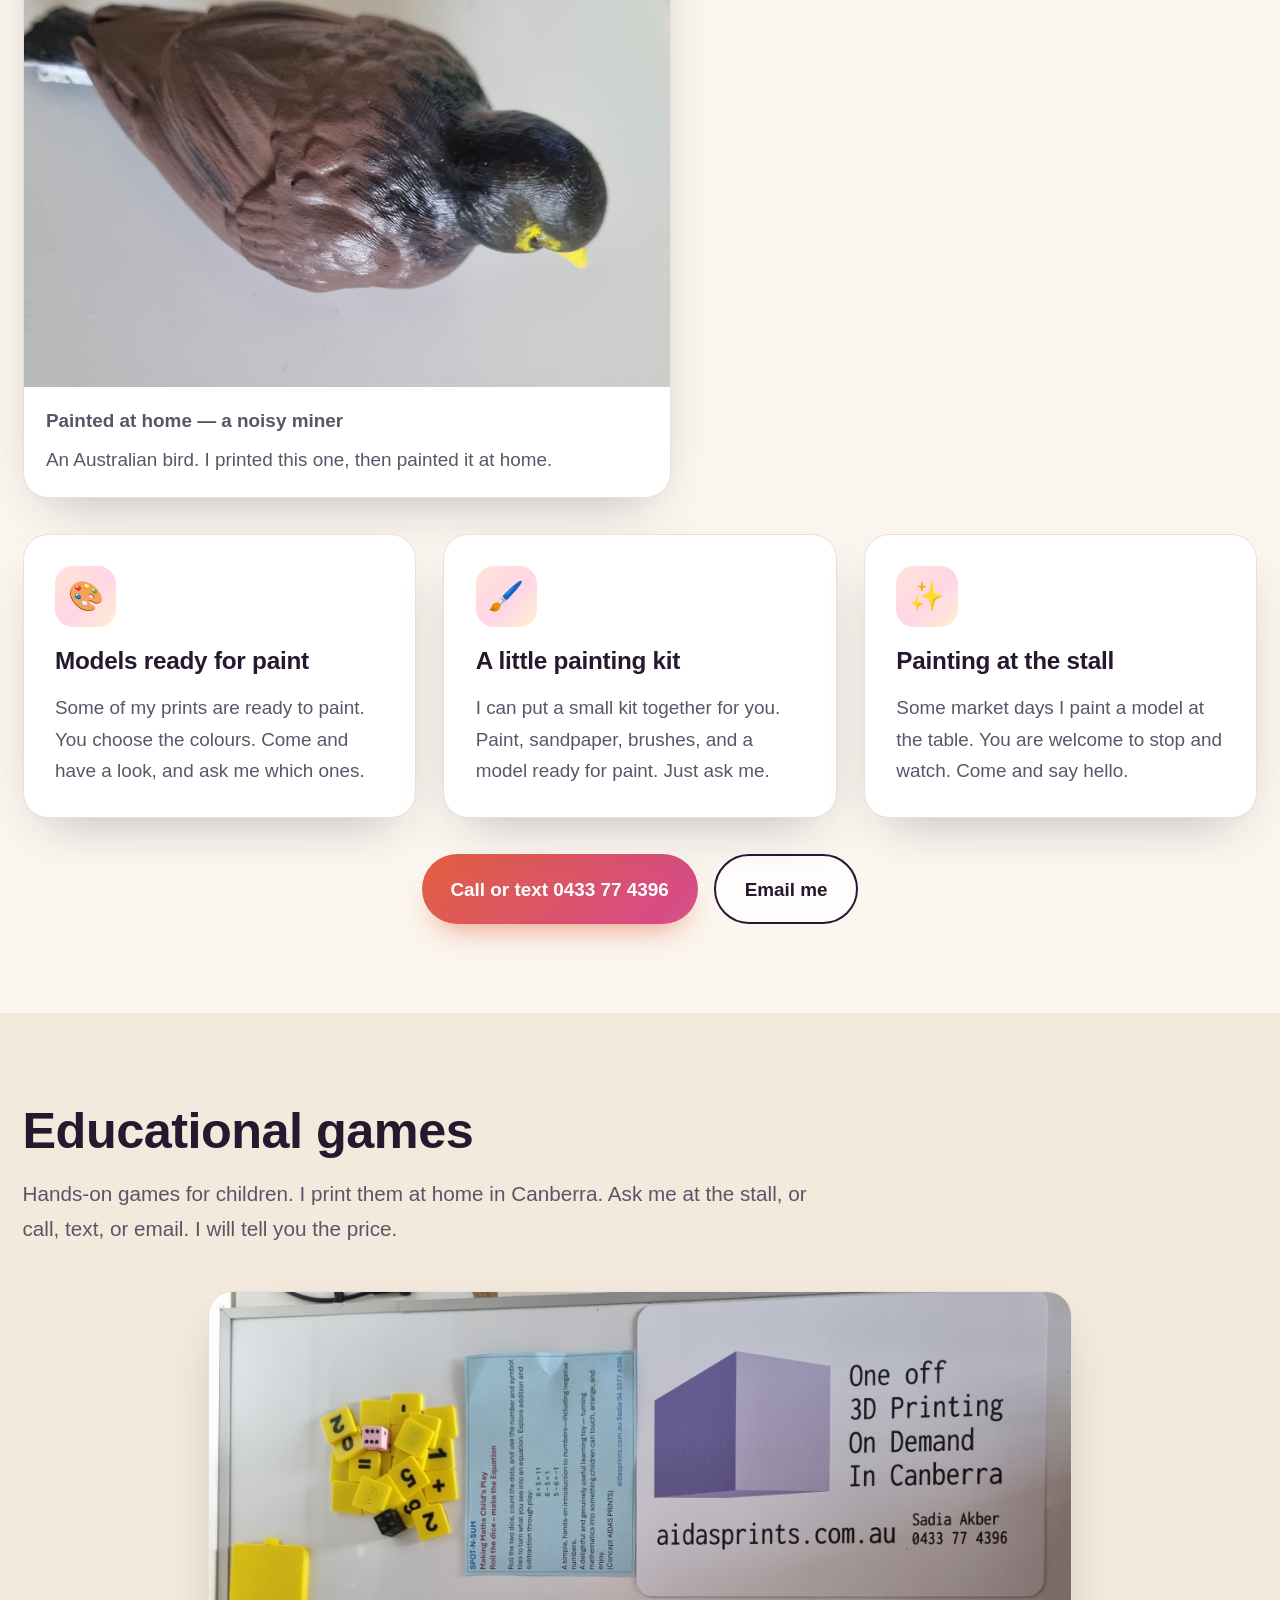
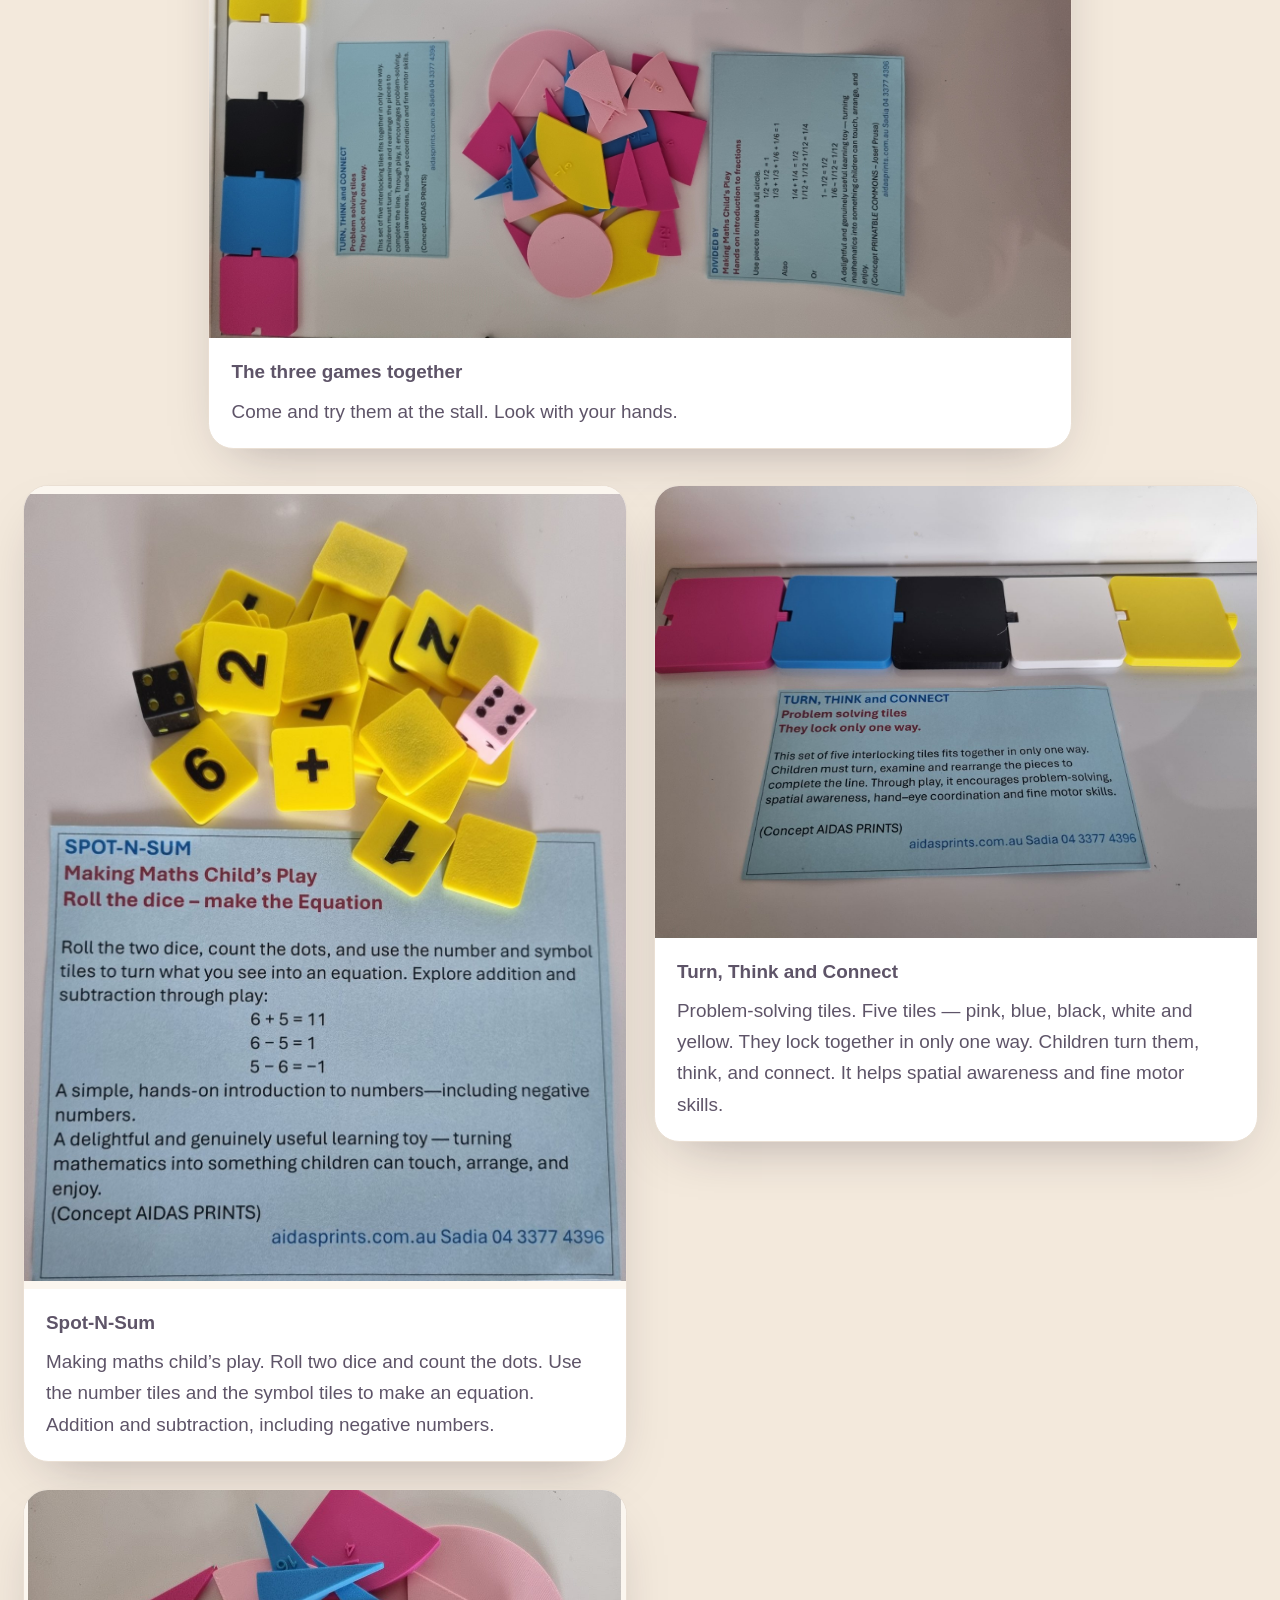
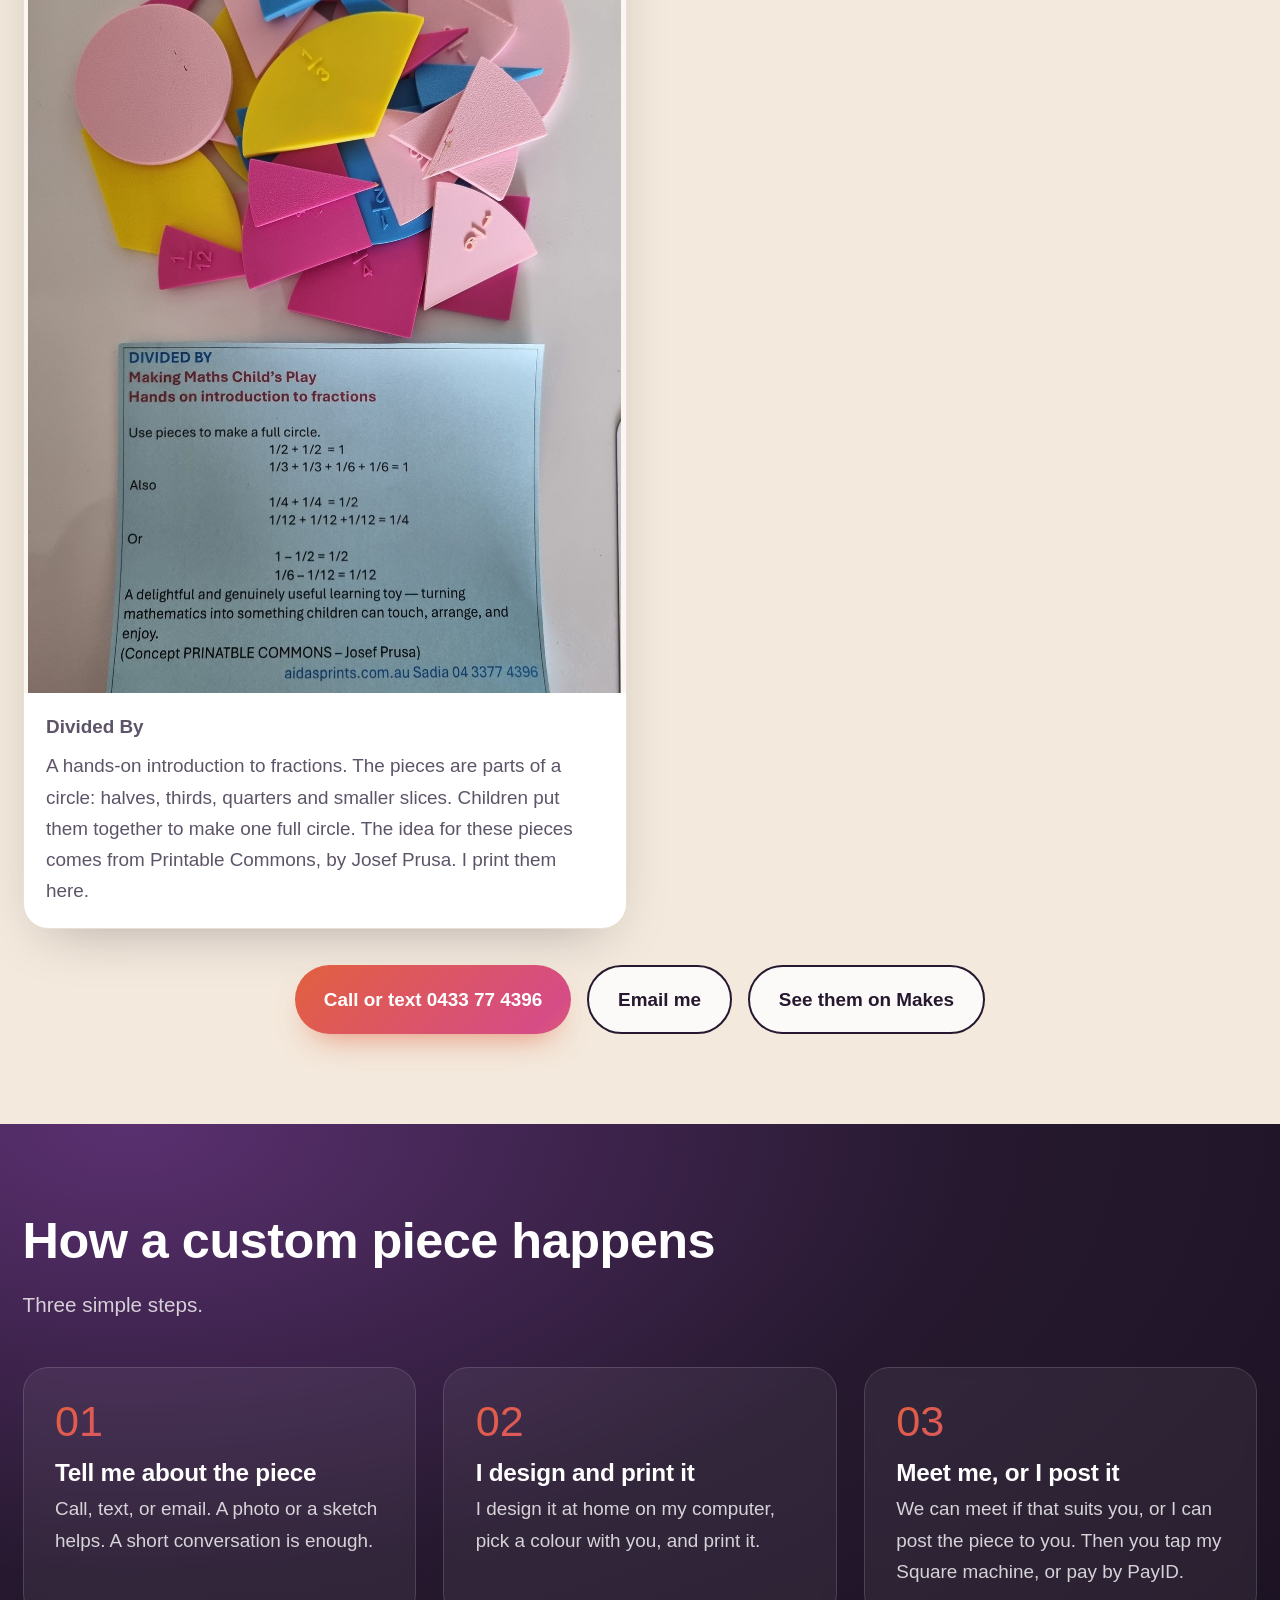
==== commit 7cd856a8: "Add personalised jewellery cabinet to Special customise. Show the new made-to-order jewellery cabine" ====
--- a/index.html
+++ b/index.html
@@ -404,11 +404,22 @@
           <div class="section-head reveal">
             <h2>Special customise</h2>
             <p>
-              Choose the words and the colours. Call or text and I will give
-              you a price.
+              Choose the words and the colours. A jewellery cabinet, a keyring,
+              or a plaque. Call or text and I will give you a price.
             </p>
           </div>
           <div class="gallery">
+            <figure class="reveal">
+              <a href="makes.html#jewellery-cabinet-personalised">
+                <img class="fit-contain" src="photos/jewellery-cabinet-personalised.png" alt="A 3D printed jewellery cabinet with two doors open, necklace pegs and earring bars inside, and a name engraved on the base" />
+                <figcaption>
+                  Personalised jewellery cabinet
+                  <p>
+                    A name on the base, colours you choose. Made to order.
+                  </p>
+                </figcaption>
+              </a>
+            </figure>
             <figure class="reveal">
               <a href="makes.html#love-hatred-keyrings">
                 <img src="photos/love-hatred-keyrings.jpg" alt="Round black keyrings with an orange-gold rim and raised gold lettering. Some read Love for All, some read Hatred for None, and one shows both." />
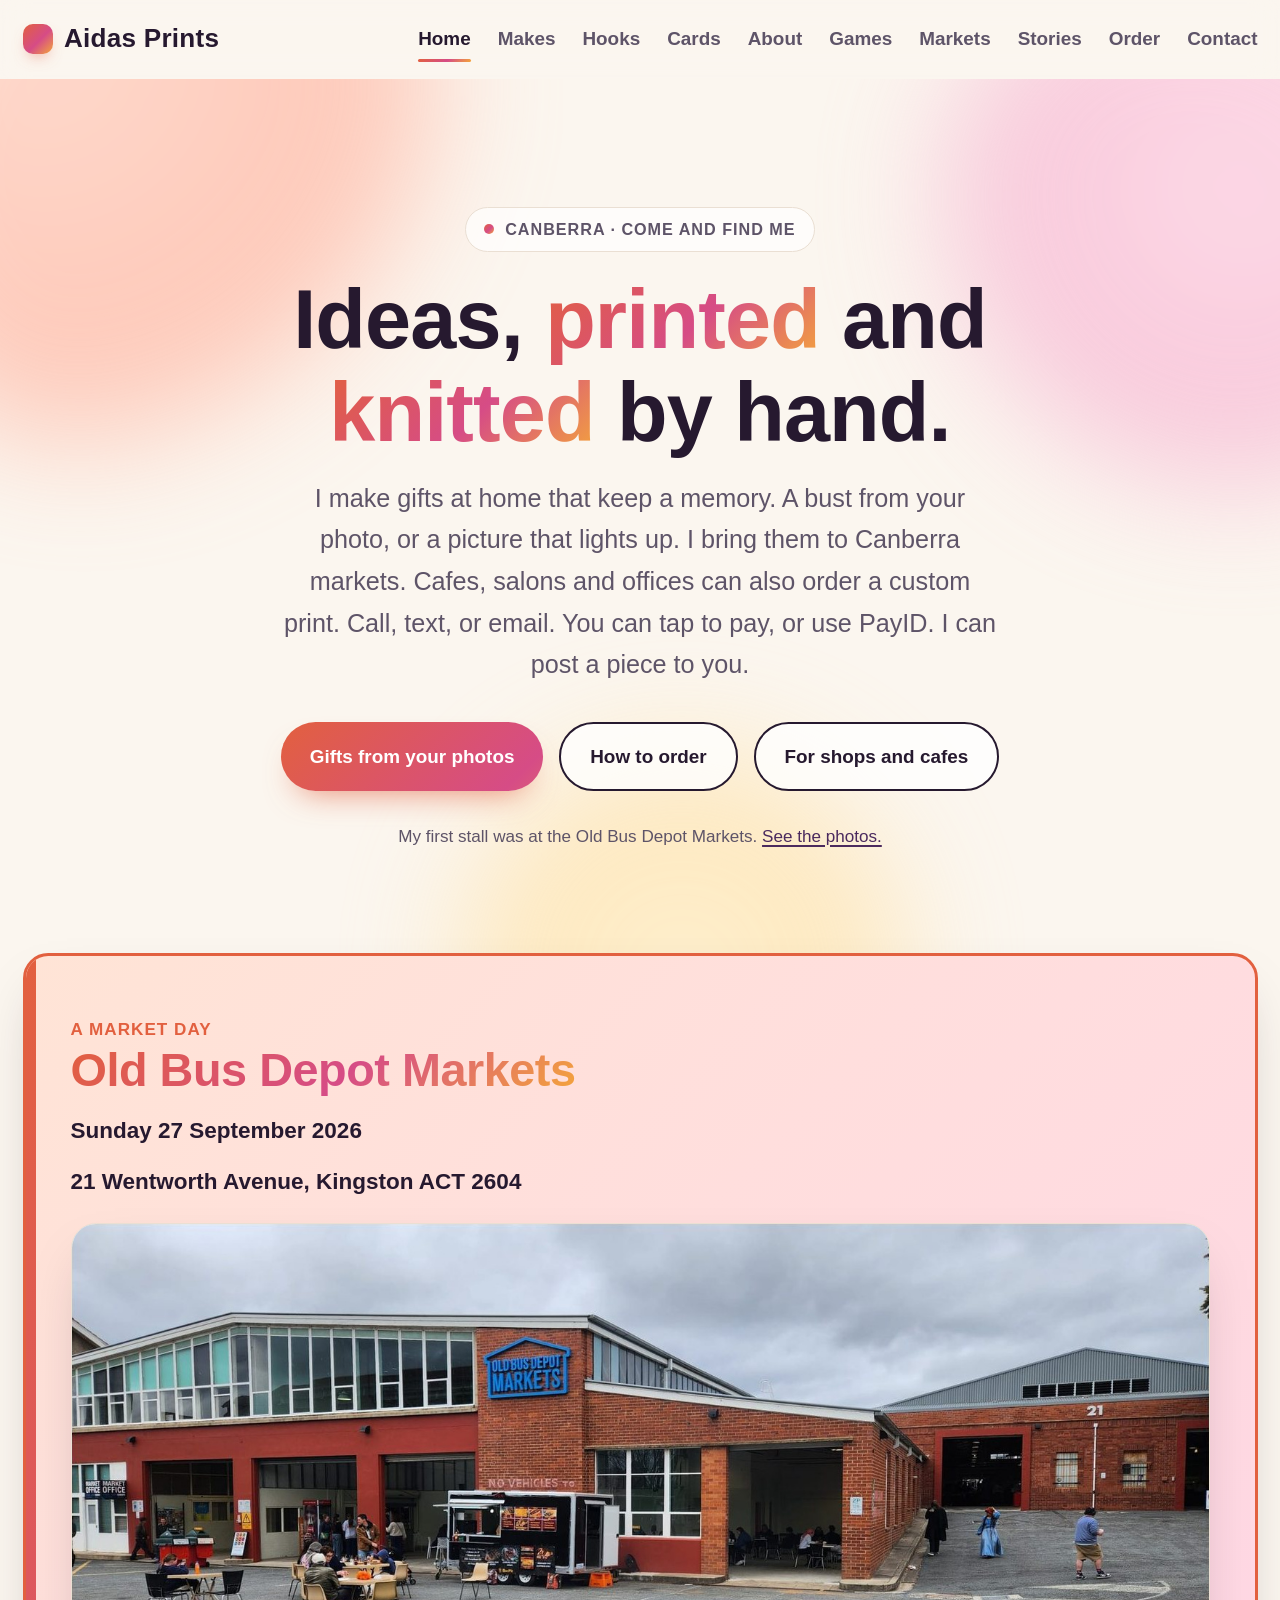
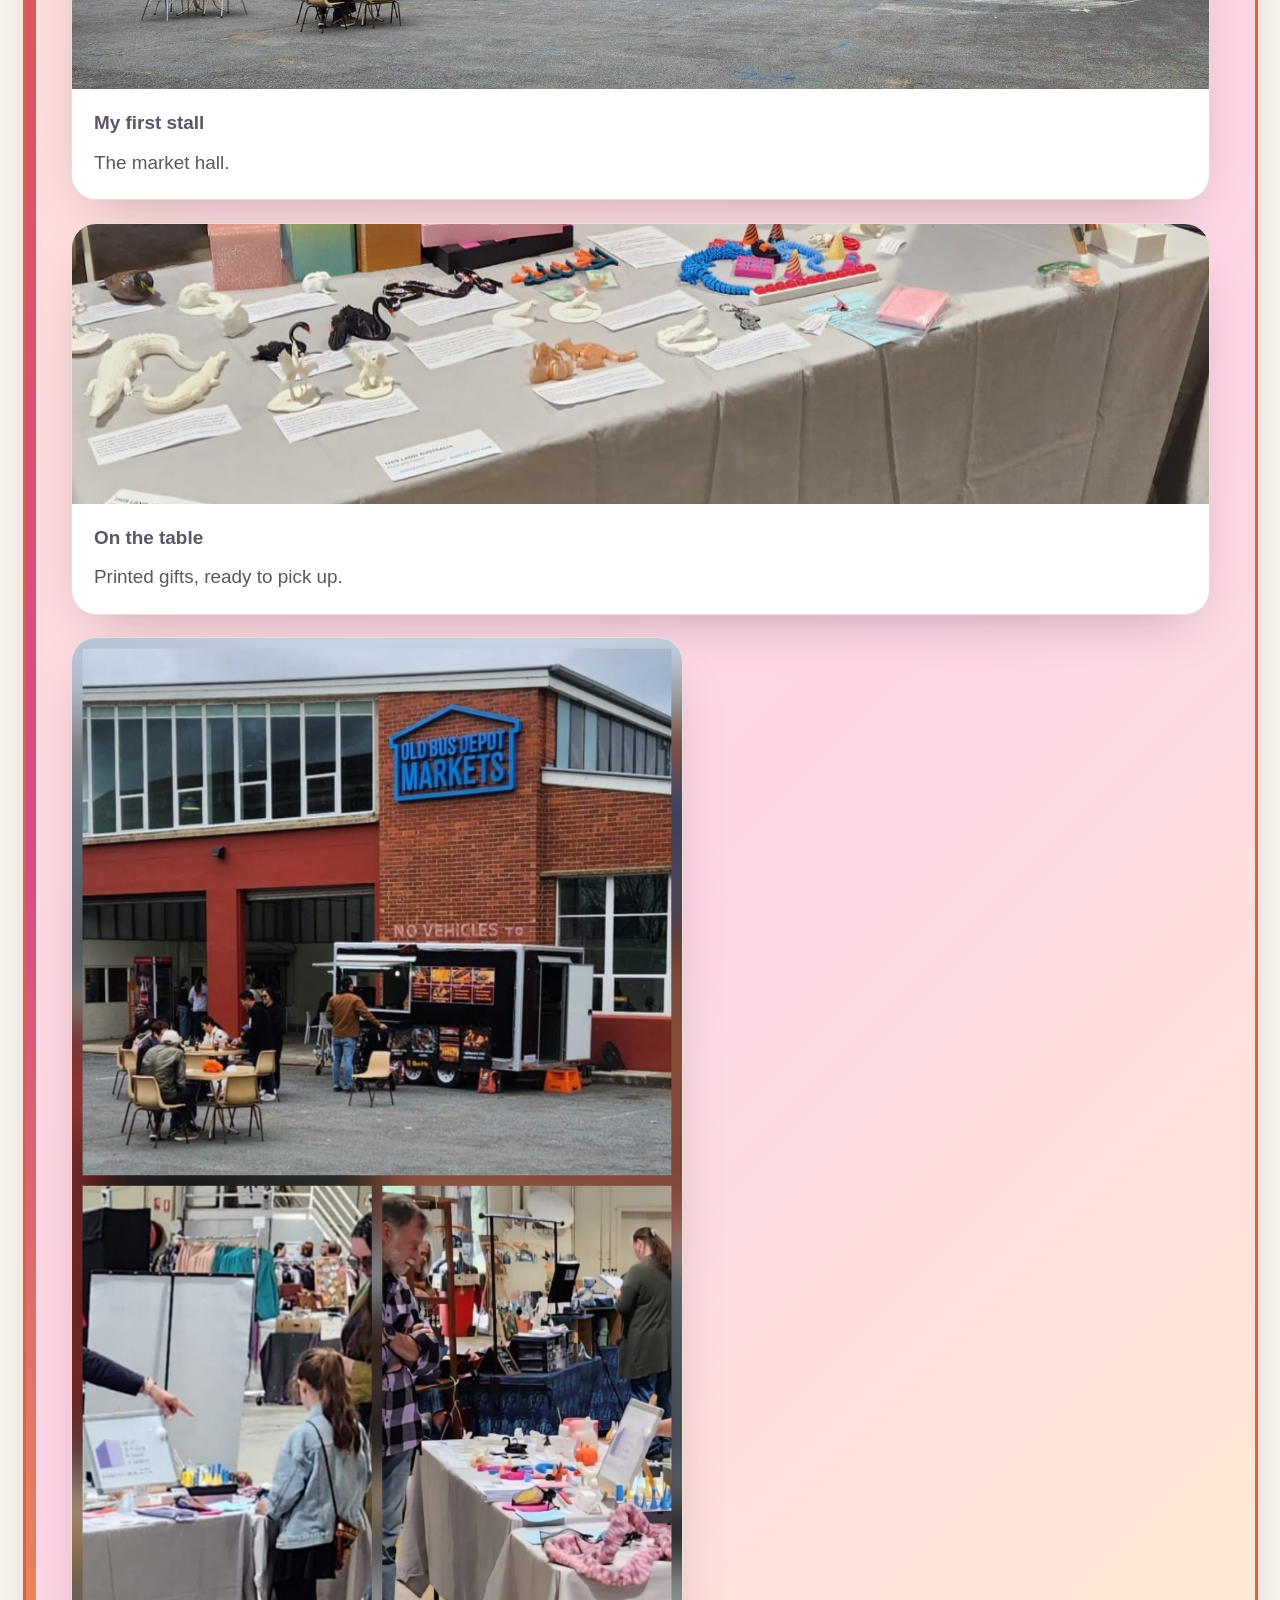
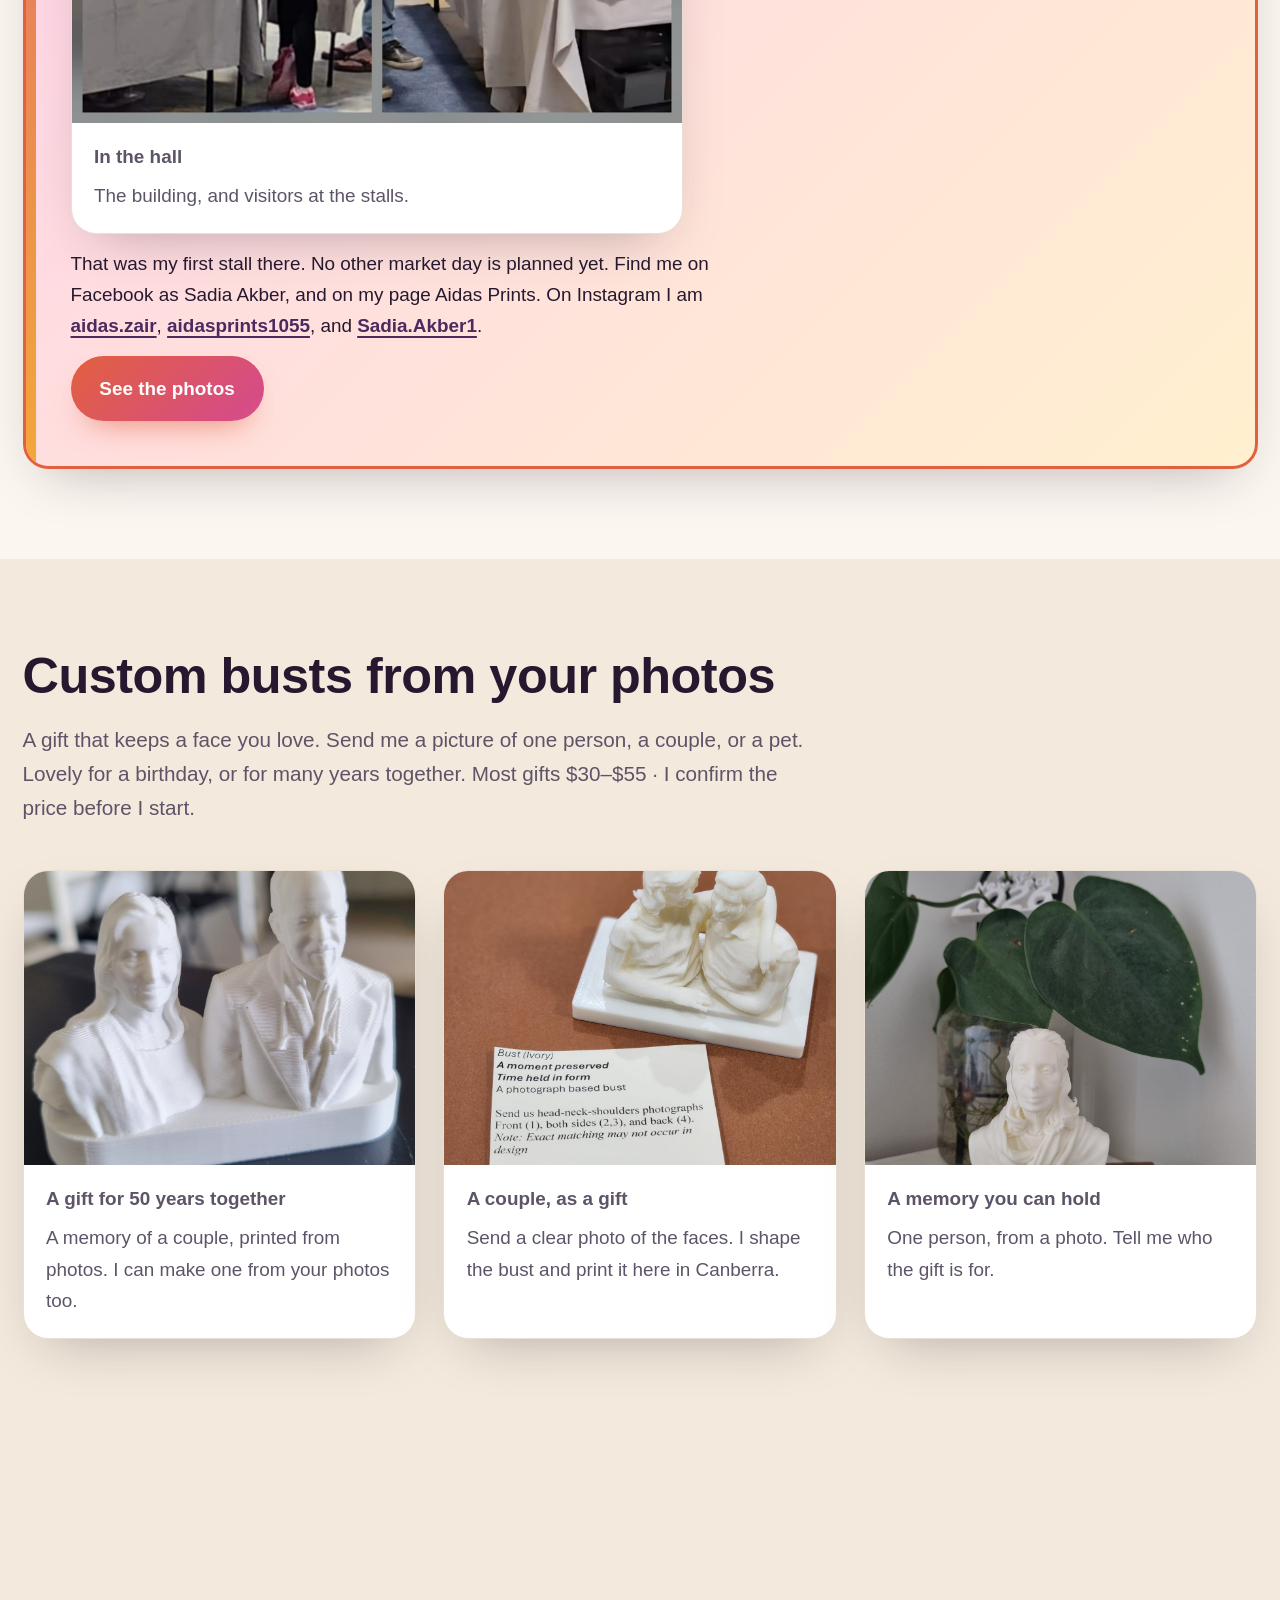
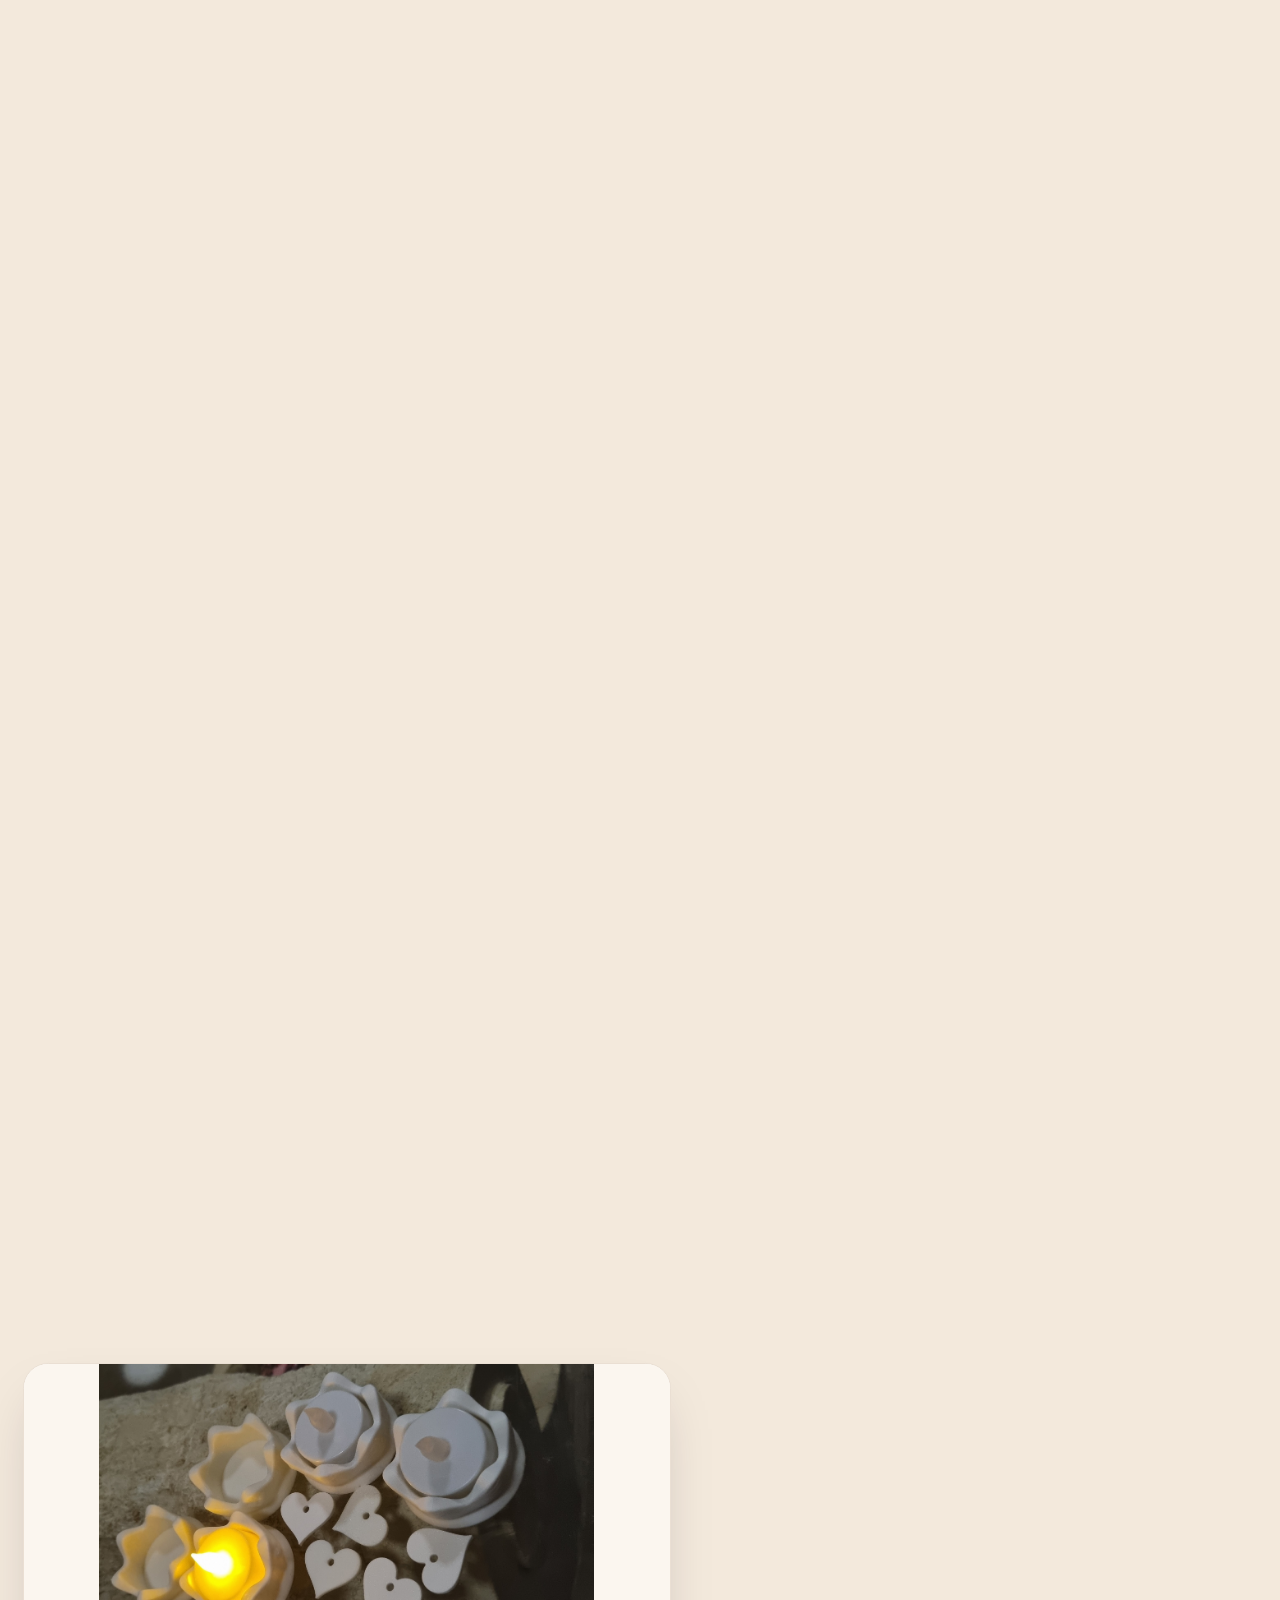
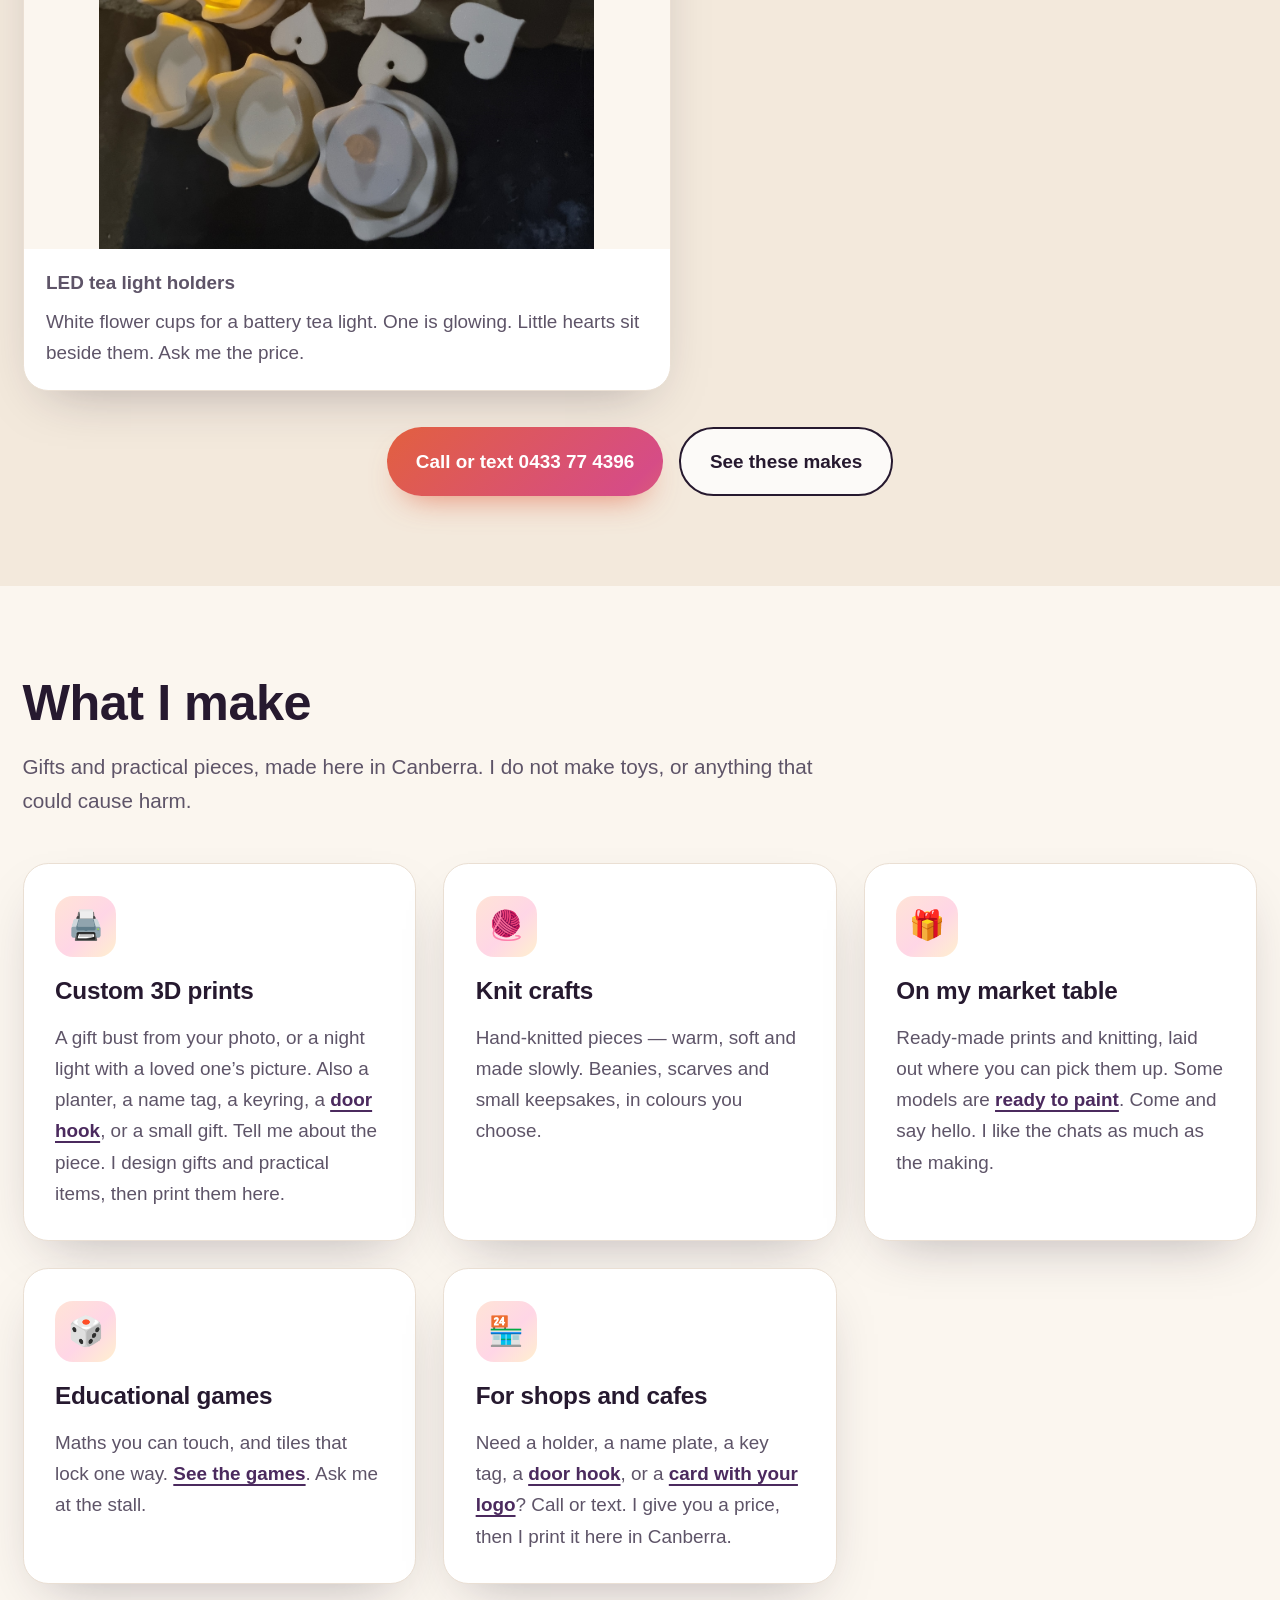
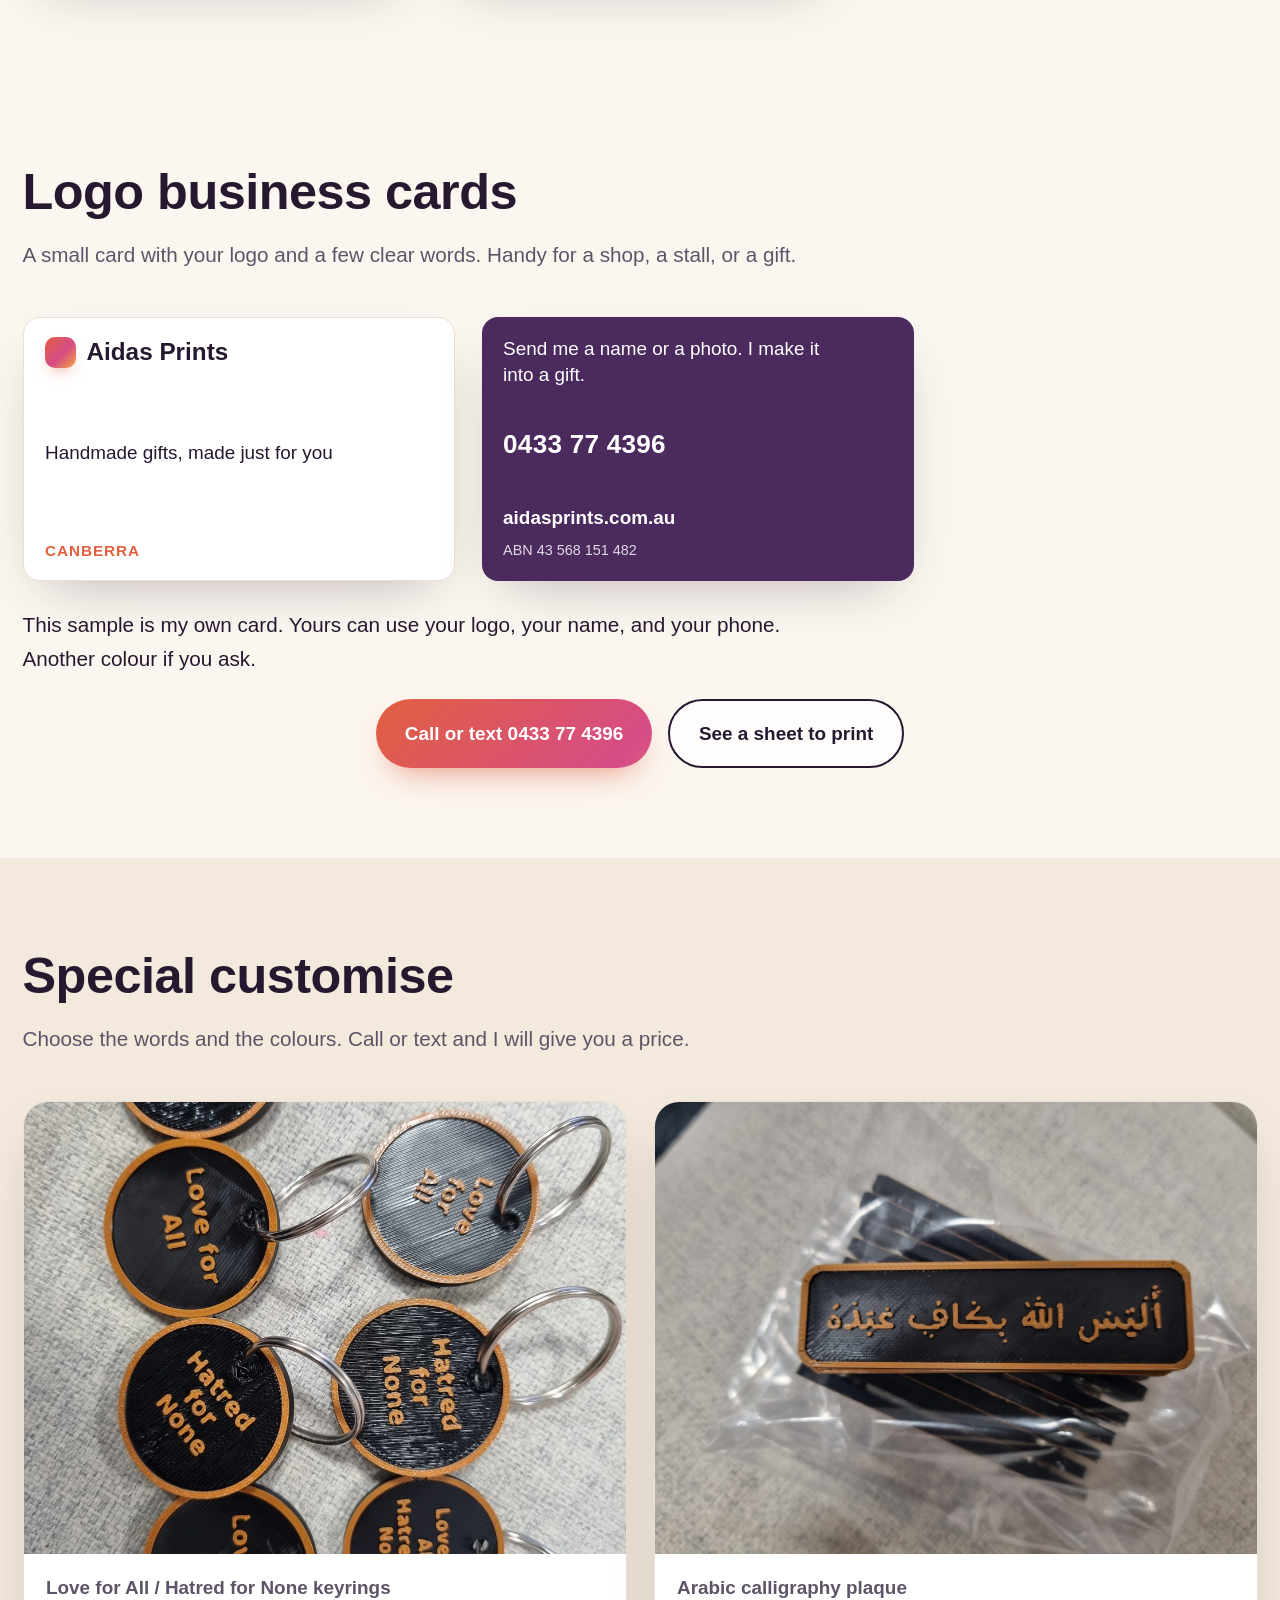
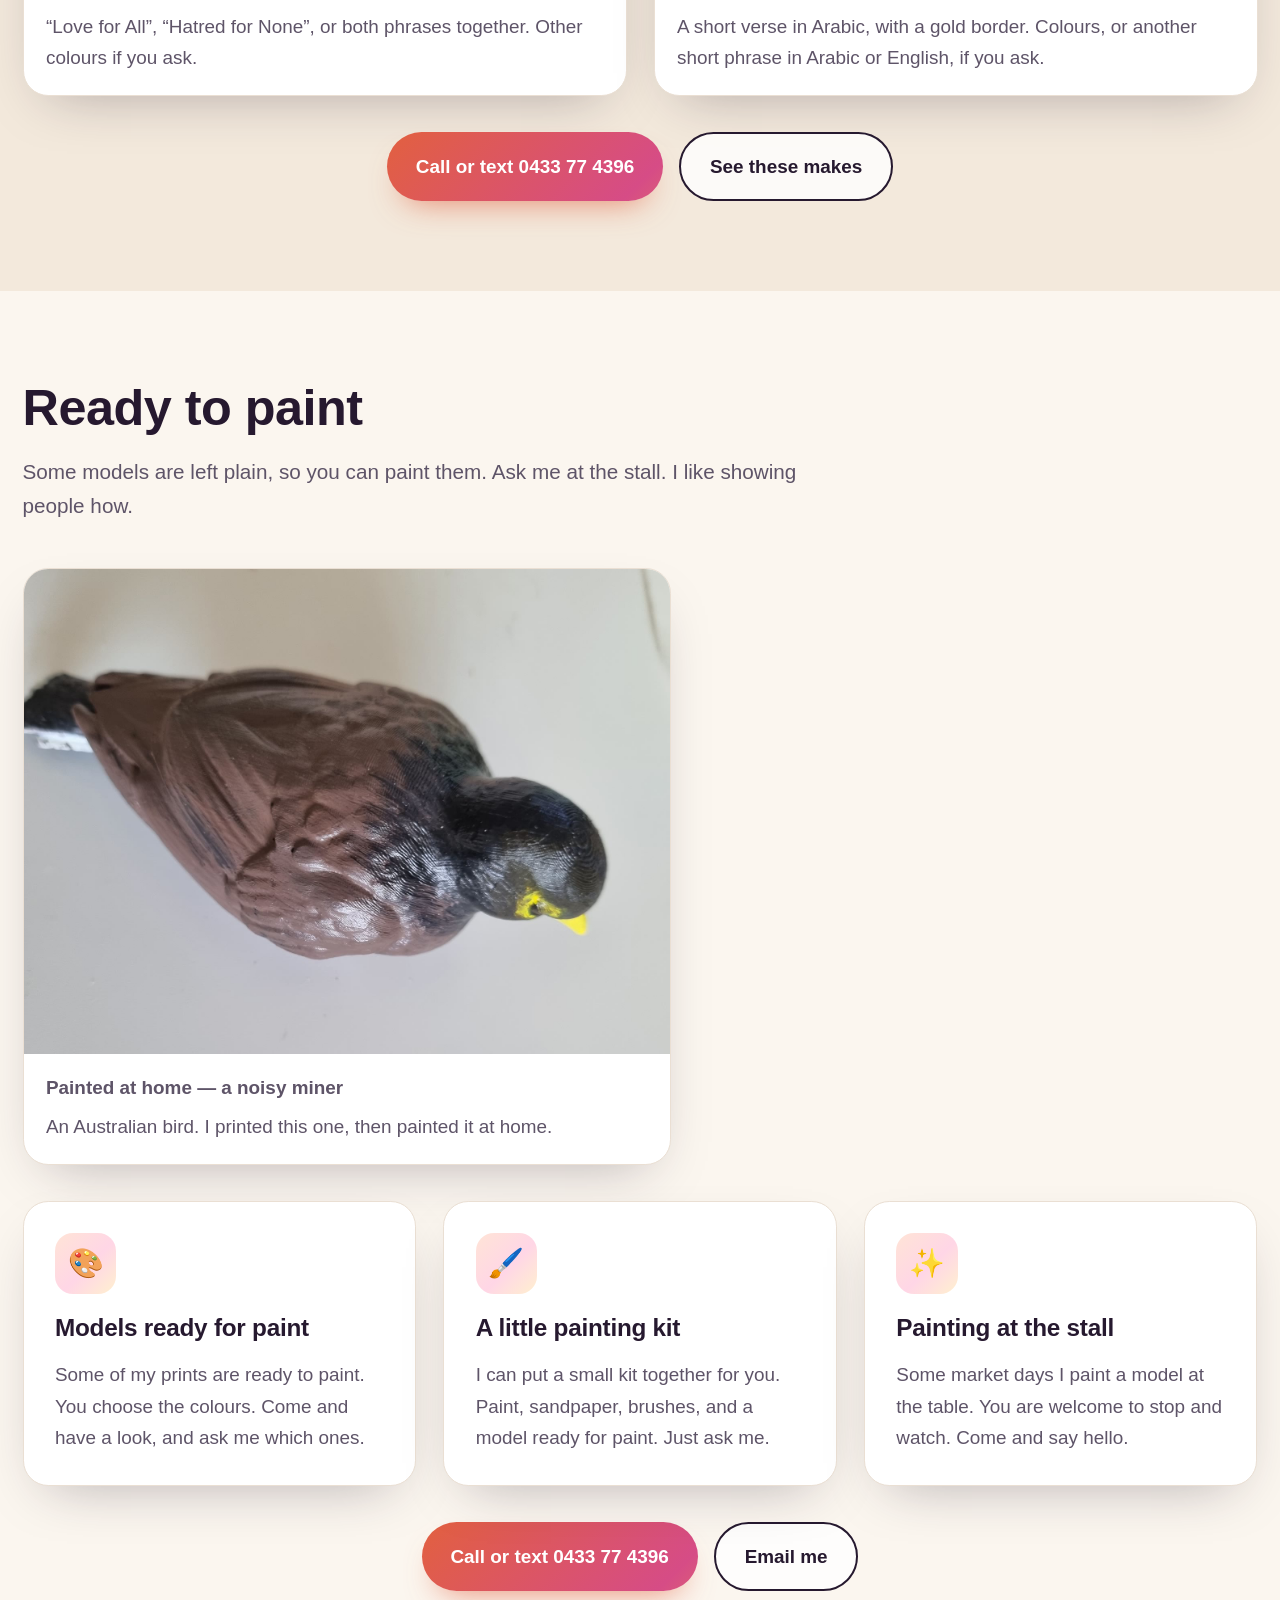
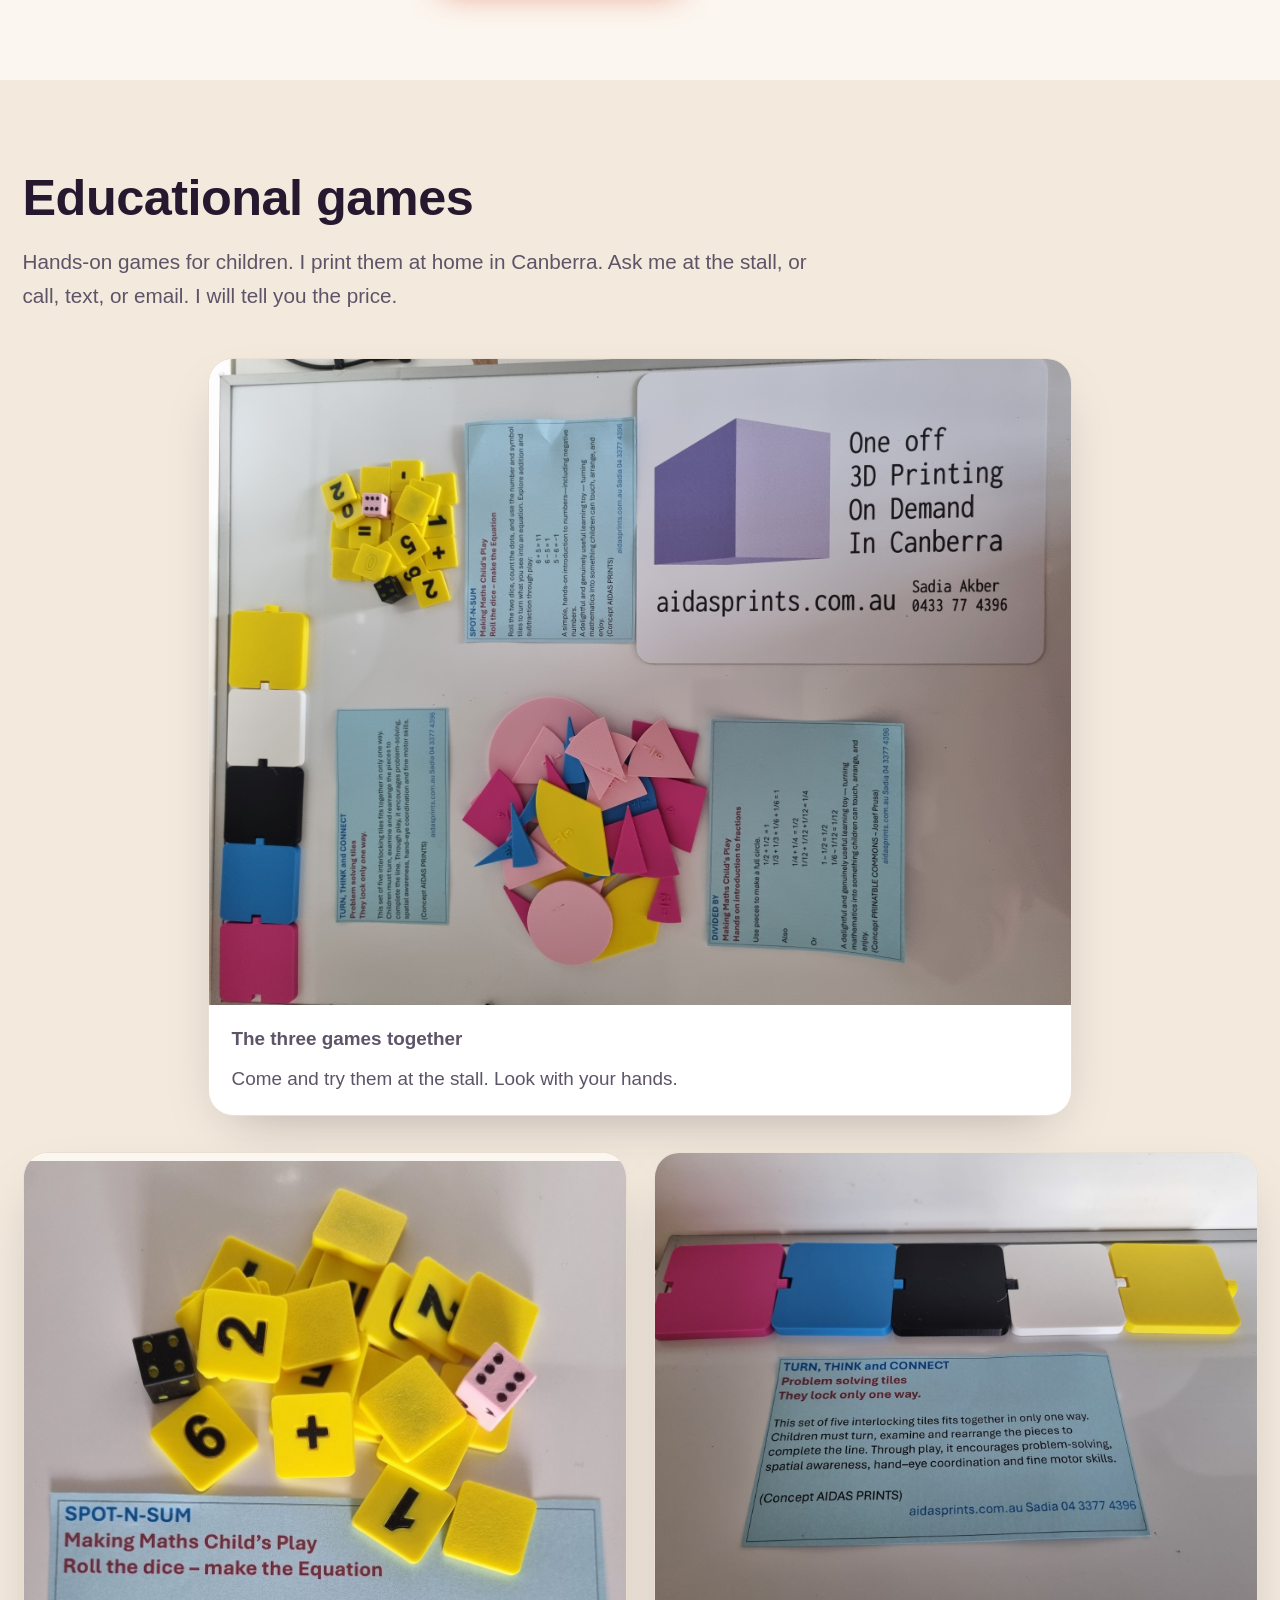
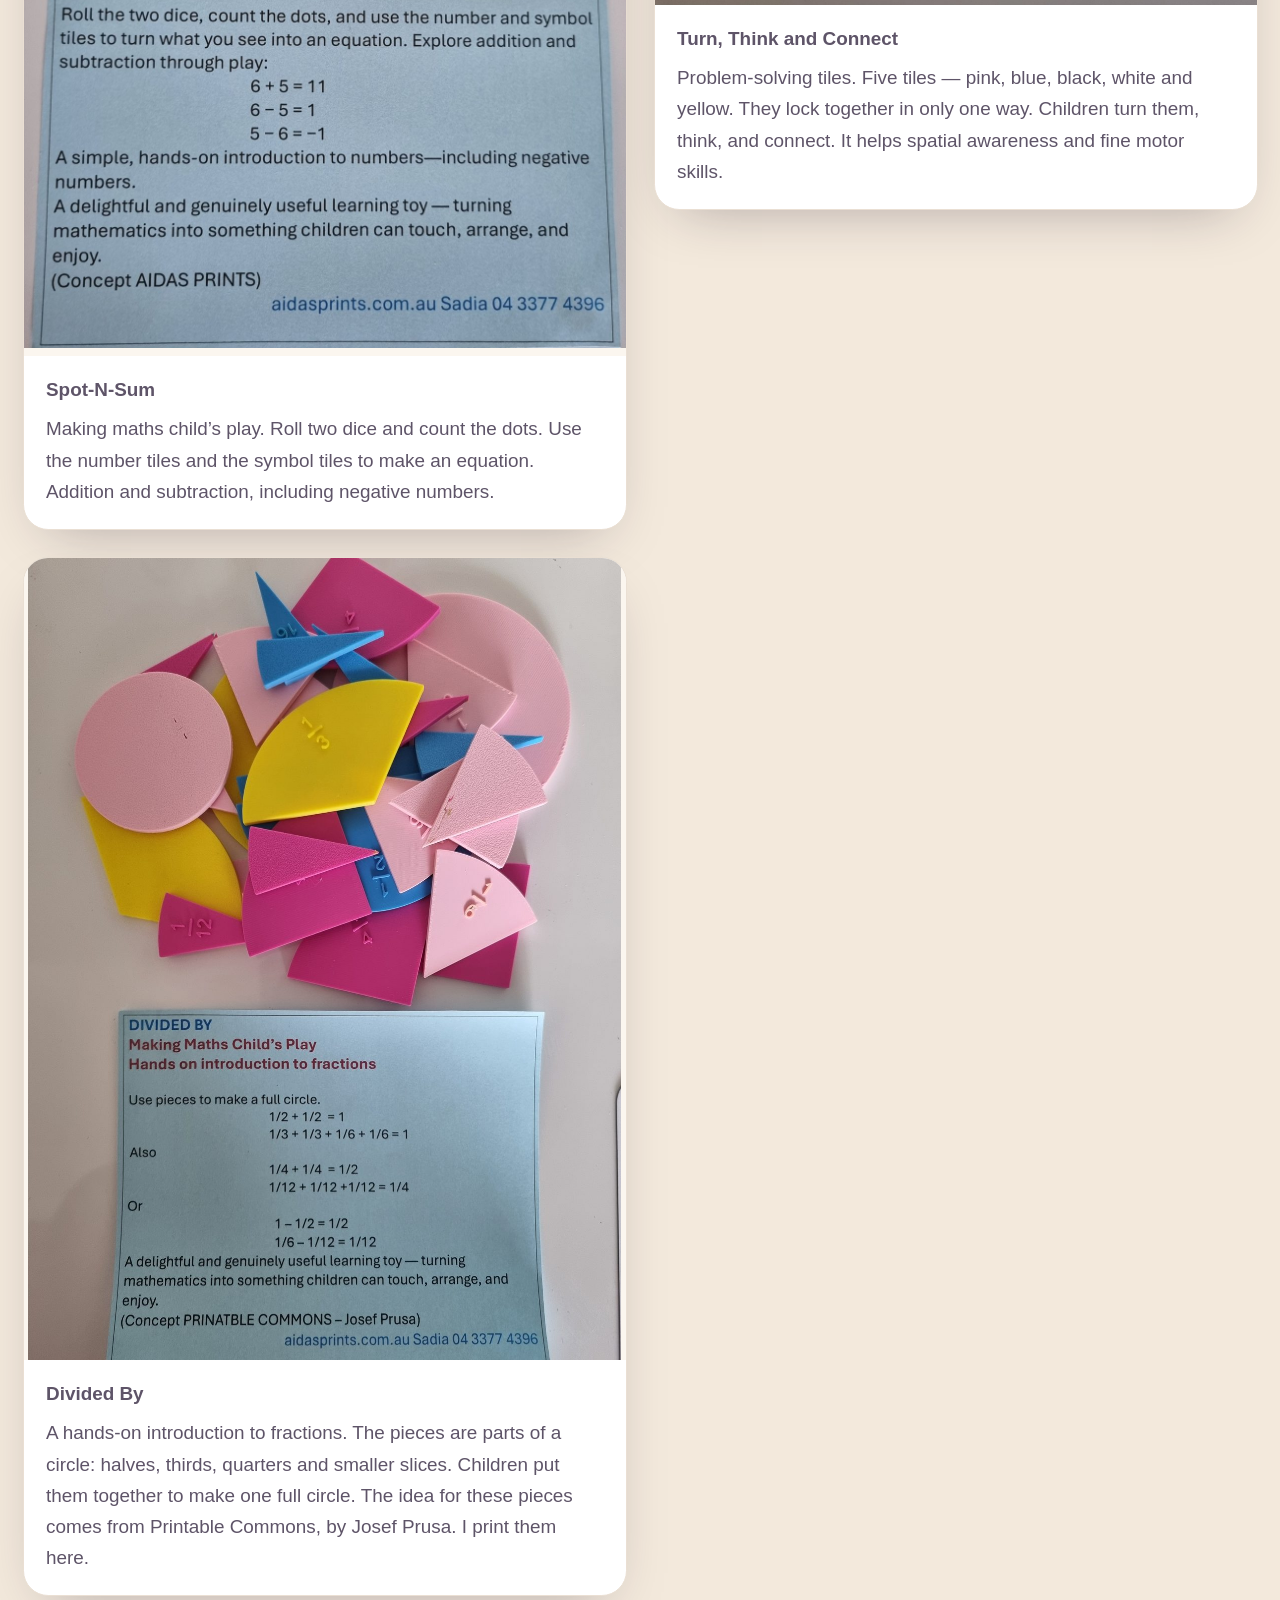
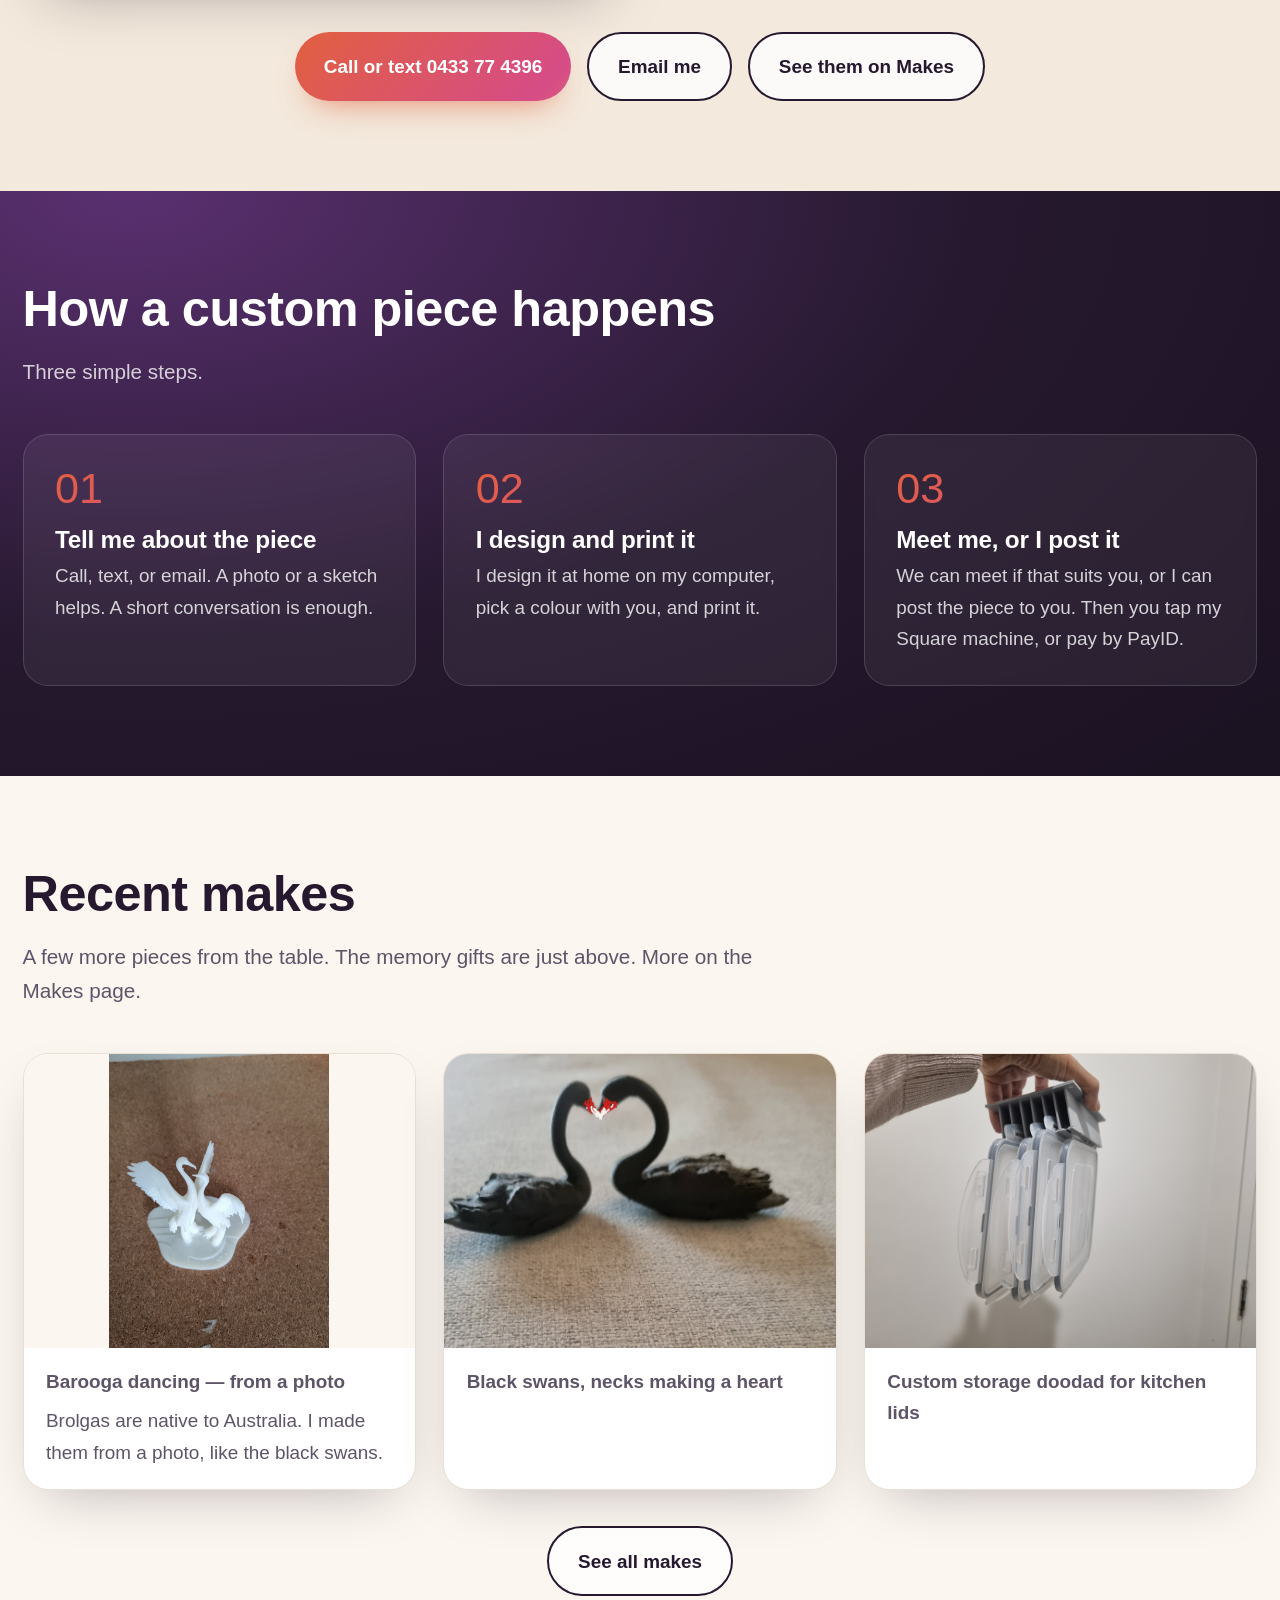
==== commit 58a73302: "Keep door hooks on the Makes page and move the card holder photo. The front page no longer repeats t" ====
--- a/index.html
+++ b/index.html
@@ -23,7 +23,7 @@
         <nav aria-label="Main">
           <a href="index.html" aria-current="page">Home</a>
           <a href="makes.html">Makes</a>
-          <a href="#hooks">Hooks</a>
+          <a href="makes.html#hooks">Hooks</a>
           <a href="#cards">Cards</a>
           <a href="about.html">About</a>
           <a href="#games">Games</a>
@@ -258,7 +258,7 @@
               <p>
                 A gift bust from your photo, or a night light with a loved
                 one’s picture. Also a planter, a name tag, a keyring, a
-                <a href="#hooks">door hook</a>, or a small gift.
+                <a href="makes.html#hooks">door hook</a>, or a small gift.
                 Tell me about the piece. I design gifts and practical items,
                 then print them here.
               </p>
@@ -293,67 +293,12 @@
               <h3>For shops and cafes</h3>
               <p>
                 Need a holder, a name plate, a key tag, a
-                <a href="#hooks">door hook</a>, or a
+                <a href="makes.html#hooks">door hook</a>, or a
                 <a href="#cards">card with your logo</a>? Call or text. I
                 give you a price, then I print it here in Canberra.
               </p>
             </article>
           </div>
-        </div>
-      </section>
-
-      <!-- DOOR HOOKS -->
-      <section id="hooks" class="band">
-        <div class="wrap">
-          <div class="section-head reveal">
-            <h2>Door hooks</h2>
-            <p>
-              A hook that sits over the top of a door. A finger grip makes
-              the door easy to pull. Under that, a hook for a towel. I make
-              three sizes, so I can match your door.
-            </p>
-          </div>
-          <div class="gallery" aria-label="Three sizes of over-door towel hook">
-            <figure class="reveal">
-              <a href="makes.html#hook-10mm">
-                <img class="fit-contain" src="photos/door-hook-10mm.png" alt="A blue over-door hook for a thin door, with a finger grip and a towel hook" />
-                <figcaption>
-                  Thin door, about 10 mm
-                  <p>For a slim door. Measure the edge, then tell me.</p>
-                </figcaption>
-              </a>
-            </figure>
-            <figure class="reveal">
-              <a href="makes.html#hook-35mm">
-                <img class="fit-contain" src="photos/door-hook-35mm.png" alt="A blue over-door hook for a door about 35 millimetres thick, with a finger grip and a towel hook" />
-                <figcaption>
-                  Medium door, about 35 mm
-                  <p>The opening is a little wider, for a thicker door.</p>
-                </figcaption>
-              </a>
-            </figure>
-            <figure class="reveal">
-              <a href="makes.html#hook-40mm">
-                <img class="fit-contain" src="photos/door-hook-40mm.png" alt="A blue over-door hook for a door about 40 millimetres thick, with a wider opening, a finger grip and a towel hook" />
-                <figcaption>
-                  Thick door, about 40 mm
-                  <p>The widest opening of the three.</p>
-                </figcaption>
-              </a>
-            </figure>
-          </div>
-          <div class="prose" style="margin-top: 1.5rem">
-            <p>
-              Measure how thick your door is, then tell me. There needs to be
-              a small gap above the door, about 7 mm, or it will not close. A
-              little felt pad on the door side stops scratches. Another colour
-              if you ask.
-            </p>
-          </div>
-          <p class="actions">
-            <a class="button" href="tel:+61433774396">Call or text 0433 77 4396</a>
-            <a class="button button-quiet" href="makes.html#hooks">See these hooks</a>
-          </p>
         </div>
       </section>
 
@@ -404,22 +349,11 @@
           <div class="section-head reveal">
             <h2>Special customise</h2>
             <p>
-              Choose the words and the colours. A jewellery cabinet, a keyring,
-              or a plaque. Call or text and I will give you a price.
+              Choose the words and the colours. Call or text and I will give
+              you a price.
             </p>
           </div>
           <div class="gallery">
-            <figure class="reveal">
-              <a href="makes.html#jewellery-cabinet-personalised">
-                <img class="fit-contain" src="photos/jewellery-cabinet-personalised.png" alt="A 3D printed jewellery cabinet with two doors open, necklace pegs and earring bars inside, and a name engraved on the base" />
-                <figcaption>
-                  Personalised jewellery cabinet
-                  <p>
-                    A name on the base, colours you choose. Made to order.
-                  </p>
-                </figcaption>
-              </a>
-            </figure>
             <figure class="reveal">
               <a href="makes.html#love-hatred-keyrings">
                 <img src="photos/love-hatred-keyrings.jpg" alt="Round black keyrings with an orange-gold rim and raised gold lettering. Some read Love for All, some read Hatred for None, and one shows both." />
